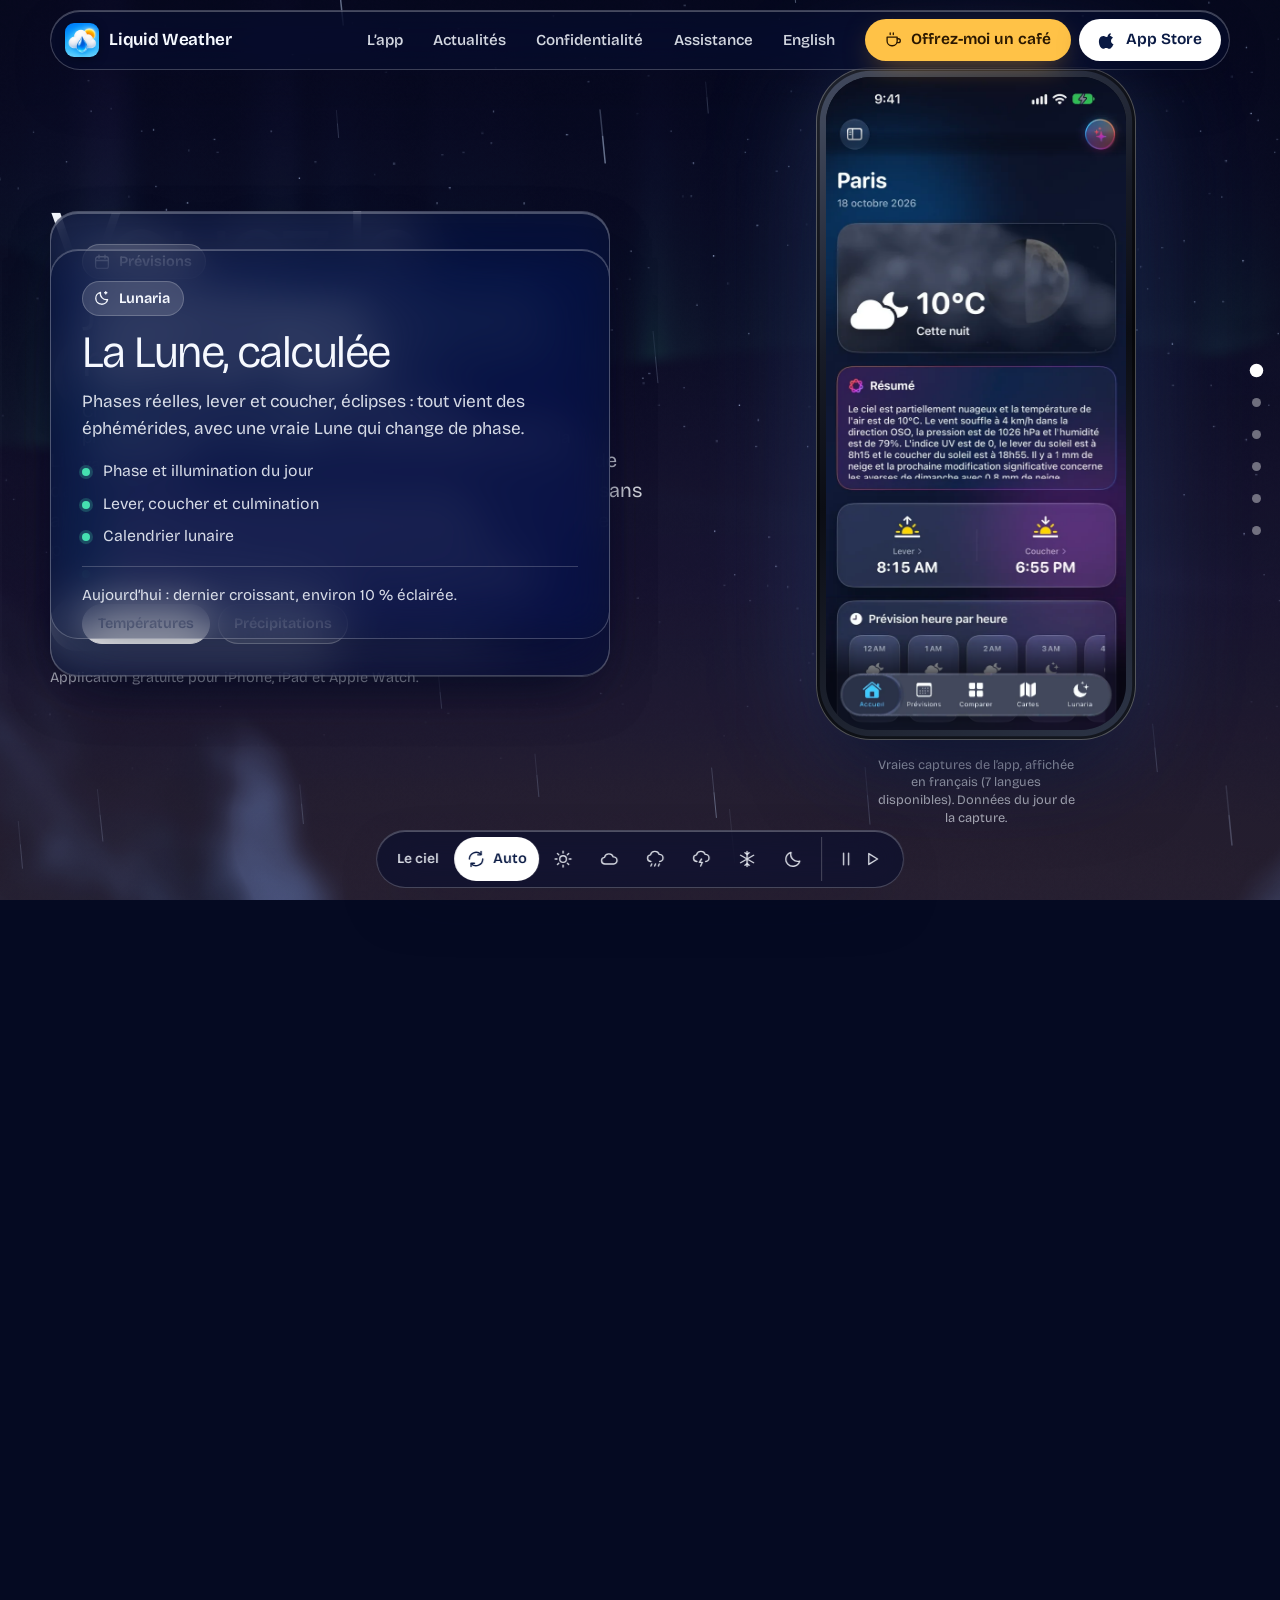
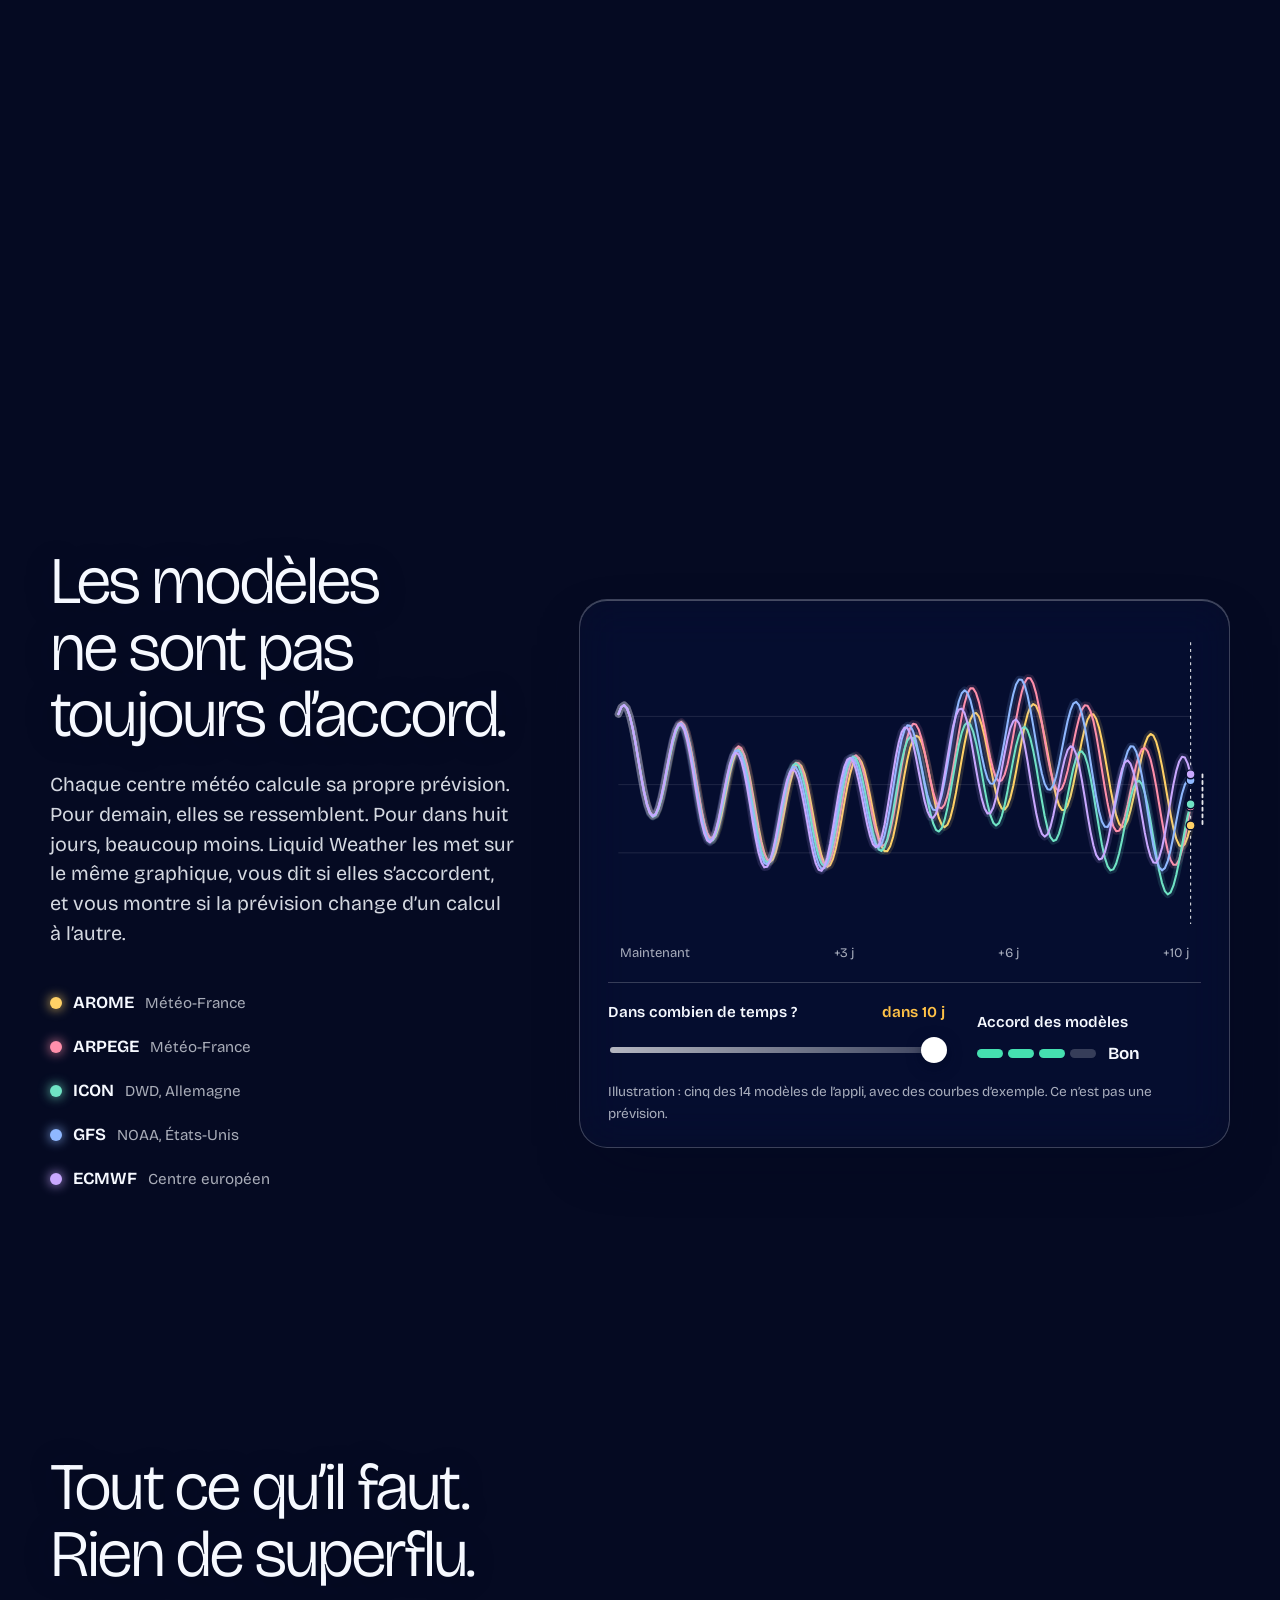
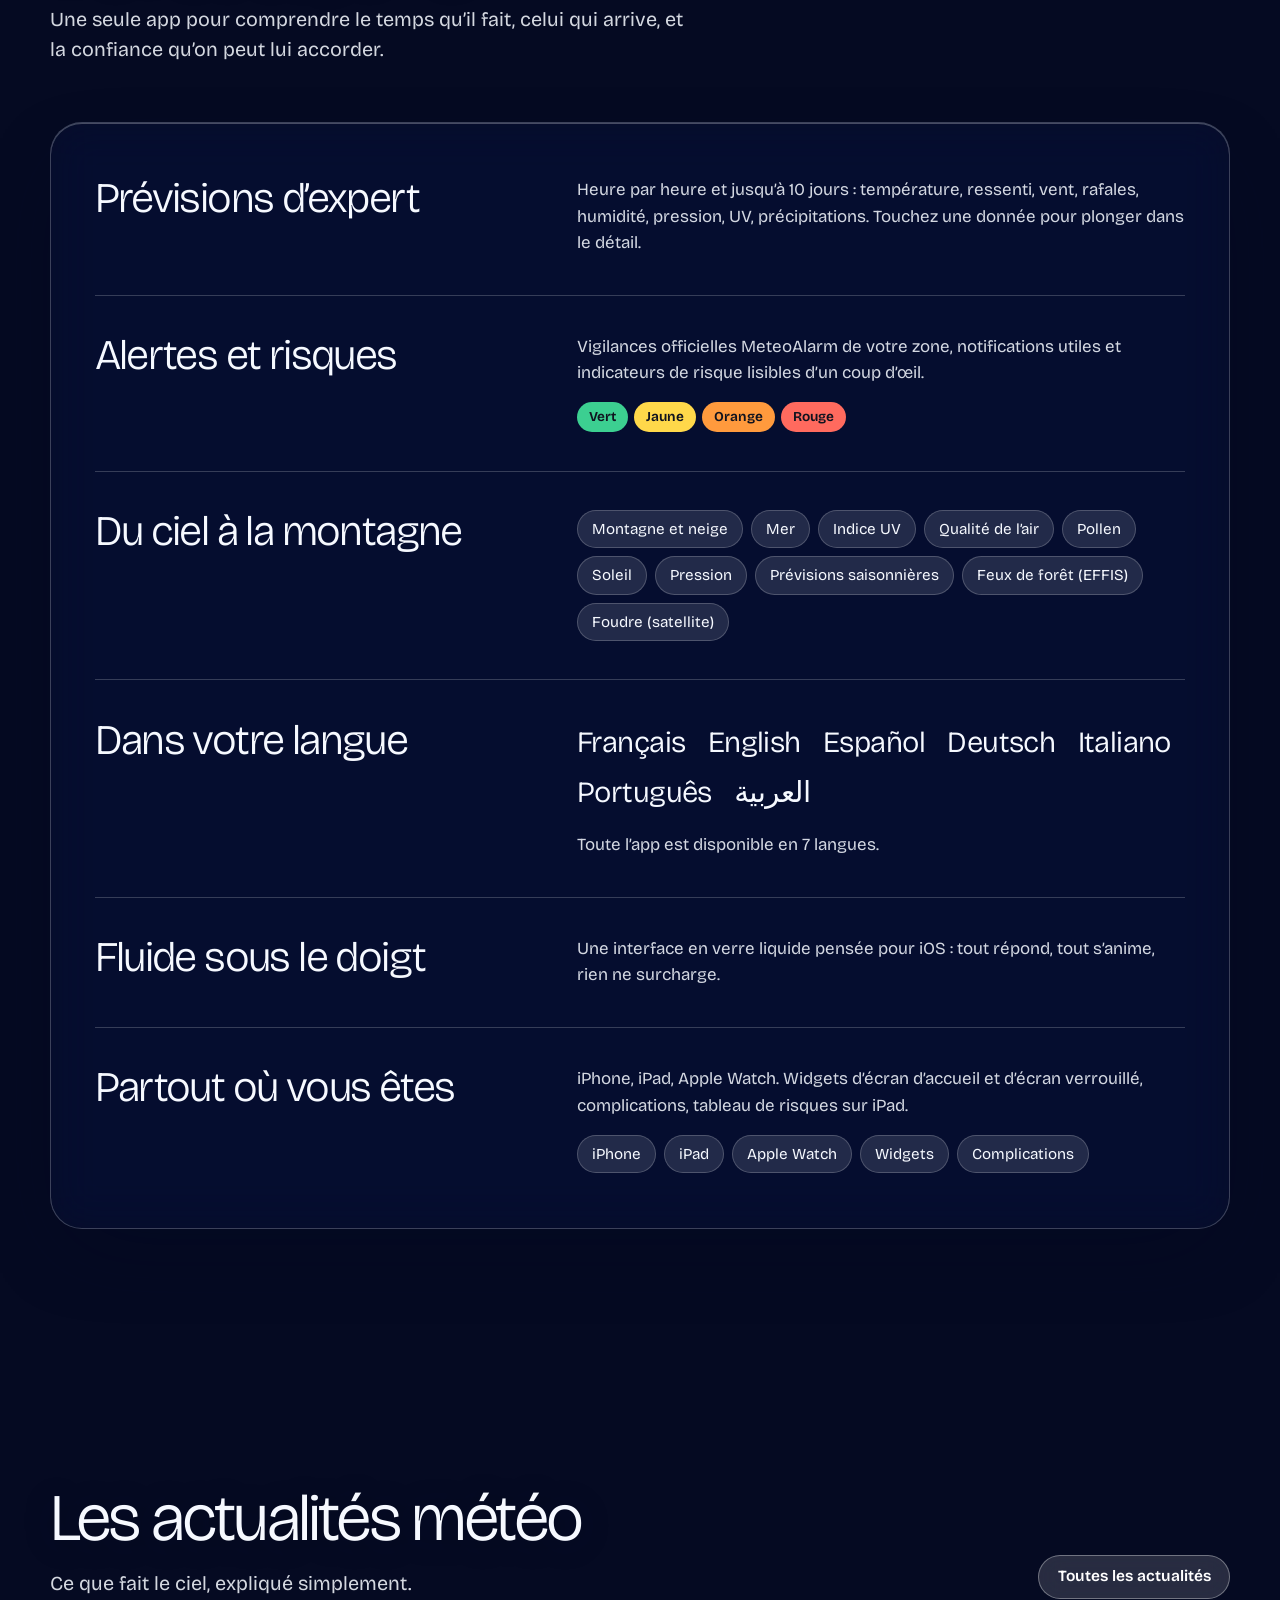
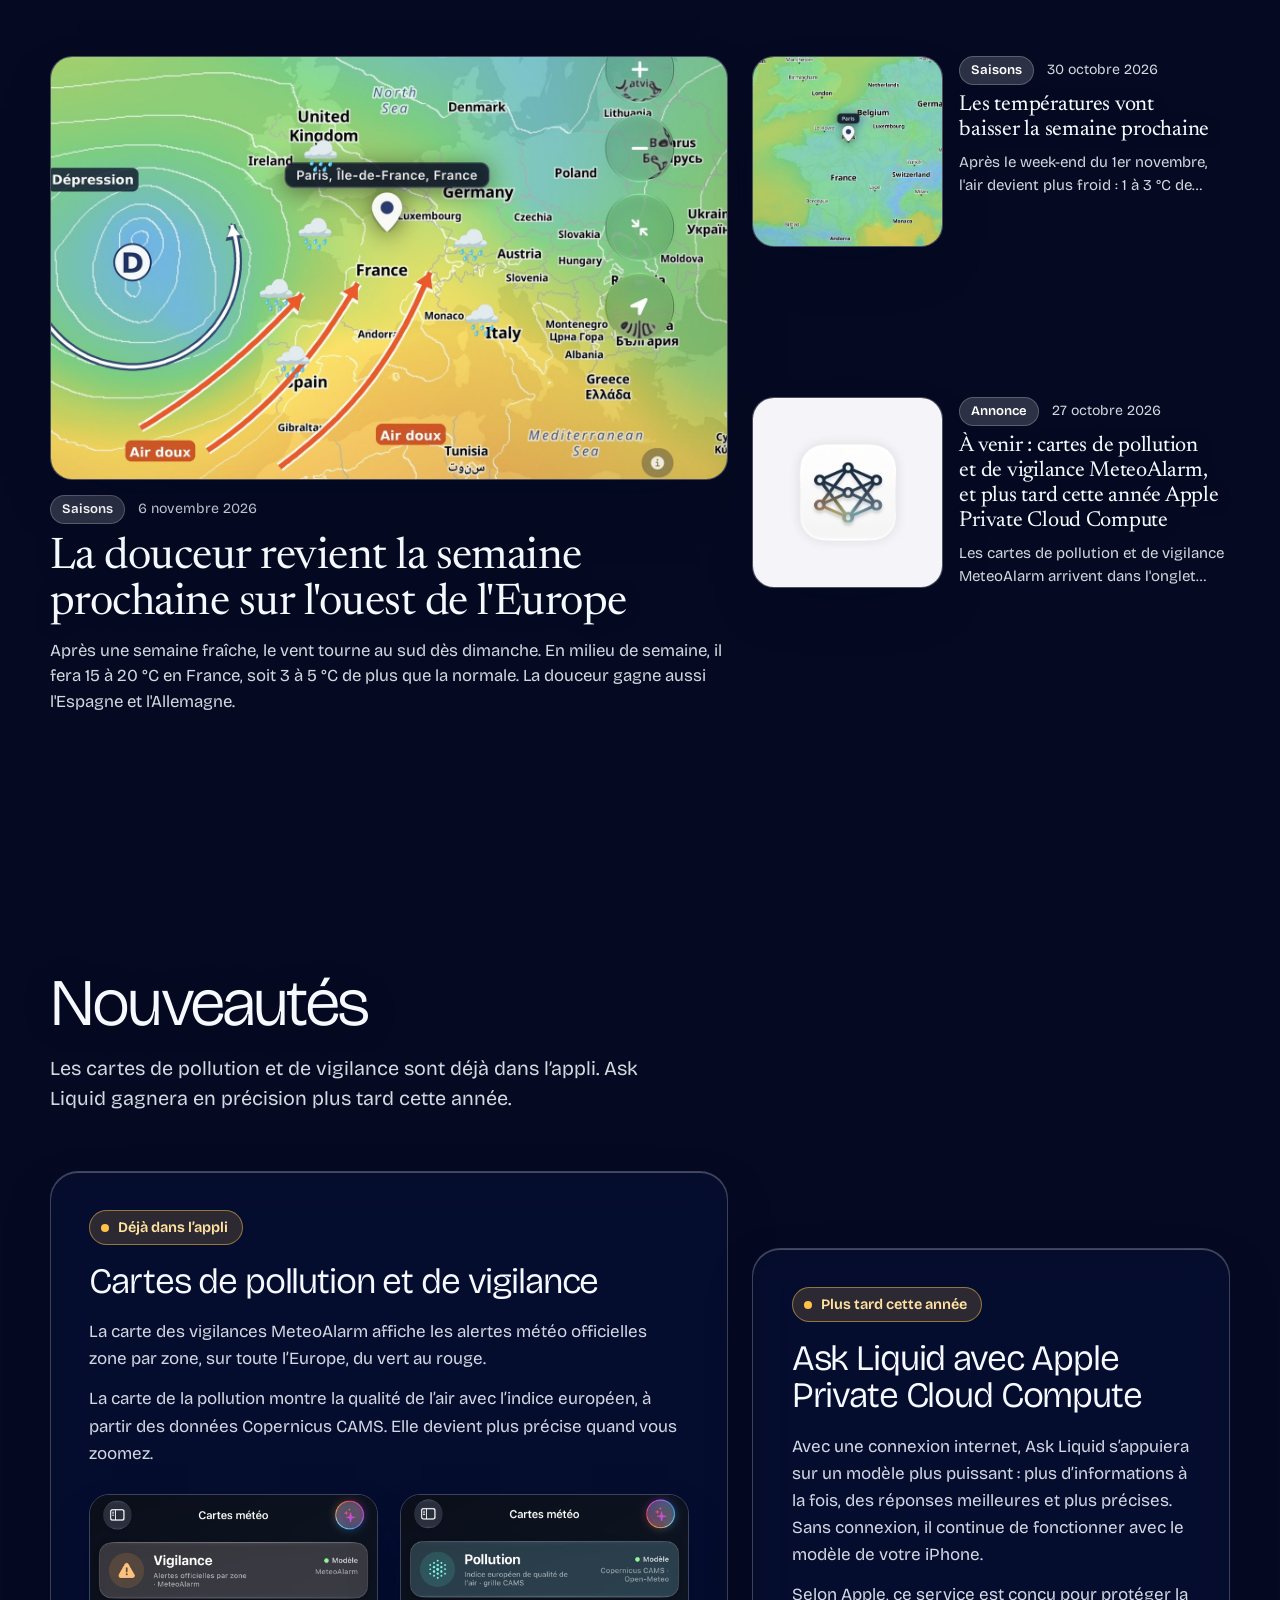
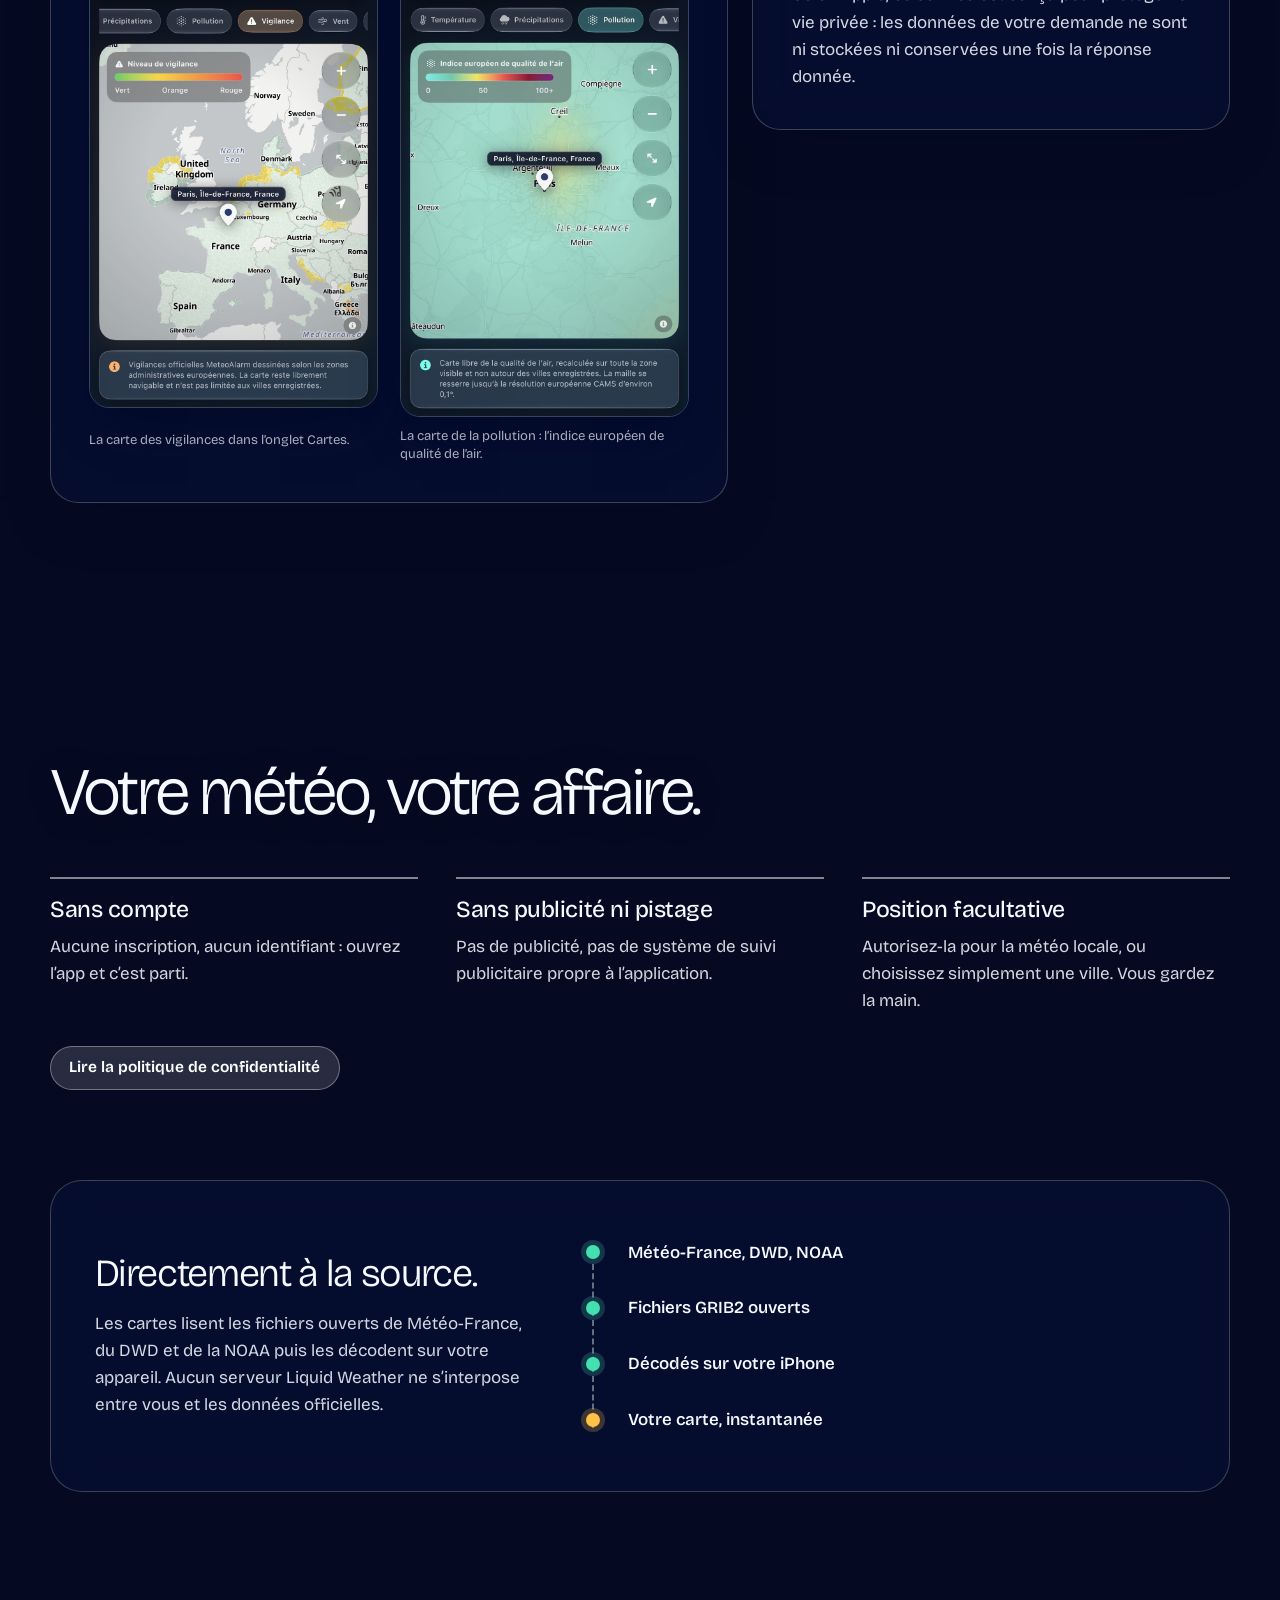
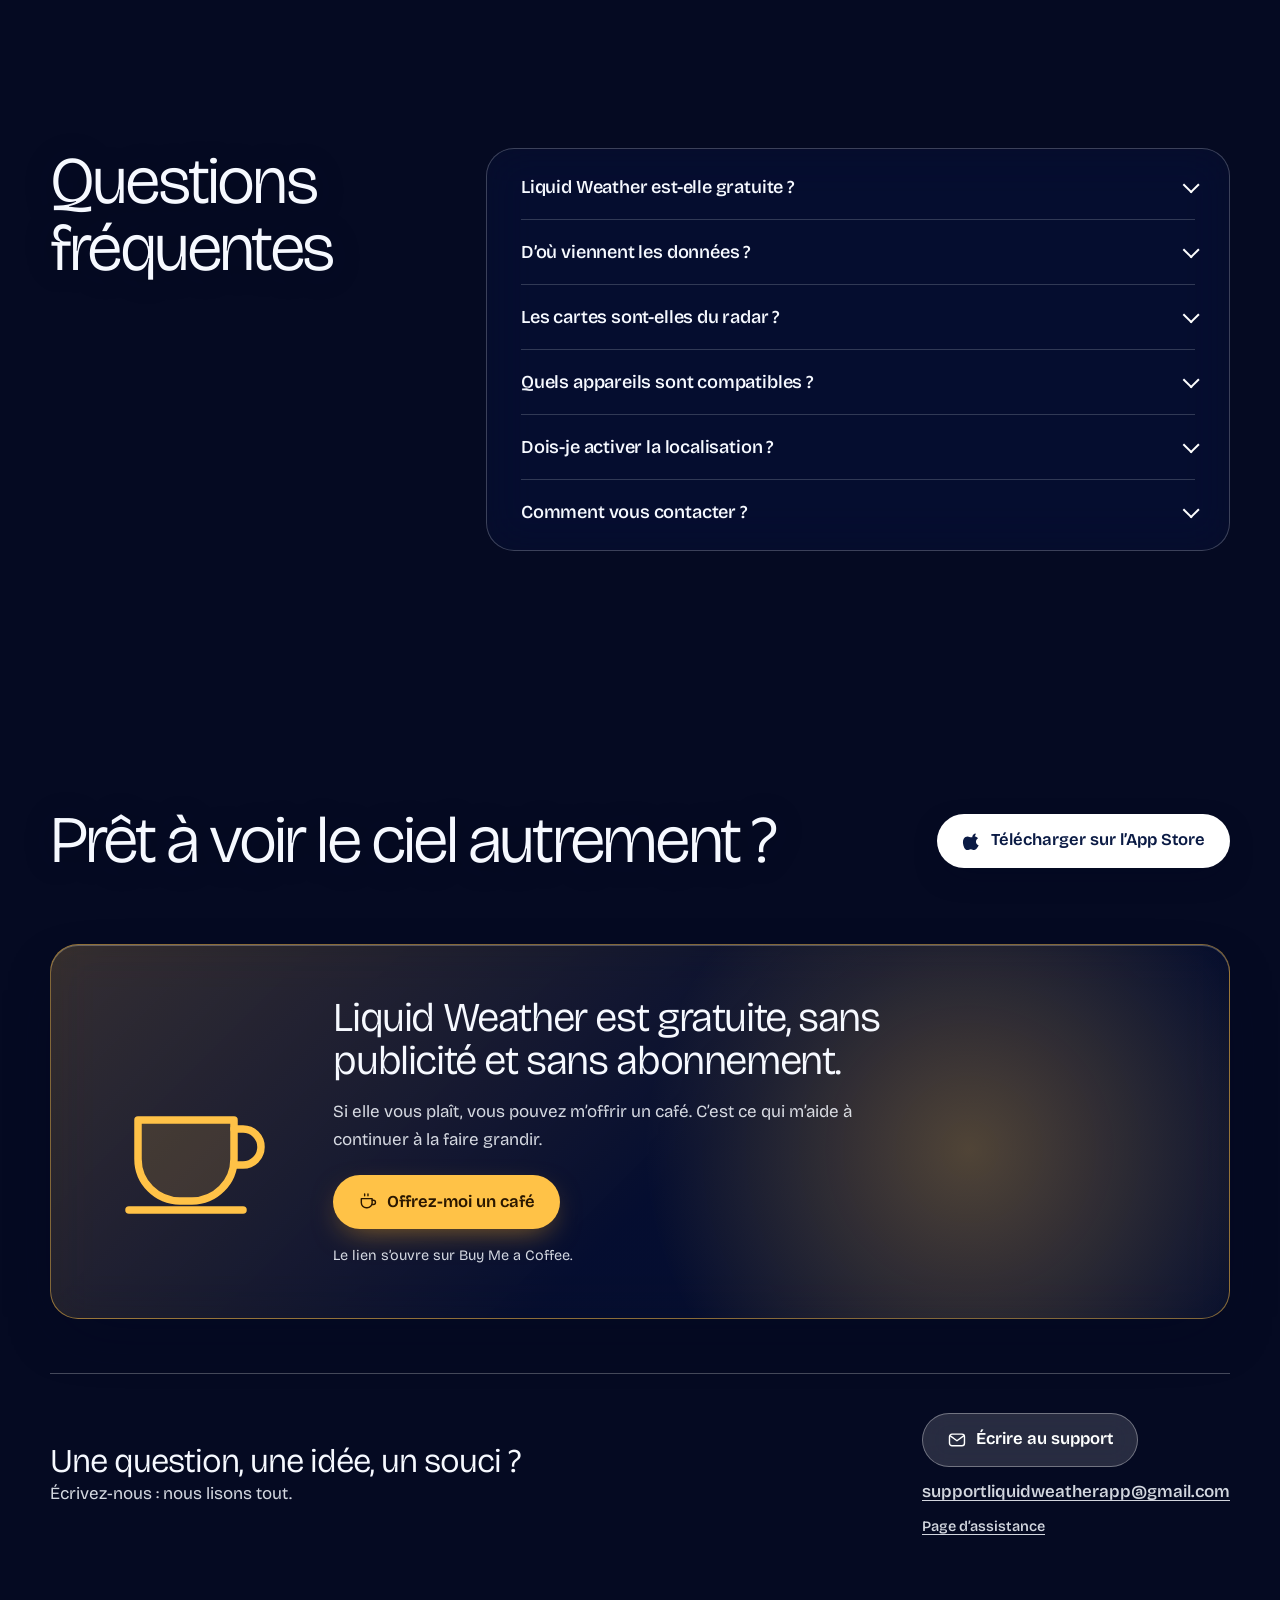
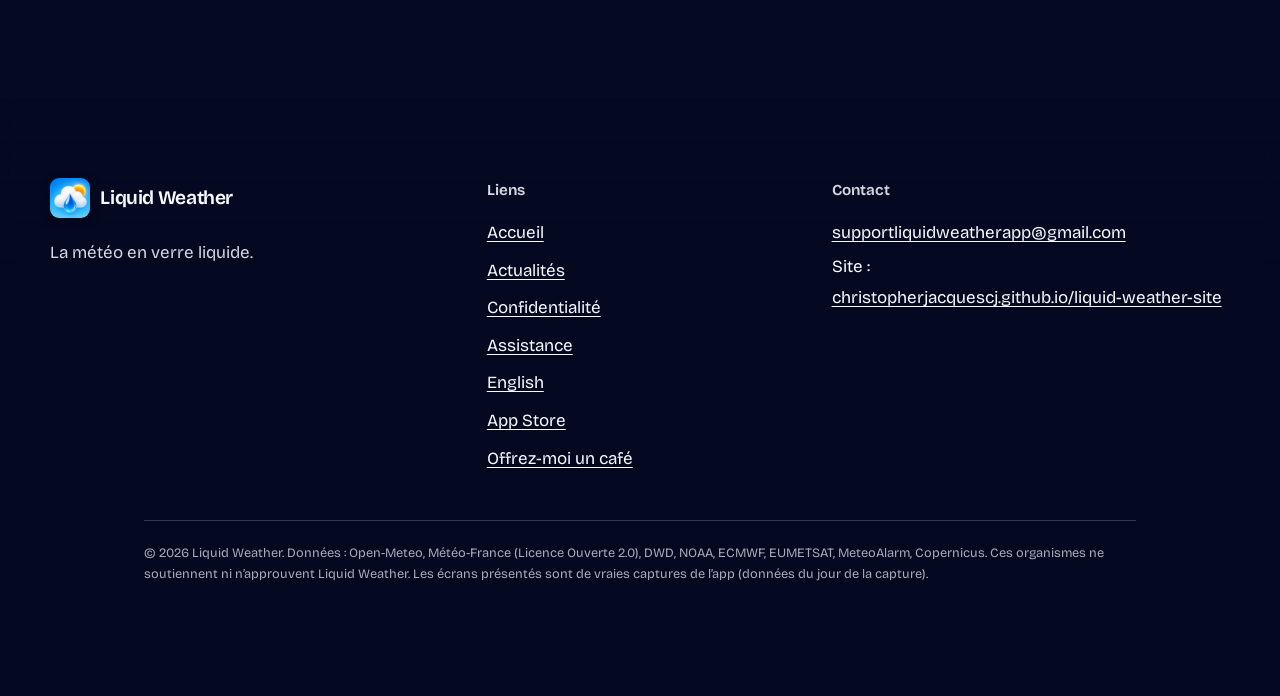
==== index.html @ 4fcbe107 "Captures de l'appli : fond continu, plus de raccords visibles entre les morceaux Chaque morceau d'un" ====
<!doctype html>
<html lang="fr" class="no-js">
<head>
<meta charset="utf-8">
<meta name="viewport" content="width=device-width, initial-scale=1, viewport-fit=cover">
<meta name="theme-color" content="#050a22">
<meta name="color-scheme" content="dark">
<meta name="referrer" content="strict-origin-when-cross-origin">
<title>Liquid Weather — La météo en verre liquide pour iPhone, iPad et Apple Watch</title>
<meta name="description" content="Liquid Weather compare jusqu’à 14 modèles météo (AROME, ICON, ARPEGE, GFS, ECMWF…) : prévisions heure par heure, cartes HD animées, alertes officielles, Lune et assistant IA. Gratuit, sans pub.">
<link rel="canonical" href="https://christopherjacquescj.github.io/liquid-weather-site/">
<link rel="alternate" hreflang="fr" href="https://christopherjacquescj.github.io/liquid-weather-site/">
<link rel="alternate" hreflang="en" href="https://christopherjacquescj.github.io/liquid-weather-site/index-en.html">
<link rel="alternate" hreflang="x-default" href="https://christopherjacquescj.github.io/liquid-weather-site/">
<meta property="og:type" content="website">
<meta property="og:site_name" content="Liquid Weather">
<meta property="og:title" content="Liquid Weather — La météo en verre liquide pour iPhone, iPad et Apple Watch">
<meta property="og:description" content="Liquid Weather compare jusqu’à 14 modèles météo (AROME, ICON, ARPEGE, GFS, ECMWF…) : prévisions heure par heure, cartes HD animées, alertes officielles, Lune et assistant IA. Gratuit, sans pub.">
<meta property="og:image" content="https://christopherjacquescj.github.io/liquid-weather-site/assets/og.jpg">
<meta property="og:url" content="https://christopherjacquescj.github.io/liquid-weather-site/">
<meta property="og:locale" content="fr_FR">
<meta name="twitter:card" content="summary_large_image">
<meta name="twitter:image" content="https://christopherjacquescj.github.io/liquid-weather-site/assets/og.jpg">
<link rel="icon" type="image/png" href="assets/favicon.png">
<link rel="apple-touch-icon" href="assets/apple-touch-icon.png">
<link rel="preload" href="assets/fonts/bricolage-latin.woff2" as="font" type="font/woff2" crossorigin>
<link rel="stylesheet" href="css/site.css?v=0882c714">
<script>document.documentElement.className='js'</script>
<script type="application/ld+json">{"@context":"https://schema.org","@type":"MobileApplication","name":"Liquid Weather","operatingSystem":"iOS","applicationCategory":"WeatherApplication","description":"Liquid Weather compare jusqu’à 14 modèles météo (AROME, ICON, ARPEGE, GFS, ECMWF…) : prévisions heure par heure, cartes HD animées, alertes officielles, Lune et assistant IA. Gratuit, sans pub.","offers":{"@type":"Offer","price":"0","priceCurrency":"EUR"},"inLanguage":["fr","en","es","de","it","pt","ar"],"url":"https://christopherjacquescj.github.io/liquid-weather-site/"}</script>
</head>
<body class="page-home ">
<a class="skip" href="#main">Aller au contenu</a>
<div class="sky" aria-hidden="true"><canvas id="sky"></canvas><canvas id="fx"></canvas><div class="moon" id="moon"><img src="assets/moon-full.webp?v=46697ee9" alt="" width="640" height="640" decoding="async"></div></div><div class="sky-scrim" aria-hidden="true"></div>
<header class="nav" id="top">
<div class="nav-in glass">
<a class="brand" href="index.html" aria-label="Liquid Weather"><img src="assets/icon.png" width="34" height="34" alt=""><span>Liquid Weather</span></a>
<nav class="links" id="menu" aria-label="Navigation principale">
<a href="#app">L’app</a>
<a href="actualites.html">Actualités</a>
<a href="privacy.html">Confidentialité</a>
<a href="support.html">Assistance</a>
<a class="lang" href="index-en.html" lang="en" hreflang="en">English</a>
</nav>
<div class="nav-cta">
<a class="btn btn-coffee" href="https://buymeacoffee.com/liquidweatherapp" target="_blank" rel="noopener" aria-label="Offrez-moi un café (Buy Me a Coffee, nouvel onglet)"><svg viewBox="0 0 24 24" aria-hidden="true" focusable="false" fill="none" stroke="currentColor" stroke-width="1.7" stroke-linecap="round" stroke-linejoin="round" ><path d="M4 8h13v5a6 6 0 0 1-6 6H10a6 6 0 0 1-6-6z"/><path d="M17 10h1.5a2.5 2.5 0 0 1 0 5H17"/><path d="M8 2.5v2M12 2.5v2"/></svg><span class="long">Offrez-moi un café</span><span class="short" aria-hidden="true">Café</span></a>
<a class="btn btn-store" href="https://apps.apple.com/us/app/liquid-weather/id6807434223" target="_blank" rel="noopener" aria-label="Télécharger Liquid Weather sur l’App Store (nouvel onglet)"><svg viewBox="0 0 24 24" aria-hidden="true" focusable="false" fill="currentColor"><path d="M16.5 3c.1 1.2-.4 2.4-1.1 3.2-.8.9-1.9 1.5-3 1.4-.1-1.2.4-2.4 1.1-3.1.8-.9 2-1.4 3-1.5zM20 17.2c-.5 1.2-.8 1.7-1.5 2.7-1 1.4-2.3 3.1-4 3.1-1.5 0-1.9-1-3.9-1s-2.5 1-4 1c-1.7 0-2.9-1.6-3.9-3C.9 16.200.6 11.700 2.100 9.300 3.200 7.600 5 6.600 6.700 6.600c1.700 0 2.800 1 4.200 1 1.400 0 2.200-1 4.200-1 1.500 0 3.100.8 4.200 2.200-3.700 2-3.100 7.300.7 8.400z"/></svg><span>App Store</span></a>
<button class="burger" type="button" aria-expanded="false" aria-controls="menu" aria-label="Menu"><span></span></button>
</div>
</div>
</header>
<main id="main">
<section class="tour" id="app" aria-label="Visite de l’app">
<span class="sky-mark" data-sky="dawn" style="top:6%" aria-hidden="true"></span><span class="sky-mark" data-sky="day" style="top:74%" aria-hidden="true"></span>
<div class="tour-stage">
<div class="tour-copy">
<article class="chap chap-hero" data-chap="0">
<h1 class="h-hero">Voyez le ciel venir.</h1>
<p class="lead">Liquid Weather réunit les meilleurs modèles météo du monde dans une interface en verre liquide. Gratuite, sans publicité, sans abonnement, en 7 langues, avec 10 jours de prévisions heure par heure.</p>
<div class="cta">
<a class="btn btn-store btn-lg" href="https://apps.apple.com/us/app/liquid-weather/id6807434223" target="_blank" rel="noopener"><svg viewBox="0 0 24 24" aria-hidden="true" focusable="false" fill="currentColor"><path d="M16.5 3c.1 1.2-.4 2.4-1.1 3.2-.8.9-1.9 1.5-3 1.4-.1-1.2.4-2.4 1.1-3.1.8-.9 2-1.4 3-1.5zM20 17.2c-.5 1.2-.8 1.7-1.5 2.7-1 1.4-2.3 3.1-4 3.1-1.5 0-1.9-1-3.9-1s-2.5 1-4 1c-1.7 0-2.9-1.6-3.9-3C.9 16.200.6 11.700 2.100 9.300 3.200 7.600 5 6.600 6.700 6.600c1.700 0 2.800 1 4.200 1 1.400 0 2.200-1 4.200-1 1.500 0 3.100.8 4.200 2.200-3.700 2-3.100 7.300.7 8.400z"/></svg><span>Télécharger sur l’App Store</span></a>
<a class="btn btn-glass btn-lg" href="#c-home" data-go="1">Découvrir l’app</a>
</div>
<p class="fine">Application gratuite pour iPhone, iPad et Apple Watch.</p>
</article>
<article class="chap panel" data-chap="1" data-tab="home" id="c-home" aria-labelledby="c-home-t">
<p class="tabpill"><svg viewBox="0 0 24 24" aria-hidden="true" focusable="false" fill="none" stroke="currentColor" stroke-width="1.7" stroke-linecap="round" stroke-linejoin="round" ><path d="M3.500 11 12 4l8.500 7"/><path d="M5.500 9.500V20h13V9.500"/><path d="M10 20v-5.500h4V20"/></svg><span>Accueil</span></p>
<h2 id="c-home-t" class="h-chap">Votre ciel, d’un coup d’œil</h2>
<p class="chap-text">Une carte du ciel qui vit : nuages, pluie, neige, orage, Lune. Puis tout ce qui compte, de haut en bas.</p>
<ul class="ticks"><li>Un résumé rédigé par l’IA de l’appareil, à partir des prévisions réelles</li><li>Lever et coucher du soleil, prévision heure par heure</li><li>Température, vent, humidité, visibilité, nébulosité, écart aux normales</li><li>Probabilité de précipitations, qualité de l’air, risques météo, pression, rose des vents, pollen</li><li>Touchez une carte pour ouvrir son détail complet</li></ul>

</article><article class="chap panel" data-chap="2" data-tab="forecast" id="c-forecast" aria-labelledby="c-forecast-t">
<p class="tabpill"><svg viewBox="0 0 24 24" aria-hidden="true" focusable="false" fill="none" stroke="currentColor" stroke-width="1.7" stroke-linecap="round" stroke-linejoin="round" ><rect x="3.500" y="5" width="17" height="15.500" rx="3"/><path d="M3.500 10h17M8 3v4M16 3v4"/></svg><span>Prévisions</span></p>
<h2 id="c-forecast-t" class="h-chap">Jusqu’à 10 jours, heure par heure</h2>
<p class="chap-text">Chaque variable a son graphique : températures, précipitations, vent, UV, pression… avec un curseur pour lire la valeur exacte.</p>
<ul class="ticks"><li>Prévisions jusqu’à 10 jours et vue heure par heure</li><li>Graphiques à glisser du doigt, valeurs lues à l’instant</li><li>Deux modes d’affichage pour aller à l’essentiel ou au détail</li></ul>
<div class="chips" role="group" aria-label="Affichage" data-chips="forecast"><button type="button" aria-pressed="true">Températures</button><button type="button" aria-pressed="false">Précipitations</button></div>
</article><article class="chap panel" data-chap="3" data-tab="compare" id="c-compare" aria-labelledby="c-compare-t">
<p class="tabpill"><svg viewBox="0 0 24 24" aria-hidden="true" focusable="false" fill="none" stroke="currentColor" stroke-width="1.7" stroke-linecap="round" stroke-linejoin="round" ><rect x="4" y="4" width="7" height="7" rx="2"/><rect x="13" y="4" width="7" height="7" rx="2"/><rect x="4" y="13" width="7" height="7" rx="2"/><rect x="13" y="13" width="7" height="7" rx="2"/></svg><span>Comparer</span></p>
<h2 id="c-compare-t" class="h-chap">Jusqu’à 14 modèles, un seul regard</h2>
<p class="chap-text">AROME, ICON, ARPEGE, GFS, ECMWF, UKMO et bien d’autres, face à face : accords, désaccords, et évolution d’un calcul à l’autre.</p>
<ul class="ticks"><li>Chaque modèle sur le même graphique</li><li>Un classement des modèles et un indice d’accord</li><li>Analyse des calculs précédents : la prévision change-t-elle ?</li></ul>
<div class="chips" role="group" aria-label="Affichage" data-chips="compare"><button type="button" aria-pressed="true">Résumé</button><button type="button" aria-pressed="false">Quelques Nuages</button><button type="button" aria-pressed="false">Thermomètre</button></div>
</article><article class="chap panel" data-chap="4" data-tab="maps" id="c-maps" aria-labelledby="c-maps-t">
<p class="tabpill"><svg viewBox="0 0 24 24" aria-hidden="true" focusable="false" fill="none" stroke="currentColor" stroke-width="1.7" stroke-linecap="round" stroke-linejoin="round" ><path d="m3.500 6.500 5.500-2 6 2.500 5.500-2v13l-5.500 2-6-2.500-5.500 2z"/><path d="M9 4.500v13M15 7v13"/></svg><span>Cartes</span></p>
<h2 id="c-maps-t" class="h-chap">Le ciel en mouvement</h2>
<p class="chap-text">Température, pluie, vent, nuages, neige, orages, animés heure par heure. Le modèle le plus fin est choisi selon votre zoom : AROME HD sur la France.</p>
<ul class="ticks"><li>Couches : température, pluie, vent, rafales, nuages, neige…</li><li>Curseur du temps et animation fluide</li><li>Données officielles décodées sur l’appareil, sans serveur</li></ul>
<div class="chips" role="group" aria-label="Couches de la carte" data-chips="maps"><button type="button" aria-pressed="true">Température</button><button type="button" aria-pressed="false">Précipitations</button><button type="button" aria-pressed="false">Vent</button><button type="button" aria-pressed="false">Nuages</button><button type="button" aria-pressed="false">Cumul neige</button></div>
</article><article class="chap panel" data-chap="5" data-tab="moon" id="c-moon" aria-labelledby="c-moon-t">
<p class="tabpill"><svg viewBox="0 0 24 24" aria-hidden="true" focusable="false" fill="none" stroke="currentColor" stroke-width="1.7" stroke-linecap="round" stroke-linejoin="round" ><path d="M19.500 14A8 8 0 0 1 10 4.500 8 8 0 1 0 19.500 14z"/><path d="M17 3.500v3M15.500 5h3"/></svg><span>Lunaria</span></p>
<h2 id="c-moon-t" class="h-chap">La Lune, calculée</h2>
<p class="chap-text">Phases réelles, lever et coucher, éclipses : tout vient des éphémérides, avec une vraie Lune qui change de phase.</p>
<ul class="ticks"><li>Phase et illumination du jour</li><li>Lever, coucher et culmination</li><li>Calendrier lunaire</li></ul>
<p class="moon-live" data-moon-names="Nouvelle Lune|Premier croissant|Premier quartier|Lune gibbeuse croissante|Pleine Lune|Lune gibbeuse décroissante|Dernier quartier|Dernier croissant" data-moon-tpl="Aujourd’hui : {name}, environ {pct} % éclairée." hidden></p>
</article>
</div>
<div class="tour-phone">
<div class="phone" id="phone">
<div class="phone-body"><div class="screen" id="screen" role="img" aria-label="Écran de Liquid Weather">
<div class="layer is-on" data-tab="home"><div class="page-clip"><div class="page"><img src="assets/home.webp?v=6bb90a4e" width="660" height="4438" alt="" decoding="async" fetchpriority="high"></div></div>
<img class="ov top" src="assets/home-top.webp?v=c00883e1" width="660" height="170" alt=""><img class="ov bot" src="assets/home-tab.webp?v=7573b491" width="660" height="154" alt=""></div>
</div></div>
</div>
<p class="phone-note">Vraies captures de l’app, affichée en français (7 langues disponibles). Données du jour de la capture.</p>
</div>
<ol class="tour-dots" aria-label="Chapitres de la visite">
<li><a href="#app" data-go="0" aria-label="Voyez le ciel venir."><span></span></a></li>
<li><a href="#c-home" data-go="1" aria-label="Accueil"><span></span></a></li><li><a href="#c-forecast" data-go="2" aria-label="Prévisions"><span></span></a></li><li><a href="#c-compare" data-go="3" aria-label="Comparer"><span></span></a></li><li><a href="#c-maps" data-go="4" aria-label="Cartes"><span></span></a></li><li><a href="#c-moon" data-go="5" aria-label="Lunaria"><span></span></a></li>
</ol>
</div>
<script type="application/json" id="tour-data">{"screen":[660,1434],"hots":{"home":[5.682,91.736,19.318,5.649],"forecast":[23.0,91.736,19.318,5.649],"compare":[40.341,91.736,19.318,5.649],"maps":[57.682,91.736,19.318,5.649],"moon":[75.0,91.736,19.318,5.649]},"tabs":[{"id":"home","ratio":6.7242,"layers":[{"img":"assets/home.webp?v=6bb90a4e"}],"top":"assets/home-top.webp?v=c00883e1","bot":"assets/home-tab.webp?v=7573b491"},{"id":"forecast","ratio":7.25,"layers":[{"img":"assets/forecast-s0.webp?v=8556e8db","label":"Températures"},{"img":"assets/forecast-s1.webp?v=844b7ecc","label":"Précipitations"}],"top":"assets/forecast-top.webp?v=76a5504a","bot":"assets/forecast-tab.webp?v=e1511aac"},{"id":"compare","ratio":7.4636,"layers":[{"img":"assets/compare-s0.webp?v=650786d1","label":"Résumé"},{"img":"assets/compare-s1.webp?v=205d80a4","label":"Quelques Nuages"},{"img":"assets/compare-s2.webp?v=34c7e37e","label":"Thermomètre"}],"top":"assets/compare-top.webp?v=ca91ea26","bot":"assets/compare-tab.webp?v=a3e1572a"},{"id":"maps","layers":[{"img":"assets/map-l0.webp?v=2454cc52","label":"Température"},{"img":"assets/map-l1.webp?v=6444a206","label":"Précipitations"},{"img":"assets/map-l2.webp?v=951e3f59","label":"Vent"},{"img":"assets/map-l3.webp?v=60780834","label":"Nuages"},{"img":"assets/map-l4.webp?v=1a82eba0","label":"Cumul neige"}],"times":["assets/map-t0.webp?v=52d239e4","assets/map-t1.webp?v=77d78ab5","assets/map-t2.webp?v=77ea30d7","assets/map-t3.webp?v=0ad05a28","assets/map-t4.webp?v=a14b8e92","assets/map-t5.webp?v=ec3b6987","assets/map-t6.webp?v=0dcb1bc4","assets/map-t7.webp?v=34244625"]},{"id":"moon","ratio":6.8667,"layers":[{"img":"assets/moon.webp?v=b9cad843"}],"top":"assets/moon-top.webp?v=8013d1f9","bot":"assets/moon-tab.webp?v=1711b95f"}]}</script>
</section>
<section class="models sec" id="models" aria-labelledby="models-t">
<span class="sky-mark" data-sky="rain" style="top:16%" aria-hidden="true"></span><span class="sky-mark" data-sky="clear" style="top:86%" aria-hidden="true"></span>
<div class="wrap models-grid">
<div class="models-copy">
<h2 id="models-t" class="h-sec">Les modèles ne sont pas toujours d’accord.</h2>
<p class="lead">Chaque centre météo calcule sa propre prévision. Pour demain, elles se ressemblent. Pour dans huit jours, beaucoup moins. Liquid Weather les met sur le même graphique, vous dit si elles s’accordent, et vous montre si la prévision change d’un calcul à l’autre.</p>
<ul class="legend" aria-label="Modèles"><li data-model="0"><i style="--c:#ffd166"></i><b>AROME</b><span>Météo-France</span></li><li data-model="1"><i style="--c:#ff8fab"></i><b>ARPEGE</b><span>Météo-France</span></li><li data-model="2"><i style="--c:#6fe3c4"></i><b>ICON</b><span>DWD, Allemagne</span></li><li data-model="3"><i style="--c:#8fb8ff"></i><b>GFS</b><span>NOAA, États-Unis</span></li><li data-model="4"><i style="--c:#c9a8ff"></i><b>ECMWF</b><span>Centre européen</span></li></ul>
</div>
<figure class="chart glass" id="chart" data-colors="#ffd166,#ff8fab,#6fe3c4,#8fb8ff,#c9a8ff" data-in="dans {n} j" data-in1="dans 1 jour" data-now="Maintenant" data-agree="Faible|Moyen|Bon|Très bon">
<svg class="chart-svg" viewBox="0 0 800 420" role="img" aria-label="Illustration : cinq courbes de prévision qui s’écartent avec le temps" preserveAspectRatio="xMidYMid meet"></svg>
<div class="chart-axis" aria-hidden="true"><span>Maintenant</span><span>+3 j</span><span>+6 j</span><span>+10 j</span></div>
<div class="chart-ui">
<div class="ctl"><label for="horizon">Dans combien de temps ?</label><output id="horizon-out" for="horizon">Maintenant</output>
<input id="horizon" type="range" min="0" max="100" value="6" step="1"></div>
<div class="meter" aria-live="polite"><span class="meter-label">Accord des modèles</span><span class="meter-bars" aria-hidden="true"><i></i><i></i><i></i><i></i></span><b class="meter-val">Très bon</b></div>
</div>
<figcaption>Illustration : cinq des 14 modèles de l’appli, avec des courbes d’exemple. Ce n’est pas une prévision.</figcaption>
</figure>
</div>
</section>
<section class="feat sec" id="features" aria-labelledby="feat-t">
<span class="sky-mark" data-sky="golden" style="top:46%" aria-hidden="true"></span>
<div class="wrap">
<header class="sec-head"><h2 id="feat-t" class="h-sec">Tout ce qu’il faut. Rien de superflu.</h2><p class="lead">Une seule app pour comprendre le temps qu’il fait, celui qui arrive, et la confiance qu’on peut lui accorder.</p></header>
<ul class="toc">
<li class="toc-row"><h3>Prévisions d’expert</h3><div class="toc-body"><p>Heure par heure et jusqu’à 10 jours : température, ressenti, vent, rafales, humidité, pression, UV, précipitations. Touchez une donnée pour plonger dans le détail.</p></div></li>
<li class="toc-row"><h3>Alertes et risques</h3><div class="toc-body"><p>Vigilances officielles MeteoAlarm de votre zone, notifications utiles et indicateurs de risque lisibles d’un coup d’œil.</p><div class="levels" aria-hidden="true"><span class="lv lv0">Vert</span><span class="lv lv1">Jaune</span><span class="lv lv2">Orange</span><span class="lv lv3">Rouge</span></div></div></li>
<li class="toc-row"><h3>Du ciel à la montagne</h3><div class="toc-body"><ul class="tags"><li>Montagne et neige</li><li>Mer</li><li>Indice UV</li><li>Qualité de l’air</li><li>Pollen</li><li>Soleil</li><li>Pression</li><li>Prévisions saisonnières</li><li>Feux de forêt (EFFIS)</li><li>Foudre (satellite)</li></ul></div></li>
<li class="toc-row"><h3>Dans votre langue</h3><div class="toc-body"><ul class="langs"><li lang="fr">Français</li><li lang="en">English</li><li lang="es">Español</li><li lang="de">Deutsch</li><li lang="it">Italiano</li><li lang="pt">Português</li><li lang="ar" dir="rtl">العربية</li></ul><p>Toute l’app est disponible en 7 langues.</p></div></li>
<li class="toc-row"><h3>Fluide sous le doigt</h3><div class="toc-body"><p>Une interface en verre liquide pensée pour iOS : tout répond, tout s’anime, rien ne surcharge.</p></div></li>
<li class="toc-row"><h3>Partout où vous êtes</h3><div class="toc-body"><p>iPhone, iPad, Apple Watch. Widgets d’écran d’accueil et d’écran verrouillé, complications, tableau de risques sur iPad.</p><ul class="tags"><li>iPhone</li><li>iPad</li><li>Apple Watch</li><li>Widgets</li><li>Complications</li></ul></div></li>
</ul>
</div>
</section>
<section class="newsec sec" id="news" aria-labelledby="news-t">
<span class="sky-mark" data-sky="dusk" style="top:40%" aria-hidden="true"></span>
<div class="wrap">
<header class="sec-head sec-head-row"><div><h2 id="news-t" class="h-sec">Les actualités météo</h2><p class="lead">Ce que fait le ciel, expliqué simplement.</p></div>
<a class="btn btn-glass" href="actualites.html">Toutes les actualités</a></header>
<div class="rail" id="news-rail" data-lang="fr" data-page="actualites.html" data-error="Les articles ne se chargent pas pour le moment. Réessayez dans un instant."><p class="rail-msg">Chargement des articles…</p></div>
<noscript><p class="rail-msg">Les actualités s’affichent avec JavaScript. Vous pouvez aussi les lire sur la page Actualités.</p></noscript>
</div>
</section>
<section class="soon sec" id="soon" aria-labelledby="soon-t">
<span class="sky-mark" data-sky="night" style="top:50%" aria-hidden="true"></span>
<div class="wrap">
<header class="sec-head"><h2 id="soon-t" class="h-sec">Nouveautés</h2><p class="lead">Les cartes de pollution et de vigilance sont déjà dans l’appli. Ask Liquid gagnera en précision plus tard cette année.</p></header>
<div class="soon-grid">
<article class="soon-card soon-a glass">
<p class="when">Déjà dans l’appli</p>
<h3>Cartes de pollution et de vigilance</h3>
<div class="soon-text"><p>La carte des vigilances MeteoAlarm affiche les alertes météo officielles zone par zone, sur toute l’Europe, du vert au rouge.</p><p>La carte de la pollution montre la qualité de l’air avec l’indice européen, à partir des données Copernicus CAMS. Elle devient plus précise quand vous zoomez.</p></div>
<div class="soon-shots">
<figure><img src="actualites/2026-10-27-cartes-pollution-vigilance-apple-pcc/images/fig1.jpg" width="900" height="1605" loading="lazy" decoding="async" alt="La carte des vigilances dans l’onglet Cartes."><figcaption>La carte des vigilances dans l’onglet Cartes.</figcaption></figure>
<figure><img src="actualites/2026-10-27-cartes-pollution-vigilance-apple-pcc/images/fig2.jpg" width="900" height="1635" loading="lazy" decoding="async" alt="La carte de la pollution : l’indice européen de qualité de l’air."><figcaption>La carte de la pollution : l’indice européen de qualité de l’air.</figcaption></figure>
</div>
</article>
<article class="soon-card soon-b glass">
<p class="when">Plus tard cette année</p>
<h3>Ask Liquid avec Apple Private Cloud Compute</h3>
<div class="soon-text"><p>Avec une connexion internet, Ask Liquid s’appuiera sur un modèle plus puissant : plus d’informations à la fois, des réponses meilleures et plus précises. Sans connexion, il continue de fonctionner avec le modèle de votre iPhone.</p><p>Selon Apple, ce service est conçu pour protéger la vie privée : les données de votre demande ne sont ni stockées ni conservées une fois la réponse donnée.</p></div>
</article>
</div>
</div>
</section>
<section class="privsec sec" id="privacy" aria-labelledby="priv-t">
<div class="wrap">
<h2 id="priv-t" class="h-sec">Votre météo, votre affaire.</h2>
<div class="priv-cols">
<div><h3>Sans compte</h3><p>Aucune inscription, aucun identifiant : ouvrez l’app et c’est parti.</p></div>
<div><h3>Sans publicité ni pistage</h3><p>Pas de publicité, pas de système de suivi publicitaire propre à l’application.</p></div>
<div><h3>Position facultative</h3><p>Autorisez-la pour la météo locale, ou choisissez simplement une ville. Vous gardez la main.</p></div>
</div>
<p class="priv-link"><a class="btn btn-glass" href="privacy.html">Lire la politique de confidentialité</a></p>
<div class="hood">
<div class="hood-copy"><h3 class="h-sub">Directement à la source.</h3><p>Les cartes lisent les fichiers ouverts de Météo-France, du DWD et de la NOAA puis les décodent sur votre appareil. Aucun serveur Liquid Weather ne s’interpose entre vous et les données officielles.</p></div>
<ol class="pipe" aria-label="Du fichier officiel à votre carte, sans serveur Liquid Weather"><li>Météo-France, DWD, NOAA</li><li>Fichiers GRIB2 ouverts</li><li>Décodés sur votre iPhone</li><li>Votre carte, instantanée</li></ol>
</div>
</div>
</section>
<section class="faq sec" id="faq" aria-labelledby="faq-t">
<div class="wrap faq-wrap"><h2 id="faq-t" class="h-sec">Questions fréquentes</h2><div class="faq-list"><details><summary>Liquid Weather est-elle gratuite ?</summary><p>Oui. L’application est gratuite, sans publicité ni abonnement.</p></details><details><summary>D’où viennent les données ?</summary><p>Les prévisions viennent d’Open-Meteo. Les cartes lisent directement les données ouvertes de Météo-France (AROME, ARPEGE), du DWD (ICON) et de la NOAA (GFS). La Lune est calculée sur l’appareil ; la foudre vient du satellite EUMETSAT ; les vigilances de MeteoAlarm ; le risque feux de Copernicus EFFIS.</p></details><details><summary>Les cartes sont-elles du radar ?</summary><p>Non, et c’est dit clairement dans l’app : ce sont des prévisions de modèles, jamais des observations radar. Seule la couche foudre est une observation satellite.</p></details><details><summary>Quels appareils sont compatibles ?</summary><p>iPhone, iPad et Apple Watch. Les résumés et l’assistant IA fonctionnent sur les appareils compatibles Apple Intelligence.</p></details><details><summary>Dois-je activer la localisation ?</summary><p>Non. Elle est facultative : vous pouvez choisir une ville à la main et modifier l’autorisation à tout moment dans les réglages iOS.</p></details><details><summary>Comment vous contacter ?</summary><p>Par e-mail à <a href="mailto:supportliquidweatherapp@gmail.com">supportliquidweatherapp@gmail.com</a>, ou depuis la page Assistance. Nous lisons tout.</p></details></div></div>
</section>
<section class="finale sec" id="soutenir" aria-labelledby="cta-t">
<span class="sky-mark" data-sky="aurora" style="top:36%" aria-hidden="true"></span>
<div class="wrap">
<div class="finale-cta"><h2 id="cta-t" class="h-sec">Prêt à voir le ciel autrement ?</h2>
<a class="btn btn-store btn-lg" href="https://apps.apple.com/us/app/liquid-weather/id6807434223" target="_blank" rel="noopener"><svg viewBox="0 0 24 24" aria-hidden="true" focusable="false" fill="currentColor"><path d="M16.5 3c.1 1.2-.4 2.4-1.1 3.2-.8.9-1.9 1.5-3 1.4-.1-1.2.4-2.4 1.1-3.1.8-.9 2-1.4 3-1.5zM20 17.2c-.5 1.2-.8 1.7-1.5 2.7-1 1.4-2.3 3.1-4 3.1-1.5 0-1.9-1-3.9-1s-2.5 1-4 1c-1.7 0-2.9-1.6-3.9-3C.9 16.200.6 11.700 2.100 9.300 3.200 7.600 5 6.600 6.700 6.600c1.700 0 2.800 1 4.200 1 1.400 0 2.200-1 4.200-1 1.500 0 3.100.8 4.200 2.200-3.700 2-3.100 7.300.7 8.400z"/></svg><span>Télécharger sur l’App Store</span></a></div>
<div class="coffee glass">
<div class="cup" aria-hidden="true"><svg viewBox="0 0 120 120"><g class="steam"><path d="M44 40c-6-8 6-12 0-22"/><path d="M60 40c-6-8 6-12 0-22"/><path d="M76 40c-6-8 6-12 0-22"/></g><path class="cup-body" d="M24 52h64v26a28 28 0 0 1-28 28h-8a28 28 0 0 1-28-28z"/><path class="cup-handle" d="M88 58h6a12 12 0 0 1 0 24h-6"/><path class="cup-saucer" d="M18 112h76"/></svg></div>
<div class="coffee-copy"><h3>Liquid Weather est gratuite, sans publicité et sans abonnement.</h3><p>Si elle vous plaît, vous pouvez m’offrir un café. C’est ce qui m’aide à continuer à la faire grandir.</p>
<p class="coffee-cta"><a class="btn btn-coffee btn-lg" href="https://buymeacoffee.com/liquidweatherapp" target="_blank" rel="noopener"><svg viewBox="0 0 24 24" aria-hidden="true" focusable="false" fill="none" stroke="currentColor" stroke-width="1.7" stroke-linecap="round" stroke-linejoin="round" ><path d="M4 8h13v5a6 6 0 0 1-6 6H10a6 6 0 0 1-6-6z"/><path d="M17 10h1.5a2.5 2.5 0 0 1 0 5H17"/><path d="M8 2.5v2M12 2.5v2"/></svg><span>Offrez-moi un café</span></a></p>
<p class="fine">Le lien s’ouvre sur Buy Me a Coffee.</p></div>
</div>
<div class="contact">
<div><h3>Une question, une idée, un souci ?</h3><p>Écrivez-nous : nous lisons tout.</p></div>
<div class="contact-actions"><a class="btn btn-glass btn-lg" href="mailto:supportliquidweatherapp@gmail.com?subject=Liquid%20Weather%20%E2%80%94%20Assistance"><svg viewBox="0 0 24 24" aria-hidden="true" focusable="false" fill="none" stroke="currentColor" stroke-width="1.7" stroke-linecap="round" stroke-linejoin="round" ><rect x="3" y="5" width="18" height="14" rx="3"/><path d="m4 7 8 6 8-6"/></svg><span>Écrire au support</span></a>
<p class="mail"><a href="mailto:supportliquidweatherapp@gmail.com">supportliquidweatherapp@gmail.com</a></p>
<p class="fine"><a href="support.html">Page d’assistance</a></p></div>
</div>
</div>
</section>
</main>
<footer class="foot">
<div class="wrap foot-grid">
<div class="foot-brand"><a class="brand" href="index.html"><img src="assets/icon.png" width="40" height="40" alt=""><span>Liquid Weather</span></a><p>La météo en verre liquide.</p></div>
<nav aria-label="Liens"><h2>Liens</h2><ul>
<li><a href="index.html">Accueil</a></li>
<li><a href="actualites.html">Actualités</a></li>
<li><a href="privacy.html">Confidentialité</a></li>
<li><a href="support.html">Assistance</a></li>
<li><a href="index-en.html" lang="en" hreflang="en">English</a></li>
<li><a href="https://apps.apple.com/us/app/liquid-weather/id6807434223" target="_blank" rel="noopener">App Store</a></li>
<li><a href="https://buymeacoffee.com/liquidweatherapp" target="_blank" rel="noopener">Offrez-moi un café</a></li></ul></nav>
<div><h2>Contact</h2><ul><li><a href="mailto:supportliquidweatherapp@gmail.com">supportliquidweatherapp@gmail.com</a></li><li>Site : <a href="https://christopherjacquescj.github.io/liquid-weather-site/">christopherjacquescj.github.io/liquid-weather-site</a></li></ul></div>
</div>
<p class="wrap legal">© 2026 Liquid Weather. Données : Open-Meteo, Météo-France (Licence Ouverte 2.0), DWD, NOAA, ECMWF, EUMETSAT, MeteoAlarm, Copernicus. Ces organismes ne soutiennent ni n’approuvent Liquid Weather. Les écrans présentés sont de vraies captures de l’app (données du jour de la capture).</p>
</footer>
<div class="dock glass" role="group" aria-label="Choisir le ciel" data-hint="Changez le ciel"><span class="dock-label">Le ciel</span><button type="button" data-sky-mode="auto" aria-pressed="true" aria-label="Auto"><svg viewBox="0 0 24 24" aria-hidden="true" focusable="false" fill="none" stroke="currentColor" stroke-width="1.7" stroke-linecap="round" stroke-linejoin="round" ><path d="M20 12a8 8 0 0 1-13.7 5.6"/><path d="M4 12a8 8 0 0 1 13.7-5.6"/><path d="M18 3v4h-4M6 21v-4h4"/></svg><span>Auto</span></button><button type="button" data-sky-mode="clear" aria-pressed="false" aria-label="Soleil"><svg viewBox="0 0 24 24" aria-hidden="true" focusable="false" fill="none" stroke="currentColor" stroke-width="1.7" stroke-linecap="round" stroke-linejoin="round" ><circle cx="12" cy="12" r="4"/><path d="M12 2.5v2.2M12 19.300v2.200M2.500 12h2.200M19.300 12h2.200M5.300 5.300l1.500 1.500M17.200 17.200l1.500 1.500M5.300 18.700l1.500-1.500M17.200 6.800l1.500-1.500"/></svg><span>Soleil</span></button><button type="button" data-sky-mode="cloudy" aria-pressed="false" aria-label="Nuageux"><svg viewBox="0 0 24 24" aria-hidden="true" focusable="false" fill="none" stroke="currentColor" stroke-width="1.7" stroke-linecap="round" stroke-linejoin="round" ><path d="M7 18a4 4 0 0 1-.5-7.97A5.5 5.5 0 0 1 17 9.5a4.25 4.25 0 0 1 .5 8.5z"/></svg><span>Nuageux</span></button><button type="button" data-sky-mode="rain" aria-pressed="false" aria-label="Pluie"><svg viewBox="0 0 24 24" aria-hidden="true" focusable="false" fill="none" stroke="currentColor" stroke-width="1.7" stroke-linecap="round" stroke-linejoin="round" ><path d="M7 15a4 4 0 0 1-.5-7.970A5.500 5.500 0 0 1 17 6.500a4.250 4.250 0 0 1 .5 8.500"/><path d="M8 18l-1 2.500M12.500 18l-1 2.500M17 18l-1 2.500"/></svg><span>Pluie</span></button><button type="button" data-sky-mode="storm" aria-pressed="false" aria-label="Orage"><svg viewBox="0 0 24 24" aria-hidden="true" focusable="false" fill="none" stroke="currentColor" stroke-width="1.7" stroke-linecap="round" stroke-linejoin="round" ><path d="M7 15a4 4 0 0 1-.5-7.970A5.500 5.500 0 0 1 17 6.500a4.250 4.250 0 0 1 .5 8.500"/><path d="m12.500 12-2.500 4h3.500l-2 4.500"/></svg><span>Orage</span></button><button type="button" data-sky-mode="snow" aria-pressed="false" aria-label="Neige"><svg viewBox="0 0 24 24" aria-hidden="true" focusable="false" fill="none" stroke="currentColor" stroke-width="1.7" stroke-linecap="round" stroke-linejoin="round" ><path d="M12 3v18M4.200 7.500l15.600 9M19.800 7.500l-15.600 9"/><path d="m9.500 4.500 2.500 2 2.500-2M9.500 19.500l2.500-2 2.500 2"/></svg><span>Neige</span></button><button type="button" data-sky-mode="night" aria-pressed="false" aria-label="Nuit"><svg viewBox="0 0 24 24" aria-hidden="true" focusable="false" fill="none" stroke="currentColor" stroke-width="1.7" stroke-linecap="round" stroke-linejoin="round" ><path d="M20 14.500A8.500 8.500 0 0 1 9.500 4a8.500 8.500 0 1 0 10.500 10.500z"/></svg><span>Nuit</span></button><button type="button" class="dock-pause" aria-pressed="false" data-label-pause="Mettre le ciel en pause" data-label-play="Relancer le ciel animé" aria-label="Mettre le ciel en pause"><span class="i-pause"><svg viewBox="0 0 24 24" aria-hidden="true" focusable="false" fill="none" stroke="currentColor" stroke-width="1.7" stroke-linecap="round" stroke-linejoin="round" ><path d="M9 5v14M15 5v14"/></svg></span><span class="i-play"><svg viewBox="0 0 24 24" aria-hidden="true" focusable="false" fill="none" stroke="currentColor" stroke-width="1.7" stroke-linecap="round" stroke-linejoin="round" ><path d="M8 5.500v13l10.500-6.500z"/></svg></span></button></div>
<script src="js/sky.js?v=2bf69a3b" defer></script>
<script src="js/fx.js?v=c584db63" defer></script>
<script src="js/site.js?v=83a3eee7" defer></script>
<script src="js/home.js?v=733b16d8" defer></script>

</body></html>
---- css/site.css ----
/* Liquid Weather — le site vivant.
   Aucune police, aucun script, aucune image ne vient d'un autre site : tout est ici. */

@font-face{font-family:"Bricolage Grotesque";font-style:normal;font-weight:200 800;font-display:swap;
  src:url(../assets/fonts/bricolage-latin.woff2) format("woff2");
  unicode-range:U+0000-00FF,U+0131,U+0152-0153,U+02BB-02BC,U+02C6,U+02DA,U+02DC,U+2000-206F,U+2074,U+20AC,U+2122,U+2191,U+2193,U+2212,U+2215,U+FEFF,U+FFFD}
@font-face{font-family:"Bricolage Grotesque";font-style:normal;font-weight:200 800;font-display:swap;
  src:url(../assets/fonts/bricolage-latin-ext.woff2) format("woff2");
  unicode-range:U+0100-02BA,U+02BD-02C5,U+02C7-02CC,U+02CE-02D7,U+02DD-02FF,U+0304,U+0308,U+0329,U+1D00-1DBF,U+1E00-1E9F,U+1EF2-1EFF,U+2020,U+20A0-20AB,U+20AD-20C0,U+2113,U+2C60-2C7F,U+A720-A7FF}
@font-face{font-family:"Newsreader";font-style:normal;font-weight:200 800;font-display:swap;
  src:url(../assets/fonts/newsreader-latin.woff2) format("woff2");
  unicode-range:U+0000-00FF,U+0131,U+0152-0153,U+02BB-02BC,U+02C6,U+02DA,U+02DC,U+2000-206F,U+2074,U+20AC,U+2122,U+2191,U+2193,U+2212,U+2215,U+FEFF,U+FFFD}
@font-face{font-family:"Newsreader";font-style:normal;font-weight:200 800;font-display:swap;
  src:url(../assets/fonts/newsreader-latin-ext.woff2) format("woff2");
  unicode-range:U+0100-02BA,U+02BD-02C5,U+02C7-02CC,U+02CE-02D7,U+02DD-02FF,U+0304,U+0308,U+0329,U+1D00-1DBF,U+1E00-1E9F,U+1EF2-1EFF,U+2020,U+20A0-20AB,U+20AD-20C0,U+2113,U+2C60-2C7F,U+A720-A7FF}

:root{
  /* le ciel */
  --nuit:#050a22; --azur:#1f6fe8; --aube:#ff8a6b; --orage:#2b3445; --neige:#f4f8ff;
  --ambre:#ffc247; --menthe:#45e0b0;
  --ink:#f6f9ff; --ink-2:rgba(246,249,255,.86); --ink-3:rgba(246,249,255,.68);
  --glass:rgba(9,18,50,.46); --glass-strong:rgba(7,14,42,.62);
  --edge:rgba(255,255,255,.22);
  --r-lg:28px; --r-md:18px;
  --font-ui:"Bricolage Grotesque",ui-rounded,system-ui,-apple-system,"Segoe UI",Roboto,sans-serif;
  --font-ed:"Newsreader","Iowan Old Style","Palatino Linotype",Palatino,Georgia,serif;
  --gut:clamp(16px,4vw,40px);
  --scrim:.30;
}
*,*::before,*::after{box-sizing:border-box}
html{-webkit-text-size-adjust:100%;text-size-adjust:100%;scroll-behavior:smooth;background:var(--nuit)}
body{margin:0;min-height:100vh;color:var(--ink);font:400 1.0625rem/1.6 var(--font-ui);
  -webkit-font-smoothing:antialiased;-moz-osx-font-smoothing:grayscale;text-rendering:optimizeLegibility;overflow-x:hidden}
img,svg,canvas{display:block;max-width:100%}
h1,h2,h3,p,ul,ol,figure{margin:0}
ul,ol{padding:0;list-style:none}
a{color:inherit}
button,input{font:inherit;color:inherit}
:focus-visible{outline:3px solid #fff;outline-offset:3px;box-shadow:0 0 0 7px rgba(5,10,34,.72);border-radius:10px}
[tabindex="-1"]:focus,[tabindex="-1"]:focus-visible{outline:none;box-shadow:none}
.sr{position:absolute;width:1px;height:1px;overflow:hidden;clip:rect(0 0 0 0);white-space:nowrap}
.skip{position:fixed;left:12px;top:-60px;z-index:100;background:#fff;color:#0a1a44;padding:10px 16px;border-radius:12px;font-weight:600;text-decoration:none;transition:top .2s}
.skip:focus{top:12px}

/* ---------- le ciel ---------- */
.sky{position:fixed;left:0;right:0;top:0;height:100vh;height:100lvh;z-index:-3;background:linear-gradient(180deg,#0e2f80 0%,#2f6fc9 62%,#6fa8e6 100%);overflow:hidden}
.sky canvas{position:absolute;inset:0;width:100%;height:100%}
.no-gl #sky{display:none}
.moon{position:absolute;left:80%;top:27%;width:clamp(112px,17vmin,210px);aspect-ratio:1;transform:translate(-50%,-50%);opacity:0;transition:opacity .45s linear;pointer-events:none}
.moon::before{content:"";position:absolute;inset:-38%;border-radius:50%;background:radial-gradient(circle,rgba(255,255,255,.15) 0,rgba(200,222,255,.09) 36%,rgba(150,190,255,.035) 55%,rgba(150,190,255,0) 70%)}
.moon img{position:relative;display:block;width:100%;height:100%;border-radius:50%;filter:brightness(1.2) contrast(1.05)}
@media (max-aspect-ratio:9/10){.moon{left:87%;top:15%;width:clamp(76px,21vmin,130px)}}
.sky-scrim{position:fixed;left:0;right:0;top:0;height:100vh;height:100lvh;z-index:-2;pointer-events:none;
  background:linear-gradient(180deg,rgba(3,9,36,calc(var(--scrim) * .8)) 0%,rgba(3,9,36,calc(var(--scrim) * .55)) 42%,rgba(3,9,36,var(--scrim)) 100%)}

/* ---------- mise en page ---------- */
.wrap{width:min(1180px,calc(100% - 2 * var(--gut)));margin-inline:auto}
.narrow{max-width:820px}
.sec{position:relative;padding-block:clamp(4.5rem,10vw,9rem)}
.sky-mark{position:absolute;left:0;width:1px;height:1px;pointer-events:none}
.glass{background:var(--glass);-webkit-backdrop-filter:blur(22px) saturate(1.5);backdrop-filter:blur(22px) saturate(1.5);
  border:1px solid var(--edge);border-radius:var(--r-lg);box-shadow:inset 0 1px 0 rgba(255,255,255,.26),0 22px 60px -24px rgba(2,8,34,.6)}
@supports not ((backdrop-filter:blur(1px)) or (-webkit-backdrop-filter:blur(1px))){.glass{background:rgba(9,18,50,.82)}}

/* ---------- textes ---------- */
.h-hero{font-size:clamp(3.3rem,9.6vw,9rem);line-height:.9;font-weight:250;letter-spacing:-.05em;text-wrap:balance;text-shadow:0 2px 40px rgba(3,10,50,.28)}
.h-sec{font-size:clamp(2.2rem,5.2vw,4.5rem);line-height:1;font-weight:300;letter-spacing:-.042em;text-wrap:balance;text-shadow:0 2px 30px rgba(3,10,50,.28);max-width:20ch}
.h-sub{font-size:clamp(1.6rem,3vw,2.5rem);line-height:1.05;font-weight:320;letter-spacing:-.035em;text-wrap:balance}
.h-page{font-size:clamp(2.6rem,7vw,5.6rem);line-height:.98;font-weight:280;letter-spacing:-.046em;text-wrap:balance;text-shadow:0 2px 30px rgba(3,10,50,.28)}
.h-chap{font-size:clamp(1.9rem,3.5vw,3rem);line-height:1.03;font-weight:340;letter-spacing:-.034em;text-wrap:balance;margin:.8rem 0 .9rem}
.lead{font-size:clamp(1.14rem,1.55vw,1.4rem);line-height:1.5;color:var(--ink-2);max-width:40rem;text-wrap:pretty}
.fine{font-size:.9rem;line-height:1.5;color:var(--ink-3)}
.muted{color:var(--ink-3)}
.sec-head{display:grid;gap:1.1rem;margin-bottom:clamp(2rem,5vw,3.6rem)}
.sec-head-row{display:flex;flex-wrap:wrap;align-items:flex-end;justify-content:space-between;gap:1.4rem 2rem}
.sec-head-row>div{display:grid;gap:1.1rem}

/* ---------- boutons ---------- */
.btn{display:inline-flex;align-items:center;justify-content:center;gap:.55rem;min-height:44px;padding:0 1.15rem;border-radius:999px;border:1px solid transparent;
  font-weight:620;font-size:.97rem;line-height:1;text-decoration:none;cursor:pointer;white-space:nowrap;transition:transform .18s ease,box-shadow .2s ease,background .2s ease}
.btn svg{width:1.2em;height:1.2em;flex:none}
.btn:active{transform:scale(.97)}
.btn-lg{min-height:54px;padding:0 1.5rem;font-size:1.04rem}
.btn-store{background:#fff;color:#0a1a44;box-shadow:0 10px 30px -10px rgba(2,8,34,.6)}
.btn-store:hover{background:#eaf1ff}
.btn-coffee{background:var(--ambre);color:#2a1700;box-shadow:0 10px 30px -10px rgba(255,170,30,.55)}
.btn-coffee:hover{background:#ffd06a}
.btn-glass{background:rgba(255,255,255,.14);border-color:rgba(255,255,255,.34);color:#fff;-webkit-backdrop-filter:blur(14px);backdrop-filter:blur(14px)}
.btn-glass:hover{background:rgba(255,255,255,.22)}
.cta{display:flex;flex-wrap:wrap;gap:.8rem}

/* ---------- barre du haut (le café reste toujours visible, à gauche du bouton App Store) ---------- */
.nav{position:fixed;z-index:50;top:max(10px,env(safe-area-inset-top));left:0;right:0;padding-inline:max(12px,var(--gut));pointer-events:none}
.nav-in{pointer-events:auto;margin-inline:auto;width:min(1180px,100%);display:flex;align-items:center;gap:1rem;padding:8px 8px 8px 14px;border-radius:999px;background:var(--glass-strong)}
.brand{display:inline-flex;align-items:center;gap:.65rem;text-decoration:none;font-weight:640;font-size:1.06rem;letter-spacing:-.02em;white-space:nowrap}
.brand img{border-radius:9px;box-shadow:0 2px 10px rgba(0,0,0,.35)}
.links{display:flex;align-items:center;gap:.2rem;margin-left:auto}
.links a{display:inline-flex;align-items:center;min-height:40px;padding:0 .85rem;border-radius:999px;text-decoration:none;font-weight:540;font-size:.95rem;color:var(--ink-2);transition:background .2s,color .2s}
.links a:hover,.links a[aria-current]{background:rgba(255,255,255,.14);color:#fff}
.nav-cta{display:flex;align-items:center;gap:8px;flex:none}
.nav-cta .btn{min-height:42px}
.nav-cta .btn-coffee .short{display:none}
.burger{display:none;width:42px;height:42px;border-radius:50%;border:1px solid rgba(255,255,255,.28);background:rgba(255,255,255,.12);cursor:pointer;position:relative}
.burger span,.burger span::before,.burger span::after{position:absolute;left:12px;width:16px;height:2px;border-radius:2px;background:#fff;content:"";transition:transform .25s,opacity .2s}
.burger span{top:19px}.burger span::before{left:0;top:-5px}.burger span::after{left:0;top:5px}
.burger[aria-expanded=true] span{background:transparent}
.burger[aria-expanded=true] span::before{transform:translateY(5px) rotate(45deg)}
.burger[aria-expanded=true] span::after{transform:translateY(-5px) rotate(-45deg)}

/* ---------- le sélecteur de ciel (en bas, comme la barre d'onglets de l'app) ---------- */
.dock{position:fixed;z-index:50;left:50%;bottom:max(12px,env(safe-area-inset-bottom));transform:translateX(-50%);display:flex;align-items:center;gap:2px;padding:6px;border-radius:999px;background:var(--glass-strong);max-width:calc(100% - 20px)}
.dock-label{padding:0 .8rem 0 .9rem;font-size:.86rem;font-weight:600;color:var(--ink-2);white-space:nowrap}
.dock button{display:inline-flex;align-items:center;justify-content:center;gap:.4rem;min-width:44px;height:44px;padding:0 .75rem;border:0;border-radius:999px;background:transparent;color:var(--ink-2);cursor:pointer;font-weight:580;font-size:.9rem;transition:background .2s,color .2s}
.dock button svg{width:20px;height:20px;flex:none}
.dock button span{display:none}
.dock button[aria-pressed=true]{background:#fff;color:#0a1a44}
.dock button:hover:not([aria-pressed=true]){background:rgba(255,255,255,.16);color:#fff}
.dock [data-sky-mode=auto] span{display:inline}
.dock-pause{margin-left:4px;border-left:1px solid rgba(255,255,255,.22)!important;border-radius:0 999px 999px 0!important;padding:0 .9rem!important}
.dock-pause .i-play,.dock-pause[aria-pressed=true] .i-pause{display:none}
.dock-pause[aria-pressed=true] .i-play{display:inline-flex}
.dock-pause span{display:inline-flex!important}
.dock-pause[aria-pressed=true]{background:rgba(255,255,255,.2)!important;color:#fff!important}

/* ---------- la visite : un téléphone épinglé, des captures réelles ---------- */
.tour{position:relative;height:calc(100svh + 6 * 80svh)}
.tour-stage{position:sticky;top:0;height:100vh;height:100svh;overflow:hidden;display:grid;grid-template-columns:minmax(0,1.1fr) minmax(0,.9fr);align-items:center;gap:clamp(1rem,4vw,4rem);padding-inline:max(var(--gut),calc((100% - 1180px) / 2))}
.tour-copy{display:grid;align-content:center;height:100%;padding-top:72px;padding-bottom:84px;position:relative;z-index:2}
.chap{grid-area:1/1;align-self:center;max-width:35rem;opacity:0;visibility:hidden;transform:translateY(22px);transition:opacity .5s ease,transform .5s ease,visibility 0s linear .5s}
.chap.is-on{opacity:1;visibility:visible;transform:none;transition:opacity .5s ease .08s,transform .5s ease .08s,visibility 0s}
.chap-hero{max-width:52rem}
.chap-hero .lead{margin-top:1.6rem}
.chap-hero .cta{margin-top:2rem}
.chap-hero .fine{margin-top:1rem}
.chap.panel{padding:clamp(20px,2.4vw,34px);background:var(--glass);-webkit-backdrop-filter:blur(22px) saturate(1.5);backdrop-filter:blur(22px) saturate(1.5);border:1px solid var(--edge);border-radius:var(--r-lg);box-shadow:inset 0 1px 0 rgba(255,255,255,.26),0 22px 60px -24px rgba(2,8,34,.6)}
.tabpill{display:inline-flex;align-items:center;gap:.5rem;padding:5px 13px 5px 10px;border-radius:999px;background:rgba(255,255,255,.14);border:1px solid rgba(255,255,255,.2);font-weight:620;font-size:.9rem}
.tabpill svg{width:18px;height:18px}
.chap-text{color:var(--ink-2);font-size:1.08rem;line-height:1.55}
.ticks{display:grid;gap:.6rem;margin-top:1.1rem}
.ticks li{position:relative;padding-left:1.35rem;color:var(--ink-2);font-size:.99rem;line-height:1.45}
.ticks li::before{content:"";position:absolute;left:0;top:.5em;width:8px;height:8px;border-radius:50%;background:var(--menthe);box-shadow:0 0 0 3px rgba(69,224,176,.22)}
.chips{display:flex;flex-wrap:wrap;gap:8px;margin-top:1.2rem}
.chips button{min-height:40px;padding:0 .95rem;border-radius:999px;border:1px solid rgba(255,255,255,.28);background:rgba(255,255,255,.1);color:#fff;font-weight:600;font-size:.9rem;cursor:pointer;transition:background .2s,color .2s}
.chips button:hover{background:rgba(255,255,255,.2)}
.chips button[aria-pressed=true]{background:#fff;color:#0a1a44;border-color:#fff}
.moon-live{margin-top:1.1rem;font-size:.95rem;color:var(--ink-2);padding-top:1rem;border-top:1px solid rgba(255,255,255,.2)}

.tour-phone{position:relative;display:grid;justify-items:center;align-content:center;gap:1rem;height:100%;padding-top:64px;padding-bottom:70px;z-index:1}
.phone{--w:min(36svh,25vw,350px);width:var(--w);perspective:1600px;flex:none}
.phone-body{padding:calc(var(--w) * .03);border-radius:calc(var(--w) * .172);background:linear-gradient(150deg,#4a5368 0%,#171b27 34%,#0b0d14 52%,#2d3547 100%);
  box-shadow:inset 0 0 0 1px rgba(255,255,255,.28),inset 0 0 0 calc(var(--w) * .012) rgba(0,0,0,.55),0 50px 90px -28px rgba(2,8,34,.75),0 0 120px -10px rgba(110,170,255,.28);
  transform:rotateX(var(--rx,0deg)) rotateY(var(--ry,0deg));transform-style:preserve-3d;will-change:transform}
.screen{position:relative;width:100%;aspect-ratio:660/1434;border-radius:calc(var(--w) * .142);overflow:hidden;background:#05070f}
.layer{position:absolute;inset:0;opacity:0;transition:opacity .45s ease}
.layer.is-on{opacity:1}
.page-clip{position:absolute;inset:0;overflow:hidden;
  -webkit-mask-image:linear-gradient(180deg,transparent 0,transparent 8.4%,#000 12.2%,#000 86%,rgba(0,0,0,.3) 91.5%,rgba(0,0,0,.3) 100%);
  mask-image:linear-gradient(180deg,transparent 0,transparent 8.4%,#000 12.2%,#000 86%,rgba(0,0,0,.3) 91.5%,rgba(0,0,0,.3) 100%)}
.layer.map .page-clip{-webkit-mask-image:none;mask-image:none}
.page{position:absolute;left:0;top:0;width:100%;will-change:transform}
.page img{width:100%;height:auto}
.ov{position:absolute;left:0;width:100%;height:auto;pointer-events:none}
.ov.top{top:0;-webkit-mask-image:linear-gradient(180deg,#000 0,#000 70%,transparent 100%);mask-image:linear-gradient(180deg,#000 0,#000 70%,transparent 100%)}.ov.bot{bottom:0}
.layer.map .page{inset:0;height:100%}
.layer.map .page img{position:absolute;inset:0;width:100%;height:100%;object-fit:cover;opacity:0;transition:opacity .3s}
.layer.map .page img.on{opacity:1}
.hots{position:absolute;inset:0;z-index:3}
.hot{position:absolute;border:0;background:transparent;cursor:pointer;border-radius:16px}
.hot:focus-visible{outline-offset:-3px}
.phone-note{max-width:26ch;text-align:center;font-size:.8rem;line-height:1.4;color:var(--ink-3)}
.tour-dots{position:absolute;right:max(10px,calc((100% - 1260px) / 2));top:50%;transform:translateY(-50%);display:grid;gap:4px;z-index:3}
.tour-dots a{display:grid;place-items:center;width:28px;height:28px;text-decoration:none}
.tour-dots span{width:9px;height:9px;border-radius:50%;background:rgba(255,255,255,.4);transition:transform .25s,background .25s}
.tour-dots a[aria-current=true] span{background:#fff;transform:scale(1.5)}

/* animation d'arrivée (la seule du début de page) */
@keyframes rise{from{opacity:0;transform:translateY(26px)}to{opacity:1;transform:none}}
@keyframes phone-in{from{opacity:0;transform:translateY(60px) scale(.96)}to{opacity:1;transform:none}}
.js .chap-hero.is-on .h-hero{animation:rise .9s cubic-bezier(.2,.7,.2,1) .1s both}
.js .chap-hero.is-on .lead{animation:rise .9s cubic-bezier(.2,.7,.2,1) .28s both}
.js .chap-hero.is-on .cta,.js .chap-hero.is-on .fine{animation:rise .9s cubic-bezier(.2,.7,.2,1) .42s both}
.js .phone{animation:phone-in 1.1s cubic-bezier(.2,.7,.2,1) .2s both}

/* ---------- les modèles ---------- */
.models-grid{display:grid;grid-template-columns:minmax(0,5fr) minmax(0,7fr);gap:clamp(2rem,5vw,4.5rem);align-items:center}
.models-copy{display:grid;gap:1.4rem}
.legend{display:grid;gap:.35rem;margin-top:.8rem}
.legend li{display:grid;grid-template-columns:auto auto 1fr;align-items:center;gap:.7rem;padding:.35rem 0;transition:opacity .25s}
.legend i{width:12px;height:12px;border-radius:50%;background:var(--c);box-shadow:0 0 12px var(--c)}
.legend b{font-weight:640}
.legend span{color:var(--ink-3);font-size:.95rem}
.legend li.dim{opacity:.38}
.chart{padding:clamp(14px,2.2vw,26px) clamp(14px,2.2vw,28px) clamp(16px,2.2vw,22px)}
.chart-svg{width:100%;height:auto;overflow:visible}
.chart-axis{display:flex;justify-content:space-between;padding:.4rem 2% 0;font-size:.82rem;color:var(--ink-3)}
.chart-ui{display:grid;grid-template-columns:minmax(0,1.5fr) minmax(0,1fr);gap:1rem 2rem;margin-top:1.1rem;padding-top:1.1rem;border-top:1px solid rgba(255,255,255,.2);align-items:end}
.ctl{display:grid;grid-template-columns:1fr auto;gap:.5rem .8rem;align-items:baseline}
.ctl label{font-weight:600;font-size:.95rem}
.ctl output{font-weight:620;font-size:.95rem;color:var(--ambre)}
.ctl input{grid-column:1/-1}
input[type=range]{-webkit-appearance:none;appearance:none;width:100%;height:30px;background:transparent;cursor:pointer}
input[type=range]::-webkit-slider-runnable-track{height:6px;border-radius:6px;background:linear-gradient(90deg,rgba(255,255,255,.7),rgba(255,255,255,.22))}
input[type=range]::-moz-range-track{height:6px;border-radius:6px;background:linear-gradient(90deg,rgba(255,255,255,.7),rgba(255,255,255,.22))}
input[type=range]::-webkit-slider-thumb{-webkit-appearance:none;width:26px;height:26px;margin-top:-10px;border-radius:50%;background:#fff;border:0;box-shadow:0 4px 14px rgba(2,8,34,.5)}
input[type=range]::-moz-range-thumb{width:26px;height:26px;border-radius:50%;background:#fff;border:0;box-shadow:0 4px 14px rgba(2,8,34,.5)}
.meter{display:grid;grid-template-columns:auto auto;gap:.3rem .8rem;align-items:center;justify-content:start}
.meter-label{grid-column:1/-1;font-weight:600;font-size:.95rem}
.meter-bars{display:flex;gap:5px}
.meter-bars i{width:26px;height:9px;border-radius:5px;background:rgba(255,255,255,.2);transition:background .3s}
.meter[data-level="4"] i:nth-child(-n+4),.meter[data-level="3"] i:nth-child(-n+3){background:var(--menthe)}
.meter[data-level="2"] i:nth-child(-n+2){background:var(--ambre)}
.meter[data-level="1"] i:nth-child(1){background:#ff8a6b}
.meter-val{font-weight:640}
.chart figcaption{margin-top:.9rem;font-size:.85rem;color:var(--ink-3)}
.chart-svg .gl{stroke:rgba(255,255,255,.14);stroke-width:1}
.chart-svg .c{fill:none;stroke-linecap:round;stroke-linejoin:round;transition:opacity .25s}
.chart-svg .c.dim{opacity:.18}
.chart-svg .cur line{stroke:#fff;stroke-width:1.5;stroke-dasharray:4 5;opacity:.85}
.chart-svg .cur .br{stroke:#fff;stroke-width:2.5;stroke-linecap:round;opacity:.9}
.chart-svg .dot{stroke:#071030;stroke-width:2}

/* ---------- le sommaire des fonctions ---------- */
.toc{padding:clamp(8px,1.4vw,16px) clamp(18px,3.4vw,48px);border-radius:32px;background:var(--glass);-webkit-backdrop-filter:blur(22px) saturate(1.5);backdrop-filter:blur(22px) saturate(1.5);border:1px solid var(--edge);box-shadow:inset 0 1px 0 rgba(255,255,255,.26),0 30px 80px -30px rgba(2,8,34,.6)}
.toc-row{display:grid;grid-template-columns:minmax(0,5fr) minmax(0,7fr);gap:1rem 3rem;align-items:start;padding-block:clamp(1.5rem,3vw,2.4rem);border-top:1px solid rgba(255,255,255,.2)}
.toc-row:first-child{border-top:0}
.toc-row h3{font-size:clamp(1.7rem,3.3vw,2.9rem);line-height:1.02;font-weight:300;letter-spacing:-.038em;transition:transform .35s cubic-bezier(.2,.7,.2,1)}
.toc-row:hover h3{transform:translateX(8px)}
.toc-body{display:grid;gap:1rem;max-width:44rem}
.toc-body p{color:var(--ink-2);font-size:1.06rem;line-height:1.55}
.tags{display:flex;flex-wrap:wrap;gap:8px}
.tags li{padding:6px 14px;border-radius:999px;background:rgba(255,255,255,.12);border:1px solid rgba(255,255,255,.2);font-size:.95rem;color:var(--ink)}
.langs{display:flex;flex-wrap:wrap;gap:.2rem 1.4rem}
.langs li{font-size:clamp(1.35rem,2.3vw,2rem);font-weight:340;letter-spacing:-.02em}
.levels{display:flex;flex-wrap:wrap;gap:6px}
.lv{padding:4px 12px;border-radius:999px;font-size:.85rem;font-weight:650;color:#10131f}
.lv0{background:#3ccf91}.lv1{background:#ffd84a}.lv2{background:#ff9a3d}.lv3{background:#ff6a5e}

/* ---------- les actualités (cartes) ---------- */
.rail{display:grid;grid-template-columns:repeat(12,minmax(0,1fr));gap:clamp(14px,2vw,24px)}
.rail-msg{color:var(--ink-3);grid-column:1/-1;padding:1rem 0}
.card{position:relative;display:flex;flex-direction:column;gap:.9rem;text-decoration:none;border-radius:var(--r-lg);color:inherit;min-width:0}
.card-img{position:relative;aspect-ratio:16/10;border-radius:22px;overflow:hidden;background:rgba(255,255,255,.08);border:1px solid var(--edge);box-shadow:0 24px 60px -28px rgba(2,8,34,.7)}
.card-img img{position:absolute;inset:0;width:100%;height:100%;object-fit:cover;transition:transform .7s cubic-bezier(.2,.7,.2,1)}
.card:hover .card-img img{transform:scale(1.045)}
.card-meta{display:flex;flex-wrap:wrap;align-items:center;gap:.4rem .8rem;font-size:.88rem;color:var(--ink-2)}
.cat{padding:3px 11px;border-radius:999px;background:rgba(255,255,255,.16);border:1px solid rgba(255,255,255,.22);font-weight:620;font-size:.82rem;color:#fff}
.card h3{font-family:var(--font-ed);font-weight:430;font-size:clamp(1.3rem,2vw,1.65rem);line-height:1.15;letter-spacing:-.012em;text-wrap:balance;text-shadow:0 1px 18px rgba(3,10,50,.3)}
.card p{color:var(--ink-2);font-size:.98rem;line-height:1.5;display:-webkit-box;-webkit-line-clamp:3;-webkit-box-orient:vertical;overflow:hidden}
.card:hover h3{text-decoration:underline;text-decoration-thickness:1px;text-underline-offset:4px}
.card-lead{grid-column:span 7;grid-row:span 2}
.card-lead h3{font-size:clamp(1.8rem,3.4vw,2.9rem);font-weight:400;line-height:1.06}
.card-lead p{-webkit-line-clamp:4;font-size:1.05rem}
.card-side{grid-column:span 5;flex-direction:row;align-items:flex-start;gap:1rem}
.card-side .card-img{width:min(40%,200px);flex:none;aspect-ratio:1/1}
.card-side .card-txt{display:grid;gap:.5rem;min-width:0}
.card-side h3{font-size:clamp(1.15rem,1.7vw,1.4rem)}
.card-side p{-webkit-line-clamp:2;font-size:.94rem}

/* ---------- en préparation ---------- */
.soon-grid{display:grid;grid-template-columns:repeat(12,minmax(0,1fr));gap:clamp(14px,2vw,24px);align-items:start}
.soon-card{padding:clamp(22px,3vw,40px);display:grid;gap:1.1rem}
.soon-a{grid-column:span 7}
.soon-b{grid-column:span 5;margin-top:clamp(0px,6vw,90px)}
.when{justify-self:start;display:inline-flex;align-items:center;gap:.55rem;padding:5px 14px 5px 11px;border-radius:999px;background:rgba(255,194,71,.16);border:1px solid rgba(255,194,71,.5);color:#ffe2a0;font-weight:640;font-size:.9rem}
.when::before{content:"";width:8px;height:8px;border-radius:50%;background:var(--ambre)}
.soon-card h3{font-size:clamp(1.6rem,2.8vw,2.4rem);line-height:1.05;font-weight:340;letter-spacing:-.032em;text-wrap:balance}
.soon-text{display:grid;gap:.8rem}
.soon-text p{color:var(--ink-2);max-width:42rem}
.soon-shots{display:flex;gap:clamp(12px,2vw,22px);margin-top:.6rem}
.soon-shots figure{flex:1;min-width:0;display:grid;gap:.6rem}
.soon-shots img{width:100%;height:auto;border-radius:20px;border:1px solid var(--edge);box-shadow:0 24px 50px -22px rgba(2,8,34,.8)}
.soon-shots figcaption{font-size:.82rem;line-height:1.4;color:var(--ink-3)}
.soon-fine{margin-top:1.6rem}
.soon-fine a{color:#fff;text-underline-offset:3px}

/* ---------- vie privée ---------- */
.priv-cols{display:grid;grid-template-columns:repeat(3,minmax(0,1fr));gap:clamp(1.4rem,3vw,3rem);margin-top:clamp(2rem,4vw,3.4rem)}
.priv-cols>div{border-top:2px solid rgba(255,255,255,.5);padding-top:1.1rem;display:grid;gap:.6rem;align-content:start}
.priv-cols h3{font-size:1.45rem;font-weight:460;letter-spacing:-.02em;line-height:1.15}
.priv-cols p{color:var(--ink-2)}
.priv-link{margin-top:2rem}
.hood{margin-top:clamp(3rem,7vw,6rem);display:grid;grid-template-columns:minmax(0,5fr) minmax(0,7fr);gap:2rem clamp(2rem,5vw,4.5rem);align-items:center;padding:clamp(22px,3.4vw,46px);border-radius:32px;background:var(--glass);-webkit-backdrop-filter:blur(22px) saturate(1.5);backdrop-filter:blur(22px) saturate(1.5);border:1px solid var(--edge)}
.hood-copy{display:grid;gap:1rem}
.hood-copy p{color:var(--ink-2)}
.pipe{display:grid;gap:0}
.pipe li{position:relative;padding:.9rem 0 .9rem 2.6rem;font-weight:560;font-size:1.06rem}
.pipe li::before{content:"";position:absolute;left:0;top:50%;width:14px;height:14px;margin-top:-7px;border-radius:50%;background:var(--menthe);box-shadow:0 0 0 5px rgba(69,224,176,.2)}
.pipe li:last-child::before{background:var(--ambre);box-shadow:0 0 0 5px rgba(255,194,71,.22)}
.pipe li:not(:last-child)::after{content:"";position:absolute;left:6px;top:calc(50% + 12px);height:calc(100% - 4px);border-left:2px dashed rgba(255,255,255,.4)}

/* ---------- questions ---------- */
.faq-wrap{display:grid;grid-template-columns:minmax(0,4fr) minmax(0,8fr);gap:2rem clamp(2rem,5vw,4rem);align-items:start}
.faq-list{padding:6px clamp(18px,3vw,34px);border-radius:var(--r-lg);background:var(--glass);-webkit-backdrop-filter:blur(22px) saturate(1.5);backdrop-filter:blur(22px) saturate(1.5);border:1px solid var(--edge)}
.faq-list details{border-top:1px solid rgba(255,255,255,.18)}
.faq-list details:first-child{border-top:0}
.faq-list summary{display:flex;justify-content:space-between;align-items:center;gap:1rem;min-height:64px;padding-block:.9rem;cursor:pointer;list-style:none;font-weight:540;font-size:1.14rem;letter-spacing:-.01em}
.faq-list summary::-webkit-details-marker{display:none}
.faq-list summary::after{content:"";flex:none;width:12px;height:12px;border-right:2px solid #fff;border-bottom:2px solid #fff;transform:rotate(45deg) translateY(-3px);transition:transform .3s}
.faq-list details[open] summary::after{transform:rotate(-135deg) translateY(-3px)}
.faq-list details p{padding:0 2.4rem 1.3rem 0;color:var(--ink-2);max-width:46rem}
.faq-list a{color:#fff;text-underline-offset:3px}

/* ---------- finale : le café, le contact ---------- */
.finale-cta{display:flex;flex-wrap:wrap;align-items:center;justify-content:space-between;gap:1.5rem 3rem;margin-bottom:clamp(2.4rem,6vw,4.4rem)}
.coffee{position:relative;display:grid;grid-template-columns:auto 1fr;gap:clamp(1.4rem,4vw,3.4rem);align-items:center;padding:clamp(24px,4vw,56px);overflow:hidden;
  background:linear-gradient(135deg,rgba(255,194,71,.2),rgba(9,18,50,.52) 55%);border-color:rgba(255,194,71,.5)}
.coffee::before{content:"";position:absolute;right:-8%;top:-40%;width:60%;aspect-ratio:1;border-radius:50%;background:radial-gradient(circle,rgba(255,194,71,.3),transparent 65%);pointer-events:none}
.cup{position:relative}
.cup svg{width:clamp(110px,15vw,180px);height:auto;fill:none;stroke:var(--ambre);stroke-width:5;stroke-linecap:round;stroke-linejoin:round;overflow:visible}
.cup .cup-body{fill:rgba(255,194,71,.14)}
.cup .steam path{stroke:var(--ink-2);stroke-width:4;opacity:.0;animation:steam 4.2s ease-in-out infinite}
.cup .steam path:nth-child(2){animation-delay:1.1s}.cup .steam path:nth-child(3){animation-delay:2.2s}
@keyframes steam{0%{opacity:0;transform:translateY(8px)}30%{opacity:.8}100%{opacity:0;transform:translateY(-14px)}}
.coffee-copy{position:relative;display:grid;gap:1rem;justify-items:start}
.coffee-copy h3{font-size:clamp(1.7rem,3.2vw,2.8rem);line-height:1.05;font-weight:330;letter-spacing:-.034em;text-wrap:balance;max-width:22ch}
.coffee-copy p{color:var(--ink-2);max-width:36rem}
.coffee-copy .coffee-cta{margin-top:.4rem}
.contact{margin-top:clamp(2rem,5vw,3.4rem);display:flex;flex-wrap:wrap;align-items:center;justify-content:space-between;gap:1.6rem 3rem;padding:clamp(22px,3vw,40px) 0 0;border-top:1px solid rgba(255,255,255,.26)}
.contact h3{font-size:clamp(1.5rem,2.6vw,2.2rem);font-weight:340;letter-spacing:-.03em;line-height:1.1}
.contact p{color:var(--ink-2)}
.contact-actions{display:grid;gap:.7rem;justify-items:start}
.contact .mail a,.contact .fine a{text-underline-offset:3px;font-weight:560}

/* ---------- pied de page ---------- */
.foot{position:relative;margin-top:2rem;padding:clamp(3rem,7vw,5rem) 0 calc(7rem + env(safe-area-inset-bottom));background:linear-gradient(180deg,rgba(4,9,32,.0),rgba(4,9,32,.82) 28%);-webkit-backdrop-filter:blur(10px);backdrop-filter:blur(10px)}
.foot-grid{display:grid;grid-template-columns:minmax(0,1.3fr) minmax(0,1fr) minmax(0,1.3fr);gap:2.4rem}
.foot .brand{font-size:1.2rem}
.foot-brand p{margin-top:.8rem;color:var(--ink-2)}
.foot h2{font-size:.95rem;font-weight:640;margin-bottom:.8rem;color:var(--ink-2)}
.foot li{margin:.15rem 0}
.foot li a{display:inline-block;padding:.25rem 0;text-underline-offset:3px}
.foot li a:hover{text-decoration:underline}
.legal{margin-top:2.6rem;padding-top:1.4rem;border-top:1px solid rgba(255,255,255,.18);font-size:.8rem;line-height:1.6;color:var(--ink-3);max-width:62rem}

/* ---------- pages de texte (confidentialité, assistance, 404) ---------- */
.text-page{padding:clamp(7.5rem,14vw,10rem) 0 clamp(3rem,8vw,6rem)}
.text-page .h-page{margin-bottom:.9rem}
.text-page .muted{margin-bottom:2rem}
.prose{padding:clamp(22px,4vw,52px);font-family:var(--font-ed);font-size:1.2rem;line-height:1.7;color:rgba(255,255,255,.95)}
.prose h2{font-family:var(--font-ui);font-size:1.5rem;font-weight:520;letter-spacing:-.02em;line-height:1.2;margin:2.2rem 0 .7rem}
.prose h2:first-child{margin-top:0}
.prose p{margin:.7rem 0;max-width:42rem}
.prose a{color:#fff;text-underline-offset:3px}
.sp-grid{display:grid;grid-template-columns:minmax(0,7fr) minmax(0,5fr);gap:clamp(14px,2vw,24px);margin:2.4rem 0 clamp(14px,2vw,24px)}
.sp-card{padding:clamp(22px,3vw,40px);display:grid;gap:1rem;align-content:start}
.sp-mail{font-size:clamp(1.3rem,3.2vw,2.2rem);font-weight:380;letter-spacing:-.03em;line-height:1.1;word-break:break-word}
.sp-mail a{text-decoration:none}
.sp-actions{display:flex;flex-wrap:wrap;gap:.8rem}
.sp-prose{font-family:var(--font-ui);font-size:1.05rem;line-height:1.6}
.sp-prose h2{font-size:1.25rem}
.nf{min-height:100vh;display:grid;align-items:center;padding:7rem 0 5rem}
.nf-code{font-size:clamp(7rem,26vw,20rem);font-weight:200;letter-spacing:-.07em;line-height:.8;color:rgba(255,255,255,.9);text-shadow:0 0 80px rgba(150,190,255,.45)}
.nf .lead{margin:1rem 0 .6rem}
.nf-en{color:var(--ink-3);margin-bottom:2rem}

/* ---------- page des actualités ---------- */
.np{padding:clamp(7.5rem,14vw,10rem) 0 clamp(3rem,8vw,6rem)}
.np-head{display:grid;gap:1.2rem;margin-bottom:clamp(1.8rem,4vw,3rem)}
.np-head h1{font-family:var(--font-ed);font-weight:380;font-size:clamp(3rem,9vw,7.2rem);line-height:.92;letter-spacing:-.035em;text-shadow:0 2px 30px rgba(3,10,50,.28)}
.np-controls{display:flex;flex-wrap:wrap;align-items:center;gap:.7rem;margin-bottom:1rem}
.np-search{display:flex;align-items:center;gap:.6rem;flex:1 1 300px;max-width:30rem;min-height:46px;padding:0 .4rem 0 1.05rem;border-radius:999px;background:rgba(255,255,255,.1);border:1px solid rgba(255,255,255,.24);-webkit-backdrop-filter:blur(14px);backdrop-filter:blur(14px);transition:border-color .2s,box-shadow .2s}
.np-search:focus-within{border-color:#fff;box-shadow:0 0 0 3px rgba(255,255,255,.26)}
.np-search>svg{width:19px;height:19px;flex:none;opacity:.72}
.np-search input{flex:1;min-width:0;height:44px;border:0;background:transparent;color:#fff;font-size:1rem;outline:none;box-shadow:none}
.np-search input::placeholder{color:var(--ink-3)}
.np-search input::-webkit-search-cancel-button,.np-search input::-webkit-search-decoration{-webkit-appearance:none;display:none}
.np-clear{display:grid;place-items:center;flex:none;width:38px;height:38px;border:0;border-radius:50%;background:transparent;color:#fff;cursor:pointer}
.np-clear[hidden]{display:none}
.np-clear svg{width:20px;height:20px;opacity:.7}
.np-clear:hover svg{opacity:1}
.menu{position:relative}
.chip{display:inline-flex;align-items:center;gap:.5rem;min-height:46px;padding:0 1rem;border-radius:999px;border:1px solid rgba(255,255,255,.24);background:rgba(255,255,255,.1);color:#fff;font-weight:620;font-size:.95rem;cursor:pointer;-webkit-backdrop-filter:blur(14px);backdrop-filter:blur(14px);transition:background .2s,border-color .2s}
.chip:hover{background:rgba(255,255,255,.2)}
.chip.on{background:rgba(255,255,255,.28);border-color:rgba(255,255,255,.55)}
.chip svg{width:18px;height:18px;flex:none}
.chip .chev{width:13px;height:13px;opacity:.7;transition:transform .2s}
.chip[aria-expanded=true] .chev{transform:rotate(180deg)}
.menu-pop{position:absolute;z-index:20;top:calc(100% + 8px);left:0;min-width:14rem;padding:6px;border-radius:22px;background:rgba(9,18,50,.9);-webkit-backdrop-filter:blur(24px) saturate(1.5);backdrop-filter:blur(24px) saturate(1.5);border:1px solid var(--edge);box-shadow:0 26px 60px -18px rgba(2,8,34,.85)}
.menu-pop[hidden]{display:none}
.menu-pop button{display:flex;align-items:center;justify-content:space-between;gap:1rem;width:100%;min-height:44px;padding:0 .95rem;border:0;border-radius:16px;background:transparent;color:#fff;font-weight:560;font-size:.97rem;text-align:start;cursor:pointer}
.menu-pop button:hover,.menu-pop button:focus-visible{background:rgba(255,255,255,.14)}
.menu-pop button[aria-checked=true]::after{content:"";flex:none;width:6px;height:11px;border:solid var(--menthe);border-width:0 2.5px 2.5px 0;transform:rotate(45deg) translateY(-2px)}
.np-bar{display:flex;align-items:center;justify-content:space-between;gap:1rem;margin:0 .35rem 1.5rem}
.np-empty{display:flex;flex-direction:column;align-items:flex-start;gap:14px}
.np-empty .rail-msg{margin:0}
.np-count{color:var(--ink-3);font-size:.92rem;font-weight:600;margin:0;min-height:1.4em}
.np-sort{display:inline-flex;align-items:center;gap:.45rem;min-height:40px;padding:0 .3rem;border:0;background:transparent;color:var(--ink-2);font-weight:620;font-size:.93rem;cursor:pointer}
.np-sort:hover{color:#fff}
.np-sort svg{width:17px;height:17px}
.np-pages{display:flex;flex-wrap:wrap;justify-content:center;align-items:center;gap:8px;margin-top:clamp(2rem,5vw,3.2rem)}
.np-pages[hidden]{display:none}
.np-pages button{display:grid;place-items:center;width:44px;height:44px;border-radius:50%;border:1px solid rgba(255,255,255,.22);background:rgba(255,255,255,.1);color:#fff;font-weight:700;font-size:1rem;cursor:pointer;transition:background .2s}
.np-pages button:hover:not(:disabled){background:rgba(255,255,255,.2)}
.np-pages button[aria-current=page]{background:rgba(255,255,255,.32);border-color:rgba(255,255,255,.65)}
.np-pages button:disabled{opacity:.3;cursor:default}
.np-pages button svg{width:18px;height:18px}
.np-pages .gap{width:22px;text-align:center;opacity:.6}
.np-list{display:grid;grid-template-columns:repeat(3,minmax(0,1fr));gap:clamp(26px,3.4vw,44px) clamp(16px,2.4vw,30px)}
.np-list .card-lead{grid-column:1/-1;display:grid;grid-template-columns:minmax(0,7fr) minmax(0,5fr);gap:clamp(1rem,3vw,2.4rem);align-items:center}
.np-list .card-lead .card-txt{display:grid;gap:1rem}
.np-list .card-lead h3{font-size:clamp(2rem,4.2vw,3.4rem)}

.reader{max-width:1100px;margin-inline:auto}
.reader-back{display:inline-flex;align-items:center;gap:.4rem;min-height:44px;padding:0 1rem 0 .7rem;border-radius:999px;text-decoration:none;font-weight:600;background:var(--glass);-webkit-backdrop-filter:blur(14px);backdrop-filter:blur(14px);border:1px solid rgba(255,255,255,.3);margin-bottom:1.6rem}
.reader-back svg{width:18px;height:18px}
.reader-head{display:grid;gap:1.1rem;max-width:52rem;margin-bottom:1.8rem}
.reader-head h1{font-family:var(--font-ed);font-weight:400;font-size:clamp(2.2rem,5.4vw,4.4rem);line-height:1.03;letter-spacing:-.025em;text-wrap:balance;text-shadow:0 2px 30px rgba(3,10,50,.3)}
.reader-head .stand{font-family:var(--font-ed);font-size:clamp(1.2rem,2vw,1.5rem);line-height:1.45;color:var(--ink-2);max-width:42rem}
.reader-cover{margin:0 0 .4rem}
.reader-cover img{width:100%;height:auto;aspect-ratio:16/9;object-fit:cover;border-radius:28px;border:1px solid var(--edge);box-shadow:0 30px 80px -30px rgba(2,8,34,.8)}
.credit{font-size:.8rem;line-height:1.4;color:var(--ink-3);margin-top:.5rem}
.reader-tools{display:flex;flex-wrap:wrap;align-items:center;justify-content:space-between;gap:.8rem 1.2rem;margin:1.2rem 0 1.6rem}
.lang-chips{display:flex;flex-wrap:wrap;gap:6px}
.lang-chips button{min-height:40px;padding:0 .9rem;border-radius:999px;border:1px solid rgba(255,255,255,.3);background:var(--glass);color:#fff;font-weight:600;font-size:.92rem;cursor:pointer}
.lang-chips button[aria-pressed=true]{background:#fff;color:#0a1a44;border-color:#fff}
.reader-body{padding:clamp(22px,4.4vw,60px);font-family:var(--font-ed);font-size:clamp(1.14rem,1.35vw,1.3rem);line-height:1.7;color:rgba(255,255,255,.96);max-width:52rem}
.reader-body p{margin:1rem 0;max-width:40rem}
.reader-body h2{font-family:var(--font-ui);font-size:clamp(1.45rem,2.4vw,1.9rem);line-height:1.15;font-weight:500;letter-spacing:-.022em;margin:2.6rem 0 .5rem;text-wrap:balance}
.reader-body ul{margin:1rem 0;display:grid;gap:.7rem;max-width:40rem}
.reader-body li{position:relative;padding-inline-start:1.5rem}
.reader-body li::before{content:"";position:absolute;inset-inline-start:0;top:.7em;width:8px;height:8px;border-radius:50%;background:var(--menthe)}
.reader-body figure{margin:2.2rem 0}
.reader-body figure img{width:100%;height:auto;border-radius:20px;border:1px solid var(--edge);background:rgba(255,255,255,.06)}
.reader-body figcaption{font-family:var(--font-ui);font-size:.92rem;line-height:1.45;color:var(--ink-2);margin-top:.7rem;max-width:40rem}
.reader-body[dir=rtl]{text-align:right}
.reader-foot{margin-top:2rem;display:grid;gap:1.4rem;max-width:52rem}
.source{font-size:.98rem;color:var(--ink-2)}
.source a{color:#fff;text-underline-offset:3px;overflow-wrap:anywhere}
.more{margin-top:clamp(3rem,7vw,5rem)}
.more h2{font-family:var(--font-ui);font-size:clamp(1.6rem,3vw,2.3rem);font-weight:320;letter-spacing:-.03em;margin-bottom:1.4rem}
.more .np-list{grid-template-columns:repeat(2,minmax(0,1fr))}
.toast{position:fixed;left:50%;bottom:92px;transform:translateX(-50%);z-index:60;padding:.7rem 1.2rem;border-radius:999px;background:#fff;color:#0a1a44;font-weight:620;box-shadow:0 14px 40px rgba(2,8,34,.5)}
.card-txt{display:grid;gap:.7rem;min-width:0;align-content:start}
.reader-tools .btn svg{width:1.1em;height:1.1em}
.reader-cover .credit{padding-inline:.4rem}
.reader-body figure .credit{margin-top:.35rem}
.reader-body a{color:#fff;text-underline-offset:3px}
.reader .more .card h3,.reader .more .card p{text-align:start}
.dock-hint{position:absolute;left:50%;bottom:calc(100% + 14px);transform:translate(-50%,8px);padding:.6rem 1.05rem;border-radius:999px;background:#fff;color:#0a1a44;font-weight:620;font-size:.92rem;line-height:1.2;white-space:nowrap;
  box-shadow:0 14px 40px rgba(2,8,34,.5);opacity:0;pointer-events:none;transition:opacity .4s ease,transform .4s ease}
.dock-hint::after{content:"";position:absolute;left:50%;top:100%;width:12px;height:12px;margin:-6px 0 0 -6px;background:#fff;transform:rotate(45deg);border-radius:2px}
.dock-hint.show{opacity:1;transform:translate(-50%,0)}

/* ---------- petits écrans ---------- */
@media (max-width:1100px){
  .links a{padding:0 .6rem;font-size:.92rem}
  .brand span{display:none}
  .toc-row{grid-template-columns:1fr}
  .priv-cols{grid-template-columns:1fr}
  .hood{grid-template-columns:1fr}
  .faq-wrap{grid-template-columns:1fr}
  .foot-grid{grid-template-columns:1fr 1fr}
  .foot-brand{grid-column:1/-1}
  .soon-a,.soon-b{grid-column:1/-1;margin-top:0}
  .card-lead{grid-column:1/-1;grid-row:auto}
  .card-side{grid-column:span 6}
  .models-grid{grid-template-columns:1fr}
  .np-list{grid-template-columns:repeat(2,minmax(0,1fr))}
}
@media (max-width:860px){
  .links{position:fixed;left:12px;right:12px;top:calc(max(10px,env(safe-area-inset-top)) + 64px);flex-direction:column;align-items:stretch;gap:2px;padding:10px;border-radius:24px;margin:0;
    background:var(--glass-strong);-webkit-backdrop-filter:blur(24px) saturate(1.5);backdrop-filter:blur(24px) saturate(1.5);border:1px solid var(--edge);
    opacity:0;visibility:hidden;transform:translateY(-10px);transition:opacity .25s,transform .25s,visibility 0s .25s}
  .links.open{opacity:1;visibility:visible;transform:none;transition:opacity .25s,transform .25s}
  .links a{min-height:48px;font-size:1.05rem;padding:0 1rem}
  .burger{display:block}
  .nav-in{justify-content:space-between}
  .nav-cta{margin-left:auto}
  .tour-stage{grid-template-columns:1fr;grid-template-rows:minmax(0,1fr) auto;align-items:end;gap:0;padding-inline:max(12px,var(--gut))}
  .tour-phone{order:1;grid-row:1;height:auto;padding-top:76px;padding-bottom:0;align-content:start}
  .tour-copy{order:2;grid-row:2;height:auto;padding:0 0 calc(76px + env(safe-area-inset-bottom))}
  .phone{--w:min(58vw,27svh,260px)}
  .phone-note{display:none}
  .chap{max-width:none}
  .chap.panel{padding:16px 18px}
  .chap .ticks{display:none}
  .chap .chips{margin-top:.8rem}
  .chap-text{font-size:1rem}
  .h-chap{font-size:1.65rem;margin:.55rem 0 .4rem}
  .h-hero{font-size:clamp(3rem,15vw,5rem)}
  .chap-hero .lead{font-size:1.05rem;margin-top:.9rem}
  .chap-hero .cta{margin-top:1.1rem}
  .chap-hero .fine{display:none}
  .tour-dots{display:none}
  .dock-label{display:none}
  .dock button{min-width:40px;padding:0 .55rem}
  .dock [data-sky-mode=auto] span{display:none}
  .rail{display:grid;grid-template-columns:none;grid-auto-flow:column;grid-auto-columns:min(82%,340px);overflow-x:auto;scroll-snap-type:x mandatory;padding-bottom:1rem;margin-inline:calc(var(--gut) * -1);padding-inline:var(--gut);scrollbar-width:none}
  .rail::-webkit-scrollbar{display:none}
  .rail>*{scroll-snap-align:start}
  .card-lead,.card-side{grid-column:auto;grid-row:auto;flex-direction:column}
  .card-side .card-img{width:100%;aspect-ratio:16/10}
  .coffee{grid-template-columns:1fr;justify-items:start}
  .chart-ui{grid-template-columns:1fr}
  .sp-grid{grid-template-columns:1fr}
  .np-list{grid-template-columns:1fr}
  .np-list .card-lead{grid-template-columns:1fr}
  .more .np-list{grid-template-columns:1fr}
}
@media (max-width:540px){
  .np-search{flex:1 1 100%;max-width:none}
  .menu-pop{min-width:min(16rem,calc(100vw - 2 * var(--gut)))}
  .nav-cta .btn-coffee .long{display:none}
  .nav-cta .btn-coffee .short{display:inline}
  .nav-cta .btn{padding:0 .9rem;min-height:40px}
  .nav-in{padding-left:10px;gap:.5rem}
  .foot-grid{grid-template-columns:1fr}
  .soon-shots{flex-direction:column}
  .soon-shots figure{max-width:260px}
  .finale-cta .btn{width:100%}
}
@media (max-height:560px) and (min-width:861px){
  .tour{height:auto}
  .tour-stage{position:static;height:auto;padding-block:6rem 3rem}
  .chap{position:static;opacity:1;visibility:visible;transform:none;margin-bottom:2rem;grid-area:auto}
  .tour-copy{display:block;padding:0;height:auto}
  .tour-dots{display:none}
}

/* ---------- mouvement réduit, sans JavaScript ---------- */
@media (prefers-reduced-motion:reduce){
  html{scroll-behavior:auto}
  *,*::before,*::after{animation-duration:.001ms!important;animation-iteration-count:1!important;transition-duration:.001ms!important;transition-delay:0s!important}
  .cup .steam path{opacity:.6}
}
.no-js .tour{height:auto}
.no-js .tour-stage{position:static;height:auto;display:block;padding-block:7rem 3rem}
.no-js .chap{opacity:1;visibility:visible;transform:none;margin-bottom:2rem}
.no-js .tour-copy{display:block;padding:0;height:auto}
.no-js .tour-phone,.no-js .tour-dots{display:none}
.no-js .dock{display:none}
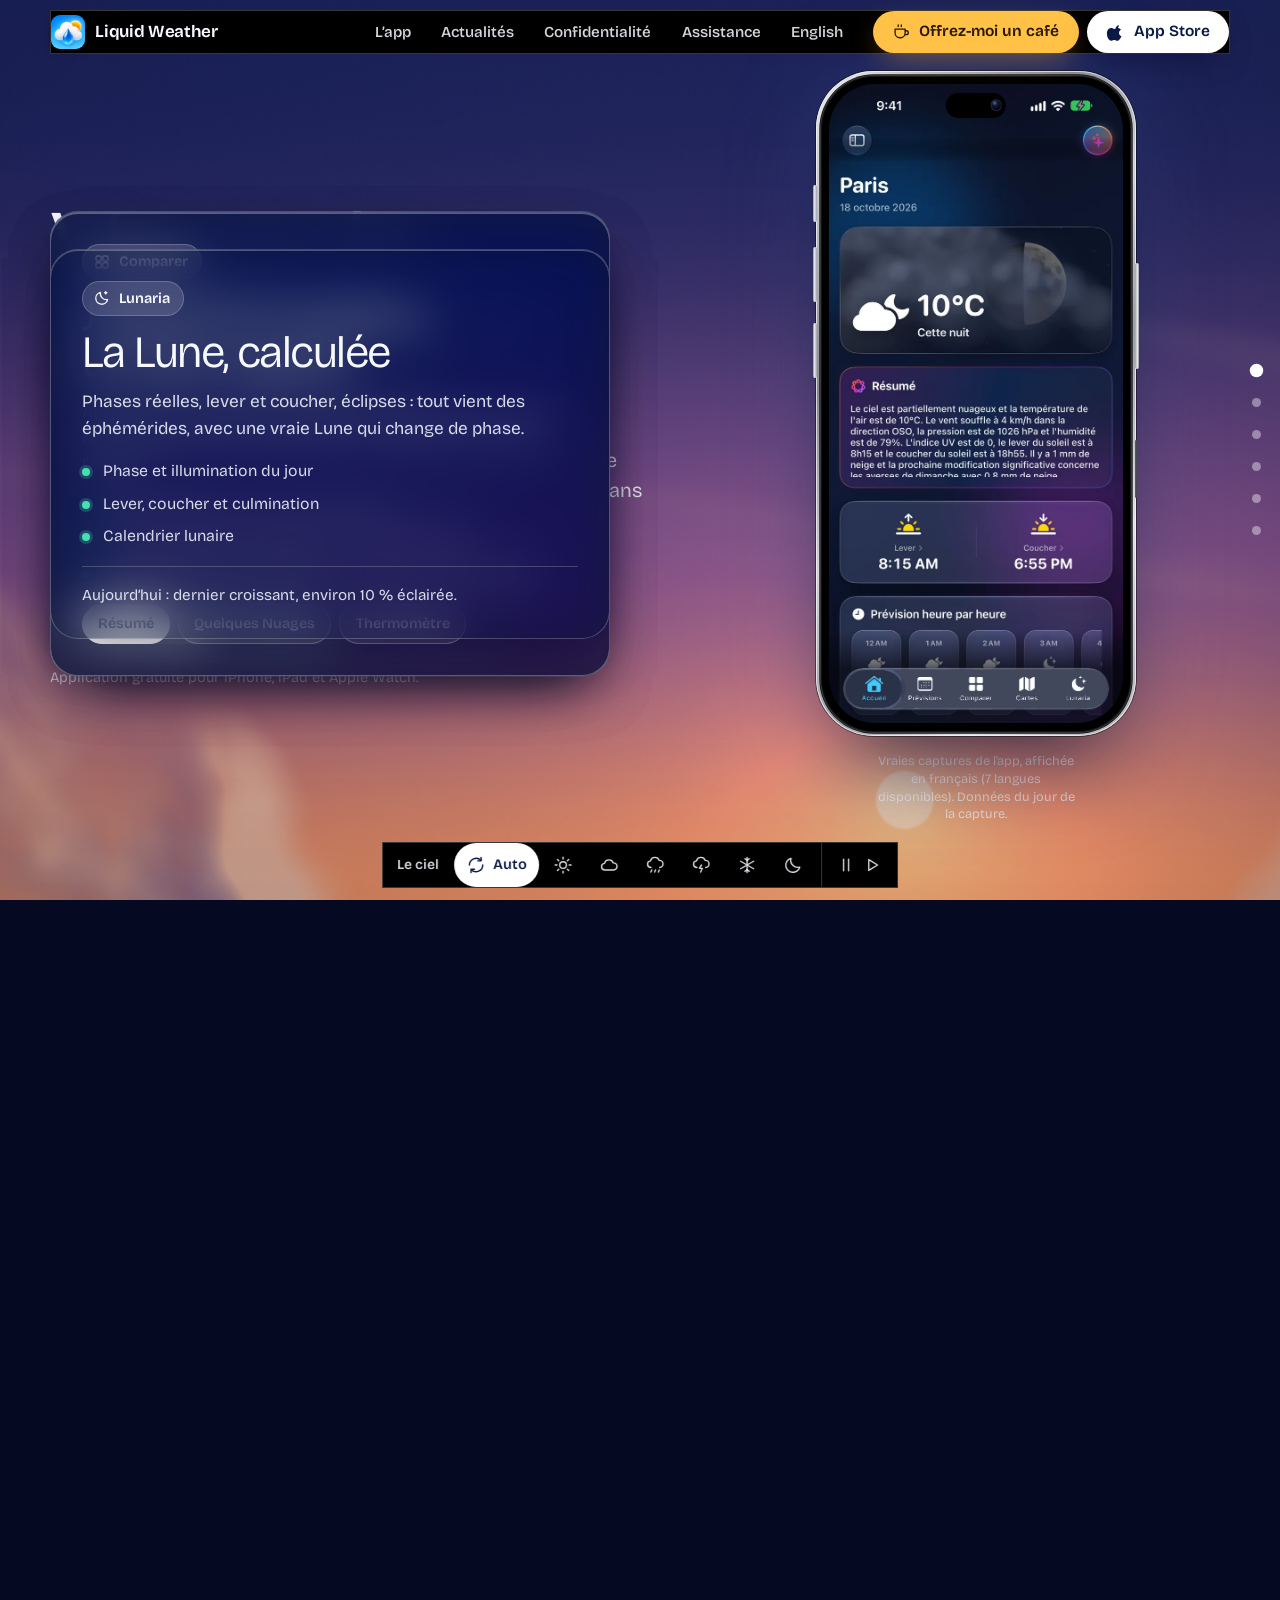
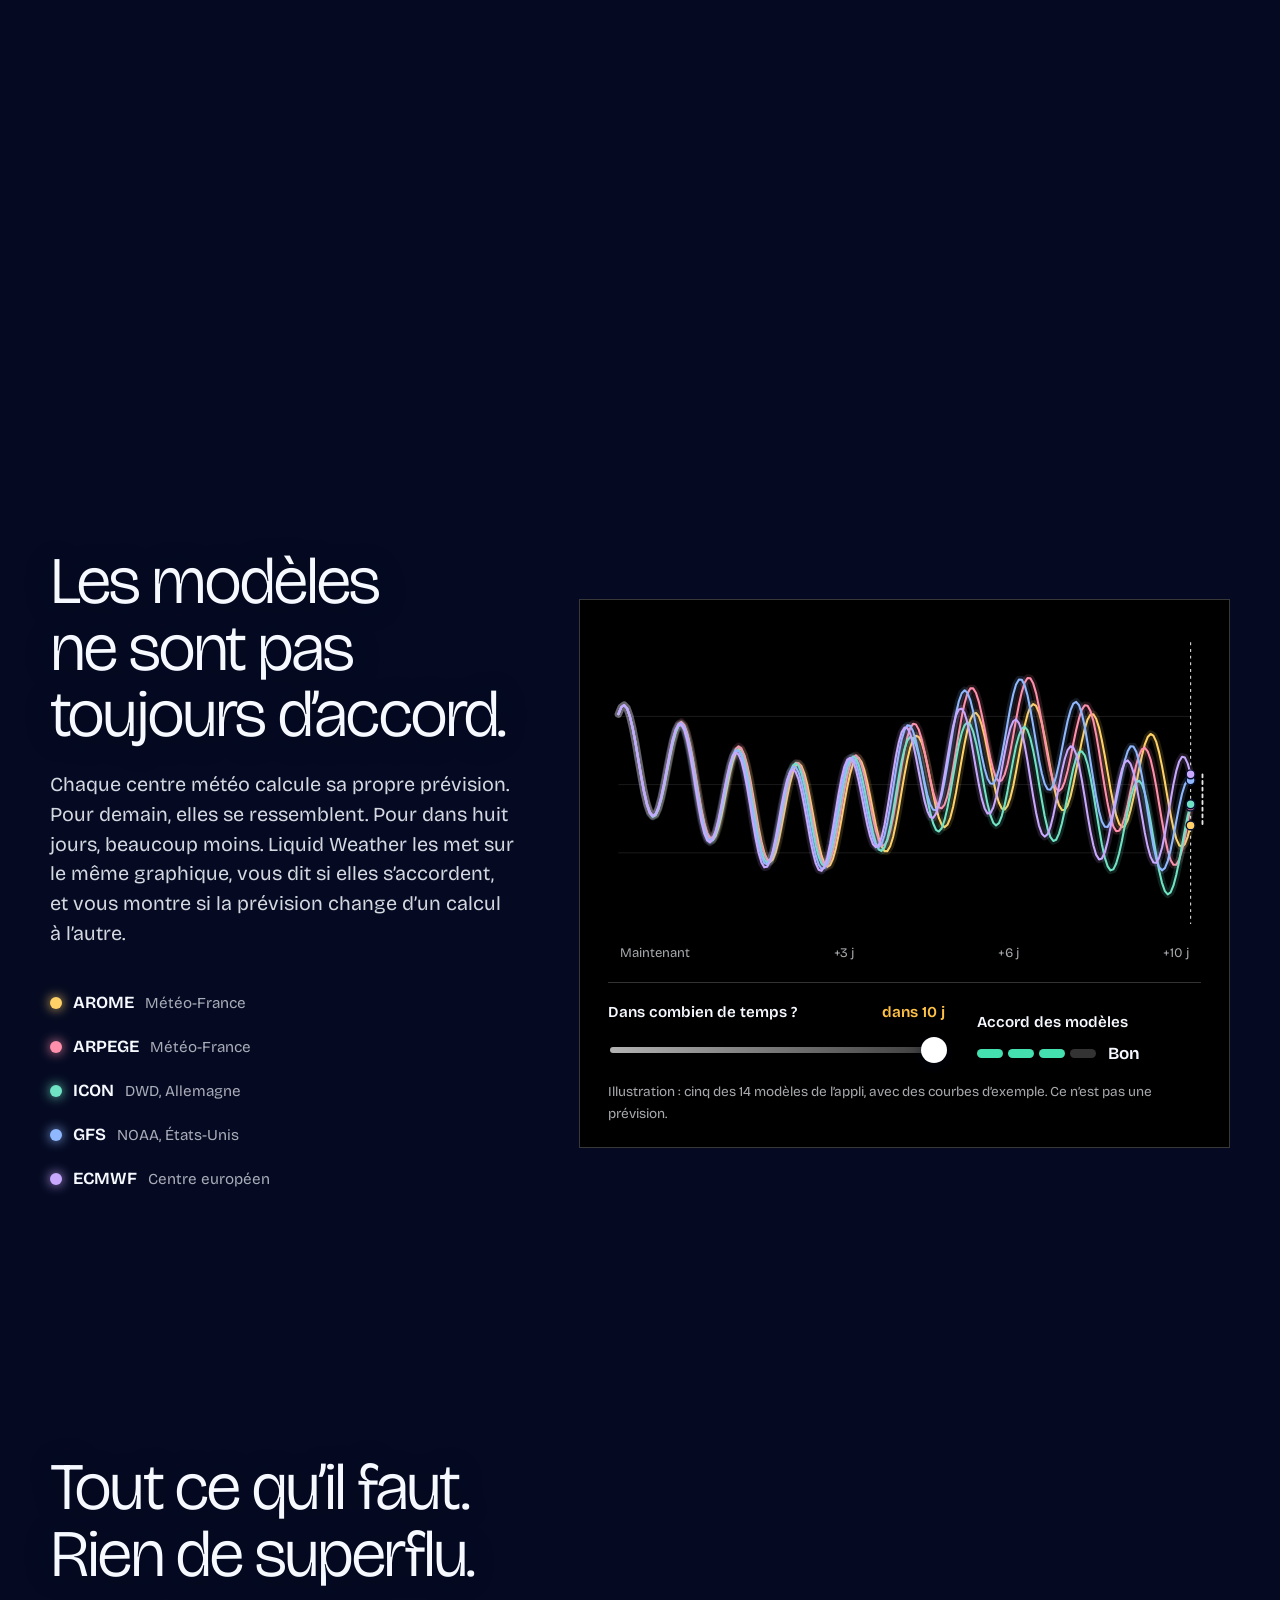
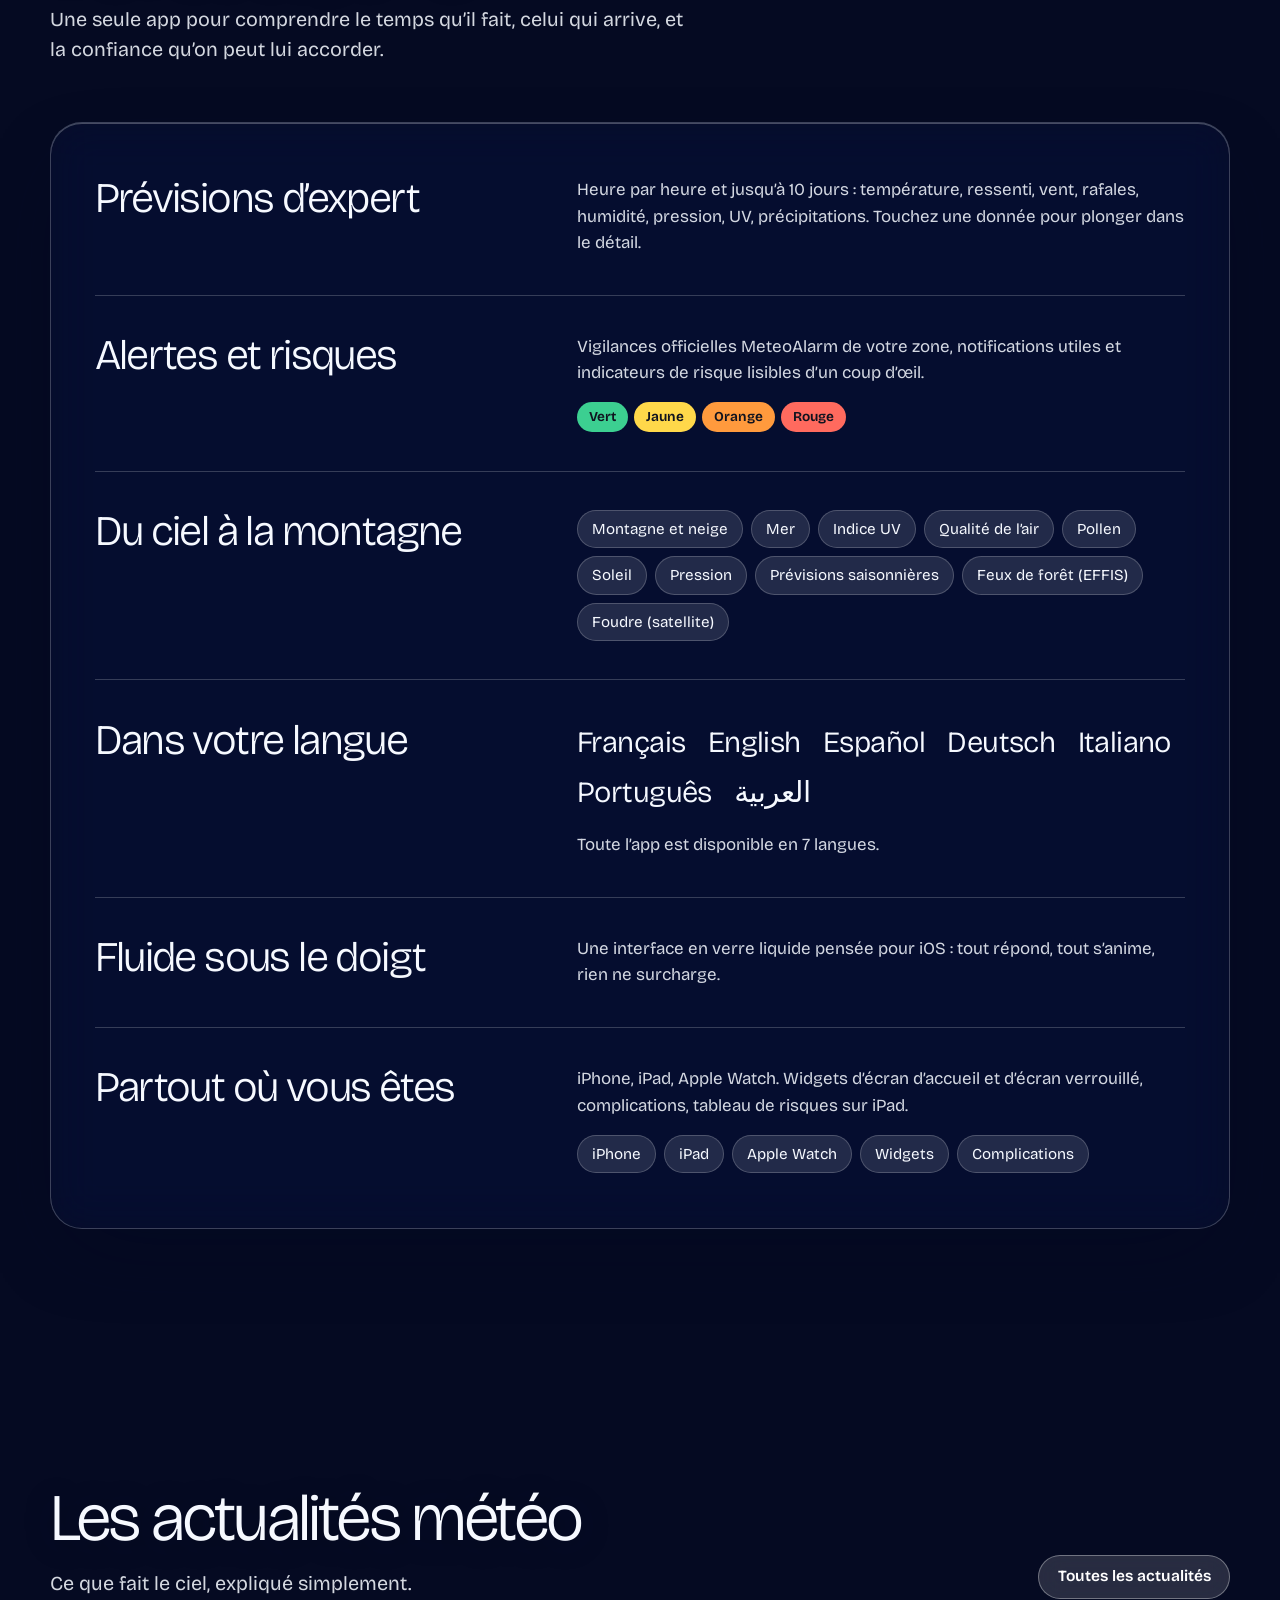
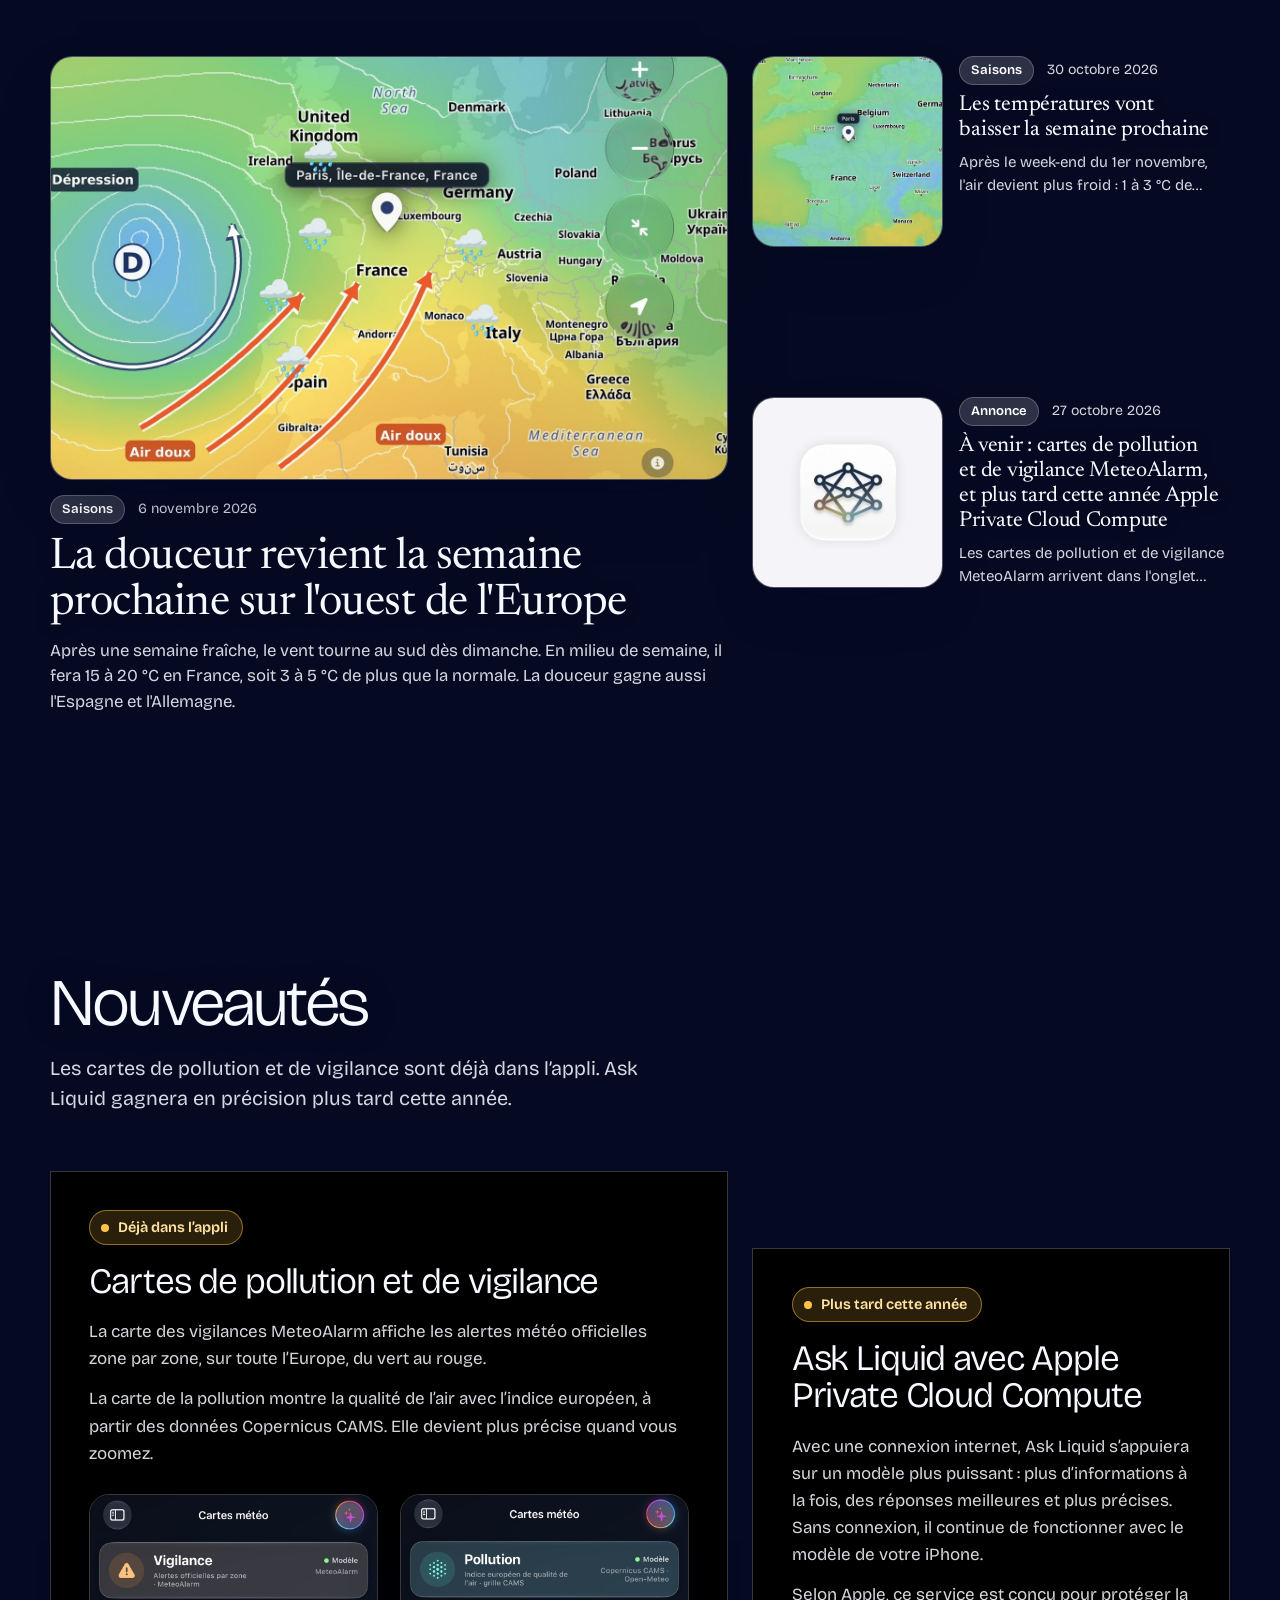
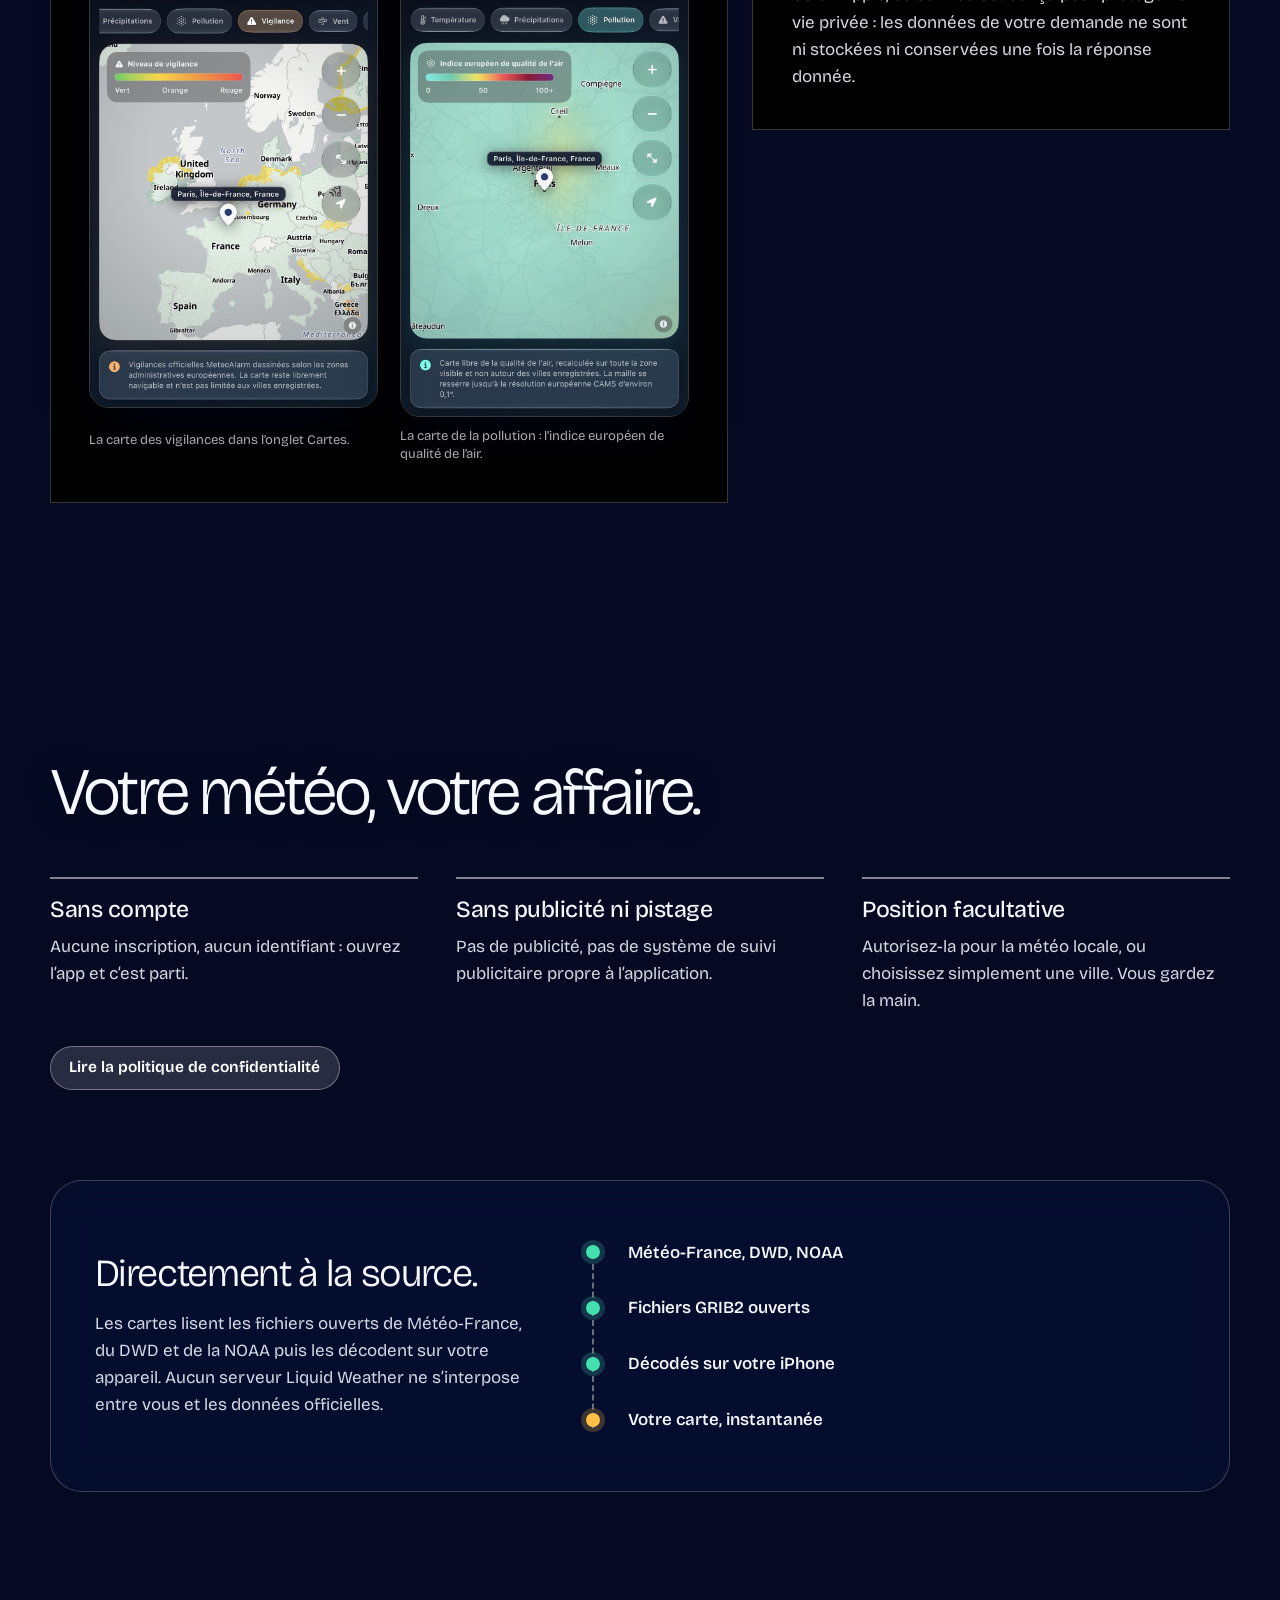
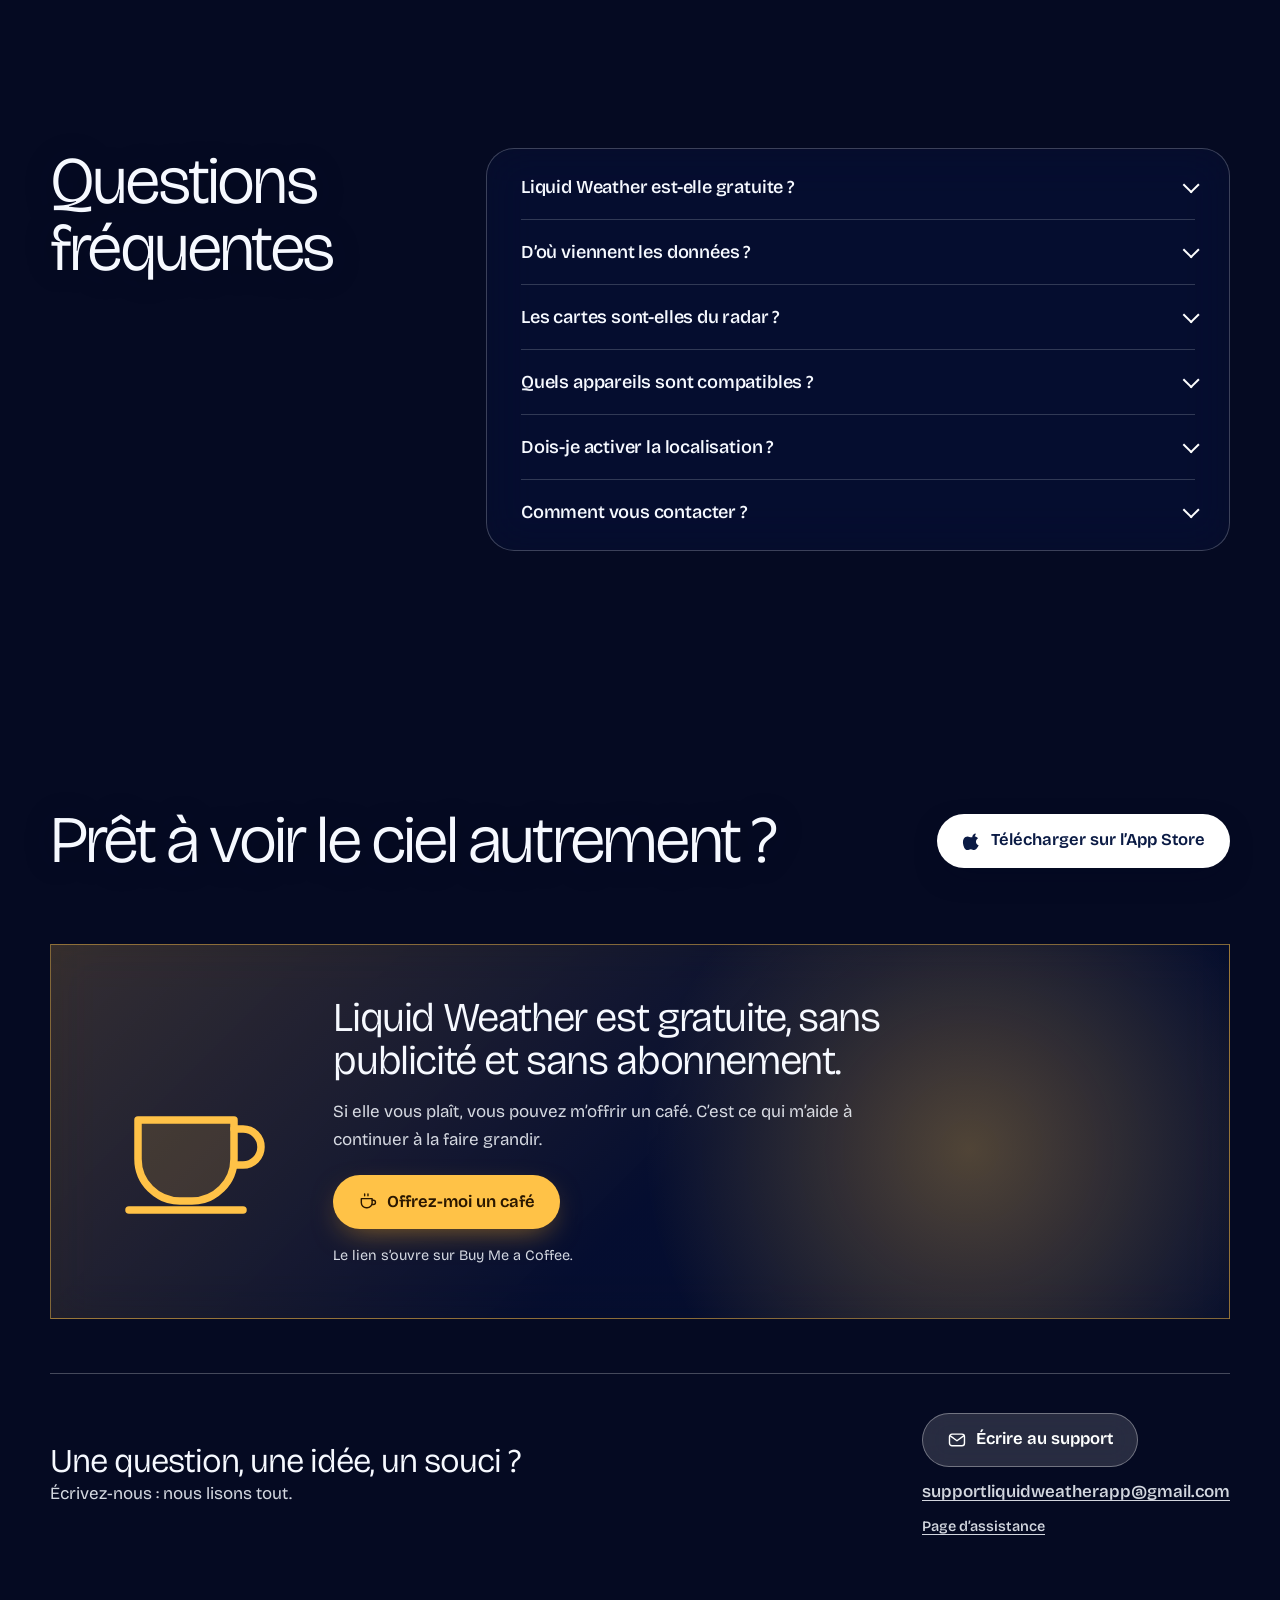
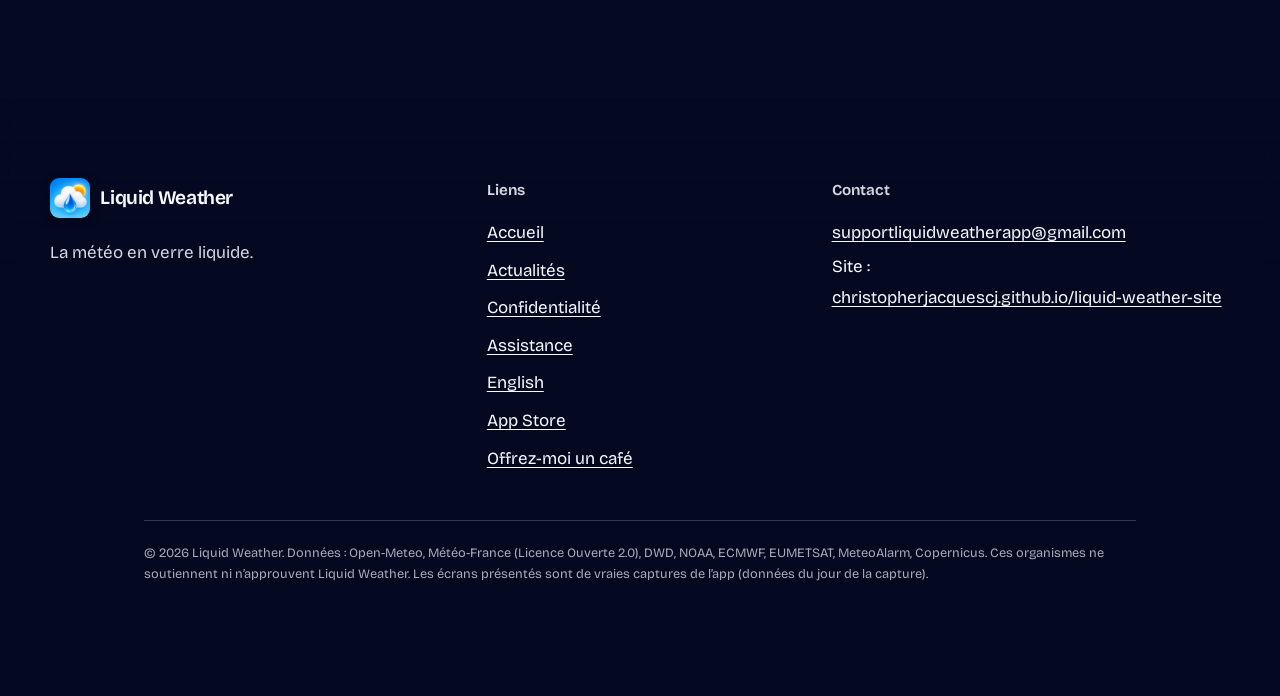
==== commit f0337715: "Téléphone de la visite : cadre d'iPhone 18 Pro (tranche argent, boutons latéraux, Dynamic Island réd" ====
--- a/index.html
+++ b/index.html
@@ -24,7 +24,7 @@
 <link rel="icon" type="image/png" href="assets/favicon.png">
 <link rel="apple-touch-icon" href="assets/apple-touch-icon.png">
 <link rel="preload" href="assets/fonts/bricolage-latin.woff2" as="font" type="font/woff2" crossorigin>
-<link rel="stylesheet" href="css/site.css?v=0882c714">
+<link rel="stylesheet" href="css/site.css?v=34874295">
 <script>document.documentElement.className='js'</script>
 <script type="application/ld+json">{"@context":"https://schema.org","@type":"MobileApplication","name":"Liquid Weather","operatingSystem":"iOS","applicationCategory":"WeatherApplication","description":"Liquid Weather compare jusqu’à 14 modèles météo (AROME, ICON, ARPEGE, GFS, ECMWF…) : prévisions heure par heure, cartes HD animées, alertes officielles, Lune et assistant IA. Gratuit, sans pub.","offers":{"@type":"Offer","price":"0","priceCurrency":"EUR"},"inLanguage":["fr","en","es","de","it","pt","ar"],"url":"https://christopherjacquescj.github.io/liquid-weather-site/"}</script>
 </head>
@@ -96,10 +96,10 @@
 </div>
 <div class="tour-phone">
 <div class="phone" id="phone">
-<div class="phone-body"><div class="screen" id="screen" role="img" aria-label="Écran de Liquid Weather">
+<div class="phone-body"><i class="hw l act"></i><i class="hw l vup"></i><i class="hw l vdn"></i><i class="hw r pwr"></i><i class="hw r cam"></i><div class="glass"><div class="screen" id="screen" role="img" aria-label="Écran de Liquid Weather"><i class="island"></i>
 <div class="layer is-on" data-tab="home"><div class="page-clip"><div class="page"><img src="assets/home.webp?v=6bb90a4e" width="660" height="4438" alt="" decoding="async" fetchpriority="high"></div></div>
 <img class="ov top" src="assets/home-top.webp?v=c00883e1" width="660" height="170" alt=""><img class="ov bot" src="assets/home-tab.webp?v=7573b491" width="660" height="154" alt=""></div>
-</div></div>
+</div></div></div>
 </div>
 <p class="phone-note">Vraies captures de l’app, affichée en français (7 langues disponibles). Données du jour de la capture.</p>
 </div>
--- a/css/site.css
+++ b/css/site.css
@@ -146,11 +146,27 @@
 .moon-live{margin-top:1.1rem;font-size:.95rem;color:var(--ink-2);padding-top:1rem;border-top:1px solid rgba(255,255,255,.2)}
 
 .tour-phone{position:relative;display:grid;justify-items:center;align-content:center;gap:1rem;height:100%;padding-top:64px;padding-bottom:70px;z-index:1}
-.phone{--w:min(36svh,25vw,350px);width:var(--w);perspective:1600px;flex:none}
-.phone-body{padding:calc(var(--w) * .03);border-radius:calc(var(--w) * .172);background:linear-gradient(150deg,#4a5368 0%,#171b27 34%,#0b0d14 52%,#2d3547 100%);
-  box-shadow:inset 0 0 0 1px rgba(255,255,255,.28),inset 0 0 0 calc(var(--w) * .012) rgba(0,0,0,.55),0 50px 90px -28px rgba(2,8,34,.75),0 0 120px -10px rgba(110,170,255,.28);
+/* iPhone 18 Pro, finition argent : proportions du vrai appareil (71,9 × 150 mm, écran 6,3″ de 402 × 874 pt) */
+.phone{--w:min(36svh,25vw,350px);--rail:calc(var(--w) * .011);--bez:calc(var(--w) * .026);width:var(--w);perspective:1600px;flex:none}
+.phone-body{position:relative;padding:var(--rail);border-radius:calc(var(--w) * .18);
+  background:linear-gradient(128deg,#fbfbfc 0%,#c4c7cc 14%,#8d9097 30%,#dcdee2 47%,#a3a6ad 62%,#eceef0 80%,#b3b6bc 100%);
+  box-shadow:0 0 0 1px rgba(0,0,0,.45),inset 0 0 0 1px rgba(255,255,255,.7),inset 0 0 calc(var(--w) * .012) rgba(30,34,44,.35),0 50px 90px -28px rgba(2,8,34,.75),0 0 110px -14px rgba(120,170,255,.22);
   transform:rotateX(var(--rx,0deg)) rotateY(var(--ry,0deg));transform-style:preserve-3d;will-change:transform}
-.screen{position:relative;width:100%;aspect-ratio:660/1434;border-radius:calc(var(--w) * .142);overflow:hidden;background:#05070f}
+.glass{padding:var(--bez);border-radius:calc(var(--w) * .169);background:#000;box-shadow:0 0 0 calc(var(--w) * .0022) #101115,inset 0 0 0 1px rgba(255,255,255,.08)}
+.screen{position:relative;width:100%;aspect-ratio:660/1434;border-radius:calc(var(--w) * .1428);overflow:hidden;background:#05070f}
+/* Dynamic Island de l'iPhone 18 Pro : plus petit que celui de l'iPhone 17 Pro (c'est le matériel, pas l'appli) */
+.island{position:absolute;z-index:6;left:50%;top:calc(var(--w) * .0276);width:calc(var(--w) * .189);height:calc(var(--w) * .0783);transform:translateX(-50%);border-radius:999px;background:#000;pointer-events:none}
+.island::after{content:"";position:absolute;right:calc(var(--w) * .0125);top:50%;width:calc(var(--w) * .036);height:calc(var(--w) * .036);transform:translateY(-50%);border-radius:50%;
+  background:radial-gradient(circle at 36% 32%,rgba(150,170,230,.5) 0 7%,#111a30 24%,#05070d 62%,#000 100%);box-shadow:inset 0 0 0 calc(var(--w) * .0028) rgba(46,60,104,.55)}
+/* boutons : action, volume +/− à gauche ; veille et Camera Control à droite */
+.hw{position:absolute;display:block;border-radius:calc(var(--w) * .006);pointer-events:none}
+.hw.l{left:calc(var(--w) * -.0085);width:calc(var(--w) * .0125);background:linear-gradient(90deg,#8e9097,#e2e4e8 38%,#c2c5ca 70%,#9a9da3)}
+.hw.r{right:calc(var(--w) * -.0085);width:calc(var(--w) * .0125);background:linear-gradient(270deg,#8e9097,#e2e4e8 38%,#c2c5ca 70%,#9a9da3)}
+.hw.act{top:calc(var(--w) * .355);height:calc(var(--w) * .118)}
+.hw.vup{top:calc(var(--w) * .549);height:calc(var(--w) * .174)}
+.hw.vdn{top:calc(var(--w) * .786);height:calc(var(--w) * .174)}
+.hw.pwr{top:calc(var(--w) * .6);height:calc(var(--w) * .33)}
+.hw.cam{top:calc(var(--w) * 1.154);height:calc(var(--w) * .18);right:calc(var(--w) * -.0025);width:calc(var(--w) * .0065);background:linear-gradient(270deg,#2a2c31,#6b6e75 55%,#3a3c42)}
 .layer{position:absolute;inset:0;opacity:0;transition:opacity .45s ease}
 .layer.is-on{opacity:1}
 .page-clip{position:absolute;inset:0;overflow:hidden;
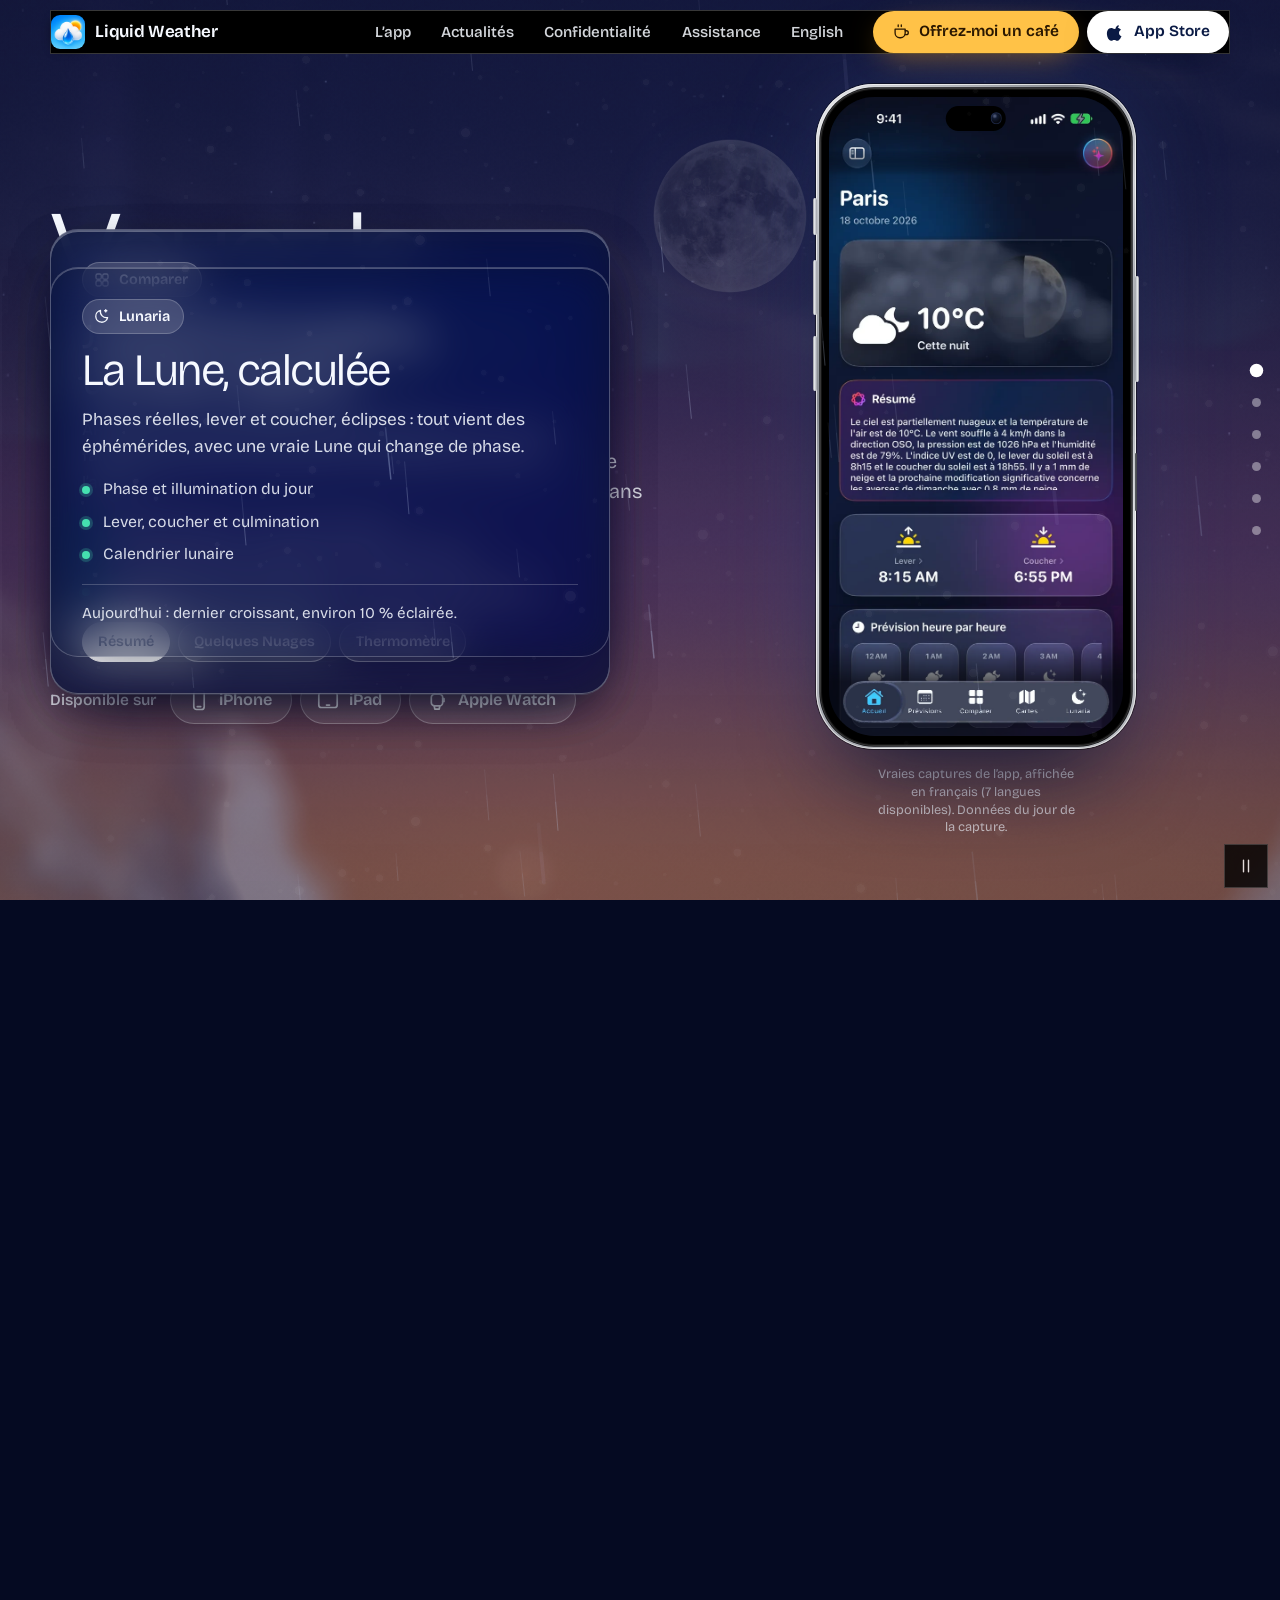
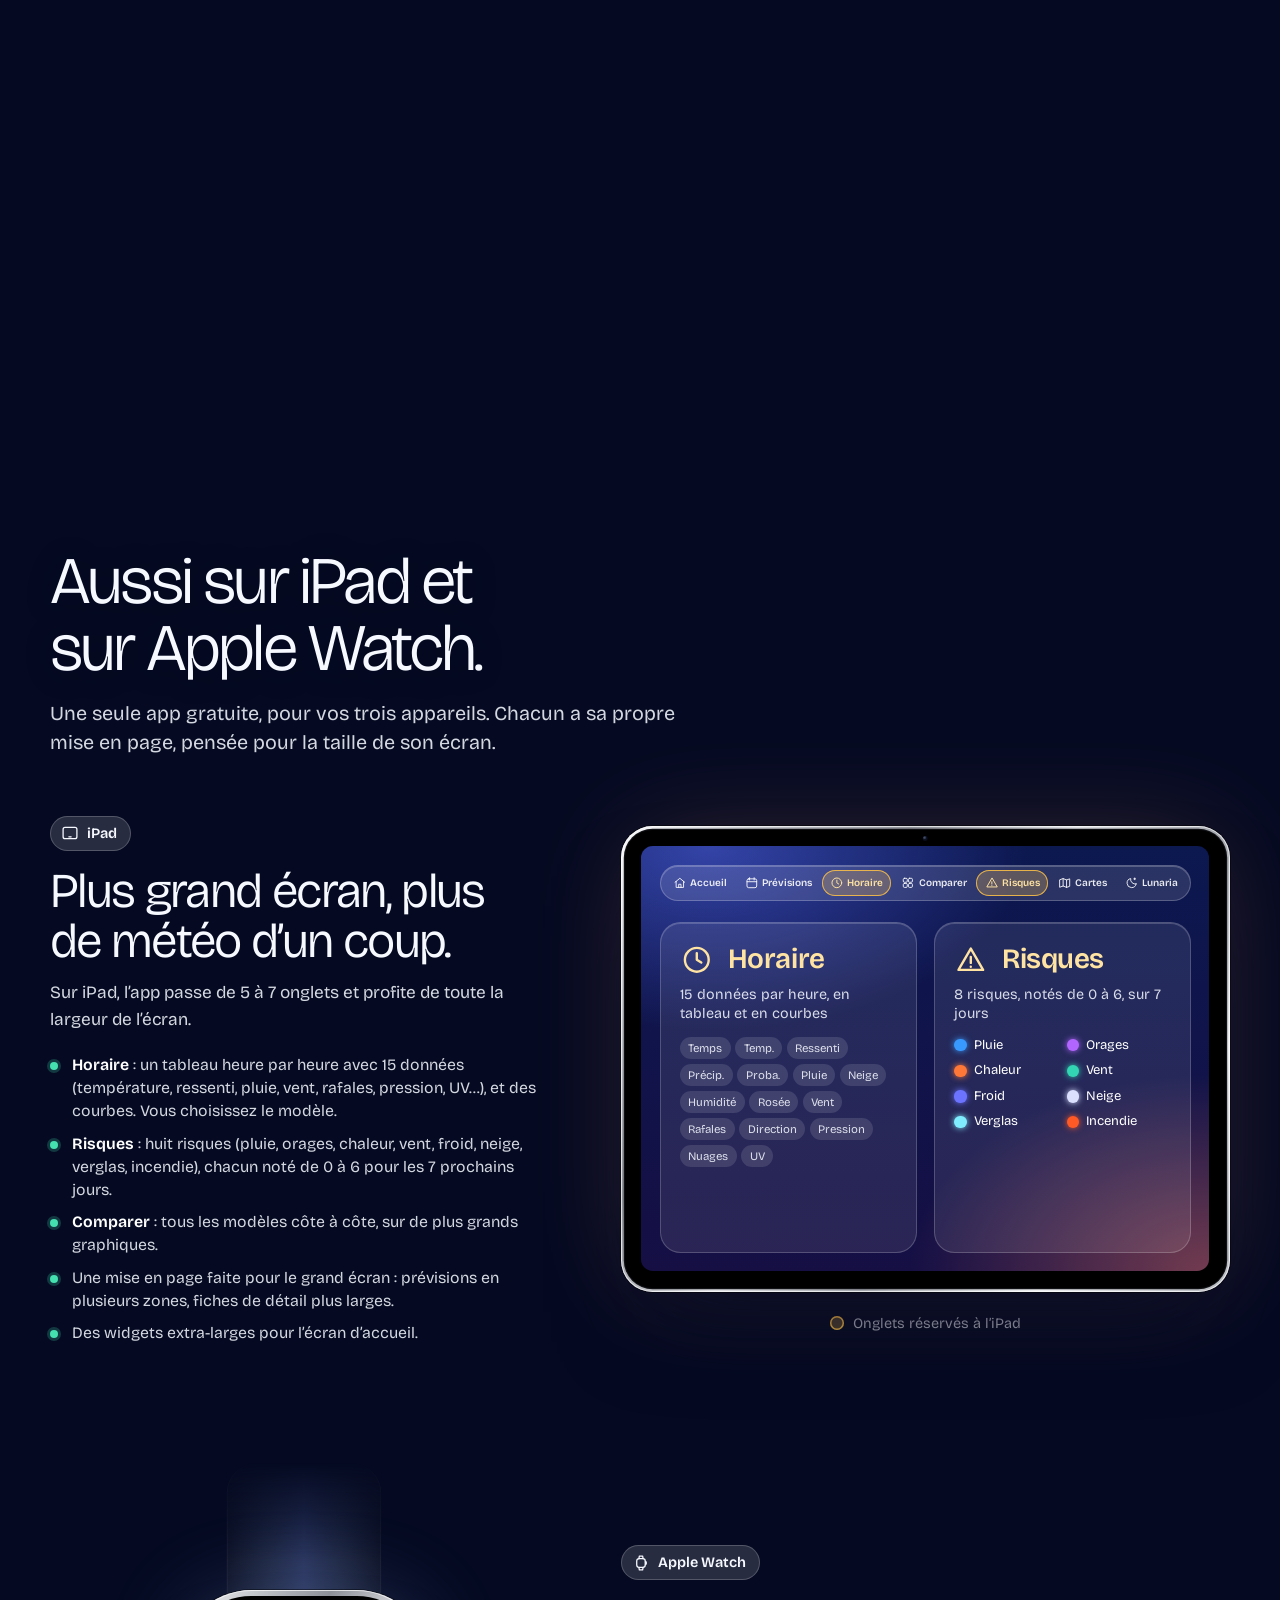
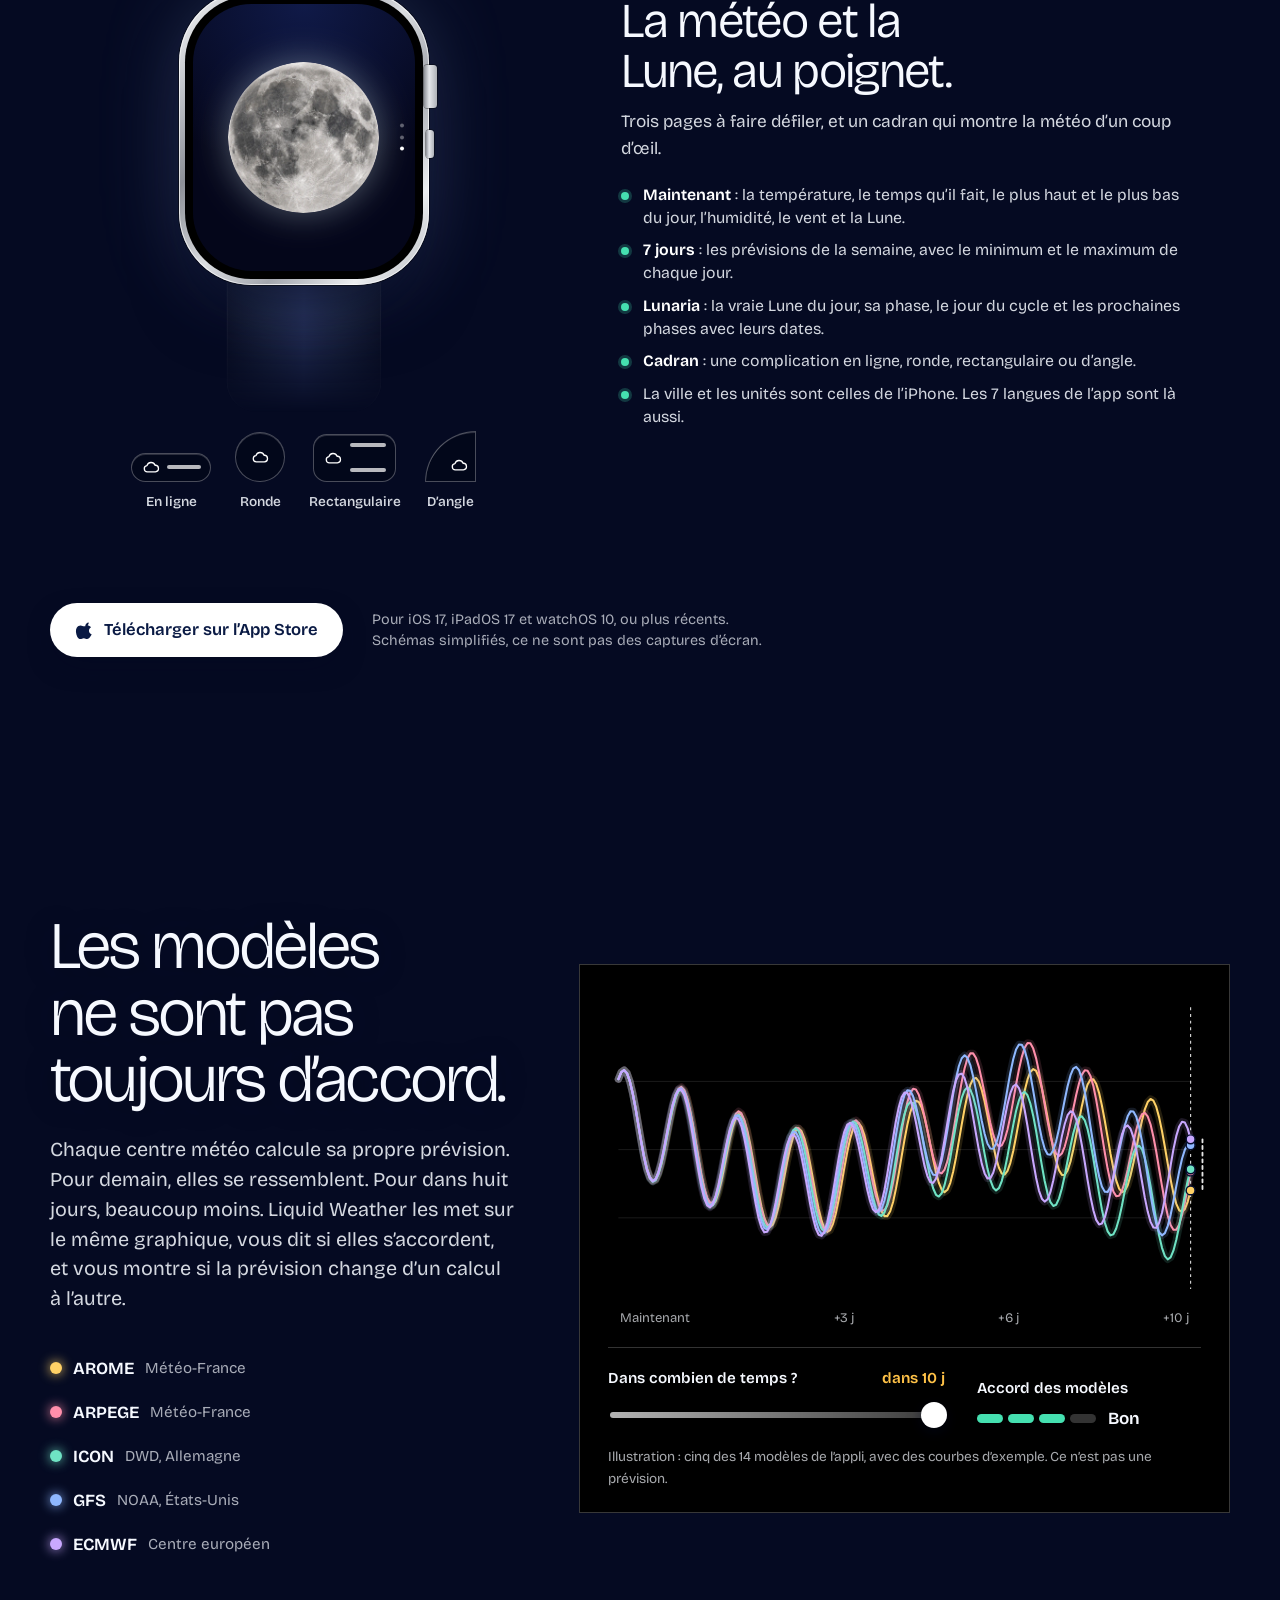
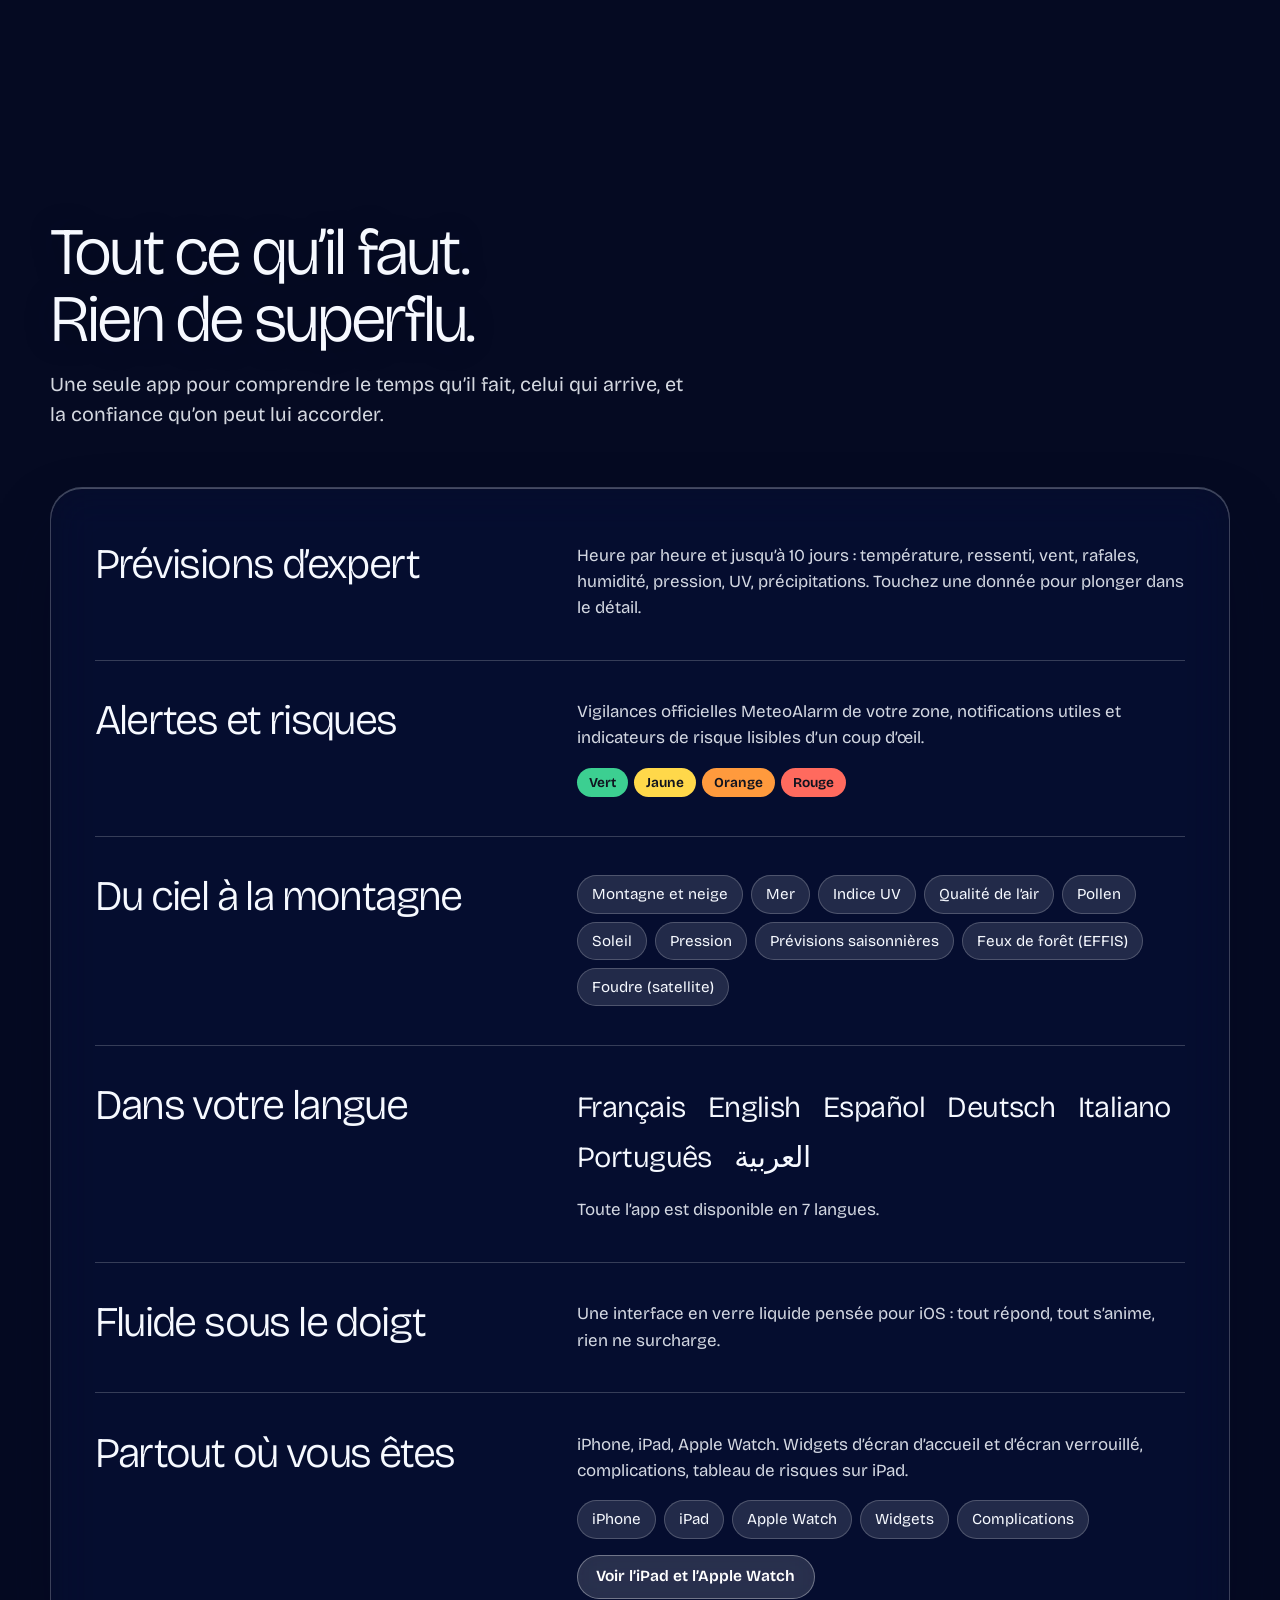
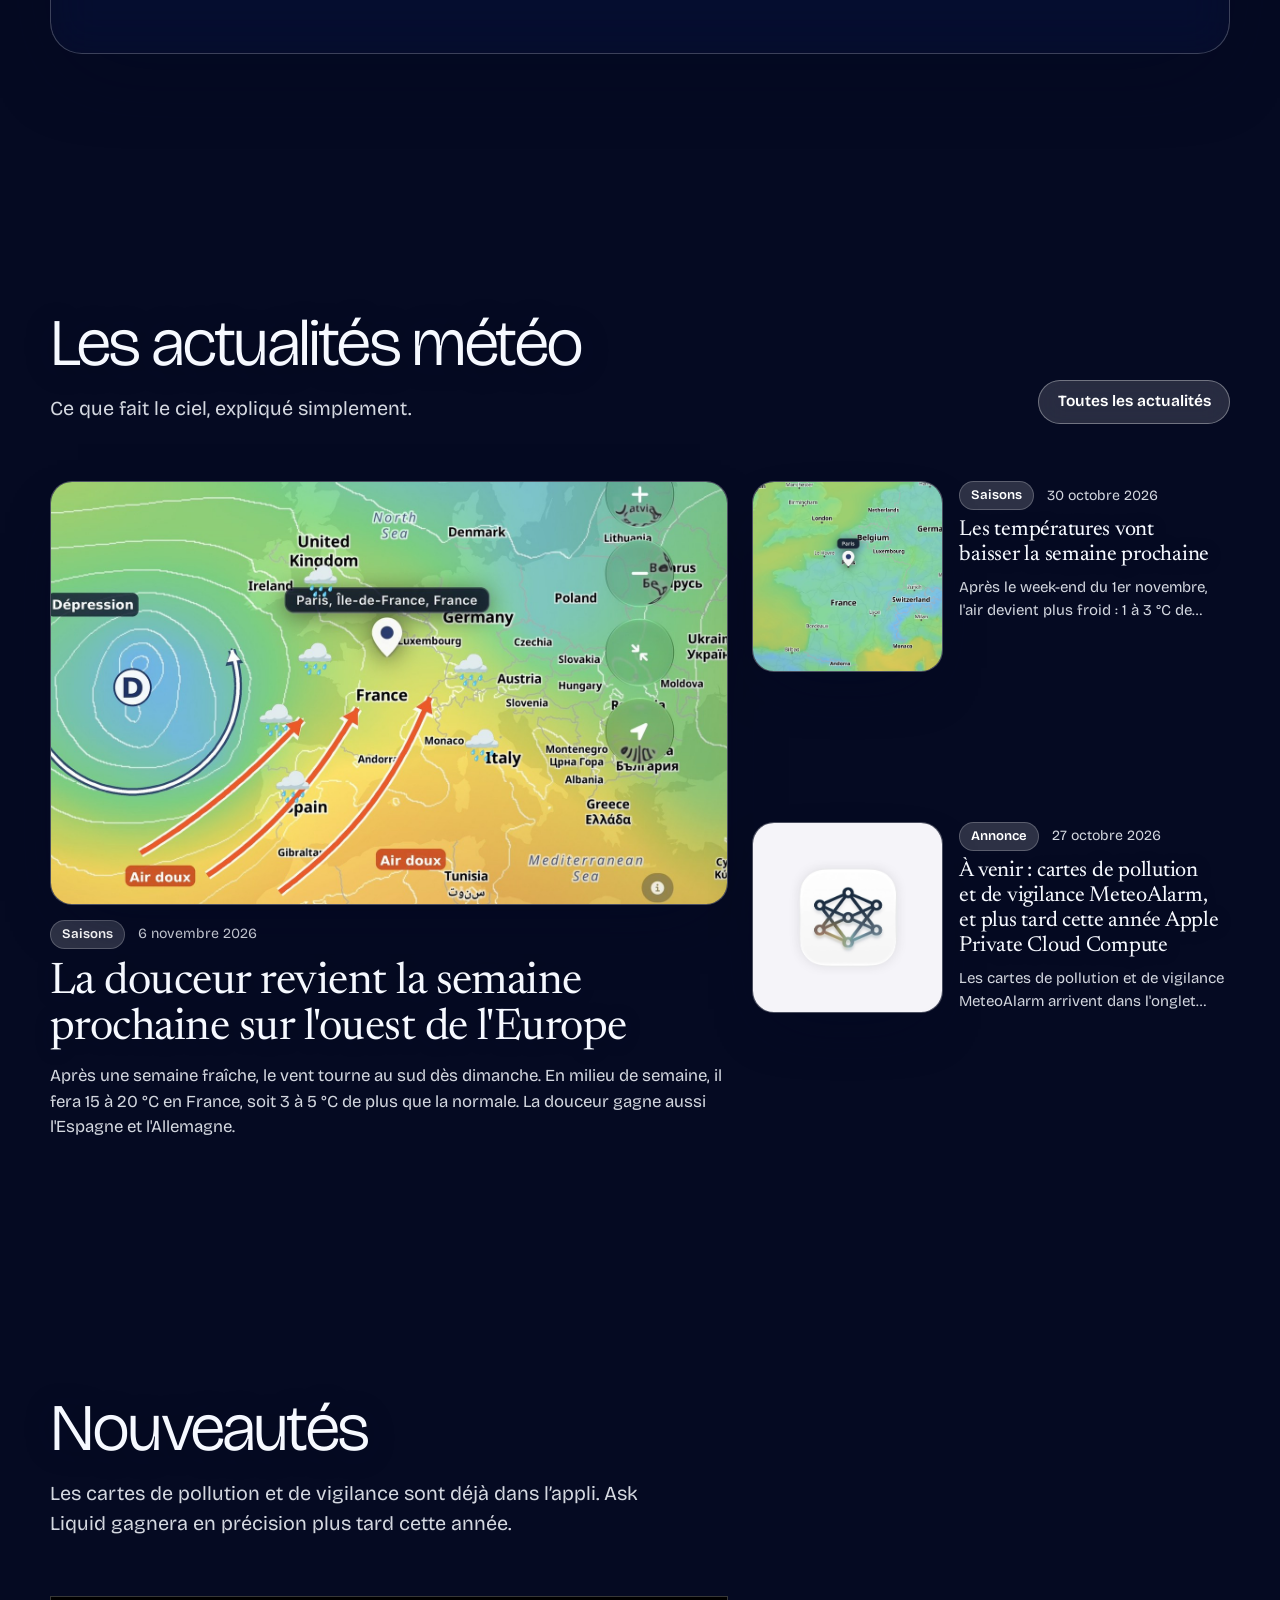
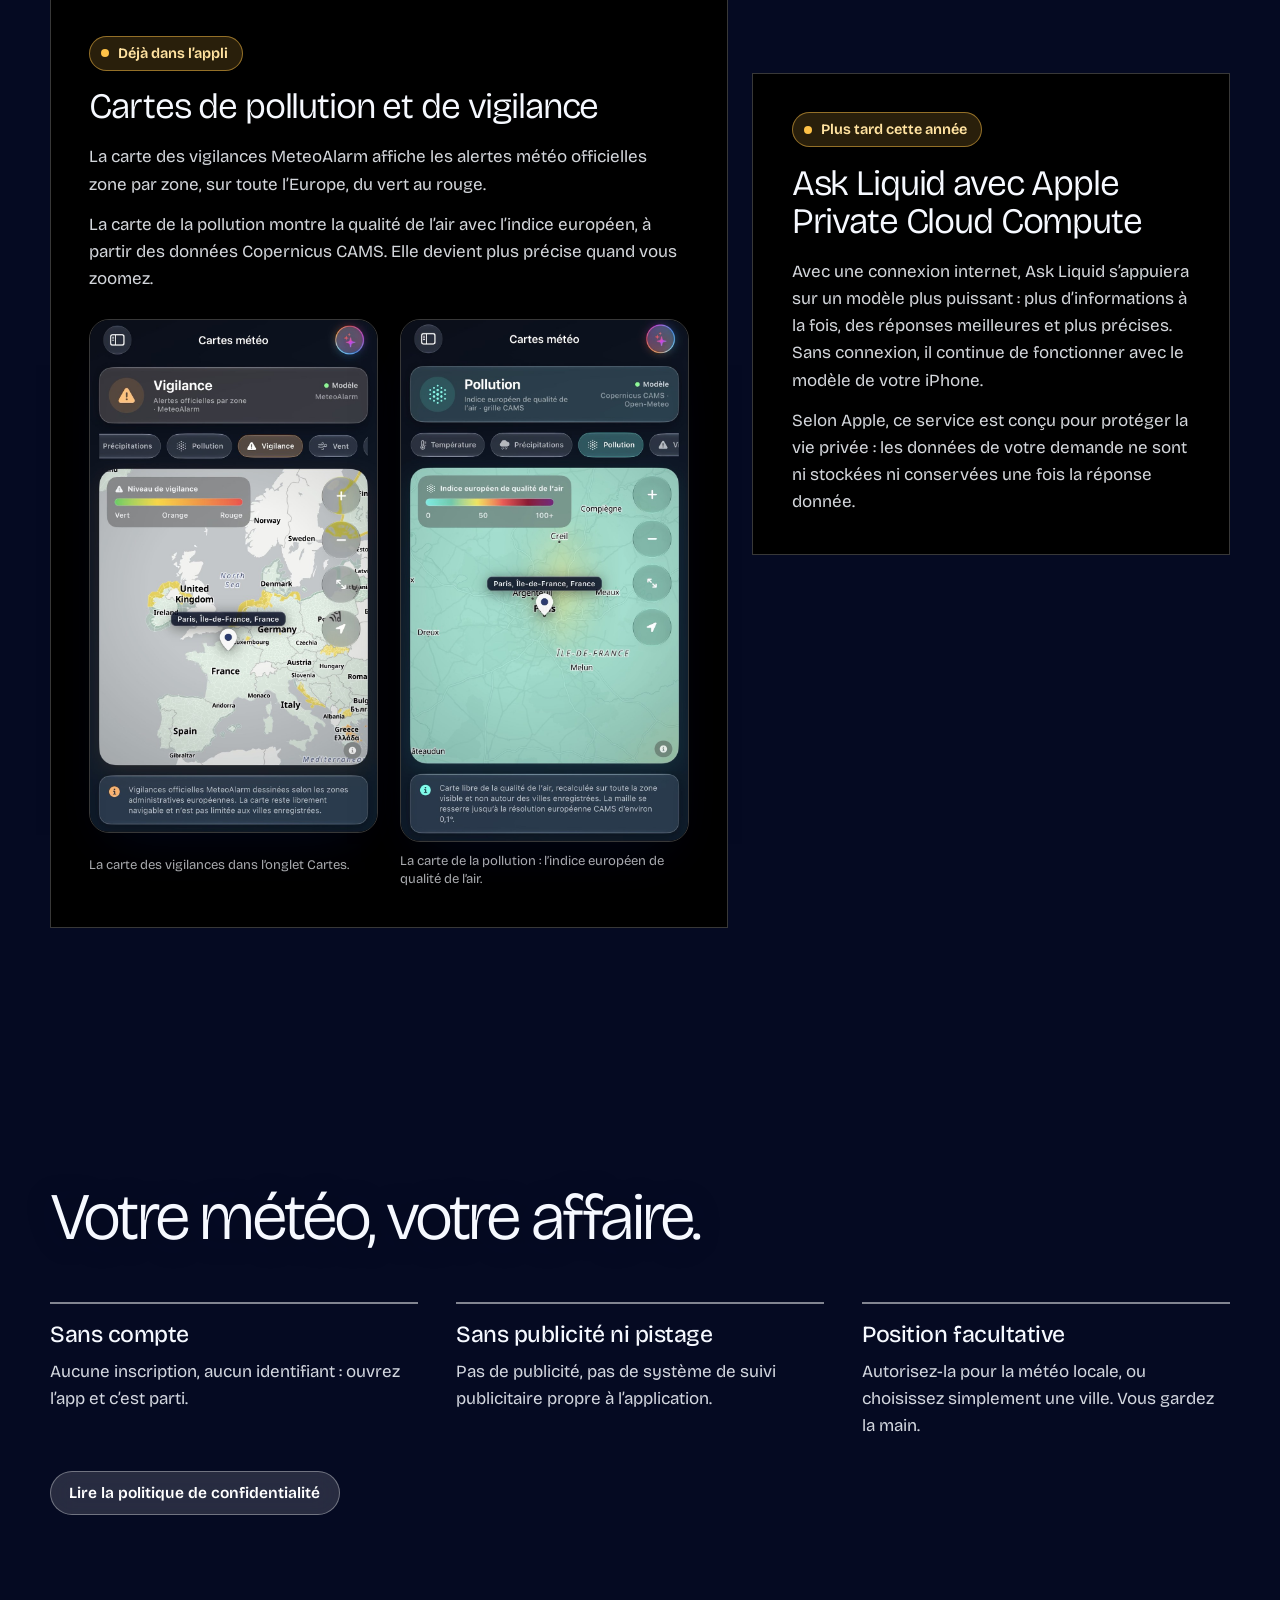
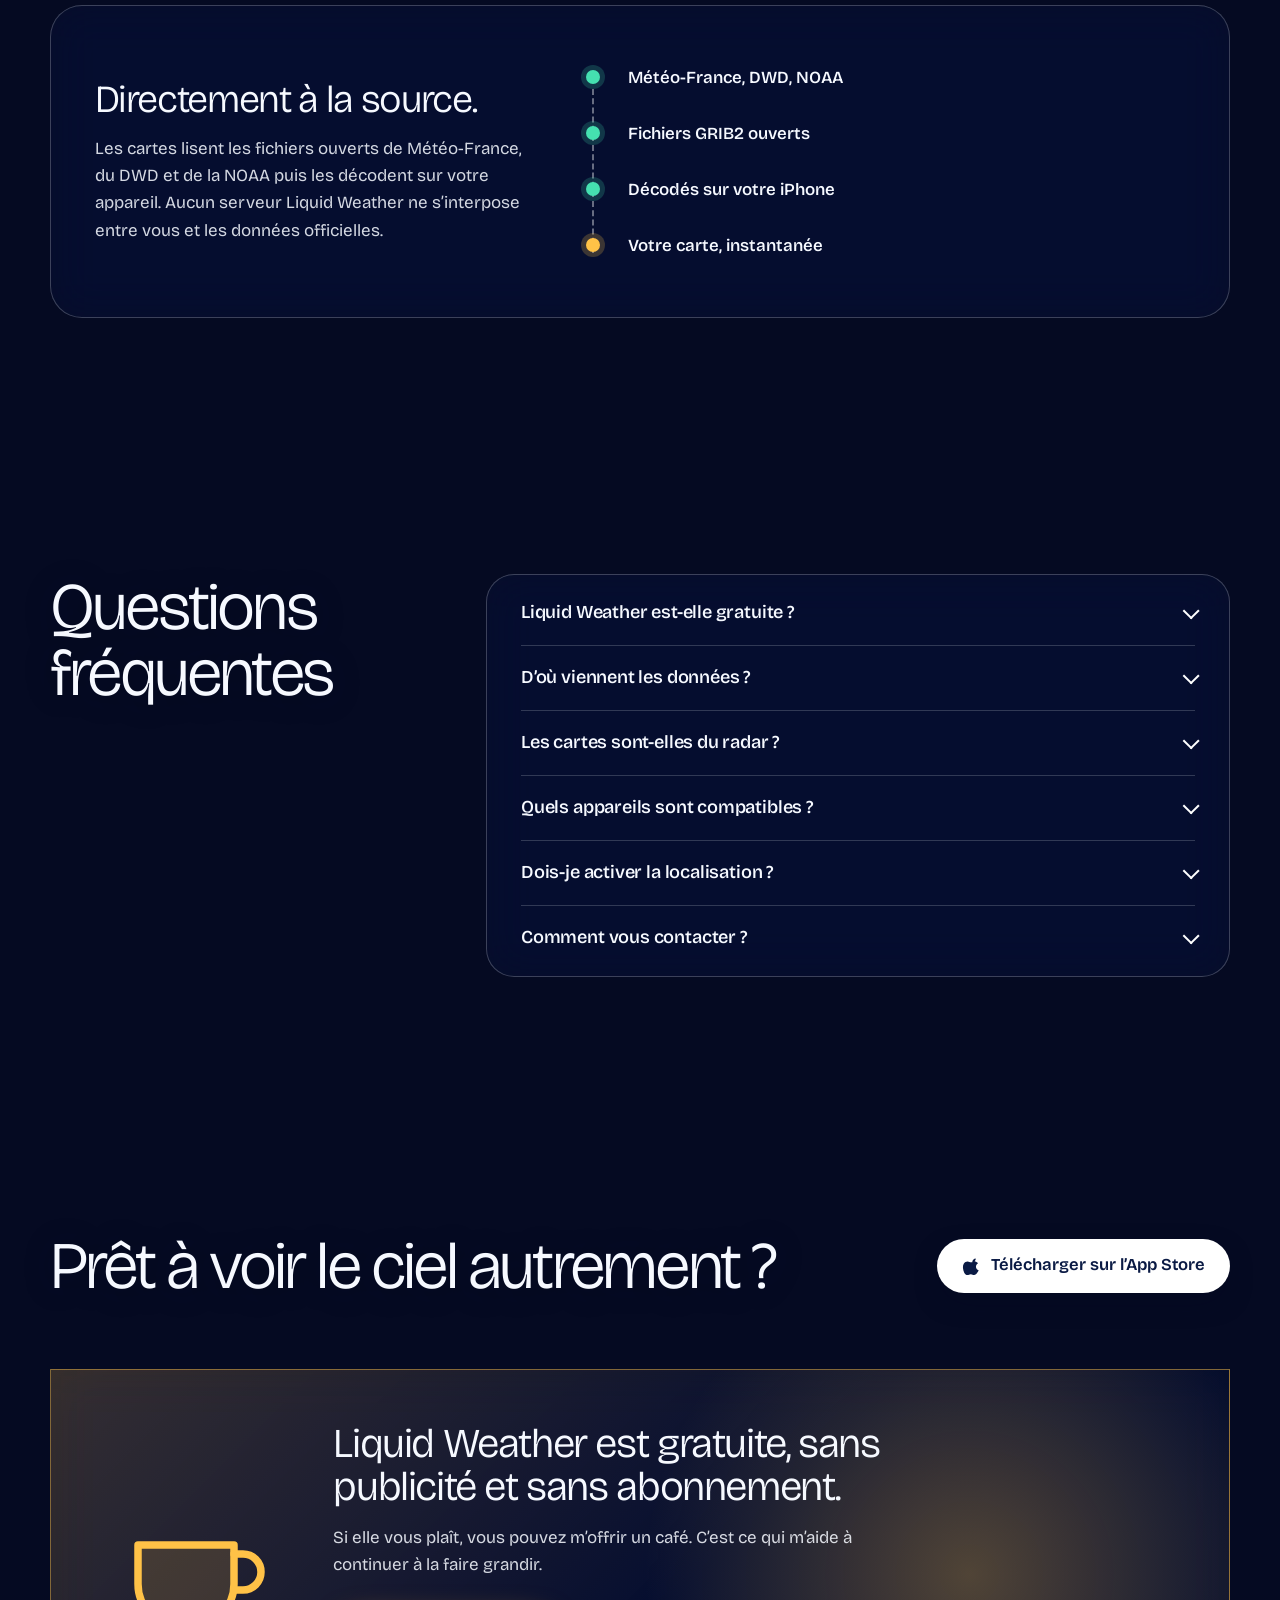
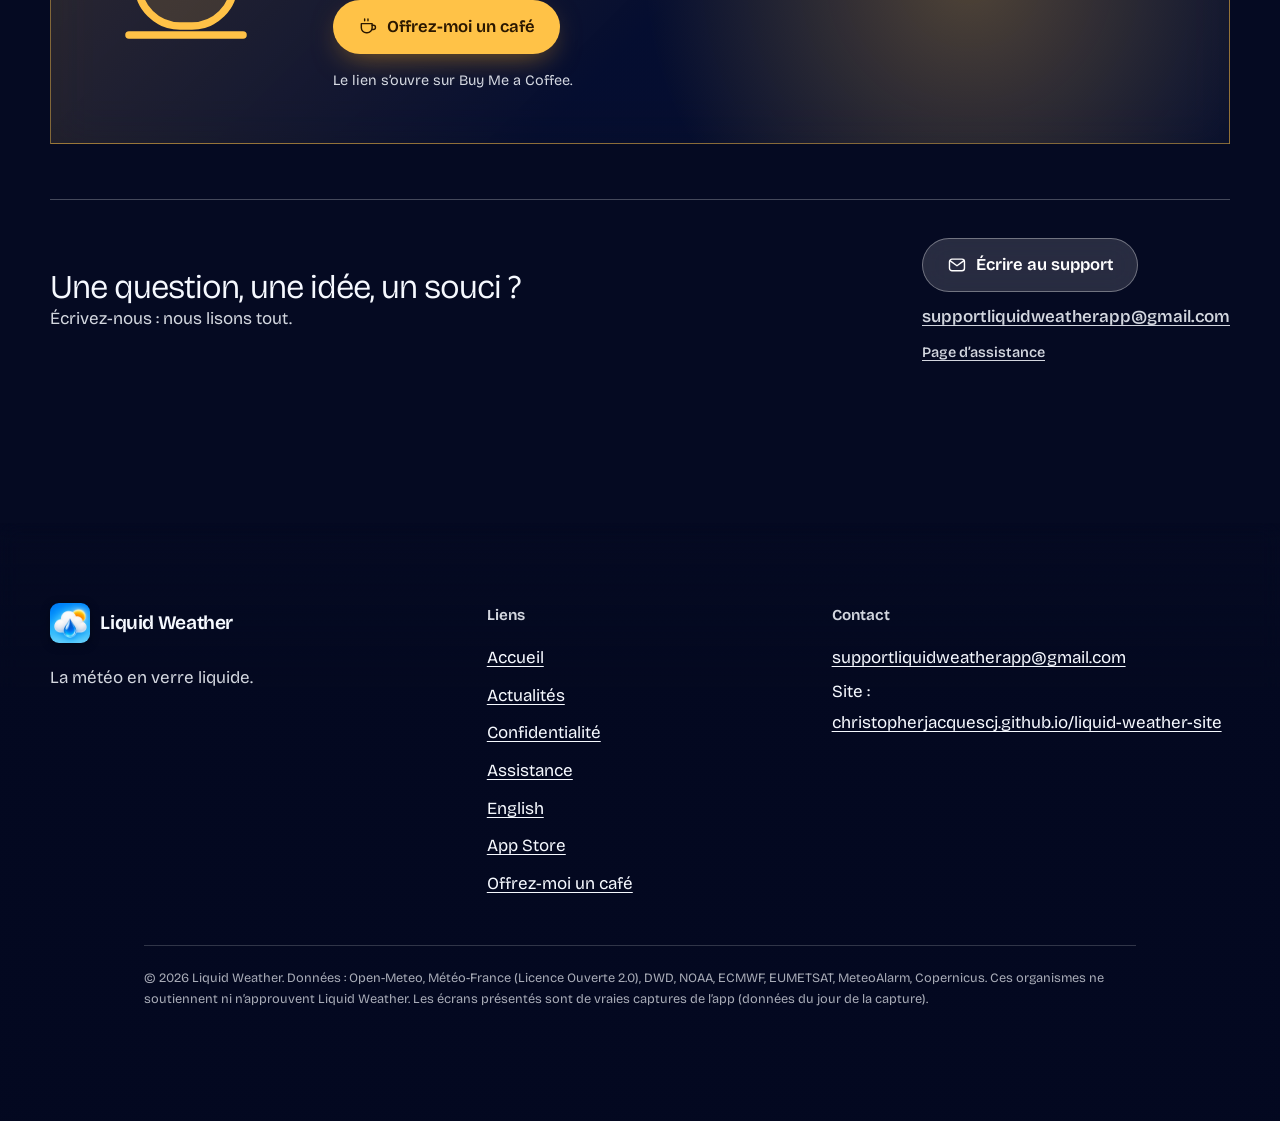
==== commit aa28dc98: "iPad et Apple Watch mis en avant ; ciel automatique sans bande de choix - Accueil : lignes « Disponi" ====
--- a/index.html
+++ b/index.html
@@ -7,7 +7,7 @@
 <meta name="color-scheme" content="dark">
 <meta name="referrer" content="strict-origin-when-cross-origin">
 <title>Liquid Weather — La météo en verre liquide pour iPhone, iPad et Apple Watch</title>
-<meta name="description" content="Liquid Weather compare jusqu’à 14 modèles météo (AROME, ICON, ARPEGE, GFS, ECMWF…) : prévisions heure par heure, cartes HD animées, alertes officielles, Lune et assistant IA. Gratuit, sans pub.">
+<meta name="description" content="Liquid Weather compare jusqu’à 14 modèles météo (AROME, ICON, ARPEGE, GFS, ECMWF…) : prévisions heure par heure, cartes HD animées, alertes officielles, Lune et assistant IA. Sur iPhone, iPad et Apple Watch. Gratuit, sans pub.">
 <link rel="canonical" href="https://christopherjacquescj.github.io/liquid-weather-site/">
 <link rel="alternate" hreflang="fr" href="https://christopherjacquescj.github.io/liquid-weather-site/">
 <link rel="alternate" hreflang="en" href="https://christopherjacquescj.github.io/liquid-weather-site/index-en.html">
@@ -15,7 +15,7 @@
 <meta property="og:type" content="website">
 <meta property="og:site_name" content="Liquid Weather">
 <meta property="og:title" content="Liquid Weather — La météo en verre liquide pour iPhone, iPad et Apple Watch">
-<meta property="og:description" content="Liquid Weather compare jusqu’à 14 modèles météo (AROME, ICON, ARPEGE, GFS, ECMWF…) : prévisions heure par heure, cartes HD animées, alertes officielles, Lune et assistant IA. Gratuit, sans pub.">
+<meta property="og:description" content="Liquid Weather compare jusqu’à 14 modèles météo (AROME, ICON, ARPEGE, GFS, ECMWF…) : prévisions heure par heure, cartes HD animées, alertes officielles, Lune et assistant IA. Sur iPhone, iPad et Apple Watch. Gratuit, sans pub.">
 <meta property="og:image" content="https://christopherjacquescj.github.io/liquid-weather-site/assets/og.jpg">
 <meta property="og:url" content="https://christopherjacquescj.github.io/liquid-weather-site/">
 <meta property="og:locale" content="fr_FR">
@@ -24,13 +24,13 @@
 <link rel="icon" type="image/png" href="assets/favicon.png">
 <link rel="apple-touch-icon" href="assets/apple-touch-icon.png">
 <link rel="preload" href="assets/fonts/bricolage-latin.woff2" as="font" type="font/woff2" crossorigin>
-<link rel="stylesheet" href="css/site.css?v=34874295">
+<link rel="stylesheet" href="css/site.css?v=cdcd277e">
 <script>document.documentElement.className='js'</script>
-<script type="application/ld+json">{"@context":"https://schema.org","@type":"MobileApplication","name":"Liquid Weather","operatingSystem":"iOS","applicationCategory":"WeatherApplication","description":"Liquid Weather compare jusqu’à 14 modèles météo (AROME, ICON, ARPEGE, GFS, ECMWF…) : prévisions heure par heure, cartes HD animées, alertes officielles, Lune et assistant IA. Gratuit, sans pub.","offers":{"@type":"Offer","price":"0","priceCurrency":"EUR"},"inLanguage":["fr","en","es","de","it","pt","ar"],"url":"https://christopherjacquescj.github.io/liquid-weather-site/"}</script>
+<script type="application/ld+json">{"@context":"https://schema.org","@type":"MobileApplication","name":"Liquid Weather","operatingSystem":"iOS, iPadOS, watchOS","applicationCategory":"WeatherApplication","description":"Liquid Weather compare jusqu’à 14 modèles météo (AROME, ICON, ARPEGE, GFS, ECMWF…) : prévisions heure par heure, cartes HD animées, alertes officielles, Lune et assistant IA. Sur iPhone, iPad et Apple Watch. Gratuit, sans pub.","offers":{"@type":"Offer","price":"0","priceCurrency":"EUR"},"inLanguage":["fr","en","es","de","it","pt","ar"],"url":"https://christopherjacquescj.github.io/liquid-weather-site/"}</script>
 </head>
 <body class="page-home ">
 <a class="skip" href="#main">Aller au contenu</a>
-<div class="sky" aria-hidden="true"><canvas id="sky"></canvas><canvas id="fx"></canvas><div class="moon" id="moon"><img src="assets/moon-full.webp?v=46697ee9" alt="" width="640" height="640" decoding="async"></div></div><div class="sky-scrim" aria-hidden="true"></div>
+<div class="sky" aria-hidden="true"><canvas id="sky"></canvas><div class="moon" id="moon"><img src="assets/moon-full.webp?v=46697ee9" alt="" width="640" height="640" decoding="async"></div></div><div class="sky-scrim" aria-hidden="true"></div><canvas id="fx" class="fx" aria-hidden="true"></canvas>
 <header class="nav" id="top">
 <div class="nav-in glass">
 <a class="brand" href="index.html" aria-label="Liquid Weather"><img src="assets/icon.png" width="34" height="34" alt=""><span>Liquid Weather</span></a>
@@ -50,7 +50,7 @@
 </header>
 <main id="main">
 <section class="tour" id="app" aria-label="Visite de l’app">
-<span class="sky-mark" data-sky="dawn" style="top:6%" aria-hidden="true"></span><span class="sky-mark" data-sky="day" style="top:74%" aria-hidden="true"></span>
+<span class="sky-mark" data-sky="now" style="top:0%" aria-hidden="true"></span><span class="sky-mark" data-sky="now" style="top:14%" aria-hidden="true"></span><span class="sky-mark" data-sky="clear" style="top:28%" aria-hidden="true"></span><span class="sky-mark" data-sky="clear" style="top:62%" aria-hidden="true"></span><span class="sky-mark" data-sky="aurora" style="top:80%" aria-hidden="true"></span><span class="sky-mark" data-sky="aurora" style="top:100%" aria-hidden="true"></span>
 <div class="tour-stage">
 <div class="tour-copy">
 <article class="chap chap-hero" data-chap="0">
@@ -60,7 +60,7 @@
 <a class="btn btn-store btn-lg" href="https://apps.apple.com/us/app/liquid-weather/id6807434223" target="_blank" rel="noopener"><svg viewBox="0 0 24 24" aria-hidden="true" focusable="false" fill="currentColor"><path d="M16.5 3c.1 1.2-.4 2.4-1.1 3.2-.8.9-1.9 1.5-3 1.4-.1-1.2.4-2.4 1.1-3.1.8-.9 2-1.4 3-1.5zM20 17.2c-.5 1.2-.8 1.7-1.5 2.7-1 1.4-2.3 3.1-4 3.1-1.5 0-1.9-1-3.9-1s-2.5 1-4 1c-1.7 0-2.9-1.6-3.9-3C.9 16.200.6 11.700 2.100 9.300 3.200 7.600 5 6.600 6.700 6.600c1.700 0 2.800 1 4.200 1 1.400 0 2.200-1 4.200-1 1.500 0 3.100.8 4.200 2.200-3.700 2-3.100 7.300.7 8.400z"/></svg><span>Télécharger sur l’App Store</span></a>
 <a class="btn btn-glass btn-lg" href="#c-home" data-go="1">Découvrir l’app</a>
 </div>
-<p class="fine">Application gratuite pour iPhone, iPad et Apple Watch.</p>
+<div class="devs"><p class="devs-on">Disponible sur</p><ul aria-label="Appareils compatibles"><li><a href="#appareils"><svg viewBox="0 0 24 24" aria-hidden="true" focusable="false" fill="none" stroke="currentColor" stroke-width="1.7" stroke-linecap="round" stroke-linejoin="round" ><rect x="6.800" y="2.500" width="10.400" height="19" rx="2.800"/><path d="M10.300 18.600h3.400"/></svg><span>iPhone</span></a></li><li><a href="#appareils"><svg viewBox="0 0 24 24" aria-hidden="true" focusable="false" fill="none" stroke="currentColor" stroke-width="1.7" stroke-linecap="round" stroke-linejoin="round" ><rect x="2.800" y="4.500" width="18.400" height="15" rx="2.600"/><path d="M10.500 17.100h3"/></svg><span>iPad</span></a></li><li><a href="#appareils"><svg viewBox="0 0 24 24" aria-hidden="true" focusable="false" fill="none" stroke="currentColor" stroke-width="1.7" stroke-linecap="round" stroke-linejoin="round" ><rect x="6.300" y="6.200" width="11.400" height="11.600" rx="3.400"/><path d="m9.200 6.200.6-3.400h4.400l.6 3.400M9.200 17.800l.6 3.400h4.400l.6-3.400"/><path d="M17.700 10.600H19v2.800h-1.300"/></svg><span>Apple Watch</span></a></li></ul></div>
 </article>
 <article class="chap panel" data-chap="1" data-tab="home" id="c-home" aria-labelledby="c-home-t">
 <p class="tabpill"><svg viewBox="0 0 24 24" aria-hidden="true" focusable="false" fill="none" stroke="currentColor" stroke-width="1.7" stroke-linecap="round" stroke-linejoin="round" ><path d="M3.500 11 12 4l8.500 7"/><path d="M5.500 9.500V20h13V9.500"/><path d="M10 20v-5.500h4V20"/></svg><span>Accueil</span></p>
@@ -110,8 +110,52 @@
 </div>
 <script type="application/json" id="tour-data">{"screen":[660,1434],"hots":{"home":[5.682,91.736,19.318,5.649],"forecast":[23.0,91.736,19.318,5.649],"compare":[40.341,91.736,19.318,5.649],"maps":[57.682,91.736,19.318,5.649],"moon":[75.0,91.736,19.318,5.649]},"tabs":[{"id":"home","ratio":6.7242,"layers":[{"img":"assets/home.webp?v=6bb90a4e"}],"top":"assets/home-top.webp?v=c00883e1","bot":"assets/home-tab.webp?v=7573b491"},{"id":"forecast","ratio":7.25,"layers":[{"img":"assets/forecast-s0.webp?v=8556e8db","label":"Températures"},{"img":"assets/forecast-s1.webp?v=844b7ecc","label":"Précipitations"}],"top":"assets/forecast-top.webp?v=76a5504a","bot":"assets/forecast-tab.webp?v=e1511aac"},{"id":"compare","ratio":7.4636,"layers":[{"img":"assets/compare-s0.webp?v=650786d1","label":"Résumé"},{"img":"assets/compare-s1.webp?v=205d80a4","label":"Quelques Nuages"},{"img":"assets/compare-s2.webp?v=34c7e37e","label":"Thermomètre"}],"top":"assets/compare-top.webp?v=ca91ea26","bot":"assets/compare-tab.webp?v=a3e1572a"},{"id":"maps","layers":[{"img":"assets/map-l0.webp?v=2454cc52","label":"Température"},{"img":"assets/map-l1.webp?v=6444a206","label":"Précipitations"},{"img":"assets/map-l2.webp?v=951e3f59","label":"Vent"},{"img":"assets/map-l3.webp?v=60780834","label":"Nuages"},{"img":"assets/map-l4.webp?v=1a82eba0","label":"Cumul neige"}],"times":["assets/map-t0.webp?v=52d239e4","assets/map-t1.webp?v=77d78ab5","assets/map-t2.webp?v=77ea30d7","assets/map-t3.webp?v=0ad05a28","assets/map-t4.webp?v=a14b8e92","assets/map-t5.webp?v=ec3b6987","assets/map-t6.webp?v=0dcb1bc4","assets/map-t7.webp?v=34244625"]},{"id":"moon","ratio":6.8667,"layers":[{"img":"assets/moon.webp?v=b9cad843"}],"top":"assets/moon-top.webp?v=8013d1f9","bot":"assets/moon-tab.webp?v=1711b95f"}]}</script>
 </section>
+<section class="devsec sec" id="appareils" aria-labelledby="dev-t">
+<span class="sky-mark" data-sky="aurora" style="top:4%" aria-hidden="true"></span><span class="sky-mark" data-sky="aurora" style="top:96%" aria-hidden="true"></span>
+<div class="wrap">
+<header class="sec-head"><h2 id="dev-t" class="h-sec">Aussi sur iPad et sur Apple Watch.</h2><p class="lead">Une seule app gratuite, pour vos trois appareils. Chacun a sa propre mise en page, pensée pour la taille de son écran.</p></header>
+
+<div class="dev-row dev-ipad-row">
+<div class="dev-copy">
+<p class="tabpill"><svg viewBox="0 0 24 24" aria-hidden="true" focusable="false" fill="none" stroke="currentColor" stroke-width="1.7" stroke-linecap="round" stroke-linejoin="round" ><rect x="2.800" y="4.500" width="18.400" height="15" rx="2.600"/><path d="M10.500 17.100h3"/></svg><span>iPad</span></p>
+<h3 class="h-chap">Plus grand écran, plus de météo d’un coup.</h3>
+<p class="chap-text">Sur iPad, l’app passe de 5 à 7 onglets et profite de toute la largeur de l’écran.</p>
+<ul class="ticks"><li><b>Horaire</b> : un tableau heure par heure avec 15 données (température, ressenti, pluie, vent, rafales, pression, UV…), et des courbes. Vous choisissez le modèle.</li><li><b>Risques</b> : huit risques (pluie, orages, chaleur, vent, froid, neige, verglas, incendie), chacun noté de 0 à 6 pour les 7 prochains jours.</li><li><b>Comparer</b> : tous les modèles côte à côte, sur de plus grands graphiques.</li><li>Une mise en page faite pour le grand écran : prévisions en plusieurs zones, fiches de détail plus larges.</li><li>Des widgets extra-larges pour l’écran d’accueil.</li></ul>
+</div>
+<figure class="dev-fig">
+<div class="ipad" role="img" aria-label="Schéma d’un iPad : sept onglets, dont deux réservés à l’iPad, Horaire et Risques."><div class="ipad-glass"><div class="ipad-screen" aria-hidden="true">
+<div class="tabs7"><span class="tb"><svg viewBox="0 0 24 24" aria-hidden="true" focusable="false" fill="none" stroke="currentColor" stroke-width="1.7" stroke-linecap="round" stroke-linejoin="round" ><path d="M3.500 11 12 4l8.500 7"/><path d="M5.500 9.500V20h13V9.500"/><path d="M10 20v-5.500h4V20"/></svg><span>Accueil</span></span><span class="tb"><svg viewBox="0 0 24 24" aria-hidden="true" focusable="false" fill="none" stroke="currentColor" stroke-width="1.7" stroke-linecap="round" stroke-linejoin="round" ><rect x="3.500" y="5" width="17" height="15.500" rx="3"/><path d="M3.500 10h17M8 3v4M16 3v4"/></svg><span>Prévisions</span></span><span class="tb new"><svg viewBox="0 0 24 24" aria-hidden="true" focusable="false" fill="none" stroke="currentColor" stroke-width="1.7" stroke-linecap="round" stroke-linejoin="round" ><circle cx="12" cy="12" r="8.500"/><path d="M12 7.200V12l3.200 2"/></svg><span>Horaire</span></span><span class="tb"><svg viewBox="0 0 24 24" aria-hidden="true" focusable="false" fill="none" stroke="currentColor" stroke-width="1.7" stroke-linecap="round" stroke-linejoin="round" ><rect x="4" y="4" width="7" height="7" rx="2"/><rect x="13" y="4" width="7" height="7" rx="2"/><rect x="4" y="13" width="7" height="7" rx="2"/><rect x="13" y="13" width="7" height="7" rx="2"/></svg><span>Comparer</span></span><span class="tb new"><svg viewBox="0 0 24 24" aria-hidden="true" focusable="false" fill="none" stroke="currentColor" stroke-width="1.7" stroke-linecap="round" stroke-linejoin="round" ><path d="M12 4 3.200 19.200h17.600z"/><path d="M12 10v4.200M12 16.900v.100"/></svg><span>Risques</span></span><span class="tb"><svg viewBox="0 0 24 24" aria-hidden="true" focusable="false" fill="none" stroke="currentColor" stroke-width="1.7" stroke-linecap="round" stroke-linejoin="round" ><path d="m3.500 6.500 5.500-2 6 2.500 5.500-2v13l-5.500 2-6-2.500-5.500 2z"/><path d="M9 4.500v13M15 7v13"/></svg><span>Cartes</span></span><span class="tb"><svg viewBox="0 0 24 24" aria-hidden="true" focusable="false" fill="none" stroke="currentColor" stroke-width="1.7" stroke-linecap="round" stroke-linejoin="round" ><path d="M19.500 14A8 8 0 0 1 10 4.500 8 8 0 1 0 19.500 14z"/><path d="M17 3.500v3M15.500 5h3"/></svg><span>Lunaria</span></span></div>
+<div class="ipad-tiles">
+<div class="tile"><h4><svg viewBox="0 0 24 24" aria-hidden="true" focusable="false" fill="none" stroke="currentColor" stroke-width="1.7" stroke-linecap="round" stroke-linejoin="round" ><circle cx="12" cy="12" r="8.500"/><path d="M12 7.200V12l3.200 2"/></svg><span>Horaire</span></h4><p>15 données par heure, en tableau et en courbes</p><ul class="cols"><li>Temps</li><li>Temp.</li><li>Ressenti</li><li>Précip.</li><li>Proba.</li><li>Pluie</li><li>Neige</li><li>Humidité</li><li>Rosée</li><li>Vent</li><li>Rafales</li><li>Direction</li><li>Pression</li><li>Nuages</li><li>UV</li></ul></div>
+<div class="tile"><h4><svg viewBox="0 0 24 24" aria-hidden="true" focusable="false" fill="none" stroke="currentColor" stroke-width="1.7" stroke-linecap="round" stroke-linejoin="round" ><path d="M12 4 3.200 19.200h17.600z"/><path d="M12 10v4.200M12 16.900v.100"/></svg><span>Risques</span></h4><p>8 risques, notés de 0 à 6, sur 7 jours</p><ul class="rk"><li style="--c:#389AFF">Pluie</li><li style="--c:#B366FF">Orages</li><li style="--c:#FF7838">Chaleur</li><li style="--c:#33D6B3">Vent</li><li style="--c:#6B73FF">Froid</li><li style="--c:#DBE0FF">Neige</li><li style="--c:#80EDFF">Verglas</li><li style="--c:#FF5926">Incendie</li></ul></div>
+</div>
+</div></div></div>
+<figcaption class="fine"><i class="key" aria-hidden="true"></i>Onglets réservés à l’iPad</figcaption>
+</figure>
+</div>
+
+<div class="dev-row dev-watch-row rev">
+<div class="dev-copy">
+<p class="tabpill"><svg viewBox="0 0 24 24" aria-hidden="true" focusable="false" fill="none" stroke="currentColor" stroke-width="1.7" stroke-linecap="round" stroke-linejoin="round" ><rect x="6.300" y="6.200" width="11.400" height="11.600" rx="3.400"/><path d="m9.200 6.200.6-3.400h4.400l.6 3.400M9.200 17.800l.6 3.400h4.400l.6-3.400"/><path d="M17.700 10.600H19v2.800h-1.300"/></svg><span>Apple Watch</span></p>
+<h3 class="h-chap">La météo et la Lune, au poignet.</h3>
+<p class="chap-text">Trois pages à faire défiler, et un cadran qui montre la météo d’un coup d’œil.</p>
+<ul class="ticks"><li><b>Maintenant</b> : la température, le temps qu’il fait, le plus haut et le plus bas du jour, l’humidité, le vent et la Lune.</li><li><b>7 jours</b> : les prévisions de la semaine, avec le minimum et le maximum de chaque jour.</li><li><b>Lunaria</b> : la vraie Lune du jour, sa phase, le jour du cycle et les prochaines phases avec leurs dates.</li><li><b>Cadran</b> : une complication en ligne, ronde, rectangulaire ou d’angle.</li><li>La ville et les unités sont celles de l’iPhone. Les 7 langues de l’app sont là aussi.</li></ul>
+</div>
+<figure class="dev-fig">
+<div class="watch" role="img" aria-label="Schéma d’une Apple Watch qui affiche la page Lunaria : la Lune."><i class="w-crown" aria-hidden="true"></i><i class="w-btn" aria-hidden="true"></i>
+<div class="watch-case"><div class="watch-glass"><div class="watch-screen" aria-hidden="true"><img src="assets/moon-full.webp" width="640" height="640" alt="" loading="lazy" decoding="async"><span class="w-dots"><i></i><i></i><i></i></span></div></div></div></div>
+<ul class="comps" aria-label="Les quatre formes de complication pour le cadran"><li><span class="cp cp-inline"><svg viewBox="0 0 24 24" aria-hidden="true" focusable="false" fill="none" stroke="currentColor" stroke-width="1.7" stroke-linecap="round" stroke-linejoin="round" ><path d="M7 18a4 4 0 0 1-.5-7.97A5.5 5.5 0 0 1 17 9.5a4.25 4.25 0 0 1 .5 8.5z"/></svg><i></i></span><b>En ligne</b></li><li><span class="cp cp-circ"><svg viewBox="0 0 24 24" aria-hidden="true" focusable="false" fill="none" stroke="currentColor" stroke-width="1.7" stroke-linecap="round" stroke-linejoin="round" ><path d="M7 18a4 4 0 0 1-.5-7.97A5.5 5.5 0 0 1 17 9.5a4.25 4.25 0 0 1 .5 8.5z"/></svg></span><b>Ronde</b></li><li><span class="cp cp-rect"><svg viewBox="0 0 24 24" aria-hidden="true" focusable="false" fill="none" stroke="currentColor" stroke-width="1.7" stroke-linecap="round" stroke-linejoin="round" ><path d="M7 18a4 4 0 0 1-.5-7.97A5.5 5.5 0 0 1 17 9.5a4.25 4.25 0 0 1 .5 8.5z"/></svg><i></i><i></i></span><b>Rectangulaire</b></li><li><span class="cp cp-corner"><svg viewBox="0 0 24 24" aria-hidden="true" focusable="false" fill="none" stroke="currentColor" stroke-width="1.7" stroke-linecap="round" stroke-linejoin="round" ><path d="M7 18a4 4 0 0 1-.5-7.97A5.5 5.5 0 0 1 17 9.5a4.25 4.25 0 0 1 .5 8.5z"/></svg></span><b>D’angle</b></li></ul>
+</figure>
+</div>
+
+<div class="dev-foot">
+<a class="btn btn-store btn-lg" href="https://apps.apple.com/us/app/liquid-weather/id6807434223" target="_blank" rel="noopener"><svg viewBox="0 0 24 24" aria-hidden="true" focusable="false" fill="currentColor"><path d="M16.5 3c.1 1.2-.4 2.4-1.1 3.2-.8.9-1.9 1.5-3 1.4-.1-1.2.4-2.4 1.1-3.1.8-.9 2-1.4 3-1.5zM20 17.2c-.5 1.2-.8 1.7-1.5 2.7-1 1.4-2.3 3.1-4 3.1-1.5 0-1.9-1-3.9-1s-2.5 1-4 1c-1.7 0-2.9-1.6-3.9-3C.9 16.200.6 11.700 2.100 9.300 3.200 7.600 5 6.600 6.700 6.600c1.700 0 2.800 1 4.200 1 1.400 0 2.200-1 4.200-1 1.500 0 3.100.8 4.200 2.200-3.700 2-3.100 7.300.7 8.400z"/></svg><span>Télécharger sur l’App Store</span></a>
+<p class="fine">Pour iOS 17, iPadOS 17 et watchOS 10, ou plus récents.<br>Schémas simplifiés, ce ne sont pas des captures d’écran.</p>
+</div>
+</div>
+</section>
 <section class="models sec" id="models" aria-labelledby="models-t">
-<span class="sky-mark" data-sky="rain" style="top:16%" aria-hidden="true"></span><span class="sky-mark" data-sky="clear" style="top:86%" aria-hidden="true"></span>
+<span class="sky-mark" data-sky="storm" style="top:20%" aria-hidden="true"></span><span class="sky-mark" data-sky="storm" style="top:80%" aria-hidden="true"></span>
 <div class="wrap models-grid">
 <div class="models-copy">
 <h2 id="models-t" class="h-sec">Les modèles ne sont pas toujours d’accord.</h2>
@@ -131,7 +175,7 @@
 </div>
 </section>
 <section class="feat sec" id="features" aria-labelledby="feat-t">
-<span class="sky-mark" data-sky="golden" style="top:46%" aria-hidden="true"></span>
+<span class="sky-mark" data-sky="snow" style="top:20%" aria-hidden="true"></span><span class="sky-mark" data-sky="snow" style="top:80%" aria-hidden="true"></span>
 <div class="wrap">
 <header class="sec-head"><h2 id="feat-t" class="h-sec">Tout ce qu’il faut. Rien de superflu.</h2><p class="lead">Une seule app pour comprendre le temps qu’il fait, celui qui arrive, et la confiance qu’on peut lui accorder.</p></header>
 <ul class="toc">
@@ -140,12 +184,12 @@
 <li class="toc-row"><h3>Du ciel à la montagne</h3><div class="toc-body"><ul class="tags"><li>Montagne et neige</li><li>Mer</li><li>Indice UV</li><li>Qualité de l’air</li><li>Pollen</li><li>Soleil</li><li>Pression</li><li>Prévisions saisonnières</li><li>Feux de forêt (EFFIS)</li><li>Foudre (satellite)</li></ul></div></li>
 <li class="toc-row"><h3>Dans votre langue</h3><div class="toc-body"><ul class="langs"><li lang="fr">Français</li><li lang="en">English</li><li lang="es">Español</li><li lang="de">Deutsch</li><li lang="it">Italiano</li><li lang="pt">Português</li><li lang="ar" dir="rtl">العربية</li></ul><p>Toute l’app est disponible en 7 langues.</p></div></li>
 <li class="toc-row"><h3>Fluide sous le doigt</h3><div class="toc-body"><p>Une interface en verre liquide pensée pour iOS : tout répond, tout s’anime, rien ne surcharge.</p></div></li>
-<li class="toc-row"><h3>Partout où vous êtes</h3><div class="toc-body"><p>iPhone, iPad, Apple Watch. Widgets d’écran d’accueil et d’écran verrouillé, complications, tableau de risques sur iPad.</p><ul class="tags"><li>iPhone</li><li>iPad</li><li>Apple Watch</li><li>Widgets</li><li>Complications</li></ul></div></li>
+<li class="toc-row"><h3>Partout où vous êtes</h3><div class="toc-body"><p>iPhone, iPad, Apple Watch. Widgets d’écran d’accueil et d’écran verrouillé, complications, tableau de risques sur iPad.</p><ul class="tags"><li>iPhone</li><li>iPad</li><li>Apple Watch</li><li>Widgets</li><li>Complications</li></ul><p><a class="btn btn-glass" href="#appareils">Voir l’iPad et l’Apple Watch</a></p></div></li>
 </ul>
 </div>
 </section>
 <section class="newsec sec" id="news" aria-labelledby="news-t">
-<span class="sky-mark" data-sky="dusk" style="top:40%" aria-hidden="true"></span>
+<span class="sky-mark" data-sky="drizzle" style="top:20%" aria-hidden="true"></span><span class="sky-mark" data-sky="drizzle" style="top:80%" aria-hidden="true"></span>
 <div class="wrap">
 <header class="sec-head sec-head-row"><div><h2 id="news-t" class="h-sec">Les actualités météo</h2><p class="lead">Ce que fait le ciel, expliqué simplement.</p></div>
 <a class="btn btn-glass" href="actualites.html">Toutes les actualités</a></header>
@@ -154,7 +198,7 @@
 </div>
 </section>
 <section class="soon sec" id="soon" aria-labelledby="soon-t">
-<span class="sky-mark" data-sky="night" style="top:50%" aria-hidden="true"></span>
+<span class="sky-mark" data-sky="fog" style="top:20%" aria-hidden="true"></span><span class="sky-mark" data-sky="fog" style="top:80%" aria-hidden="true"></span>
 <div class="wrap">
 <header class="sec-head"><h2 id="soon-t" class="h-sec">Nouveautés</h2><p class="lead">Les cartes de pollution et de vigilance sont déjà dans l’appli. Ask Liquid gagnera en précision plus tard cette année.</p></header>
 <div class="soon-grid">
@@ -176,6 +220,7 @@
 </div>
 </section>
 <section class="privsec sec" id="privacy" aria-labelledby="priv-t">
+<span class="sky-mark" data-sky="cirrus" style="top:12%" aria-hidden="true"></span><span class="sky-mark" data-sky="cirrus" style="top:88%" aria-hidden="true"></span>
 <div class="wrap">
 <h2 id="priv-t" class="h-sec">Votre météo, votre affaire.</h2>
 <div class="priv-cols">
@@ -191,10 +236,11 @@
 </div>
 </section>
 <section class="faq sec" id="faq" aria-labelledby="faq-t">
-<div class="wrap faq-wrap"><h2 id="faq-t" class="h-sec">Questions fréquentes</h2><div class="faq-list"><details><summary>Liquid Weather est-elle gratuite ?</summary><p>Oui. L’application est gratuite, sans publicité ni abonnement.</p></details><details><summary>D’où viennent les données ?</summary><p>Les prévisions viennent d’Open-Meteo. Les cartes lisent directement les données ouvertes de Météo-France (AROME, ARPEGE), du DWD (ICON) et de la NOAA (GFS). La Lune est calculée sur l’appareil ; la foudre vient du satellite EUMETSAT ; les vigilances de MeteoAlarm ; le risque feux de Copernicus EFFIS.</p></details><details><summary>Les cartes sont-elles du radar ?</summary><p>Non, et c’est dit clairement dans l’app : ce sont des prévisions de modèles, jamais des observations radar. Seule la couche foudre est une observation satellite.</p></details><details><summary>Quels appareils sont compatibles ?</summary><p>iPhone, iPad et Apple Watch. Les résumés et l’assistant IA fonctionnent sur les appareils compatibles Apple Intelligence.</p></details><details><summary>Dois-je activer la localisation ?</summary><p>Non. Elle est facultative : vous pouvez choisir une ville à la main et modifier l’autorisation à tout moment dans les réglages iOS.</p></details><details><summary>Comment vous contacter ?</summary><p>Par e-mail à <a href="mailto:supportliquidweatherapp@gmail.com">supportliquidweatherapp@gmail.com</a>, ou depuis la page Assistance. Nous lisons tout.</p></details></div></div>
+<span class="sky-mark" data-sky="golden" style="top:20%" aria-hidden="true"></span><span class="sky-mark" data-sky="golden" style="top:80%" aria-hidden="true"></span>
+<div class="wrap faq-wrap"><h2 id="faq-t" class="h-sec">Questions fréquentes</h2><div class="faq-list"><details><summary>Liquid Weather est-elle gratuite ?</summary><p>Oui. L’application est gratuite, sans publicité ni abonnement.</p></details><details><summary>D’où viennent les données ?</summary><p>Les prévisions viennent d’Open-Meteo. Les cartes lisent directement les données ouvertes de Météo-France (AROME, ARPEGE), du DWD (ICON) et de la NOAA (GFS). La Lune est calculée sur l’appareil ; la foudre vient du satellite EUMETSAT ; les vigilances de MeteoAlarm ; le risque feux de Copernicus EFFIS.</p></details><details><summary>Les cartes sont-elles du radar ?</summary><p>Non, et c’est dit clairement dans l’app : ce sont des prévisions de modèles, jamais des observations radar. Seule la couche foudre est une observation satellite.</p></details><details><summary>Quels appareils sont compatibles ?</summary><p>iPhone (iOS 17 ou plus récent), iPad (iPadOS 17 ou plus récent) et Apple Watch (watchOS 10 ou plus récent). Les résumés et l’assistant IA fonctionnent sur les appareils compatibles Apple Intelligence.</p></details><details><summary>Dois-je activer la localisation ?</summary><p>Non. Elle est facultative : vous pouvez choisir une ville à la main et modifier l’autorisation à tout moment dans les réglages iOS.</p></details><details><summary>Comment vous contacter ?</summary><p>Par e-mail à <a href="mailto:supportliquidweatherapp@gmail.com">supportliquidweatherapp@gmail.com</a>, ou depuis la page Assistance. Nous lisons tout.</p></details></div></div>
 </section>
 <section class="finale sec" id="soutenir" aria-labelledby="cta-t">
-<span class="sky-mark" data-sky="aurora" style="top:36%" aria-hidden="true"></span>
+<span class="sky-mark" data-sky="aurora" style="top:22%" aria-hidden="true"></span><span class="sky-mark" data-sky="aurora" style="top:100%" aria-hidden="true"></span>
 <div class="wrap">
 <div class="finale-cta"><h2 id="cta-t" class="h-sec">Prêt à voir le ciel autrement ?</h2>
 <a class="btn btn-store btn-lg" href="https://apps.apple.com/us/app/liquid-weather/id6807434223" target="_blank" rel="noopener"><svg viewBox="0 0 24 24" aria-hidden="true" focusable="false" fill="currentColor"><path d="M16.5 3c.1 1.2-.4 2.4-1.1 3.2-.8.9-1.9 1.5-3 1.4-.1-1.2.4-2.4 1.1-3.1.8-.9 2-1.4 3-1.5zM20 17.2c-.5 1.2-.8 1.7-1.5 2.7-1 1.4-2.3 3.1-4 3.1-1.5 0-1.9-1-3.9-1s-2.5 1-4 1c-1.7 0-2.9-1.6-3.9-3C.9 16.200.6 11.700 2.100 9.300 3.200 7.600 5 6.600 6.700 6.600c1.700 0 2.800 1 4.200 1 1.400 0 2.200-1 4.200-1 1.500 0 3.100.8 4.200 2.200-3.700 2-3.100 7.300.7 8.400z"/></svg><span>Télécharger sur l’App Store</span></a></div>
@@ -228,10 +274,10 @@
 </div>
 <p class="wrap legal">© 2026 Liquid Weather. Données : Open-Meteo, Météo-France (Licence Ouverte 2.0), DWD, NOAA, ECMWF, EUMETSAT, MeteoAlarm, Copernicus. Ces organismes ne soutiennent ni n’approuvent Liquid Weather. Les écrans présentés sont de vraies captures de l’app (données du jour de la capture).</p>
 </footer>
-<div class="dock glass" role="group" aria-label="Choisir le ciel" data-hint="Changez le ciel"><span class="dock-label">Le ciel</span><button type="button" data-sky-mode="auto" aria-pressed="true" aria-label="Auto"><svg viewBox="0 0 24 24" aria-hidden="true" focusable="false" fill="none" stroke="currentColor" stroke-width="1.7" stroke-linecap="round" stroke-linejoin="round" ><path d="M20 12a8 8 0 0 1-13.7 5.6"/><path d="M4 12a8 8 0 0 1 13.7-5.6"/><path d="M18 3v4h-4M6 21v-4h4"/></svg><span>Auto</span></button><button type="button" data-sky-mode="clear" aria-pressed="false" aria-label="Soleil"><svg viewBox="0 0 24 24" aria-hidden="true" focusable="false" fill="none" stroke="currentColor" stroke-width="1.7" stroke-linecap="round" stroke-linejoin="round" ><circle cx="12" cy="12" r="4"/><path d="M12 2.5v2.2M12 19.300v2.200M2.500 12h2.200M19.300 12h2.200M5.300 5.300l1.500 1.500M17.200 17.200l1.500 1.500M5.300 18.700l1.500-1.500M17.200 6.800l1.500-1.500"/></svg><span>Soleil</span></button><button type="button" data-sky-mode="cloudy" aria-pressed="false" aria-label="Nuageux"><svg viewBox="0 0 24 24" aria-hidden="true" focusable="false" fill="none" stroke="currentColor" stroke-width="1.7" stroke-linecap="round" stroke-linejoin="round" ><path d="M7 18a4 4 0 0 1-.5-7.97A5.5 5.5 0 0 1 17 9.5a4.25 4.25 0 0 1 .5 8.5z"/></svg><span>Nuageux</span></button><button type="button" data-sky-mode="rain" aria-pressed="false" aria-label="Pluie"><svg viewBox="0 0 24 24" aria-hidden="true" focusable="false" fill="none" stroke="currentColor" stroke-width="1.7" stroke-linecap="round" stroke-linejoin="round" ><path d="M7 15a4 4 0 0 1-.5-7.970A5.500 5.500 0 0 1 17 6.500a4.250 4.250 0 0 1 .5 8.500"/><path d="M8 18l-1 2.500M12.500 18l-1 2.500M17 18l-1 2.500"/></svg><span>Pluie</span></button><button type="button" data-sky-mode="storm" aria-pressed="false" aria-label="Orage"><svg viewBox="0 0 24 24" aria-hidden="true" focusable="false" fill="none" stroke="currentColor" stroke-width="1.7" stroke-linecap="round" stroke-linejoin="round" ><path d="M7 15a4 4 0 0 1-.5-7.970A5.500 5.500 0 0 1 17 6.500a4.250 4.250 0 0 1 .5 8.500"/><path d="m12.500 12-2.500 4h3.500l-2 4.500"/></svg><span>Orage</span></button><button type="button" data-sky-mode="snow" aria-pressed="false" aria-label="Neige"><svg viewBox="0 0 24 24" aria-hidden="true" focusable="false" fill="none" stroke="currentColor" stroke-width="1.7" stroke-linecap="round" stroke-linejoin="round" ><path d="M12 3v18M4.200 7.500l15.600 9M19.800 7.500l-15.600 9"/><path d="m9.500 4.500 2.500 2 2.500-2M9.500 19.500l2.500-2 2.500 2"/></svg><span>Neige</span></button><button type="button" data-sky-mode="night" aria-pressed="false" aria-label="Nuit"><svg viewBox="0 0 24 24" aria-hidden="true" focusable="false" fill="none" stroke="currentColor" stroke-width="1.7" stroke-linecap="round" stroke-linejoin="round" ><path d="M20 14.500A8.500 8.500 0 0 1 9.500 4a8.500 8.500 0 1 0 10.500 10.500z"/></svg><span>Nuit</span></button><button type="button" class="dock-pause" aria-pressed="false" data-label-pause="Mettre le ciel en pause" data-label-play="Relancer le ciel animé" aria-label="Mettre le ciel en pause"><span class="i-pause"><svg viewBox="0 0 24 24" aria-hidden="true" focusable="false" fill="none" stroke="currentColor" stroke-width="1.7" stroke-linecap="round" stroke-linejoin="round" ><path d="M9 5v14M15 5v14"/></svg></span><span class="i-play"><svg viewBox="0 0 24 24" aria-hidden="true" focusable="false" fill="none" stroke="currentColor" stroke-width="1.7" stroke-linecap="round" stroke-linejoin="round" ><path d="M8 5.500v13l10.500-6.500z"/></svg></span></button></div>
-<script src="js/sky.js?v=2bf69a3b" defer></script>
-<script src="js/fx.js?v=c584db63" defer></script>
-<script src="js/site.js?v=83a3eee7" defer></script>
+<button type="button" class="sky-pause glass" aria-pressed="false" data-label-pause="Mettre le ciel en pause" data-label-play="Relancer le ciel animé" aria-label="Mettre le ciel en pause"><span class="i-pause"><svg viewBox="0 0 24 24" aria-hidden="true" focusable="false" fill="none" stroke="currentColor" stroke-width="1.7" stroke-linecap="round" stroke-linejoin="round" ><path d="M9 5v14M15 5v14"/></svg></span><span class="i-play"><svg viewBox="0 0 24 24" aria-hidden="true" focusable="false" fill="none" stroke="currentColor" stroke-width="1.7" stroke-linecap="round" stroke-linejoin="round" ><path d="M8 5.500v13l10.500-6.500z"/></svg></span></button>
+<script src="js/sky.js?v=c74ab954" defer></script>
+<script src="js/fx.js?v=199fb62c" defer></script>
+<script src="js/site.js?v=a8583608" defer></script>
 <script src="js/home.js?v=733b16d8" defer></script>
 
 </body></html>
--- a/css/site.css
+++ b/css/site.css
@@ -46,7 +46,10 @@
 .sky{position:fixed;left:0;right:0;top:0;height:100vh;height:100lvh;z-index:-3;background:linear-gradient(180deg,#0e2f80 0%,#2f6fc9 62%,#6fa8e6 100%);overflow:hidden}
 .sky canvas{position:absolute;inset:0;width:100%;height:100%}
 .no-gl #sky{display:none}
-.moon{position:absolute;left:80%;top:27%;width:clamp(112px,17vmin,210px);aspect-ratio:1;transform:translate(-50%,-50%);opacity:0;transition:opacity .45s linear;pointer-events:none}
+/* pluie, neige et éclairs : devant les panneaux de verre (sinon leur flou les efface), sous le menu */
+.fx{position:fixed;left:0;top:0;width:100%;height:100vh;height:100lvh;z-index:40;pointer-events:none}
+.moon{position:absolute;left:80%;top:27%;width:clamp(112px,17vmin,210px);aspect-ratio:1;transform:translate(-50%,-50%);opacity:0;transition:opacity .45s linear,left .9s cubic-bezier(.2,.7,.2,1),top .9s cubic-bezier(.2,.7,.2,1);pointer-events:none}
+@media (min-aspect-ratio:9/10){.in-tour .moon{left:57%;top:24%}}
 .moon::before{content:"";position:absolute;inset:-38%;border-radius:50%;background:radial-gradient(circle,rgba(255,255,255,.15) 0,rgba(200,222,255,.09) 36%,rgba(150,190,255,.035) 55%,rgba(150,190,255,0) 70%)}
 .moon img{position:relative;display:block;width:100%;height:100%;border-radius:50%;filter:brightness(1.2) contrast(1.05)}
 @media (max-aspect-ratio:9/10){.moon{left:87%;top:15%;width:clamp(76px,21vmin,130px)}}
@@ -107,31 +110,24 @@
 .burger[aria-expanded=true] span::before{transform:translateY(5px) rotate(45deg)}
 .burger[aria-expanded=true] span::after{transform:translateY(-5px) rotate(-45deg)}
 
-/* ---------- le sélecteur de ciel (en bas, comme la barre d'onglets de l'app) ---------- */
-.dock{position:fixed;z-index:50;left:50%;bottom:max(12px,env(safe-area-inset-bottom));transform:translateX(-50%);display:flex;align-items:center;gap:2px;padding:6px;border-radius:999px;background:var(--glass-strong);max-width:calc(100% - 20px)}
-.dock-label{padding:0 .8rem 0 .9rem;font-size:.86rem;font-weight:600;color:var(--ink-2);white-space:nowrap}
-.dock button{display:inline-flex;align-items:center;justify-content:center;gap:.4rem;min-width:44px;height:44px;padding:0 .75rem;border:0;border-radius:999px;background:transparent;color:var(--ink-2);cursor:pointer;font-weight:580;font-size:.9rem;transition:background .2s,color .2s}
-.dock button svg{width:20px;height:20px;flex:none}
-.dock button span{display:none}
-.dock button[aria-pressed=true]{background:#fff;color:#0a1a44}
-.dock button:hover:not([aria-pressed=true]){background:rgba(255,255,255,.16);color:#fff}
-.dock [data-sky-mode=auto] span{display:inline}
-.dock-pause{margin-left:4px;border-left:1px solid rgba(255,255,255,.22)!important;border-radius:0 999px 999px 0!important;padding:0 .9rem!important}
-.dock-pause .i-play,.dock-pause[aria-pressed=true] .i-pause{display:none}
-.dock-pause[aria-pressed=true] .i-play{display:inline-flex}
-.dock-pause span{display:inline-flex!important}
-.dock-pause[aria-pressed=true]{background:rgba(255,255,255,.2)!important;color:#fff!important}
+/* ---------- pause du ciel animé : tout ce qui bouge doit pouvoir s'arrêter (le seul bouton qui reste du sélecteur de ciel) ---------- */
+.sky-pause{position:fixed;z-index:50;right:max(12px,env(safe-area-inset-right));bottom:max(12px,env(safe-area-inset-bottom));display:grid;place-items:center;width:44px;height:44px;padding:0;border-radius:50%;
+  background:var(--glass-strong);color:#fff;cursor:pointer;opacity:.8;transition:opacity .2s,background .2s}
+.sky-pause:hover,.sky-pause:focus-visible{opacity:1;background:rgba(255,255,255,.2)}
+.sky-pause svg{width:20px;height:20px}
+.sky-pause .i-play,.sky-pause[aria-pressed=true] .i-pause{display:none}
+.sky-pause[aria-pressed=true] .i-play{display:grid}
+.sky-pause[hidden]{display:none}
 
 /* ---------- la visite : un téléphone épinglé, des captures réelles ---------- */
 .tour{position:relative;height:calc(100svh + 6 * 80svh)}
 .tour-stage{position:sticky;top:0;height:100vh;height:100svh;overflow:hidden;display:grid;grid-template-columns:minmax(0,1.1fr) minmax(0,.9fr);align-items:center;gap:clamp(1rem,4vw,4rem);padding-inline:max(var(--gut),calc((100% - 1180px) / 2))}
-.tour-copy{display:grid;align-content:center;height:100%;padding-top:72px;padding-bottom:84px;position:relative;z-index:2}
+.tour-copy{display:grid;align-content:center;height:100%;padding-top:72px;padding-bottom:48px;position:relative;z-index:2}
 .chap{grid-area:1/1;align-self:center;max-width:35rem;opacity:0;visibility:hidden;transform:translateY(22px);transition:opacity .5s ease,transform .5s ease,visibility 0s linear .5s}
 .chap.is-on{opacity:1;visibility:visible;transform:none;transition:opacity .5s ease .08s,transform .5s ease .08s,visibility 0s}
 .chap-hero{max-width:52rem}
 .chap-hero .lead{margin-top:1.6rem}
 .chap-hero .cta{margin-top:2rem}
-.chap-hero .fine{margin-top:1rem}
 .chap.panel{padding:clamp(20px,2.4vw,34px);background:var(--glass);-webkit-backdrop-filter:blur(22px) saturate(1.5);backdrop-filter:blur(22px) saturate(1.5);border:1px solid var(--edge);border-radius:var(--r-lg);box-shadow:inset 0 1px 0 rgba(255,255,255,.26),0 22px 60px -24px rgba(2,8,34,.6)}
 .tabpill{display:inline-flex;align-items:center;gap:.5rem;padding:5px 13px 5px 10px;border-radius:999px;background:rgba(255,255,255,.14);border:1px solid rgba(255,255,255,.2);font-weight:620;font-size:.9rem}
 .tabpill svg{width:18px;height:18px}
@@ -145,7 +141,7 @@
 .chips button[aria-pressed=true]{background:#fff;color:#0a1a44;border-color:#fff}
 .moon-live{margin-top:1.1rem;font-size:.95rem;color:var(--ink-2);padding-top:1rem;border-top:1px solid rgba(255,255,255,.2)}
 
-.tour-phone{position:relative;display:grid;justify-items:center;align-content:center;gap:1rem;height:100%;padding-top:64px;padding-bottom:70px;z-index:1}
+.tour-phone{position:relative;display:grid;justify-items:center;align-content:center;gap:1rem;height:100%;padding-top:64px;padding-bottom:44px;z-index:1}
 /* iPhone 18 Pro, finition argent : proportions du vrai appareil (71,9 × 150 mm, écran 6,3″ de 402 × 874 pt) */
 .phone{--w:min(36svh,25vw,350px);--rail:calc(var(--w) * .011);--bez:calc(var(--w) * .026);width:var(--w);perspective:1600px;flex:none}
 .phone-body{position:relative;padding:var(--rail);border-radius:calc(var(--w) * .18);
@@ -194,7 +190,7 @@
 @keyframes phone-in{from{opacity:0;transform:translateY(60px) scale(.96)}to{opacity:1;transform:none}}
 .js .chap-hero.is-on .h-hero{animation:rise .9s cubic-bezier(.2,.7,.2,1) .1s both}
 .js .chap-hero.is-on .lead{animation:rise .9s cubic-bezier(.2,.7,.2,1) .28s both}
-.js .chap-hero.is-on .cta,.js .chap-hero.is-on .fine{animation:rise .9s cubic-bezier(.2,.7,.2,1) .42s both}
+.js .chap-hero.is-on .cta,.js .chap-hero.is-on .devs{animation:rise .9s cubic-bezier(.2,.7,.2,1) .42s both}
 .js .phone{animation:phone-in 1.1s cubic-bezier(.2,.7,.2,1) .2s both}
 
 /* ---------- les modèles ---------- */
@@ -250,6 +246,86 @@
 .levels{display:flex;flex-wrap:wrap;gap:6px}
 .lv{padding:4px 12px;border-radius:999px;font-size:.85rem;font-weight:650;color:#10131f}
 .lv0{background:#3ccf91}.lv1{background:#ffd84a}.lv2{background:#ff9a3d}.lv3{background:#ff6a5e}
+
+/* ---------- les trois appareils, sous le bouton App Store ---------- */
+.devs{display:flex;flex-wrap:wrap;align-items:center;gap:.65rem .9rem;margin-top:1.5rem}
+.devs-on{font-size:.97rem;font-weight:560;color:var(--ink-2)}
+.devs ul{display:flex;flex-wrap:wrap;gap:8px}
+.devs a{display:inline-flex;align-items:center;gap:.55rem;min-height:48px;padding:0 1.15rem 0 .95rem;border-radius:999px;background:rgba(255,255,255,.13);border:1px solid rgba(255,255,255,.32);
+  -webkit-backdrop-filter:blur(14px);backdrop-filter:blur(14px);text-decoration:none;font-weight:620;font-size:1.02rem;color:#fff;transition:background .2s,transform .18s}
+.devs a:hover{background:rgba(255,255,255,.24)}
+.devs a:active{transform:scale(.97)}
+.devs svg{width:24px;height:24px;flex:none}
+
+/* ---------- iPad et Apple Watch : des schémas, pas des captures ---------- */
+.dev-row{display:grid;grid-template-columns:minmax(0,5fr) minmax(0,6fr);gap:clamp(1.8rem,5vw,5rem);align-items:center}
+.dev-row+.dev-row{margin-top:clamp(4rem,9vw,8rem)}
+.dev-row.rev .dev-fig{order:-1}
+.dev-copy{display:grid;align-content:center;max-width:36rem}
+.dev-copy .tabpill{justify-self:start}
+.dev-copy .h-chap{font-size:clamp(2rem,3.8vw,3.2rem);margin:.95rem 0 .85rem}
+.dev-copy .ticks{margin-top:1.3rem}
+.ticks b{font-weight:640;color:#fff}
+.dev-fig{container-type:inline-size;display:grid;justify-items:center;gap:1.3rem;margin:0}
+.dev-fig figcaption{display:flex;align-items:center;gap:.55rem;text-align:center}
+.key{display:inline-block;width:14px;height:14px;border-radius:50%;background:rgba(255,194,71,.28);box-shadow:inset 0 0 0 1.5px rgba(255,194,71,.9)}
+.dev-foot{display:flex;flex-wrap:wrap;align-items:center;gap:1rem 1.8rem;margin-top:clamp(3.2rem,7vw,5.6rem)}
+.dev-foot .fine{max-width:34rem}
+
+/* l'iPad (13 pouces, à l'horizontale), mêmes proportions que le vrai : 281,6 × 215,5 mm */
+.ipad{--W:min(100cqw,660px);position:relative;display:grid;width:var(--W);aspect-ratio:281.6/215.5;padding:calc(var(--W) * .0065);border-radius:calc(var(--W) * .052);
+  background:linear-gradient(128deg,#fbfbfc 0%,#c4c7cc 14%,#8d9097 30%,#dcdee2 47%,#a3a6ad 62%,#eceef0 80%,#b3b6bc 100%);
+  box-shadow:0 0 0 1px rgba(0,0,0,.45),inset 0 0 0 1px rgba(255,255,255,.7),0 50px 90px -30px rgba(2,8,34,.75),0 0 110px -16px rgba(255,160,120,.22)}
+.ipad-glass{position:relative;display:grid;padding:calc(var(--W) * .027);border-radius:calc(var(--W) * .0455);background:#000;box-shadow:0 0 0 calc(var(--W) * .002) #101115}
+.ipad-glass::before{content:"";position:absolute;left:50%;top:calc(var(--W) * .0102);width:calc(var(--W) * .0075);aspect-ratio:1;transform:translateX(-50%);border-radius:50%;
+  background:radial-gradient(circle at 36% 32%,rgba(150,170,230,.45) 0 12%,#0b1224 40%,#02040a 100%)}
+.ipad-screen{position:relative;display:grid;grid-template-rows:auto 1fr;gap:calc(var(--W) * .035);min-height:0;padding:calc(var(--W) * .03);border-radius:calc(var(--W) * .0195);overflow:hidden;
+  background:radial-gradient(90% 70% at 12% 0%,rgba(84,104,240,.55),transparent 62%),radial-gradient(80% 70% at 100% 100%,rgba(255,126,96,.4),transparent 66%),linear-gradient(180deg,#0c1850,#150f44)}
+.tabs7{justify-self:center;display:flex;gap:calc(var(--W) * .003);padding:calc(var(--W) * .0065);border-radius:999px;background:rgba(255,255,255,.12);border:1px solid rgba(255,255,255,.22);box-shadow:inset 0 1px 0 rgba(255,255,255,.22)}
+.tb{display:inline-flex;align-items:center;gap:calc(var(--W) * .006);padding:calc(var(--W) * .0105) calc(var(--W) * .0135);border-radius:999px;font-weight:600;font-size:max(9.5px,calc(var(--W) * .0165));line-height:1;color:rgba(255,255,255,.9);white-space:nowrap}
+.tb svg{width:max(12px,calc(var(--W) * .0225));height:auto;aspect-ratio:1;flex:none}
+.tb.new{background:rgba(255,194,71,.24);box-shadow:inset 0 0 0 1px rgba(255,194,71,.85);color:#ffe3a3}
+.ipad-tiles{display:grid;grid-template-columns:1fr 1fr;gap:calc(var(--W) * .028);min-height:0}
+.tile{display:grid;grid-template-rows:auto auto 1fr;gap:calc(var(--W) * .014);align-content:start;padding:calc(var(--W) * .032);border-radius:calc(var(--W) * .034);background:rgba(255,255,255,.09);border:1px solid rgba(255,255,255,.2);box-shadow:inset 0 1px 0 rgba(255,255,255,.18)}
+.tile h4{display:flex;align-items:center;gap:.5em;margin:0;font-size:max(15px,calc(var(--W) * .046));font-weight:620;letter-spacing:-.015em;line-height:1.1;color:#ffe3a3}
+.tile h4 svg{width:1.2em;height:1.2em;flex:none}
+.tile p{font-size:max(11.5px,calc(var(--W) * .0235));line-height:1.35;color:var(--ink-2)}
+.cols,.rk{display:flex;flex-wrap:wrap;align-content:flex-start;gap:calc(var(--W) * .008);margin-top:calc(var(--W) * .008)}
+.cols li{padding:calc(var(--W) * .006) calc(var(--W) * .0135);border-radius:999px;background:rgba(255,255,255,.12);font-size:max(9.5px,calc(var(--W) * .0188));line-height:1.3;color:var(--ink-2)}
+.rk{display:grid;grid-template-columns:1fr 1fr;gap:calc(var(--W) * .014) calc(var(--W) * .014)}
+.rk li{display:flex;align-items:center;gap:calc(var(--W) * .012);font-size:max(10px,calc(var(--W) * .0215));line-height:1.3;color:#fff}
+.rk li::before{content:"";flex:none;width:calc(var(--W) * .02);min-width:8px;aspect-ratio:1;border-radius:50%;background:var(--c);box-shadow:0 0 calc(var(--W) * .01) var(--c)}
+@container (max-width:480px){.tb:not(.new)>span{display:none}.tb{padding-inline:calc(var(--W) * .02)}.cols,.rk{display:none}.tile{grid-template-rows:auto auto}}
+
+/* l'Apple Watch (46 mm) : la page Lunaria, avec la vraie Lune */
+.watch{--W:min(100cqw,250px);position:relative;width:var(--W);margin:calc(var(--W) * .52) 0 calc(var(--W) * .5)}
+.watch::before,.watch::after{content:"";position:absolute;left:50%;width:calc(var(--W) * .62);height:calc(var(--W) * .6);transform:translateX(-50%);z-index:0;
+  background:linear-gradient(90deg,#0d1226,#1c2540 26%,#27325a 50%,#1c2540 74%,#0d1226);box-shadow:inset 0 0 0 1px rgba(255,255,255,.07)}
+.watch::before{bottom:calc(100% - var(--W) * .09);border-radius:calc(var(--W) * .12) calc(var(--W) * .12) 0 0;-webkit-mask-image:linear-gradient(0deg,#000 35%,transparent);mask-image:linear-gradient(0deg,#000 35%,transparent)}
+.watch::after{top:calc(100% - var(--W) * .09);border-radius:0 0 calc(var(--W) * .12) calc(var(--W) * .12);-webkit-mask-image:linear-gradient(180deg,#000 35%,transparent);mask-image:linear-gradient(180deg,#000 35%,transparent)}
+.watch-case{position:relative;z-index:1;display:grid;aspect-ratio:39/46;padding:calc(var(--W) * .024);border-radius:calc(var(--W) * .29);
+  background:linear-gradient(128deg,#fbfbfc 0%,#c4c7cc 16%,#8d9097 32%,#dcdee2 50%,#a3a6ad 66%,#eceef0 84%,#b3b6bc 100%);
+  box-shadow:0 0 0 1px rgba(0,0,0,.45),inset 0 0 0 1px rgba(255,255,255,.7),0 40px 70px -26px rgba(2,8,34,.8),0 0 90px -14px rgba(160,190,255,.3)}
+.watch-glass{display:grid;padding:calc(var(--W) * .032);border-radius:calc(var(--W) * .265);background:#000}
+.watch-screen{position:relative;display:grid;place-items:center;border-radius:calc(var(--W) * .235);overflow:hidden;background:radial-gradient(120% 90% at 50% 0%,#101a48,#04061a 70%)}
+.watch-screen img{width:68%;height:auto;aspect-ratio:1;border-radius:50%;object-fit:cover;filter:brightness(1.18) contrast(1.05);box-shadow:0 0 calc(var(--W) * .14) rgba(190,210,255,.35)}
+.w-dots{position:absolute;right:calc(var(--W) * .042);top:50%;transform:translateY(-50%);display:grid;gap:calc(var(--W) * .03)}
+.w-dots i{width:calc(var(--W) * .016);aspect-ratio:1;border-radius:50%;background:rgba(255,255,255,.35)}
+.w-dots i:last-child{background:#fff}
+.w-crown,.w-btn{position:absolute;z-index:2;right:calc(var(--W) * -.032);width:calc(var(--W) * .05);border-radius:calc(var(--W) * .014);background:linear-gradient(90deg,#8d9097,#e4e6ea 40%,#aeb1b7);box-shadow:0 0 0 1px rgba(0,0,0,.35)}
+.w-crown{top:calc(var(--W) * .3);height:calc(var(--W) * .17)}
+.w-btn{top:calc(var(--W) * .56);height:calc(var(--W) * .11);width:calc(var(--W) * .034);right:calc(var(--W) * -.022)}
+.comps{display:flex;flex-wrap:wrap;justify-content:center;align-items:flex-end;gap:1rem 1.5rem}
+.comps li{display:grid;justify-items:center;gap:.6rem}
+.comps b{font-weight:560;font-size:.85rem;color:var(--ink-2)}
+.cp{display:flex;align-items:center;gap:.4rem;padding:0 .6rem;background:rgba(2,6,24,.7);border:1px solid rgba(255,255,255,.28);box-shadow:inset 0 1px 0 rgba(255,255,255,.16);color:#fff}
+.cp svg{width:1.15rem;height:1.15rem;flex:none}
+.cp i{display:block;height:4px;border-radius:2px;background:rgba(255,255,255,.72);flex:1}
+.cp-inline{width:5rem;height:1.8rem;border-radius:999px}
+.cp-circ{width:3.1rem;height:3.1rem;justify-content:center;padding:0;border-radius:50%}
+.cp-rect{display:grid;grid-template-columns:auto 1fr;align-items:center;gap:.25rem .5rem;width:5.2rem;height:3rem;border-radius:.85rem}
+.cp-rect svg{grid-row:1/3}
+.cp-corner{width:3.2rem;height:3.2rem;justify-content:flex-end;align-items:flex-end;padding:0 .4rem .4rem 0;border-radius:100% 0 0 0}
 
 /* ---------- les actualités (cartes) ---------- */
 .rail{display:grid;grid-template-columns:repeat(12,minmax(0,1fr));gap:clamp(14px,2vw,24px)}
@@ -452,11 +528,6 @@
 .reader-body figure .credit{margin-top:.35rem}
 .reader-body a{color:#fff;text-underline-offset:3px}
 .reader .more .card h3,.reader .more .card p{text-align:start}
-.dock-hint{position:absolute;left:50%;bottom:calc(100% + 14px);transform:translate(-50%,8px);padding:.6rem 1.05rem;border-radius:999px;background:#fff;color:#0a1a44;font-weight:620;font-size:.92rem;line-height:1.2;white-space:nowrap;
-  box-shadow:0 14px 40px rgba(2,8,34,.5);opacity:0;pointer-events:none;transition:opacity .4s ease,transform .4s ease}
-.dock-hint::after{content:"";position:absolute;left:50%;top:100%;width:12px;height:12px;margin:-6px 0 0 -6px;background:#fff;transform:rotate(45deg);border-radius:2px}
-.dock-hint.show{opacity:1;transform:translate(-50%,0)}
-
 /* ---------- petits écrans ---------- */
 @media (max-width:1100px){
   .links a{padding:0 .6rem;font-size:.92rem}
@@ -472,6 +543,9 @@
   .card-side{grid-column:span 6}
   .models-grid{grid-template-columns:1fr}
   .np-list{grid-template-columns:repeat(2,minmax(0,1fr))}
+  .dev-row{grid-template-columns:1fr}
+  .dev-row .dev-fig{order:-1}
+  .dev-copy{max-width:none}
 }
 @media (max-width:860px){
   .links{position:fixed;left:12px;right:12px;top:calc(max(10px,env(safe-area-inset-top)) + 64px);flex-direction:column;align-items:stretch;gap:2px;padding:10px;border-radius:24px;margin:0;
@@ -484,7 +558,7 @@
   .nav-cta{margin-left:auto}
   .tour-stage{grid-template-columns:1fr;grid-template-rows:minmax(0,1fr) auto;align-items:end;gap:0;padding-inline:max(12px,var(--gut))}
   .tour-phone{order:1;grid-row:1;height:auto;padding-top:76px;padding-bottom:0;align-content:start}
-  .tour-copy{order:2;grid-row:2;height:auto;padding:0 0 calc(76px + env(safe-area-inset-bottom))}
+  .tour-copy{order:2;grid-row:2;height:auto;padding:0 0 calc(64px + env(safe-area-inset-bottom))}
   .phone{--w:min(58vw,27svh,260px)}
   .phone-note{display:none}
   .chap{max-width:none}
@@ -496,11 +570,13 @@
   .h-hero{font-size:clamp(3rem,15vw,5rem)}
   .chap-hero .lead{font-size:1.05rem;margin-top:.9rem}
   .chap-hero .cta{margin-top:1.1rem}
-  .chap-hero .fine{display:none}
+  .chap-hero .cta .btn-glass{display:none}
+  .devs{margin-top:1.1rem;gap:.4rem .7rem}
+  .devs a{min-height:44px;padding:0 .8rem 0 .65rem;font-size:.95rem;gap:.4rem}
+  .devs svg{width:20px;height:20px}
+  .devs ul{gap:6px}
+  .devs-on{flex-basis:100%;font-size:.88rem}
   .tour-dots{display:none}
-  .dock-label{display:none}
-  .dock button{min-width:40px;padding:0 .55rem}
-  .dock [data-sky-mode=auto] span{display:none}
   .rail{display:grid;grid-template-columns:none;grid-auto-flow:column;grid-auto-columns:min(82%,340px);overflow-x:auto;scroll-snap-type:x mandatory;padding-bottom:1rem;margin-inline:calc(var(--gut) * -1);padding-inline:var(--gut);scrollbar-width:none}
   .rail::-webkit-scrollbar{display:none}
   .rail>*{scroll-snap-align:start}
@@ -544,4 +620,4 @@
 .no-js .chap{opacity:1;visibility:visible;transform:none;margin-bottom:2rem}
 .no-js .tour-copy{display:block;padding:0;height:auto}
 .no-js .tour-phone,.no-js .tour-dots{display:none}
-.no-js .dock{display:none}
+.no-js .sky-pause{display:none}
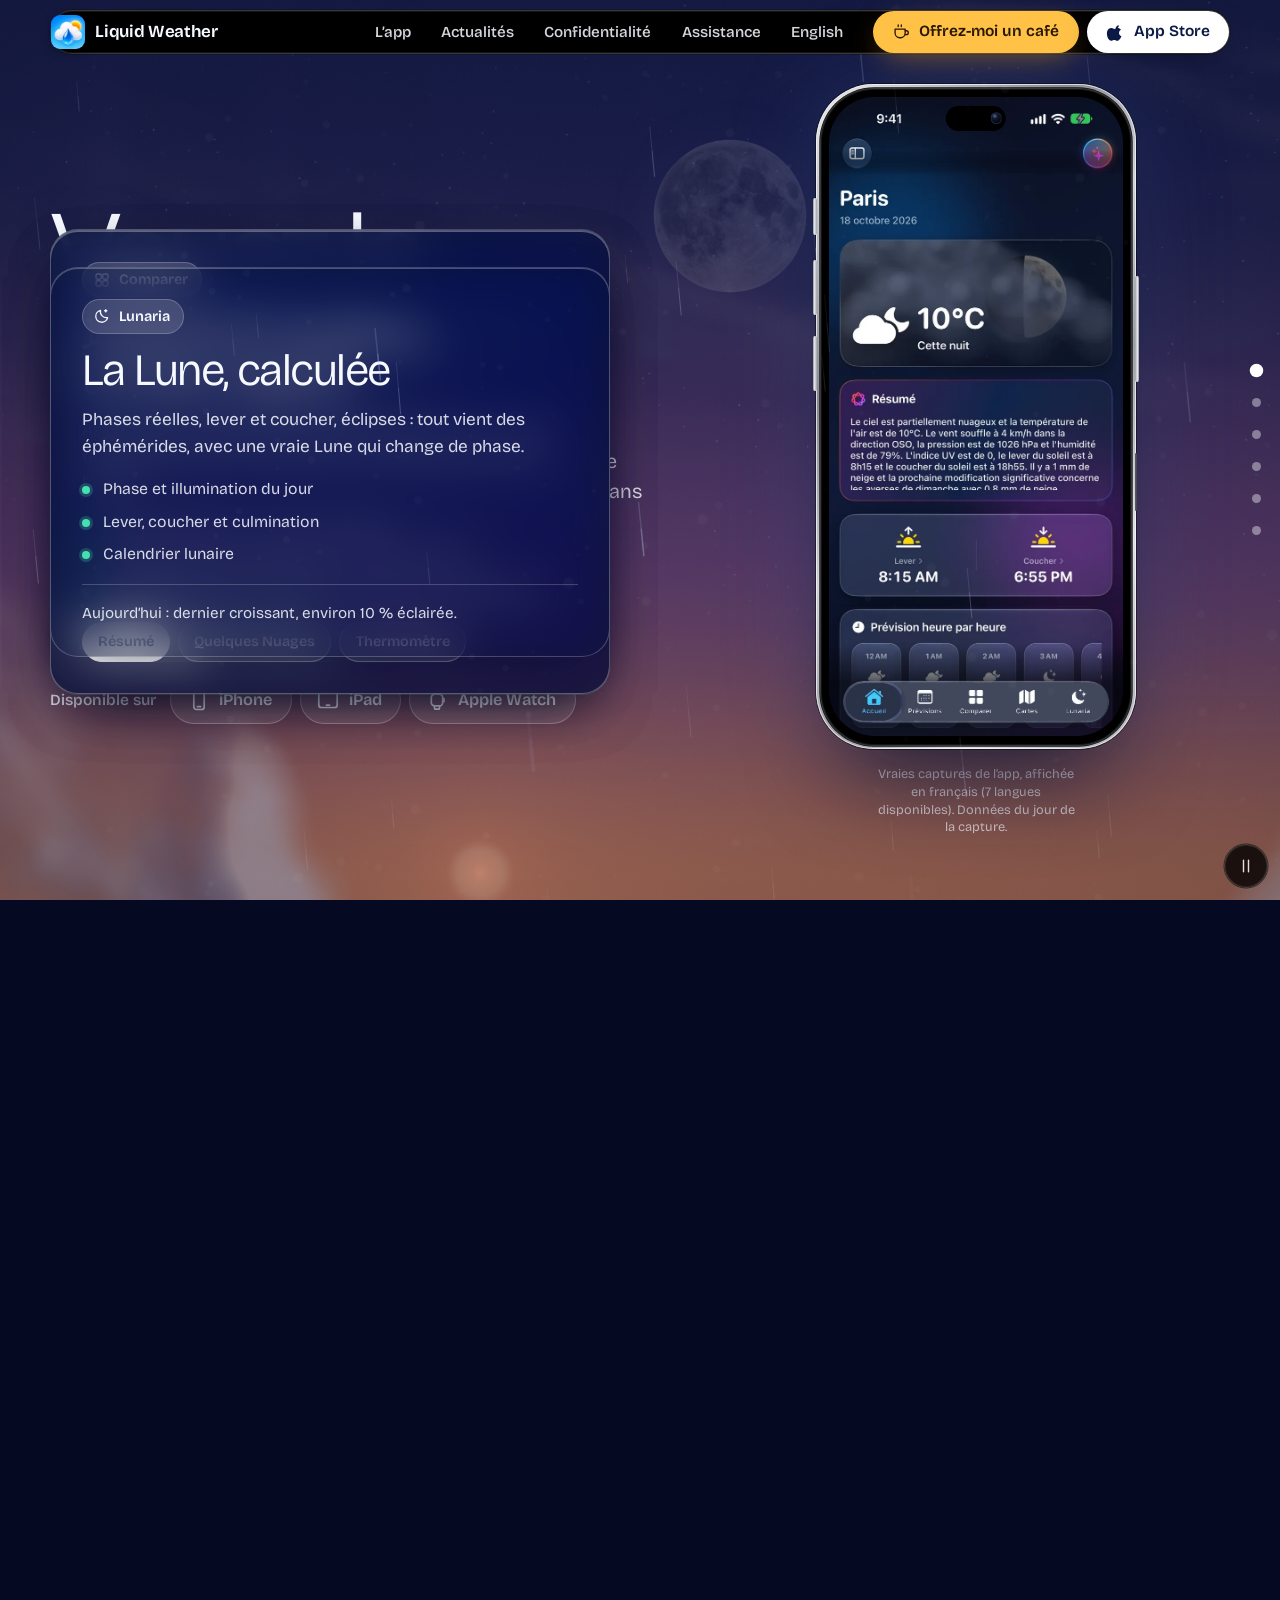
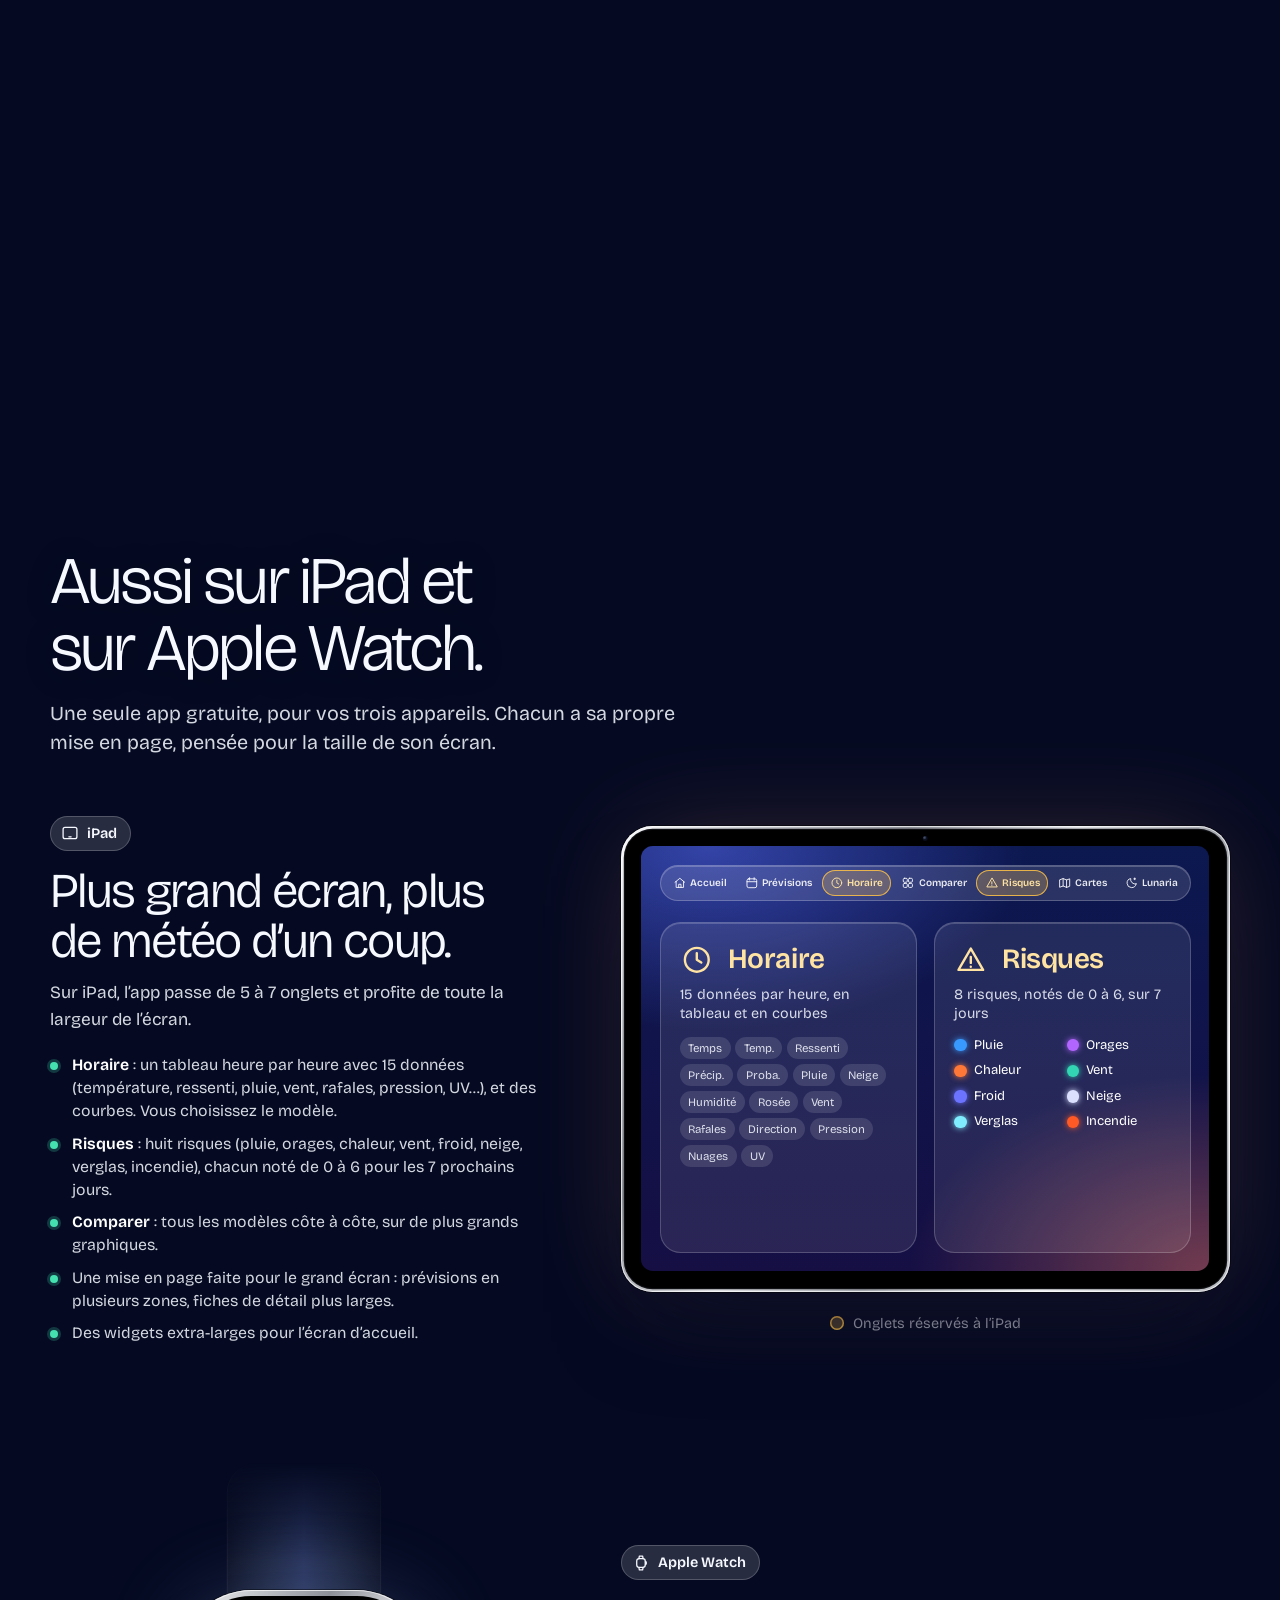
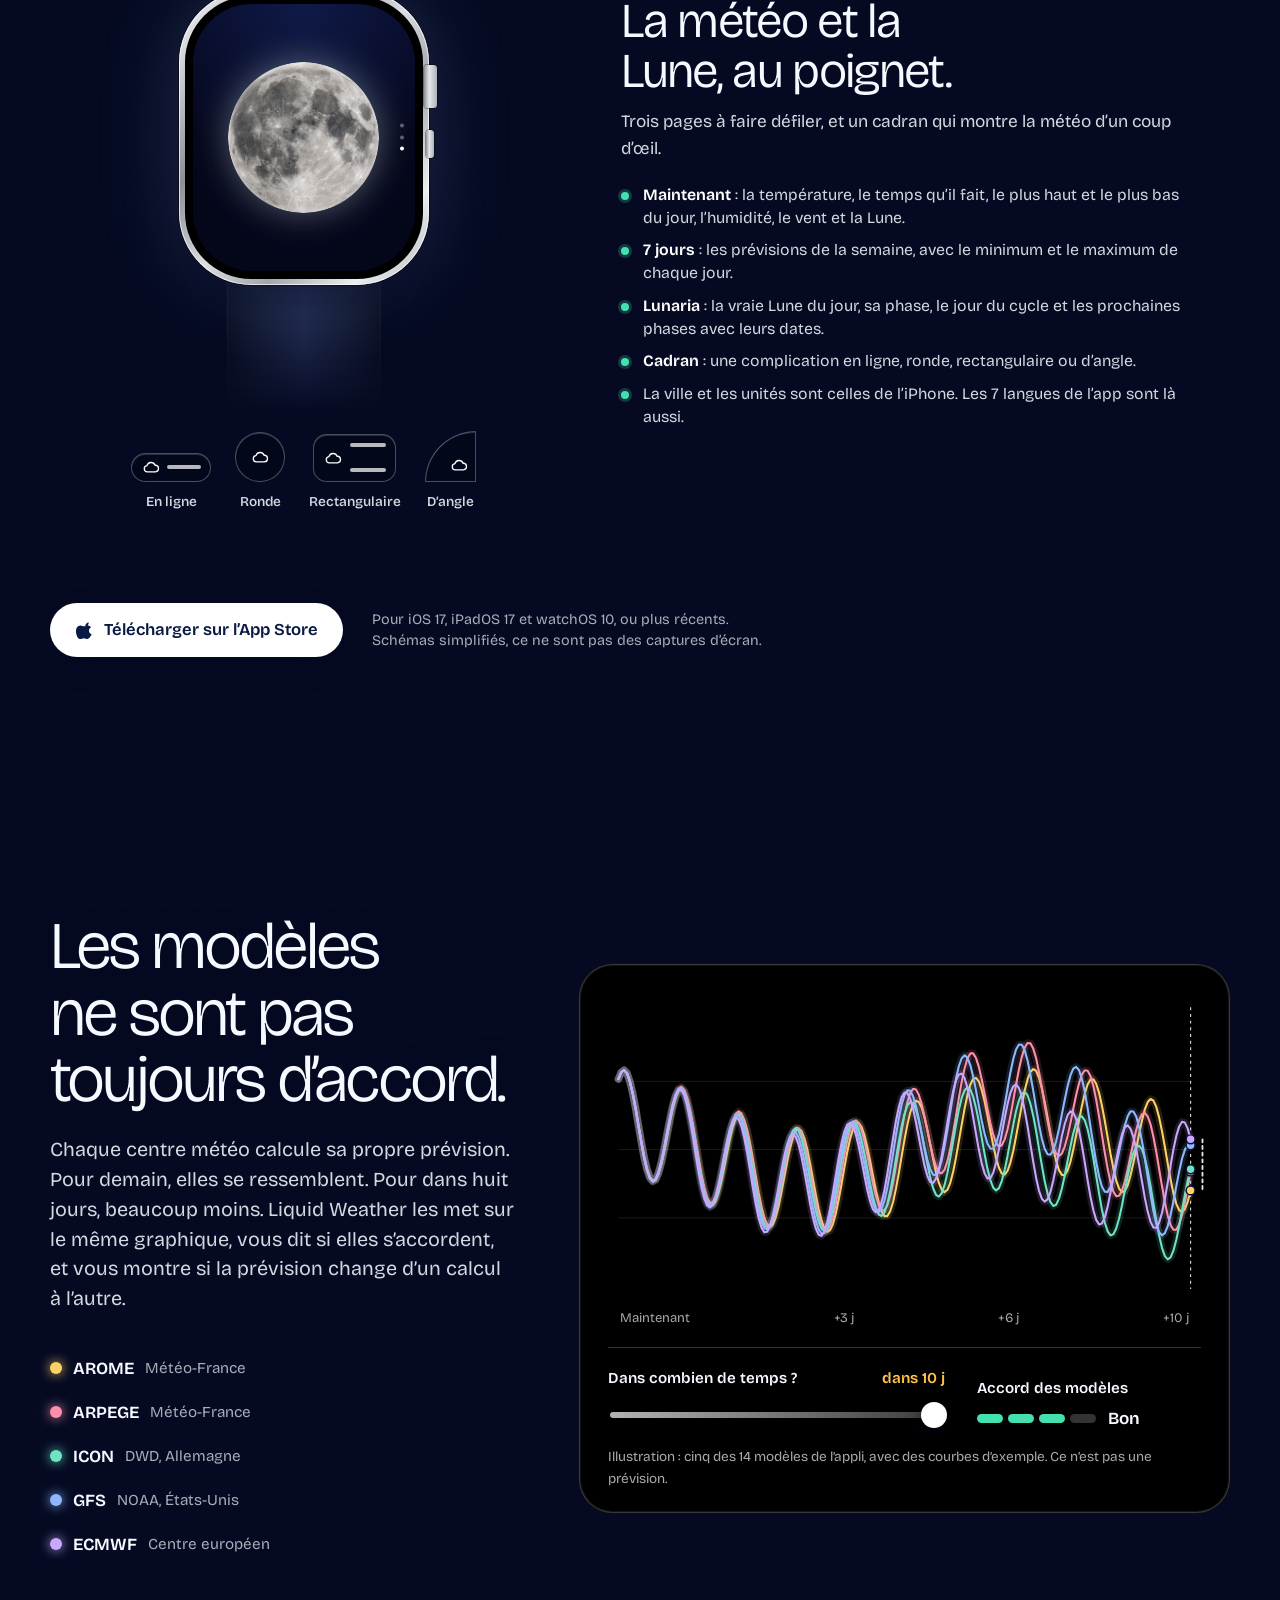
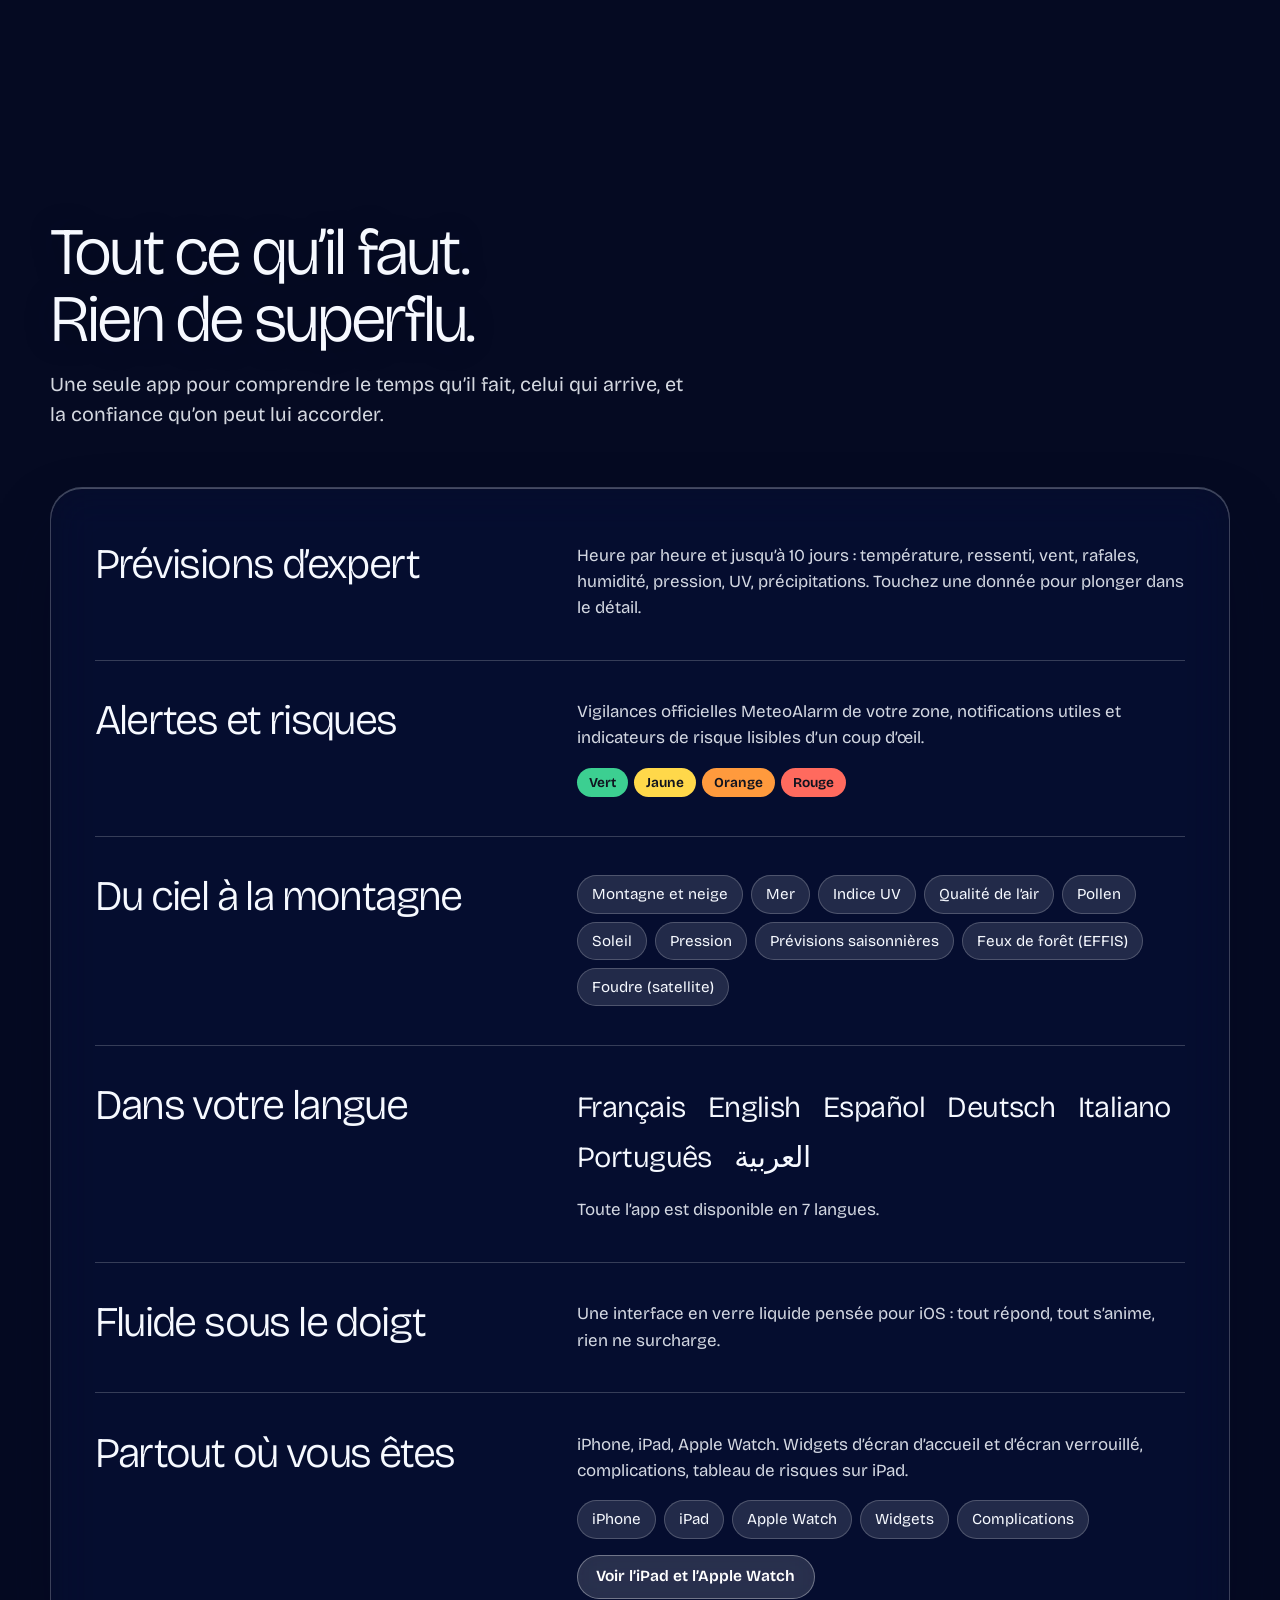
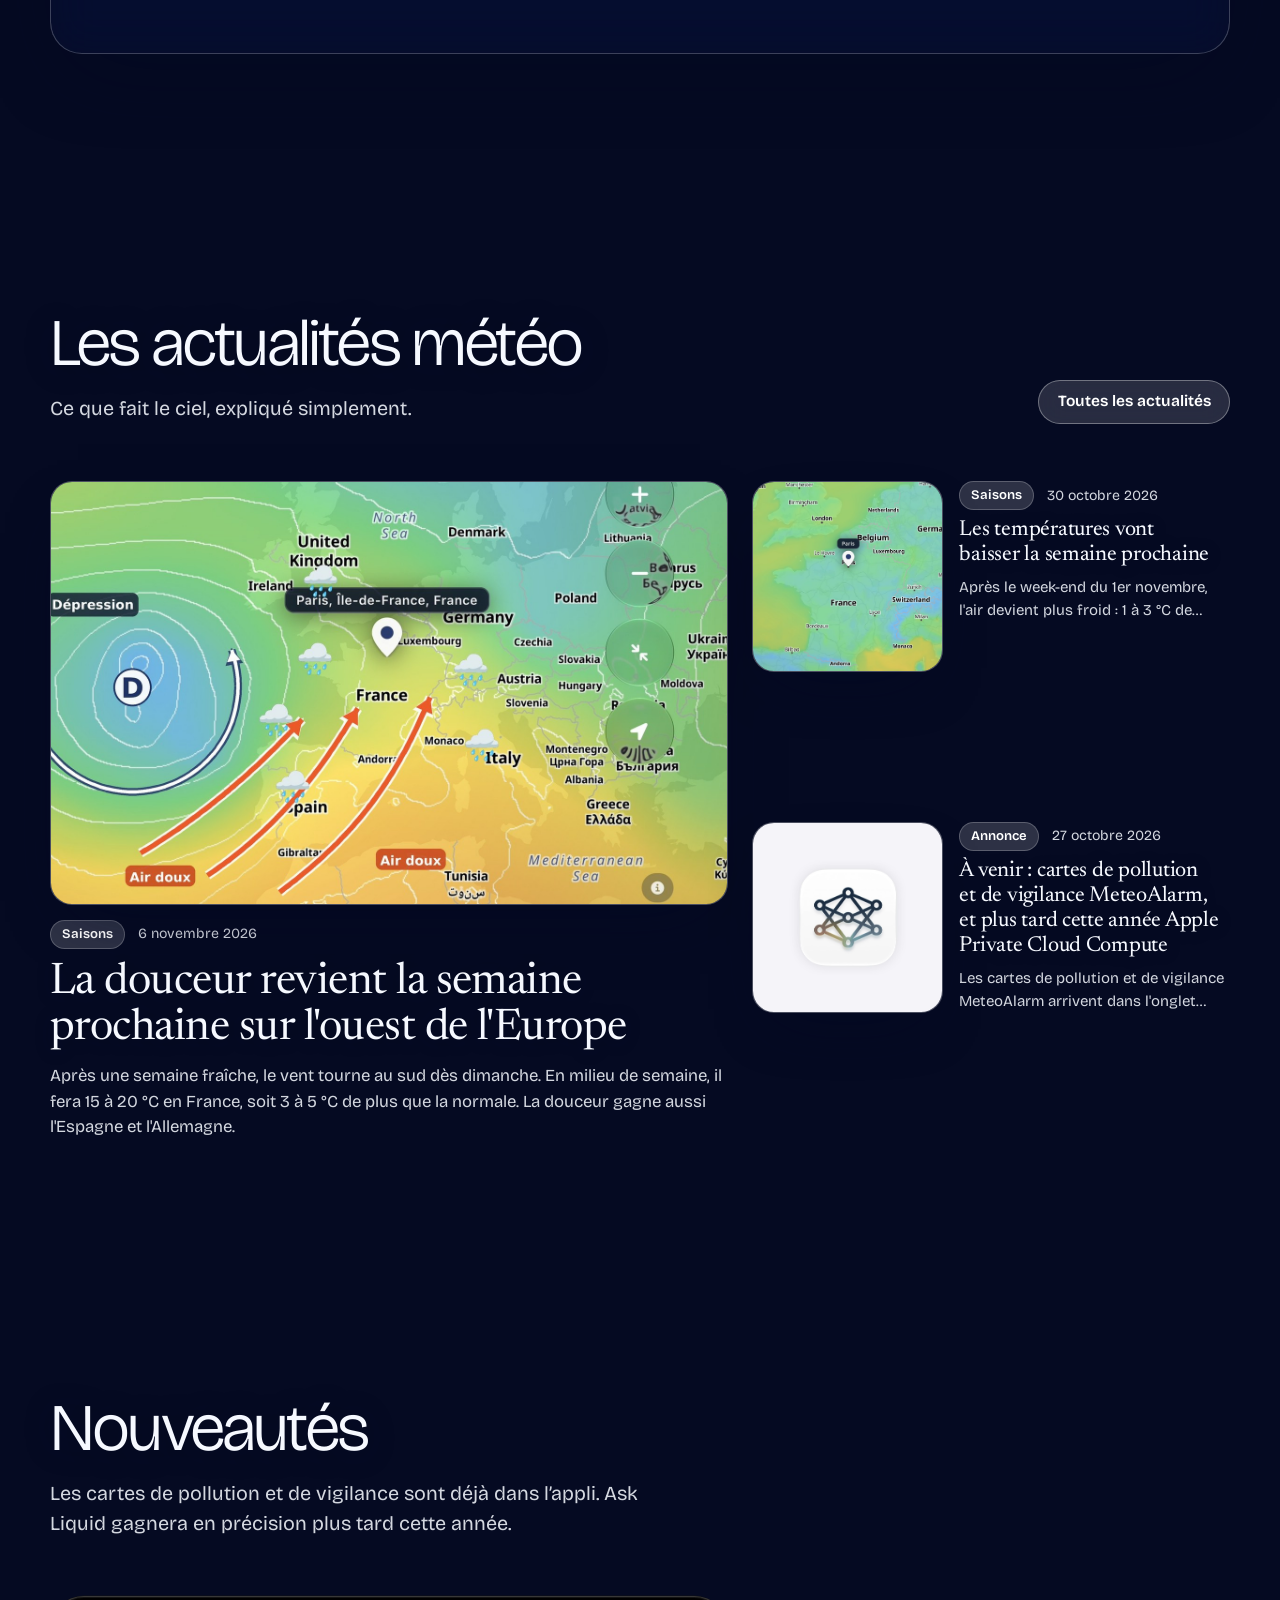
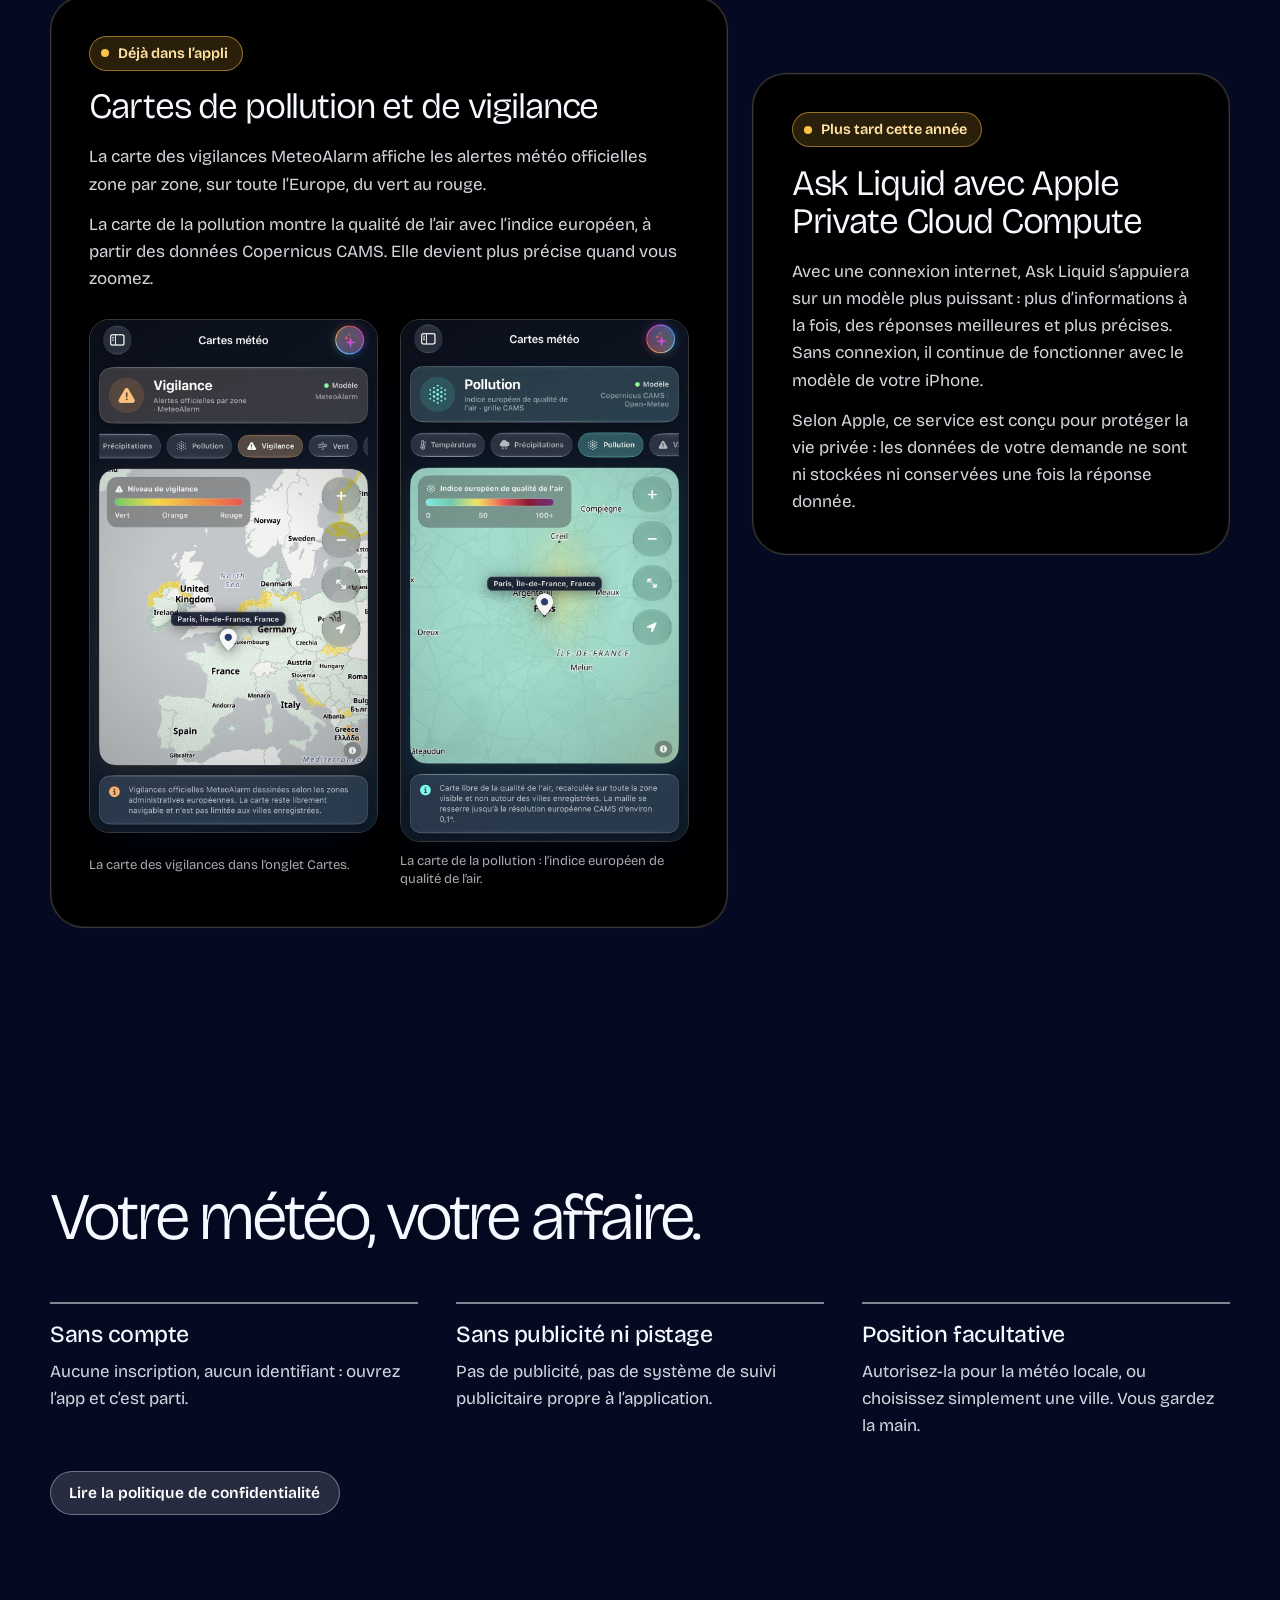
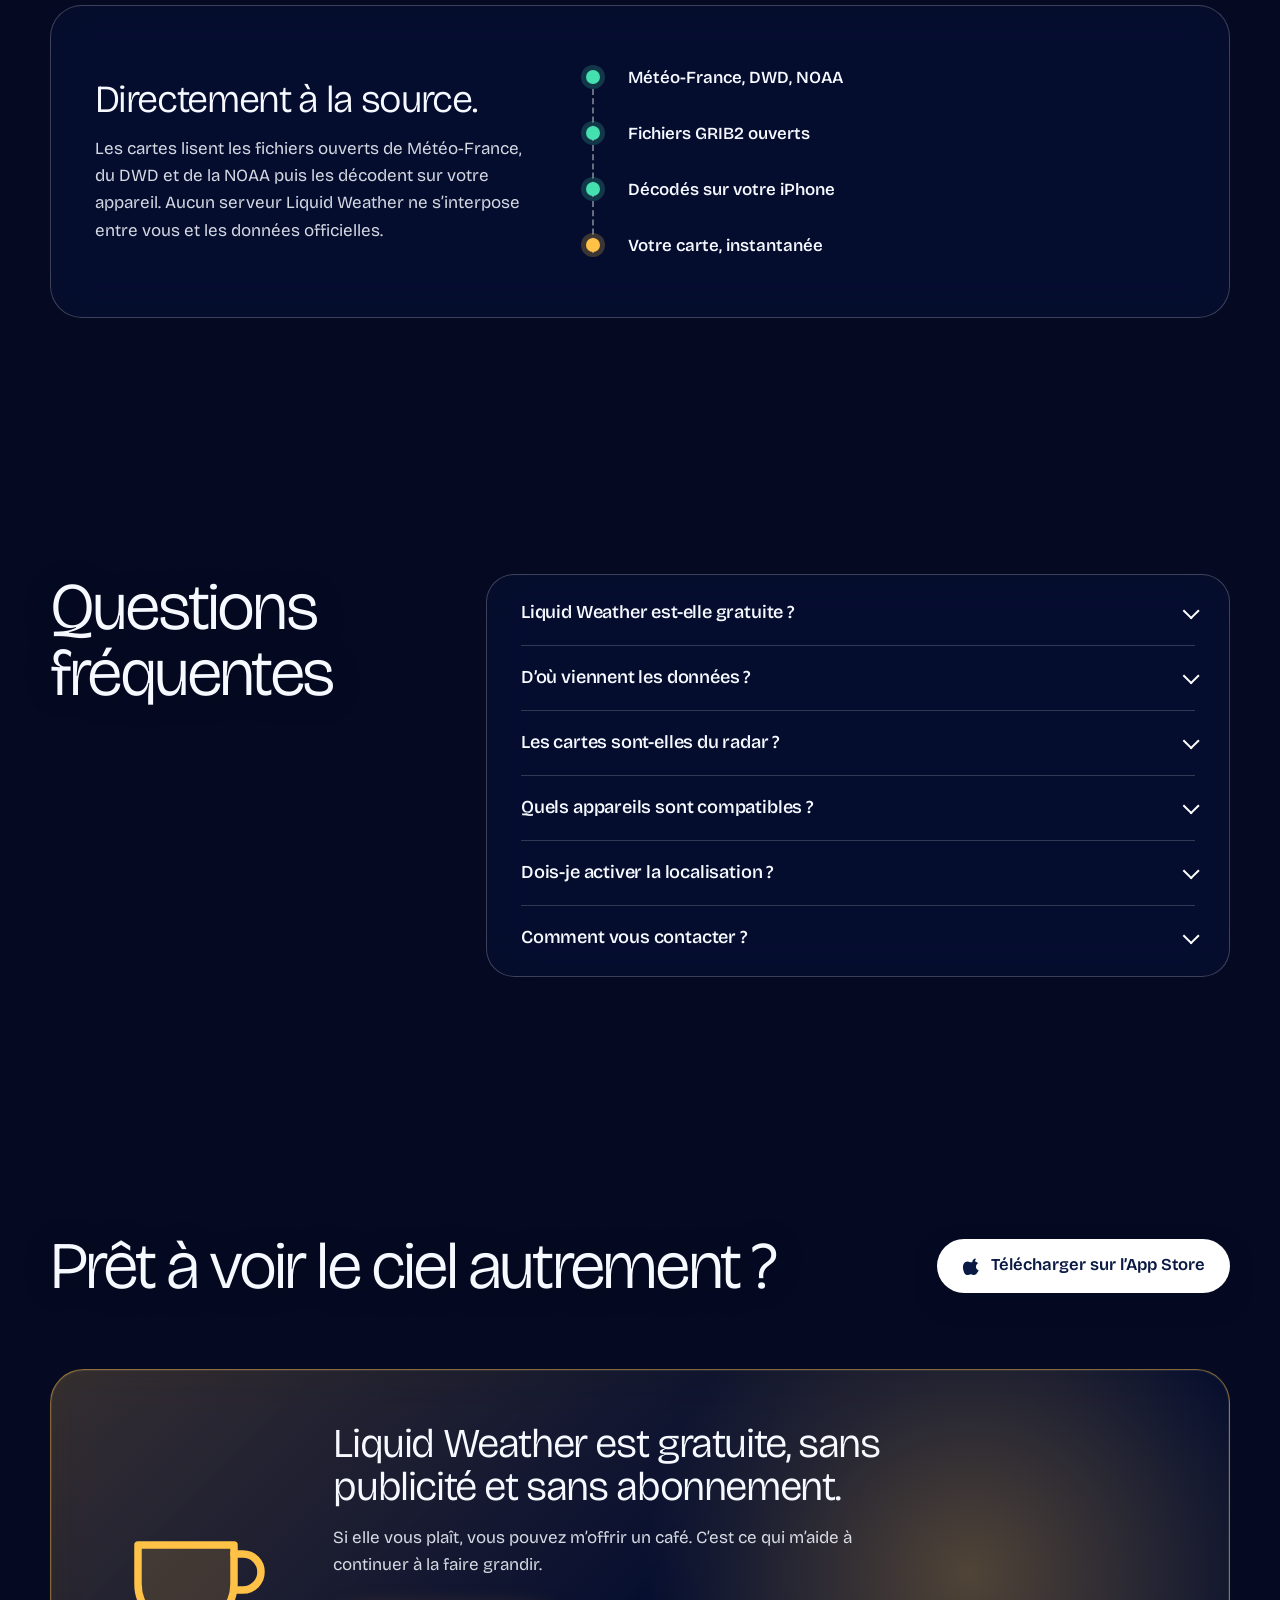
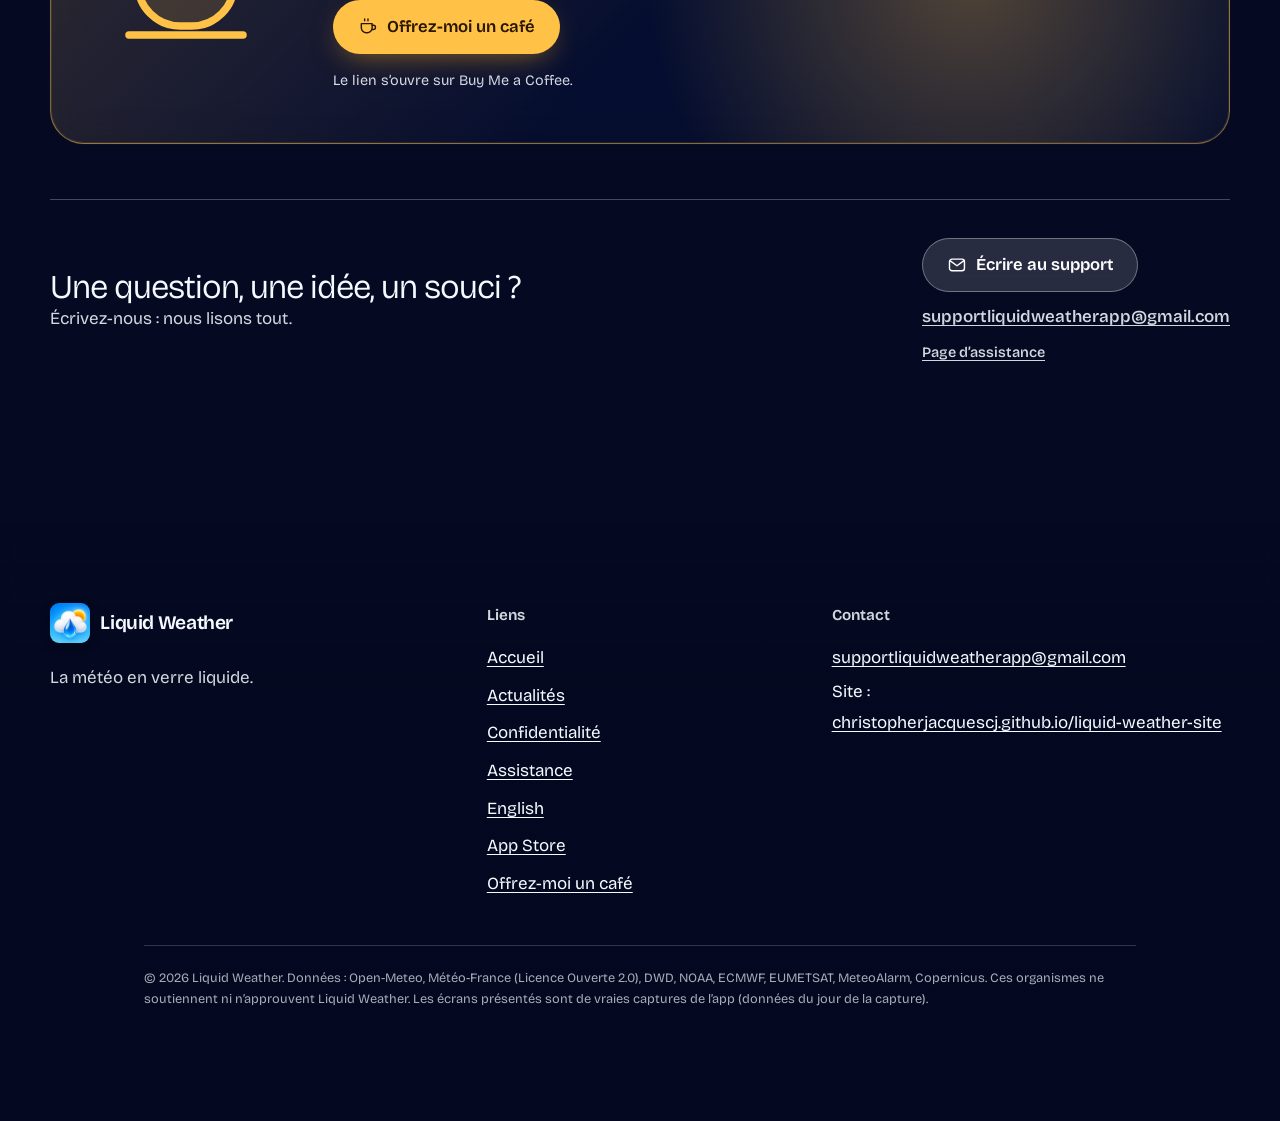
==== commit ada707f0: "Mobile : le téléphone de la visite s'adapte à la place que laisse le chapitre Sur petit écran, l'iPh" ====
--- a/index.html
+++ b/index.html
@@ -24,7 +24,7 @@
 <link rel="icon" type="image/png" href="assets/favicon.png">
 <link rel="apple-touch-icon" href="assets/apple-touch-icon.png">
 <link rel="preload" href="assets/fonts/bricolage-latin.woff2" as="font" type="font/woff2" crossorigin>
-<link rel="stylesheet" href="css/site.css?v=cdcd277e">
+<link rel="stylesheet" href="css/site.css?v=3a586dd4">
 <script>document.documentElement.className='js'</script>
 <script type="application/ld+json">{"@context":"https://schema.org","@type":"MobileApplication","name":"Liquid Weather","operatingSystem":"iOS, iPadOS, watchOS","applicationCategory":"WeatherApplication","description":"Liquid Weather compare jusqu’à 14 modèles météo (AROME, ICON, ARPEGE, GFS, ECMWF…) : prévisions heure par heure, cartes HD animées, alertes officielles, Lune et assistant IA. Sur iPhone, iPad et Apple Watch. Gratuit, sans pub.","offers":{"@type":"Offer","price":"0","priceCurrency":"EUR"},"inLanguage":["fr","en","es","de","it","pt","ar"],"url":"https://christopherjacquescj.github.io/liquid-weather-site/"}</script>
 </head>
@@ -278,6 +278,6 @@
 <script src="js/sky.js?v=c74ab954" defer></script>
 <script src="js/fx.js?v=199fb62c" defer></script>
 <script src="js/site.js?v=a8583608" defer></script>
-<script src="js/home.js?v=733b16d8" defer></script>
+<script src="js/home.js?v=5a70e6de" defer></script>
 
 </body></html>
--- a/css/site.css
+++ b/css/site.css
@@ -141,6 +141,7 @@
 .chips button[aria-pressed=true]{background:#fff;color:#0a1a44;border-color:#fff}
 .moon-live{margin-top:1.1rem;font-size:.95rem;color:var(--ink-2);padding-top:1rem;border-top:1px solid rgba(255,255,255,.2)}
 
+@property --w{syntax:"<length>";inherits:true;initial-value:200px}
 .tour-phone{position:relative;display:grid;justify-items:center;align-content:center;gap:1rem;height:100%;padding-top:64px;padding-bottom:44px;z-index:1}
 /* iPhone 18 Pro, finition argent : proportions du vrai appareil (71,9 × 150 mm, écran 6,3″ de 402 × 874 pt) */
 .phone{--w:min(36svh,25vw,350px);--rail:calc(var(--w) * .011);--bez:calc(var(--w) * .026);width:var(--w);perspective:1600px;flex:none}
@@ -556,12 +557,19 @@
   .burger{display:block}
   .nav-in{justify-content:space-between}
   .nav-cta{margin-left:auto}
-  .tour-stage{grid-template-columns:1fr;grid-template-rows:minmax(0,1fr) auto;align-items:end;gap:0;padding-inline:max(12px,var(--gut))}
-  .tour-phone{order:1;grid-row:1;height:auto;padding-top:76px;padding-bottom:0;align-content:start}
-  .tour-copy{order:2;grid-row:2;height:auto;padding:0 0 calc(64px + env(safe-area-inset-bottom))}
-  .phone{--w:min(58vw,27svh,260px)}
+  /* petit écran : le téléphone en haut, le texte du chapitre en bas ; le téléphone prend la place que le chapitre actif lui laisse
+     (home.js écrit la hauteur du chapitre dans --copy-h), il ne passe donc plus sous le menu */
+  .tour-stage{grid-template-columns:1fr;grid-template-rows:minmax(0,1fr);align-items:stretch;gap:0;padding-inline:max(12px,var(--gut))}
+  .tour-phone{grid-area:1/1;align-self:start;height:auto;padding-top:76px;padding-bottom:0;align-content:start}
+  .tour-copy{grid-area:1/1;align-self:end;height:auto;padding:0 0 calc(64px + env(safe-area-inset-bottom))}
+  .js .tour-copy{pointer-events:none}
+  .js .chap.is-on{pointer-events:auto}
+  .tour-stage{--safe-b:env(safe-area-inset-bottom,0px)}
+  .tour-phone{transition:opacity .4s ease}
+  .tour-stage.no-room .tour-phone{opacity:0;visibility:hidden;transition:opacity .4s ease,visibility 0s .4s}
+  .phone{--w:clamp(104px,calc((100svh - var(--copy-h,300px) - 156px - env(safe-area-inset-bottom,0px)) / 2.26),min(58vw,260px));transition:--w .6s cubic-bezier(.2,.7,.2,1)}
   .phone-note{display:none}
-  .chap{max-width:none}
+  .chap{max-width:none;align-self:end}
   .chap.panel{padding:16px 18px}
   .chap .ticks{display:none}
   .chap .chips{margin-top:.8rem}
@@ -589,6 +597,9 @@
   .np-list .card-lead{grid-template-columns:1fr}
   .more .np-list{grid-template-columns:1fr}
 }
+@media (max-width:860px) and (max-height:780px){
+  .chap .chap-text{display:none}   /* écran court : le titre et les puces suffisent, le téléphone garde une taille lisible */
+}
 @media (max-width:540px){
   .np-search{flex:1 1 100%;max-width:none}
   .menu-pop{min-width:min(16rem,calc(100vw - 2 * var(--gut)))}
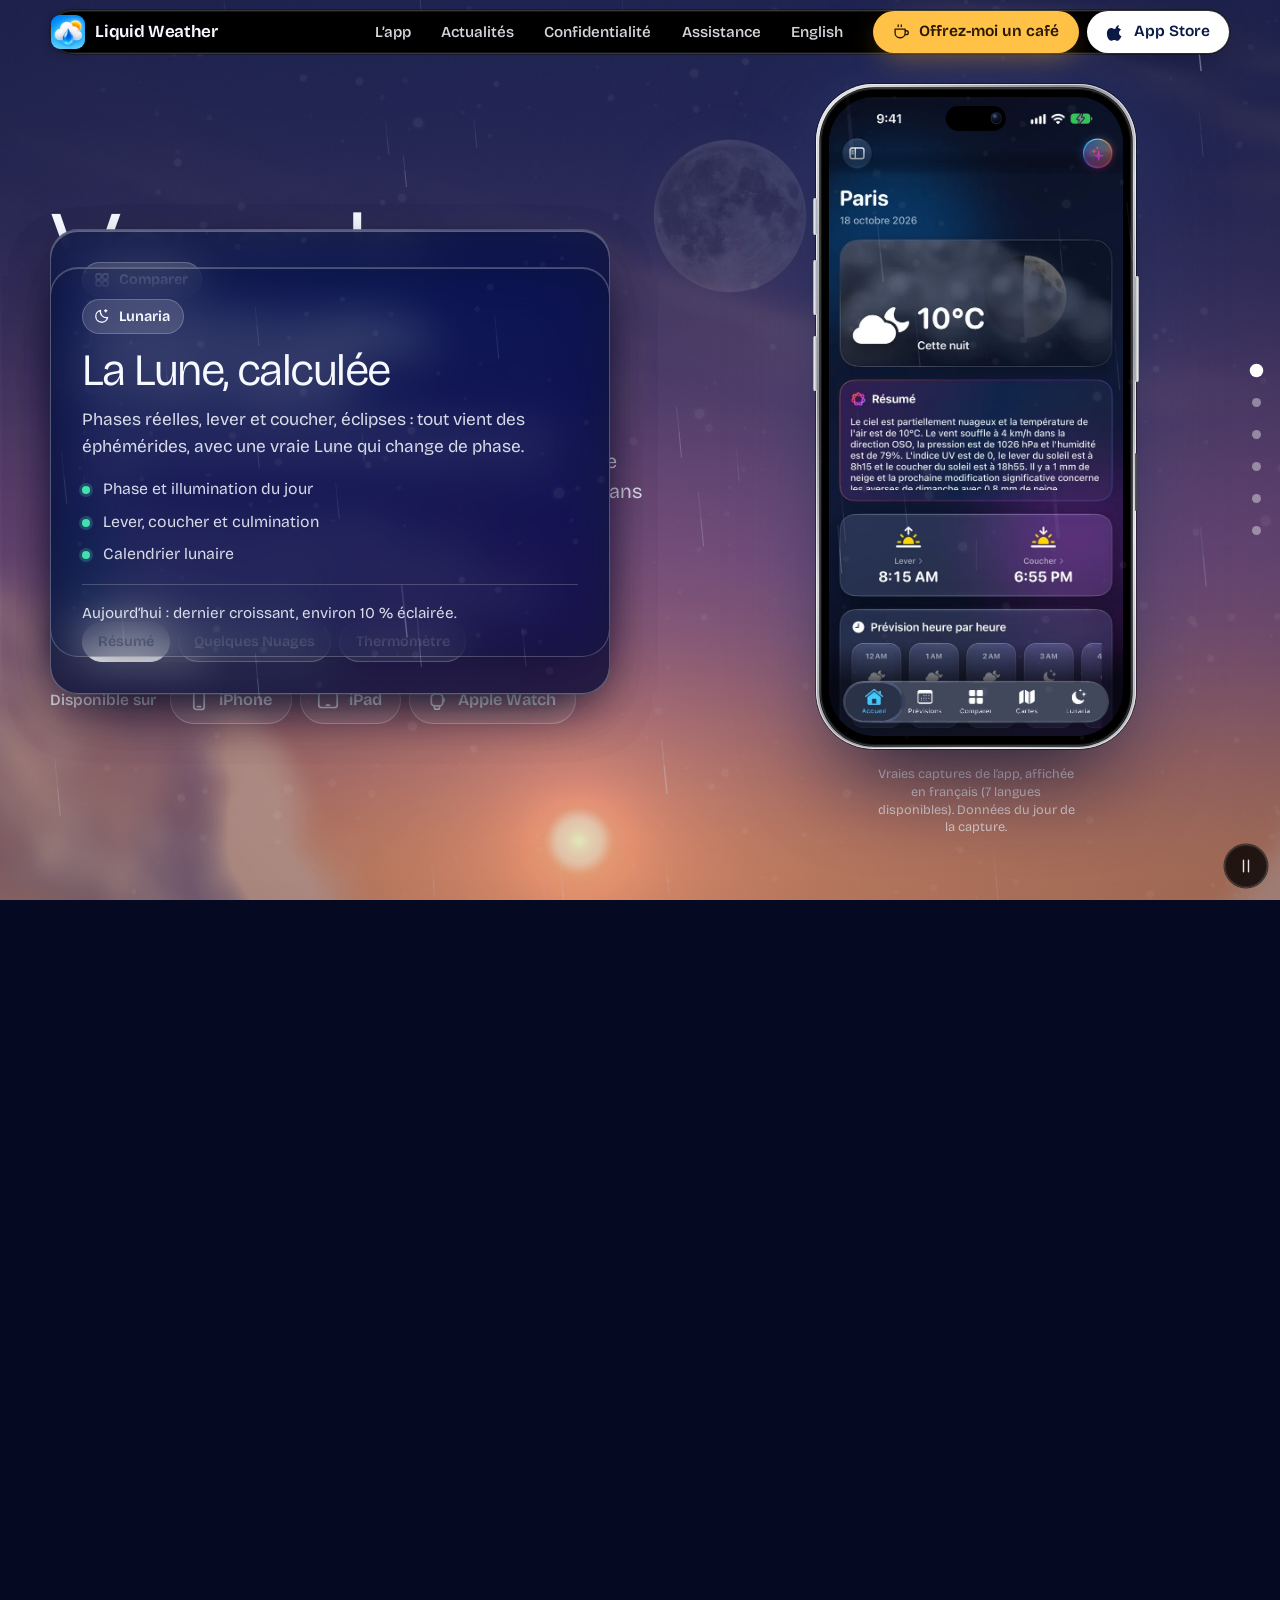
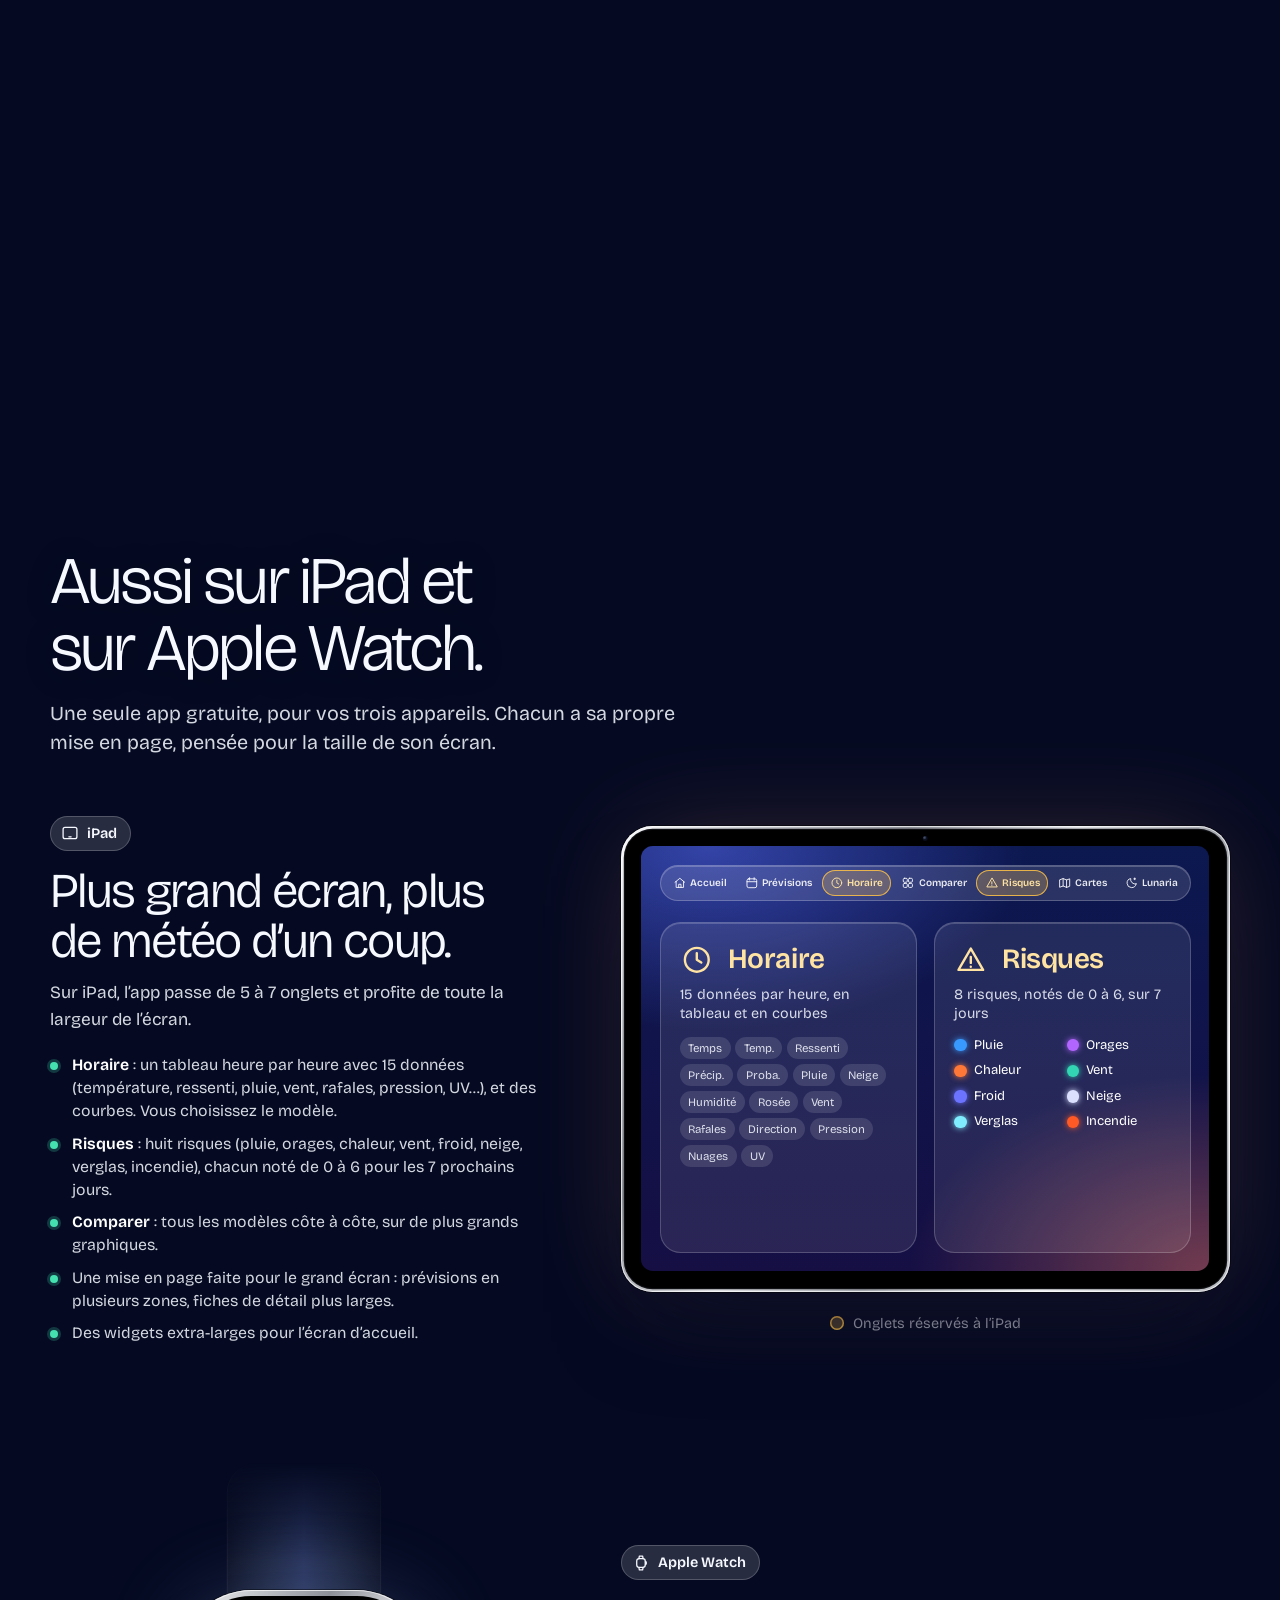
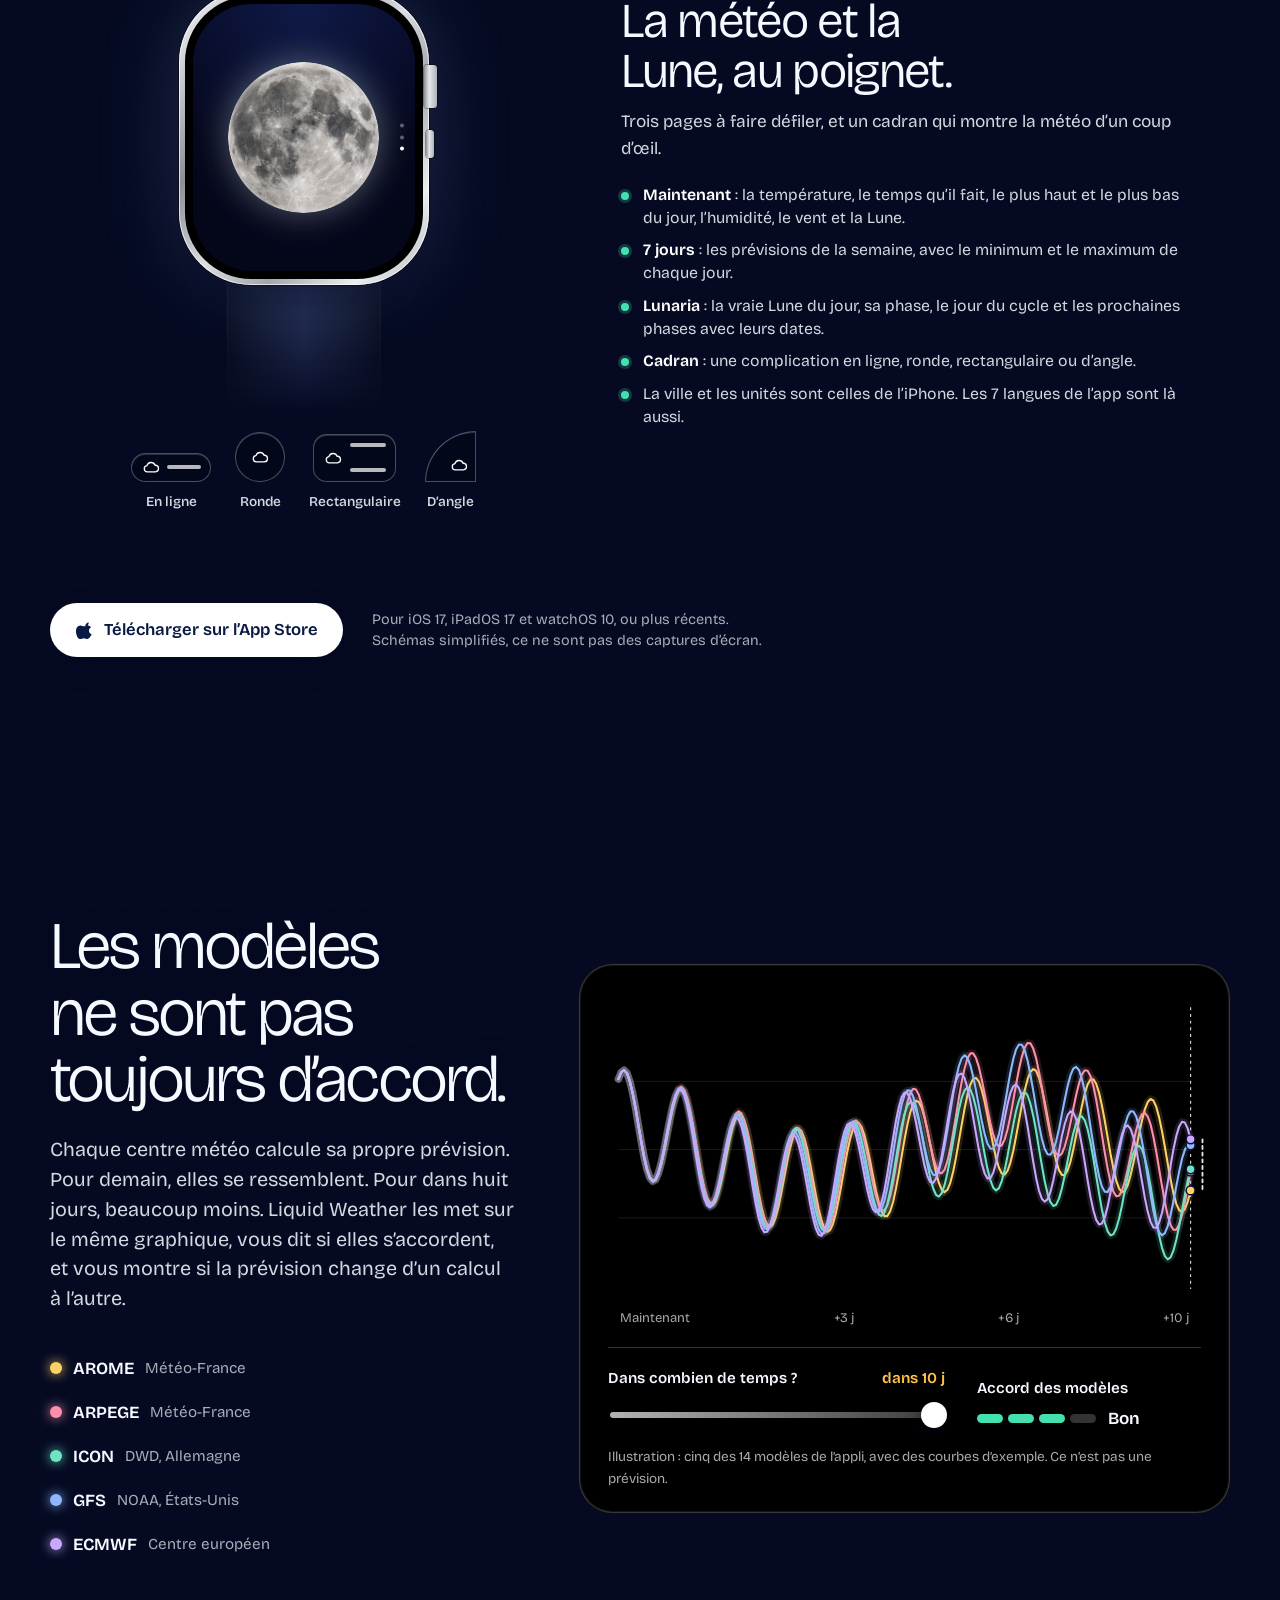
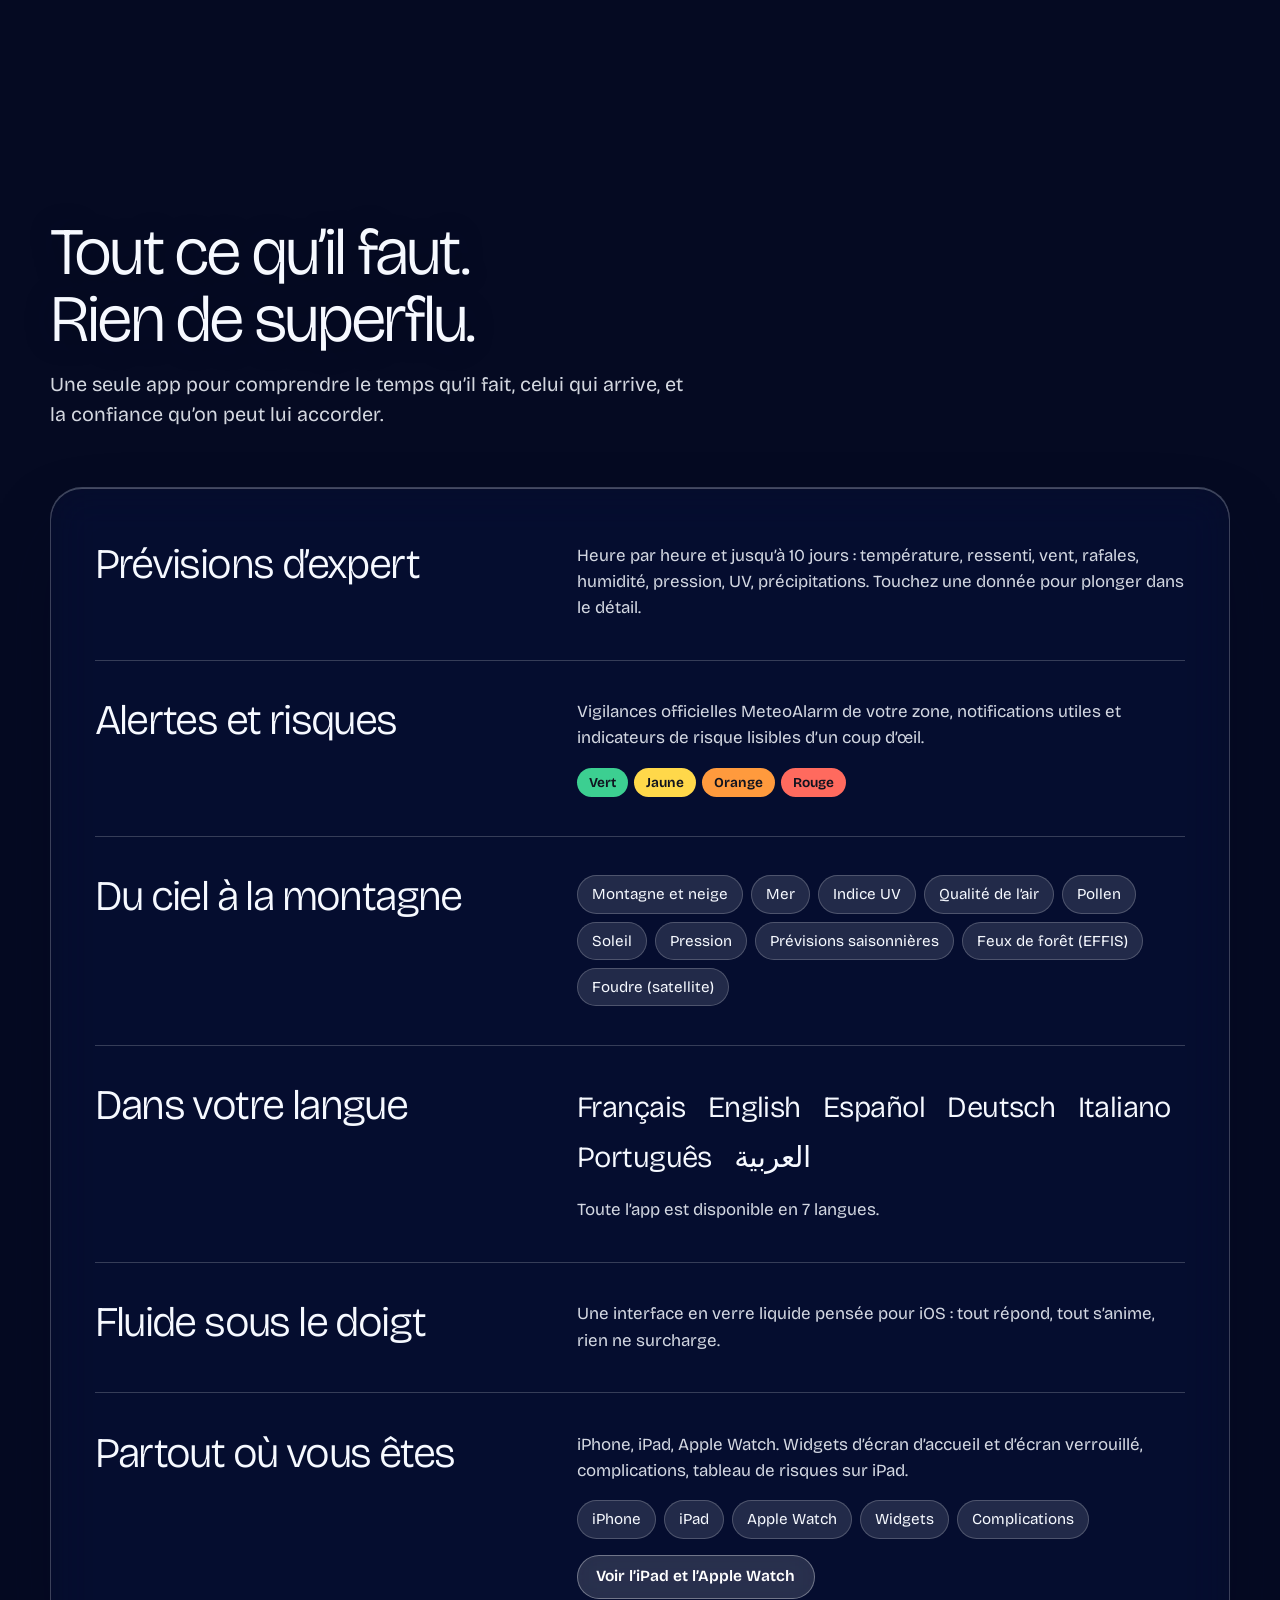
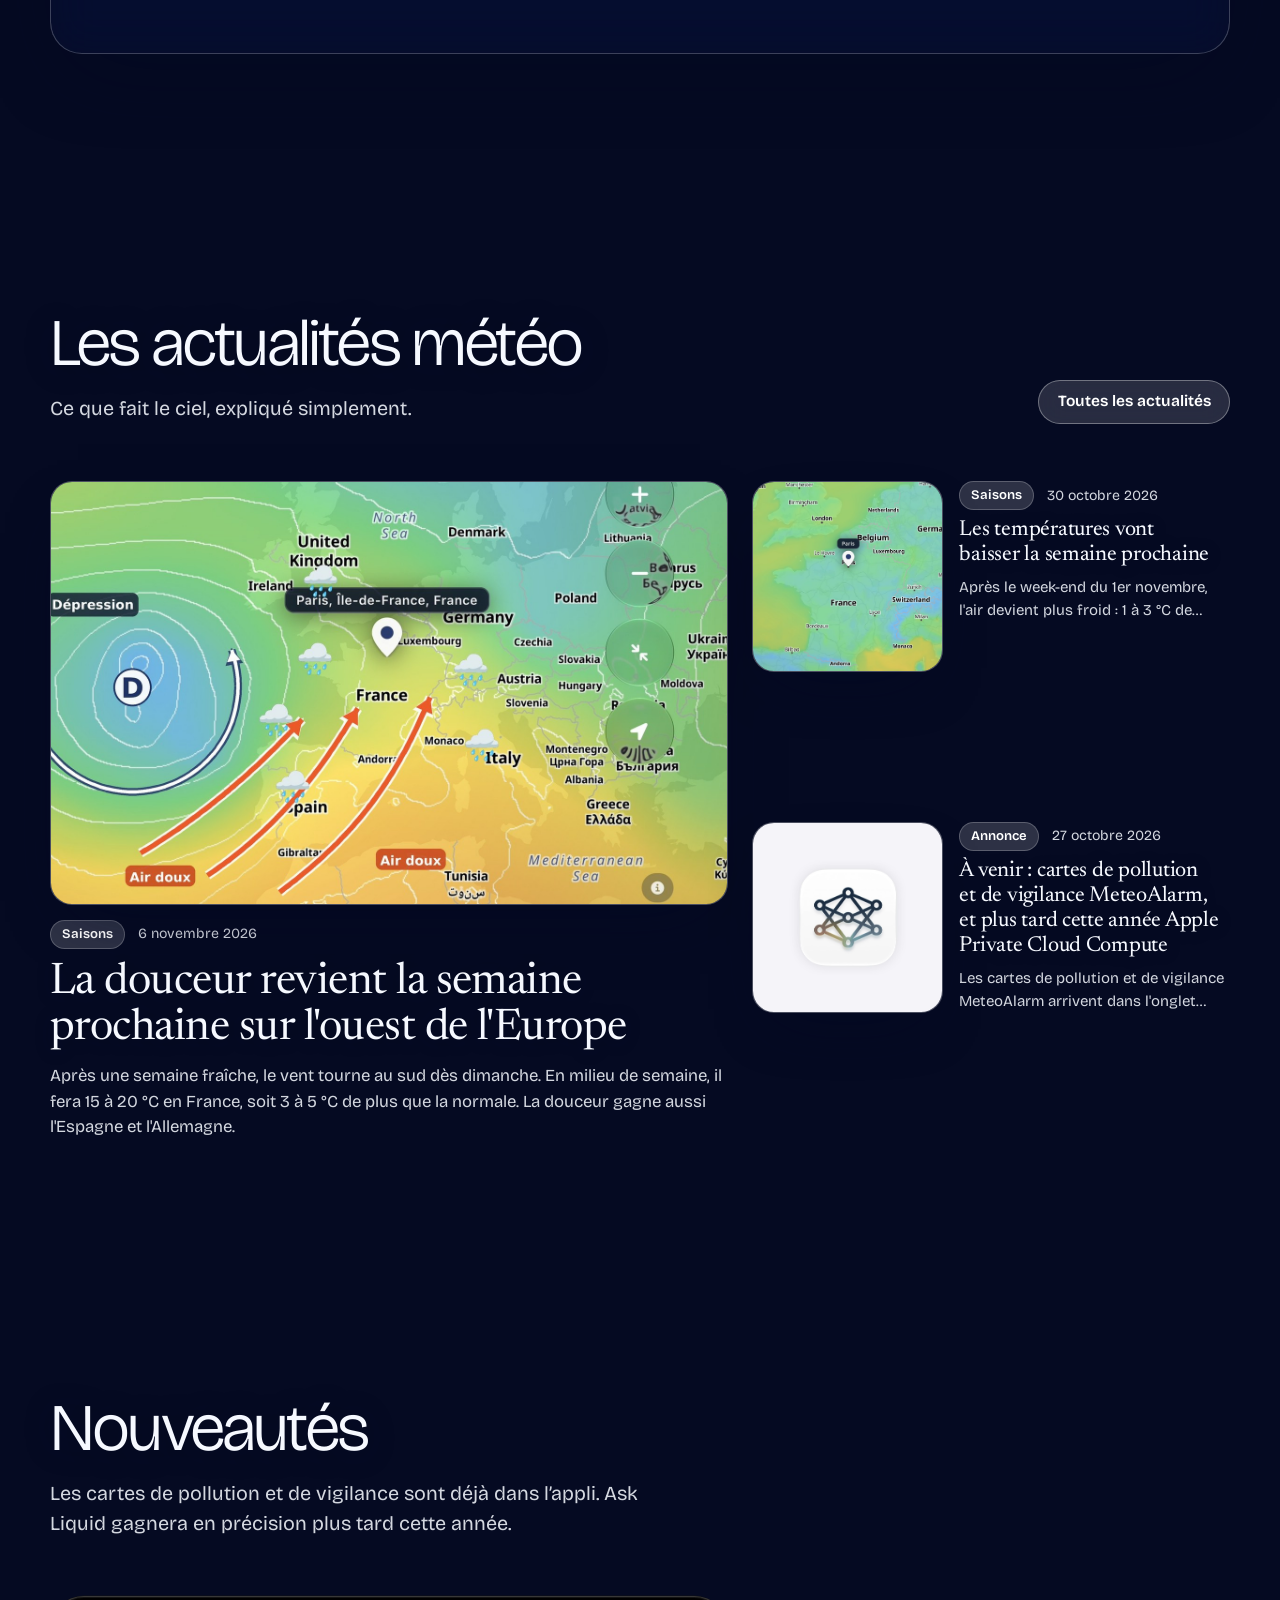
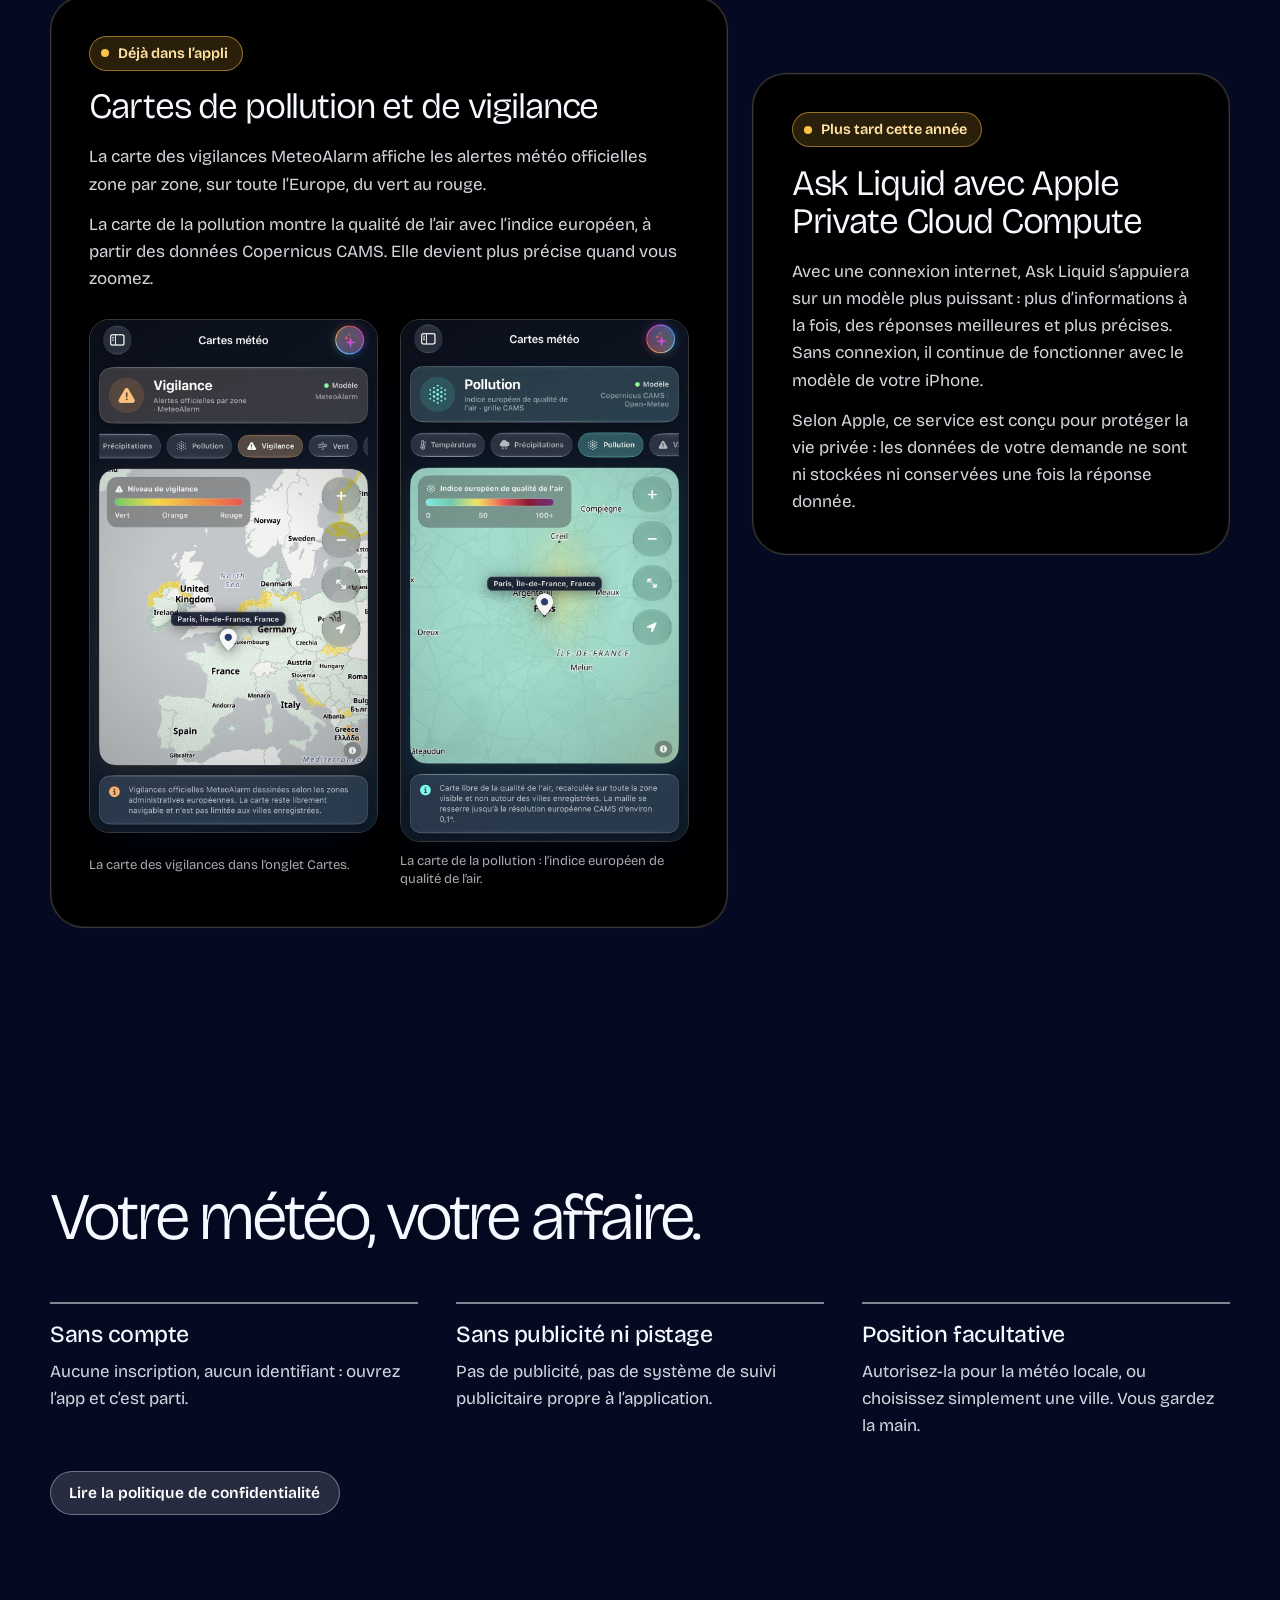
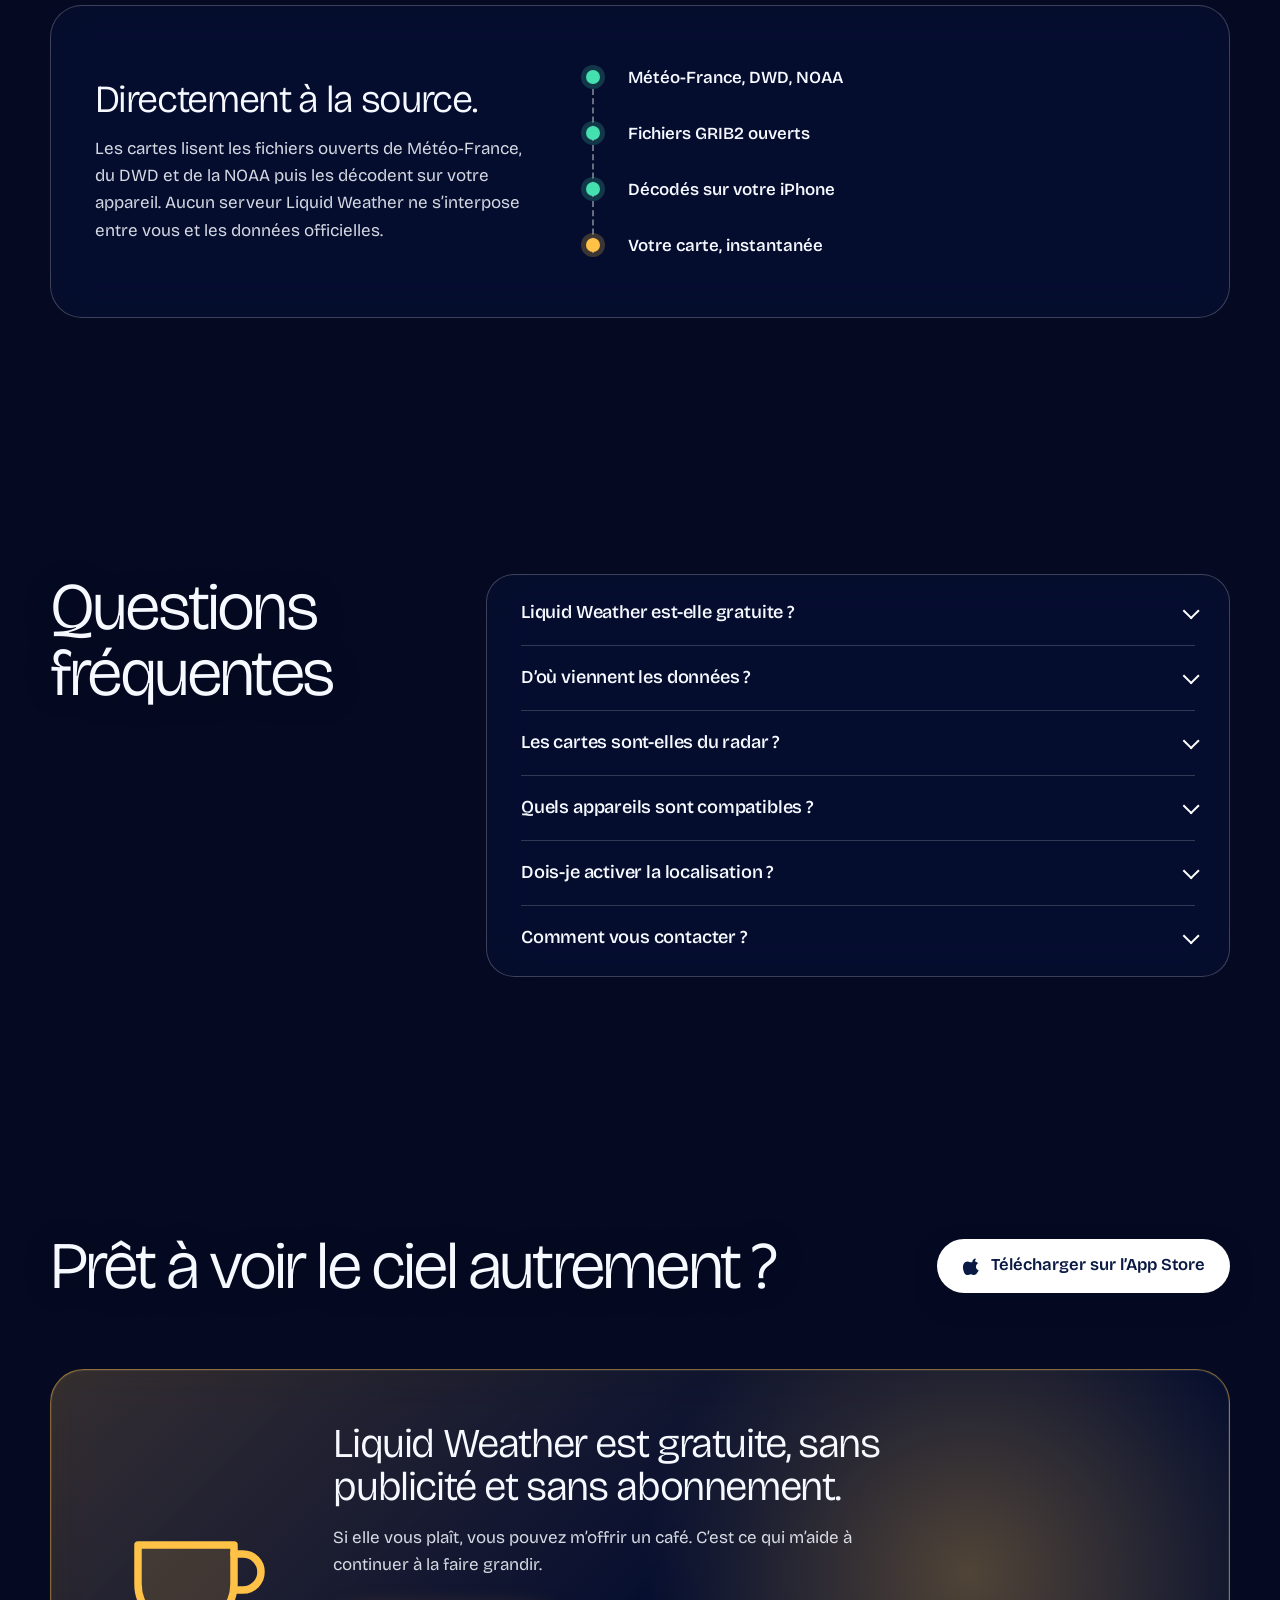
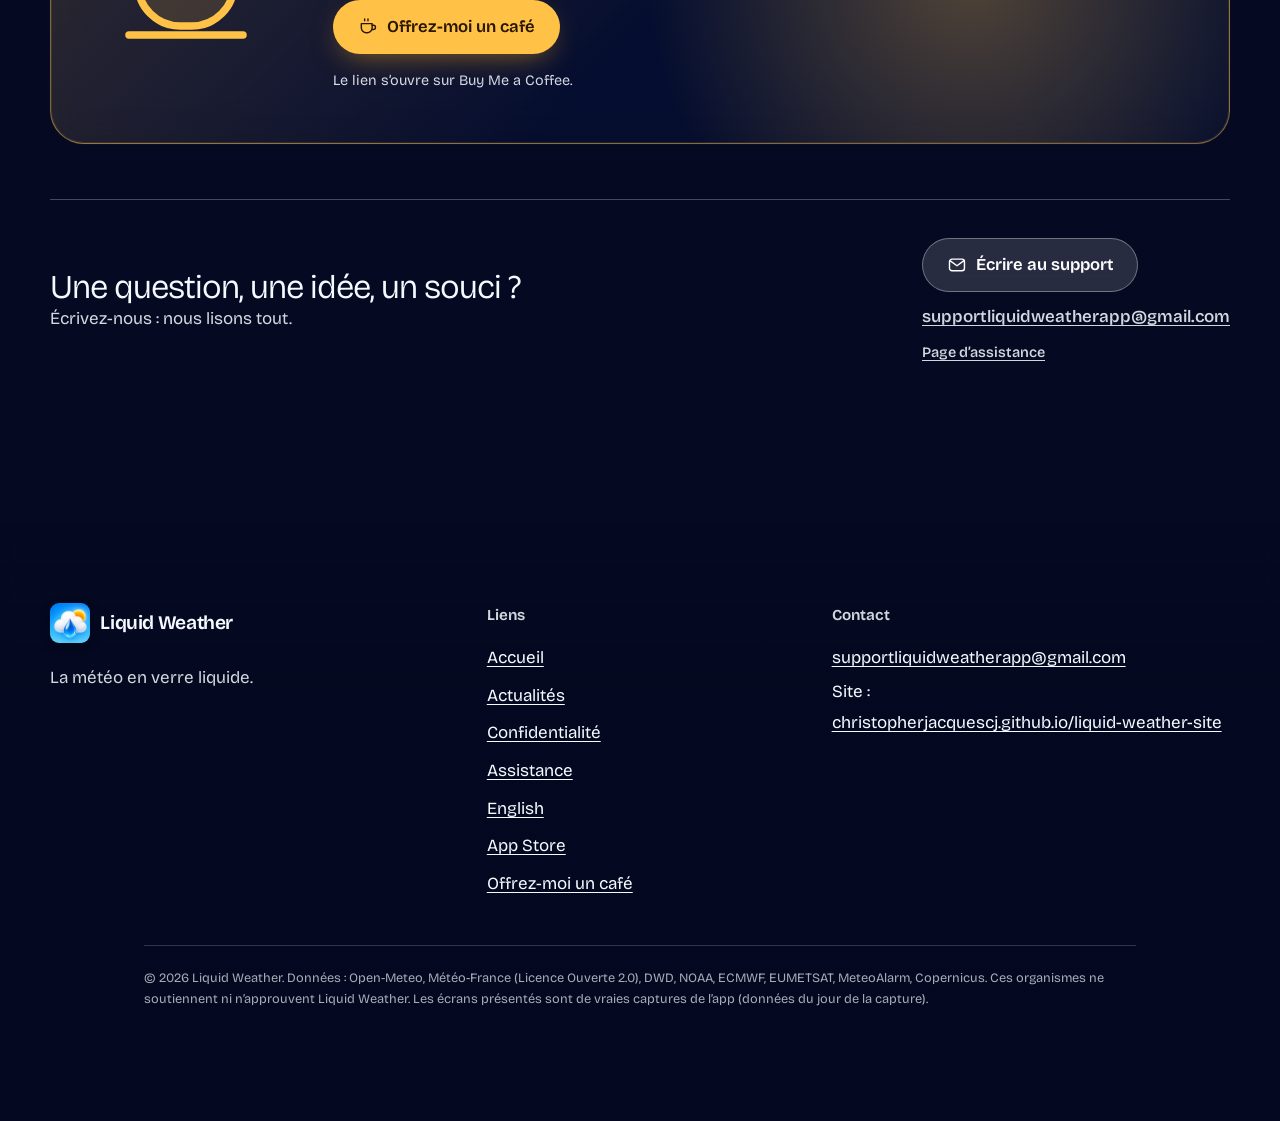
==== commit 5f6d6a82: "Ciel : les temps se voient même quand on défile vite, et les nuages arrivent dès le ciel bleu - Chaq" ====
--- a/index.html
+++ b/index.html
@@ -50,7 +50,7 @@
 </header>
 <main id="main">
 <section class="tour" id="app" aria-label="Visite de l’app">
-<span class="sky-mark" data-sky="now" style="top:0%" aria-hidden="true"></span><span class="sky-mark" data-sky="now" style="top:14%" aria-hidden="true"></span><span class="sky-mark" data-sky="clear" style="top:28%" aria-hidden="true"></span><span class="sky-mark" data-sky="clear" style="top:62%" aria-hidden="true"></span><span class="sky-mark" data-sky="aurora" style="top:80%" aria-hidden="true"></span><span class="sky-mark" data-sky="aurora" style="top:100%" aria-hidden="true"></span>
+<span class="sky-mark" data-sky="now" style="top:0%" aria-hidden="true"></span><span class="sky-mark" data-sky="now" style="top:14%" aria-hidden="true"></span><span class="sky-mark" data-sky="fair" style="top:28%" aria-hidden="true"></span><span class="sky-mark" data-sky="fair" style="top:62%" aria-hidden="true"></span><span class="sky-mark" data-sky="aurora" style="top:80%" aria-hidden="true"></span><span class="sky-mark" data-sky="aurora" style="top:100%" aria-hidden="true"></span>
 <div class="tour-stage">
 <div class="tour-copy">
 <article class="chap chap-hero" data-chap="0">
@@ -111,7 +111,7 @@
 <script type="application/json" id="tour-data">{"screen":[660,1434],"hots":{"home":[5.682,91.736,19.318,5.649],"forecast":[23.0,91.736,19.318,5.649],"compare":[40.341,91.736,19.318,5.649],"maps":[57.682,91.736,19.318,5.649],"moon":[75.0,91.736,19.318,5.649]},"tabs":[{"id":"home","ratio":6.7242,"layers":[{"img":"assets/home.webp?v=6bb90a4e"}],"top":"assets/home-top.webp?v=c00883e1","bot":"assets/home-tab.webp?v=7573b491"},{"id":"forecast","ratio":7.25,"layers":[{"img":"assets/forecast-s0.webp?v=8556e8db","label":"Températures"},{"img":"assets/forecast-s1.webp?v=844b7ecc","label":"Précipitations"}],"top":"assets/forecast-top.webp?v=76a5504a","bot":"assets/forecast-tab.webp?v=e1511aac"},{"id":"compare","ratio":7.4636,"layers":[{"img":"assets/compare-s0.webp?v=650786d1","label":"Résumé"},{"img":"assets/compare-s1.webp?v=205d80a4","label":"Quelques Nuages"},{"img":"assets/compare-s2.webp?v=34c7e37e","label":"Thermomètre"}],"top":"assets/compare-top.webp?v=ca91ea26","bot":"assets/compare-tab.webp?v=a3e1572a"},{"id":"maps","layers":[{"img":"assets/map-l0.webp?v=2454cc52","label":"Température"},{"img":"assets/map-l1.webp?v=6444a206","label":"Précipitations"},{"img":"assets/map-l2.webp?v=951e3f59","label":"Vent"},{"img":"assets/map-l3.webp?v=60780834","label":"Nuages"},{"img":"assets/map-l4.webp?v=1a82eba0","label":"Cumul neige"}],"times":["assets/map-t0.webp?v=52d239e4","assets/map-t1.webp?v=77d78ab5","assets/map-t2.webp?v=77ea30d7","assets/map-t3.webp?v=0ad05a28","assets/map-t4.webp?v=a14b8e92","assets/map-t5.webp?v=ec3b6987","assets/map-t6.webp?v=0dcb1bc4","assets/map-t7.webp?v=34244625"]},{"id":"moon","ratio":6.8667,"layers":[{"img":"assets/moon.webp?v=b9cad843"}],"top":"assets/moon-top.webp?v=8013d1f9","bot":"assets/moon-tab.webp?v=1711b95f"}]}</script>
 </section>
 <section class="devsec sec" id="appareils" aria-labelledby="dev-t">
-<span class="sky-mark" data-sky="aurora" style="top:4%" aria-hidden="true"></span><span class="sky-mark" data-sky="aurora" style="top:96%" aria-hidden="true"></span>
+<span class="sky-mark" data-sky="aurora" style="top:4%" aria-hidden="true"></span><span class="sky-mark" data-sky="aurora" style="top:46%" aria-hidden="true"></span>
 <div class="wrap">
 <header class="sec-head"><h2 id="dev-t" class="h-sec">Aussi sur iPad et sur Apple Watch.</h2><p class="lead">Une seule app gratuite, pour vos trois appareils. Chacun a sa propre mise en page, pensée pour la taille de son écran.</p></header>
 
@@ -155,7 +155,7 @@
 </div>
 </section>
 <section class="models sec" id="models" aria-labelledby="models-t">
-<span class="sky-mark" data-sky="storm" style="top:20%" aria-hidden="true"></span><span class="sky-mark" data-sky="storm" style="top:80%" aria-hidden="true"></span>
+<span class="sky-mark" data-sky="storm" style="top:26%" aria-hidden="true"></span><span class="sky-mark" data-sky="storm" style="top:82%" aria-hidden="true"></span>
 <div class="wrap models-grid">
 <div class="models-copy">
 <h2 id="models-t" class="h-sec">Les modèles ne sont pas toujours d’accord.</h2>
@@ -275,9 +275,9 @@
 <p class="wrap legal">© 2026 Liquid Weather. Données : Open-Meteo, Météo-France (Licence Ouverte 2.0), DWD, NOAA, ECMWF, EUMETSAT, MeteoAlarm, Copernicus. Ces organismes ne soutiennent ni n’approuvent Liquid Weather. Les écrans présentés sont de vraies captures de l’app (données du jour de la capture).</p>
 </footer>
 <button type="button" class="sky-pause glass" aria-pressed="false" data-label-pause="Mettre le ciel en pause" data-label-play="Relancer le ciel animé" aria-label="Mettre le ciel en pause"><span class="i-pause"><svg viewBox="0 0 24 24" aria-hidden="true" focusable="false" fill="none" stroke="currentColor" stroke-width="1.7" stroke-linecap="round" stroke-linejoin="round" ><path d="M9 5v14M15 5v14"/></svg></span><span class="i-play"><svg viewBox="0 0 24 24" aria-hidden="true" focusable="false" fill="none" stroke="currentColor" stroke-width="1.7" stroke-linecap="round" stroke-linejoin="round" ><path d="M8 5.500v13l10.500-6.500z"/></svg></span></button>
-<script src="js/sky.js?v=c74ab954" defer></script>
-<script src="js/fx.js?v=199fb62c" defer></script>
-<script src="js/site.js?v=a8583608" defer></script>
+<script src="js/sky.js?v=c0dda4a7" defer></script>
+<script src="js/fx.js?v=f9a43b85" defer></script>
+<script src="js/site.js?v=6c0c5ce2" defer></script>
 <script src="js/home.js?v=5a70e6de" defer></script>
 
 </body></html>
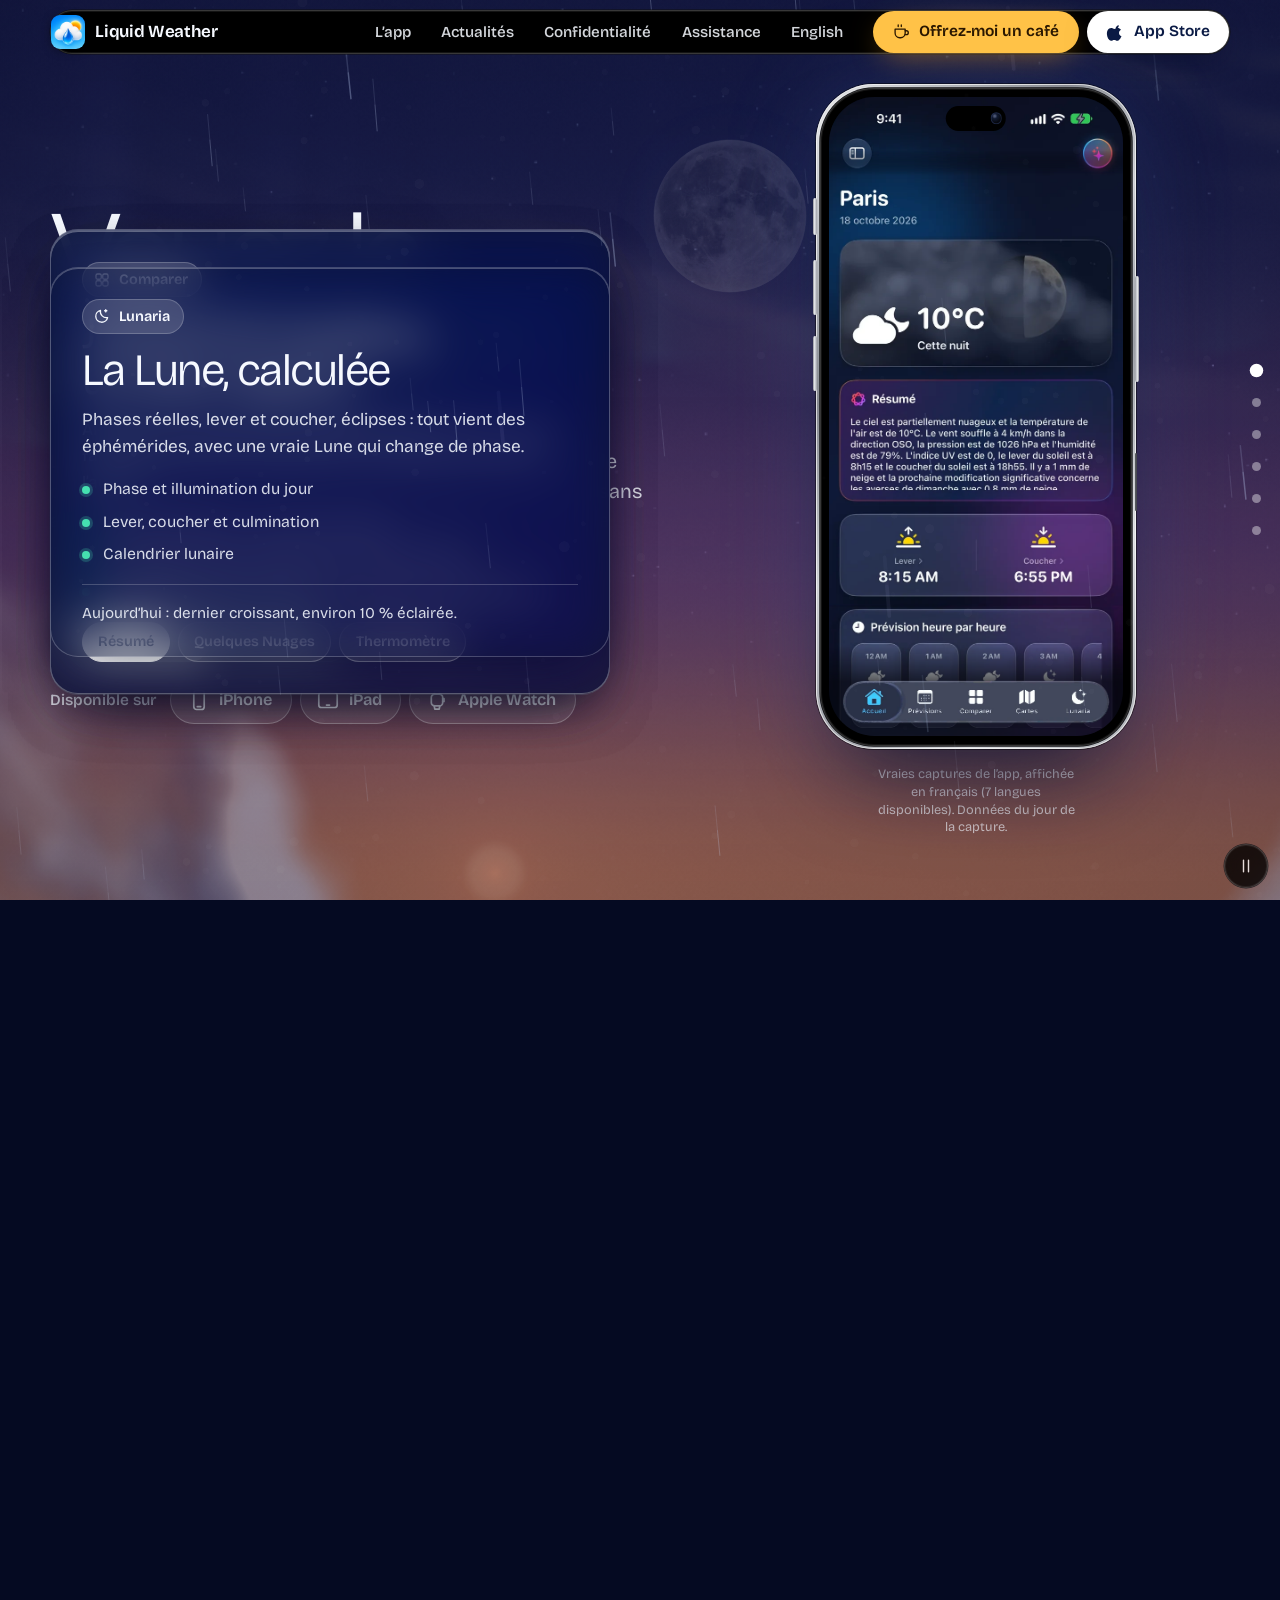
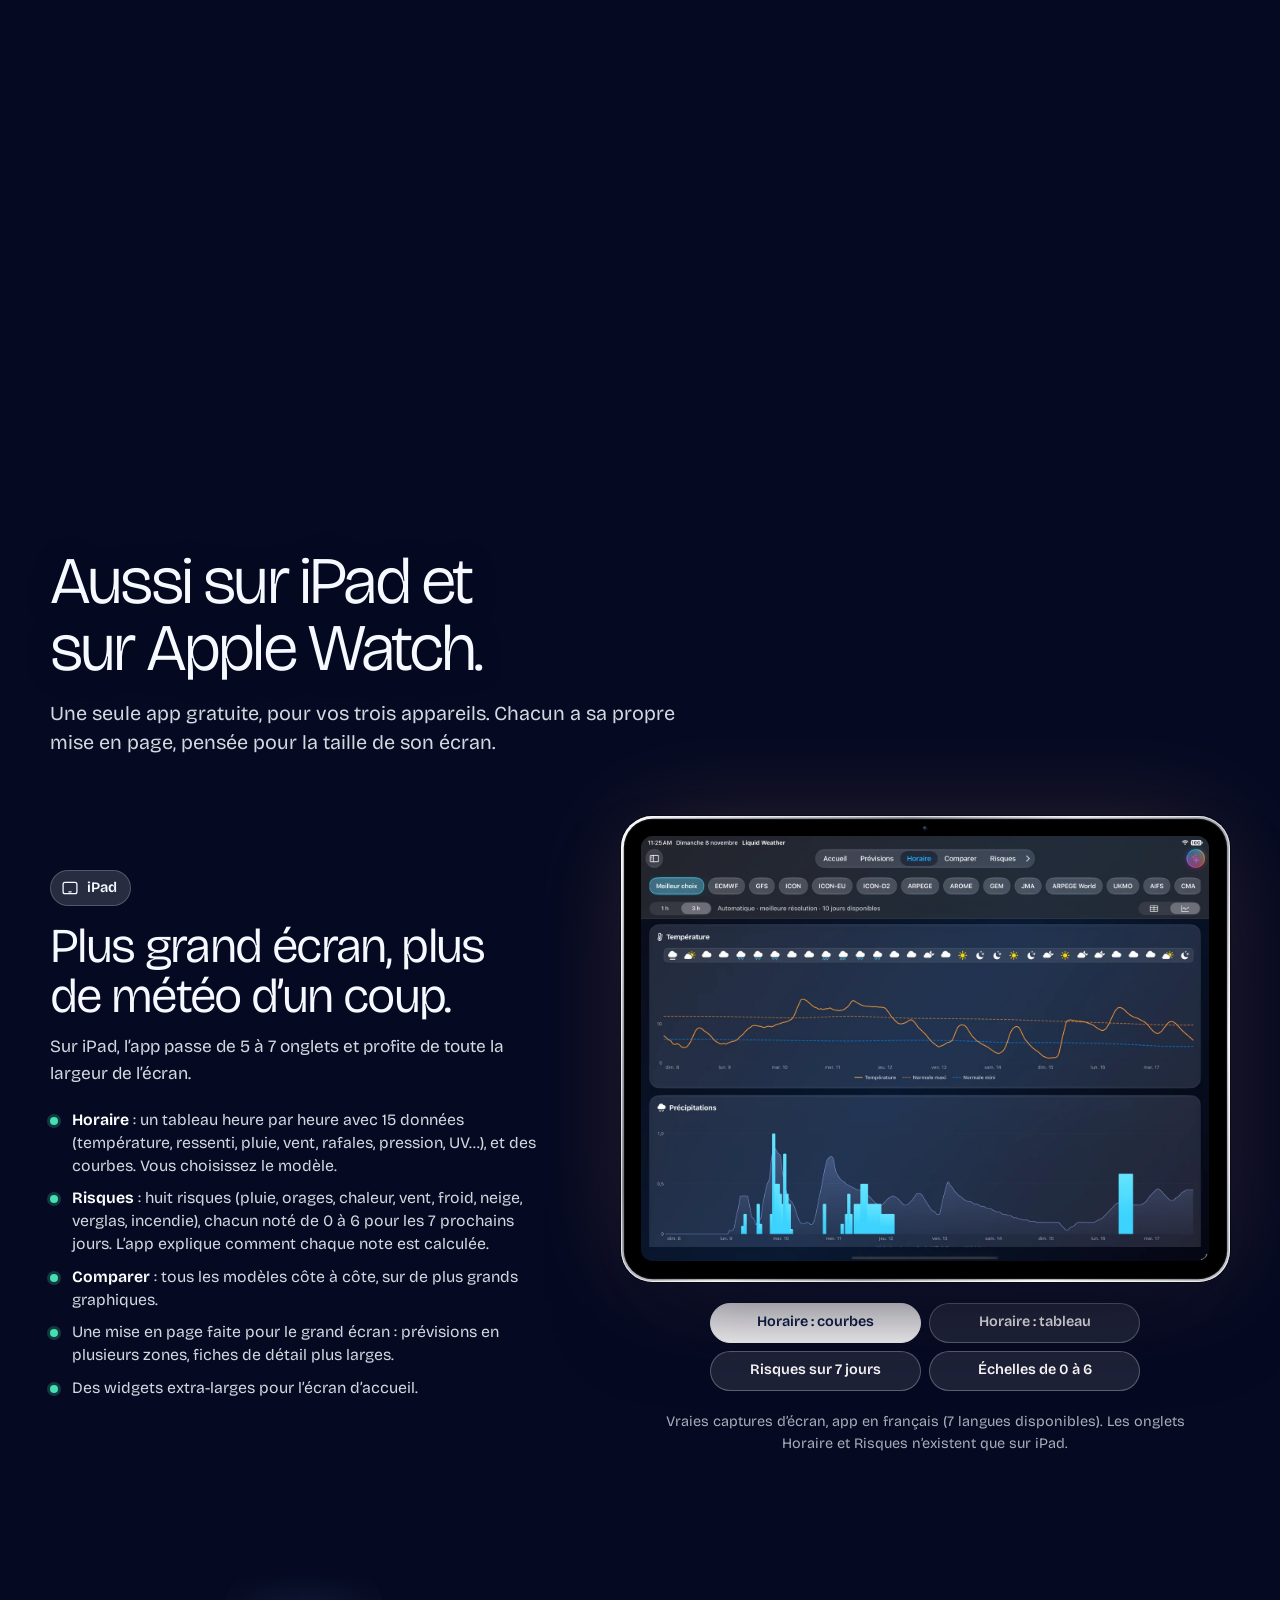
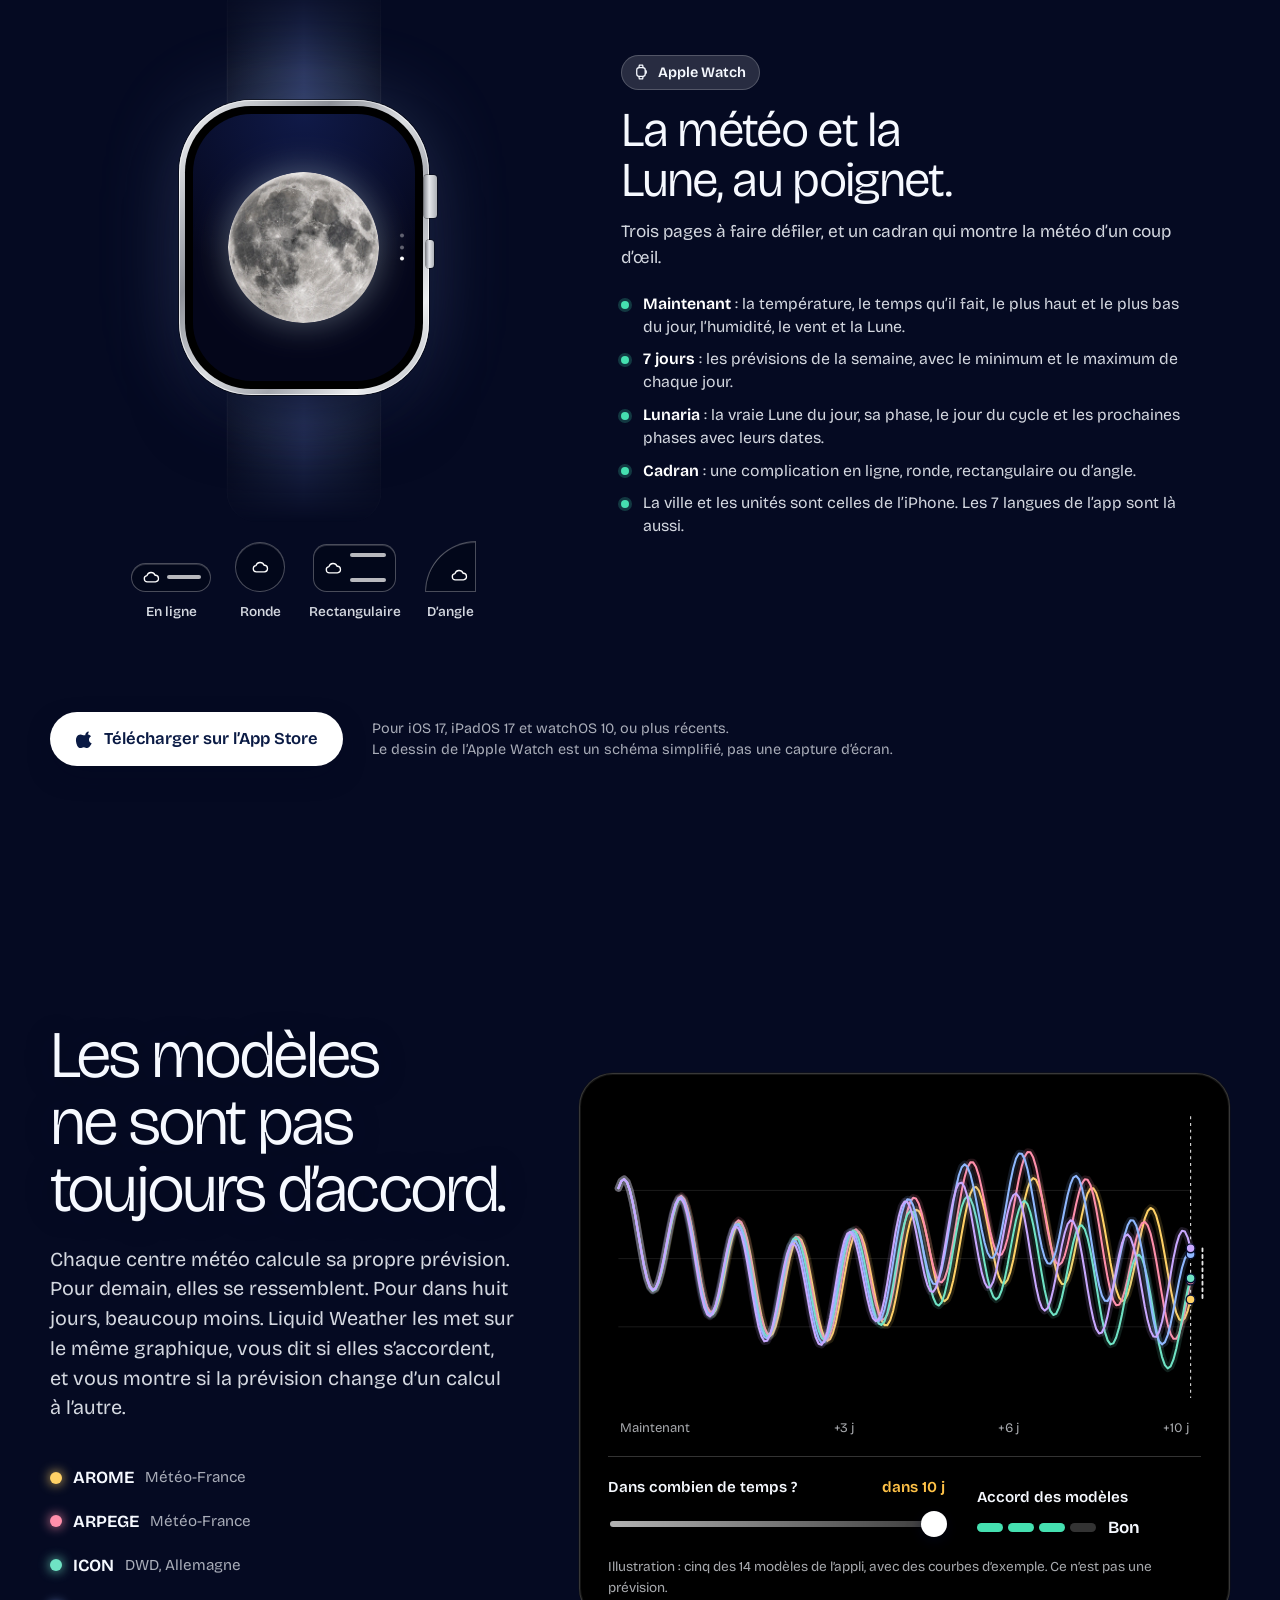
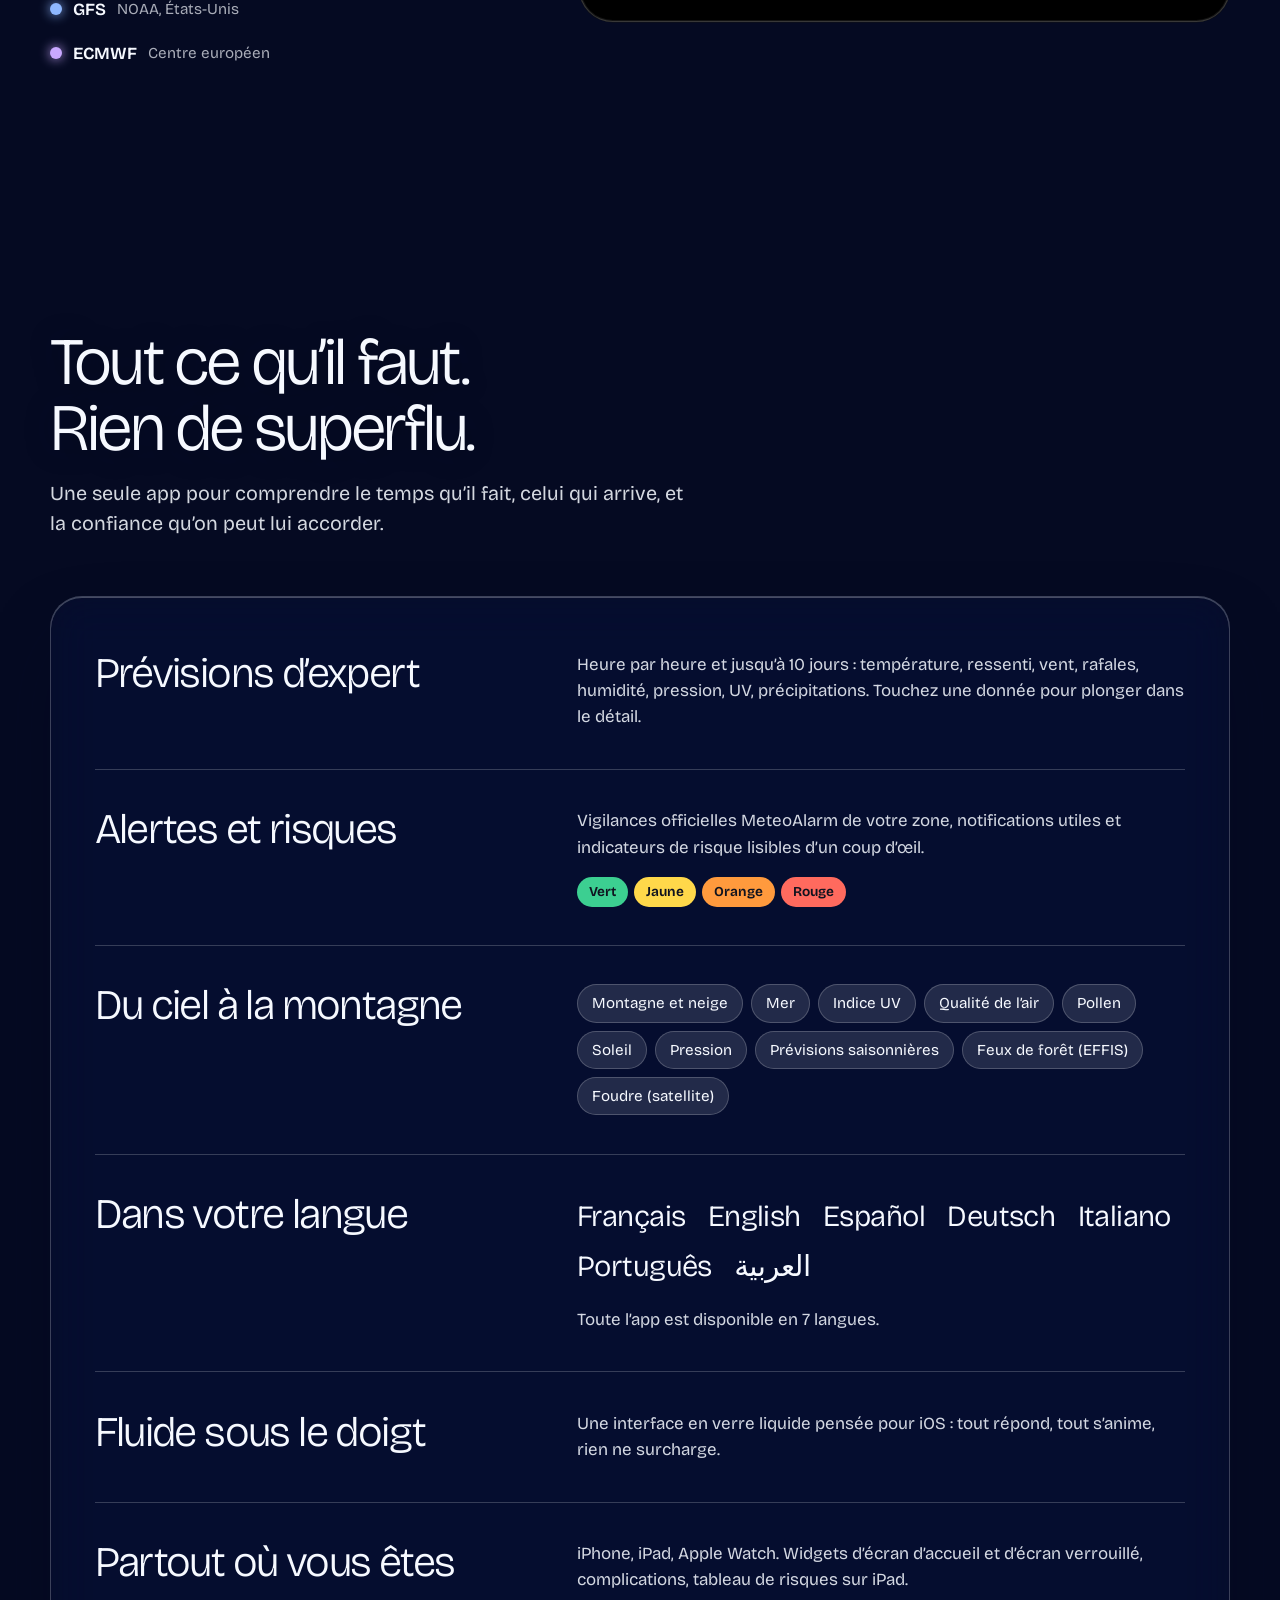
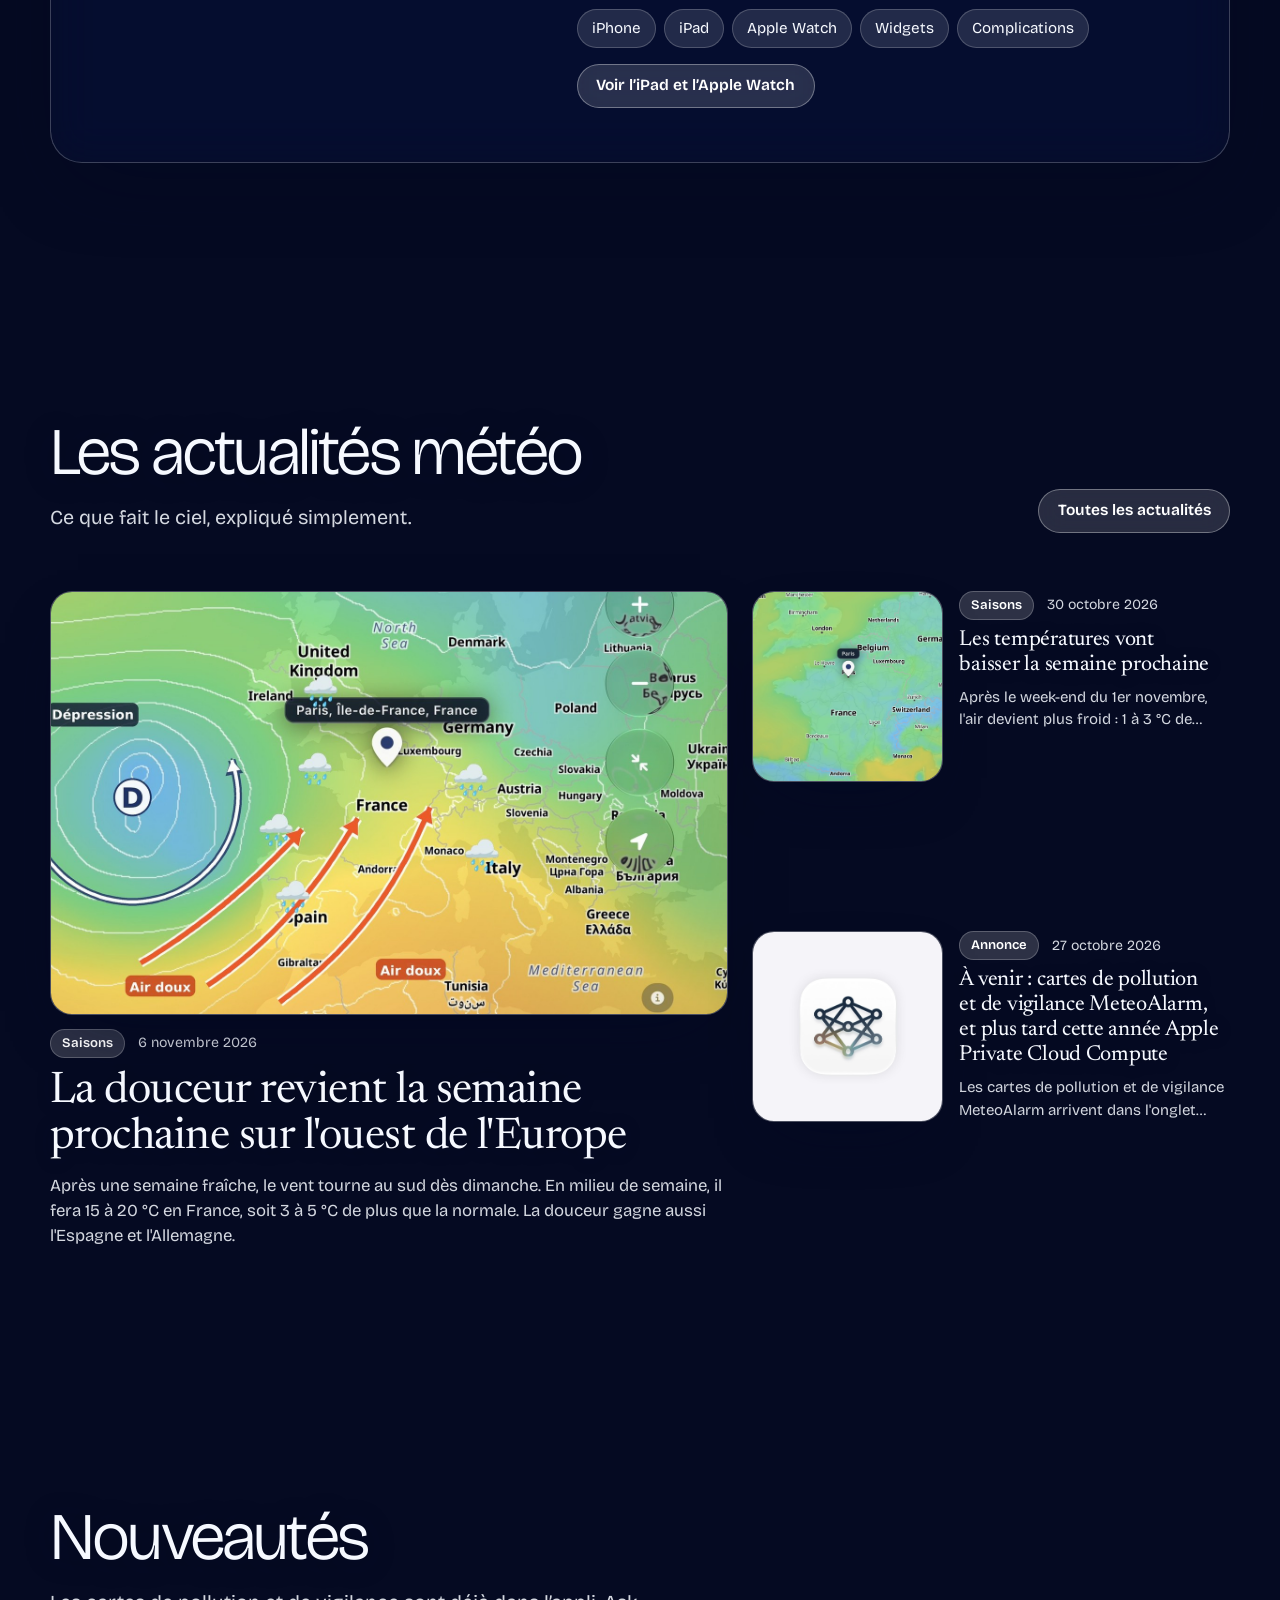
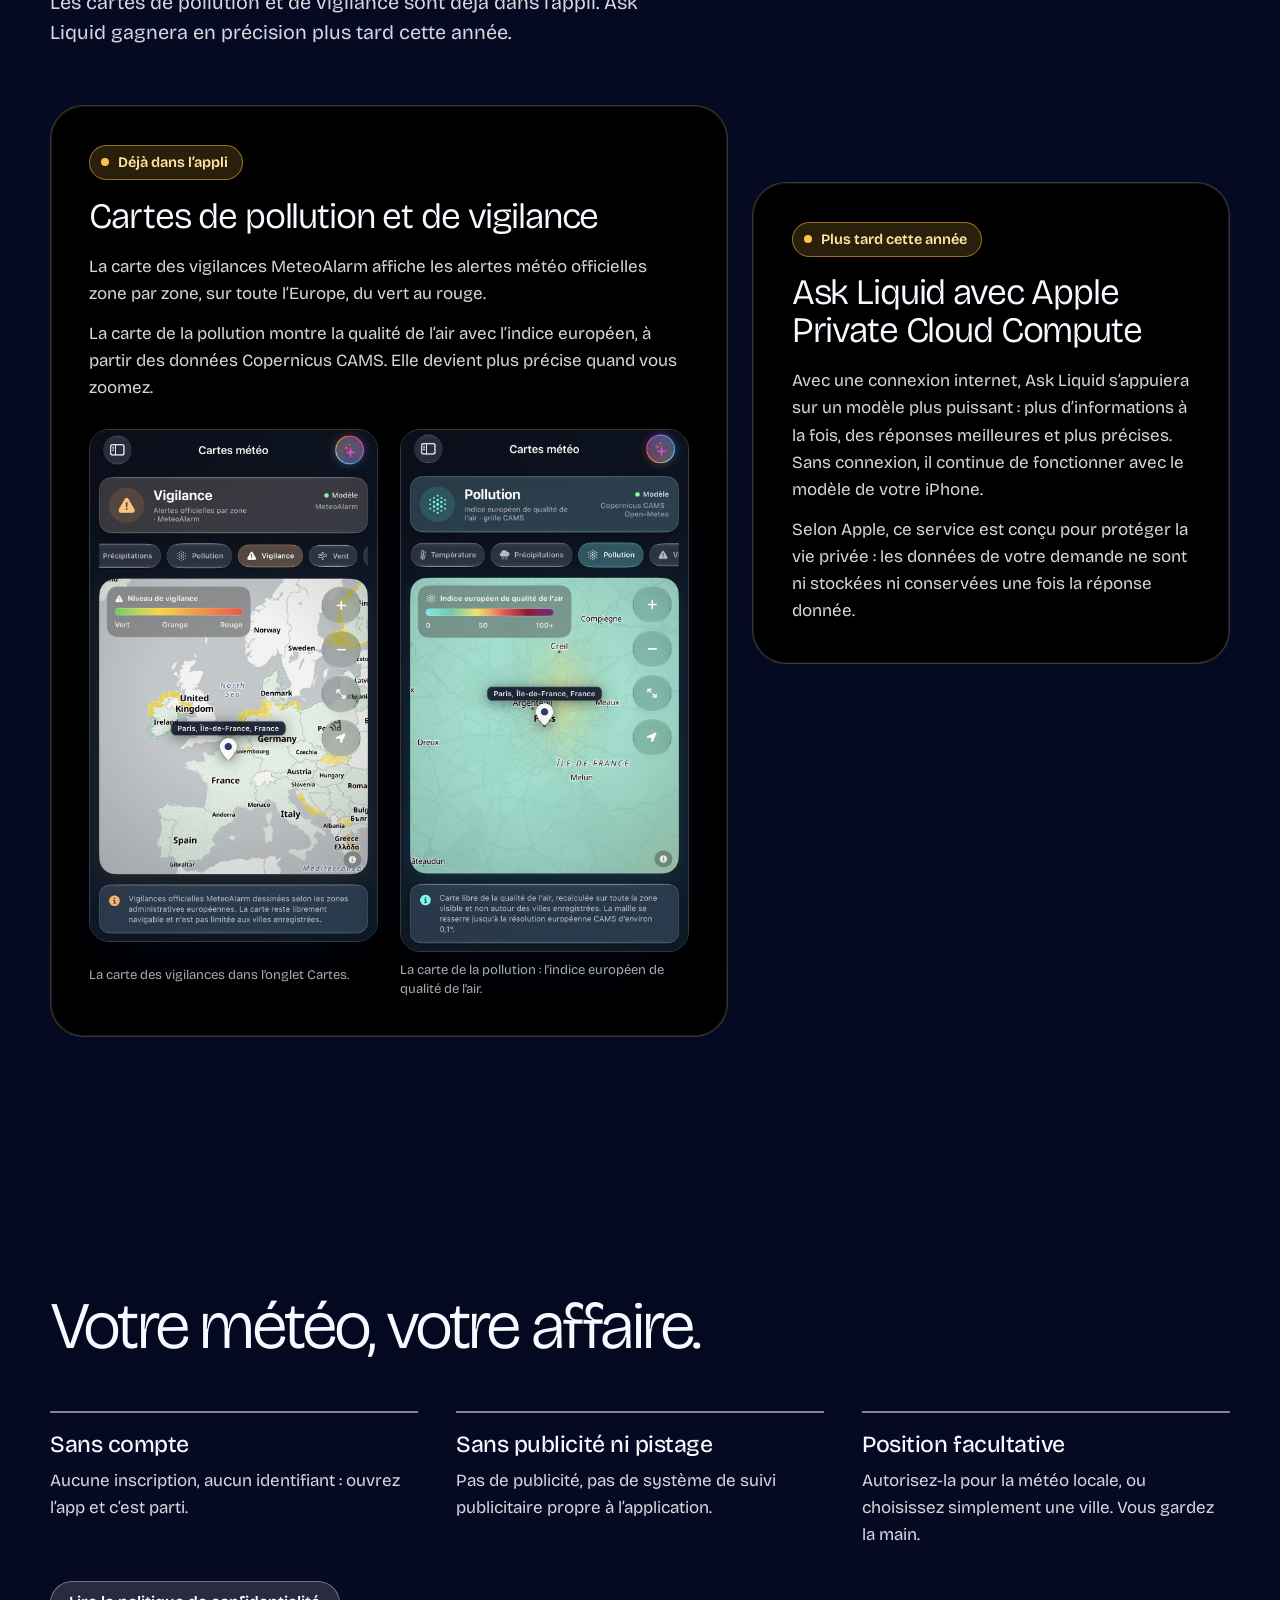
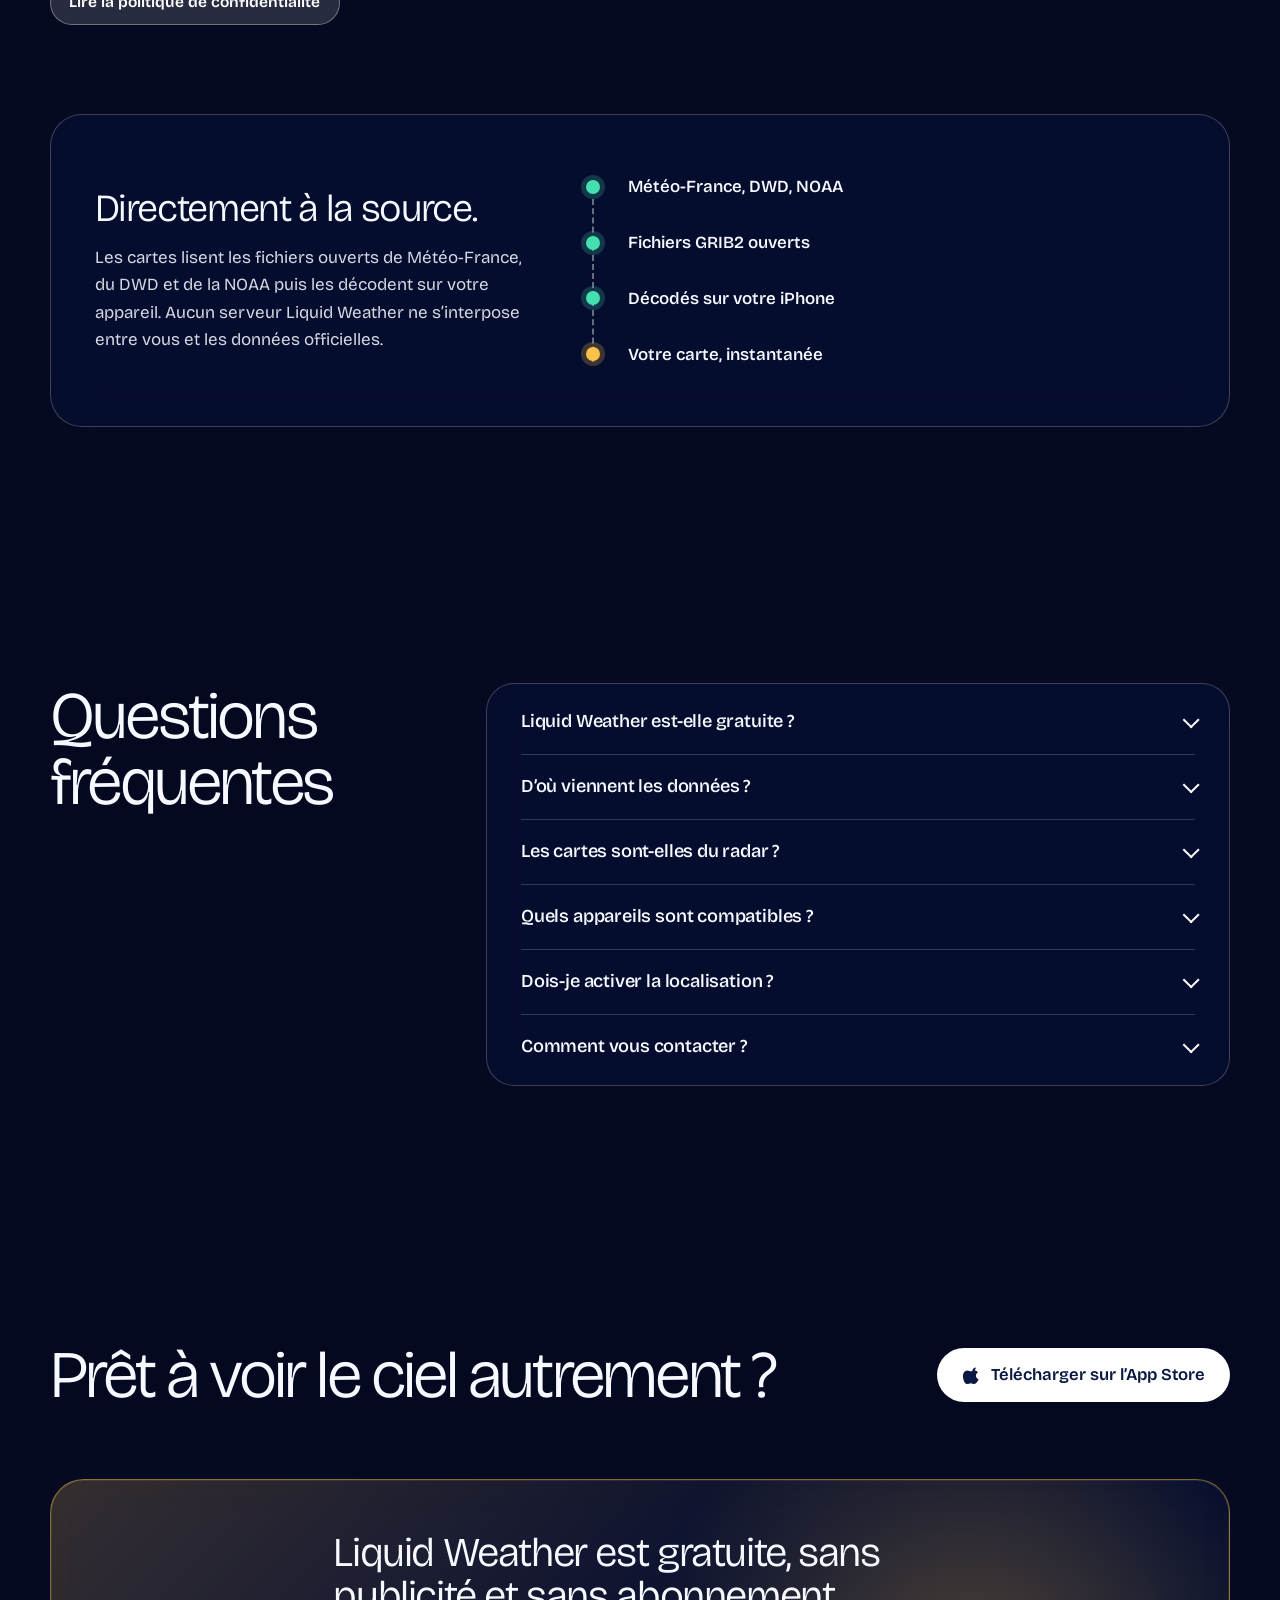
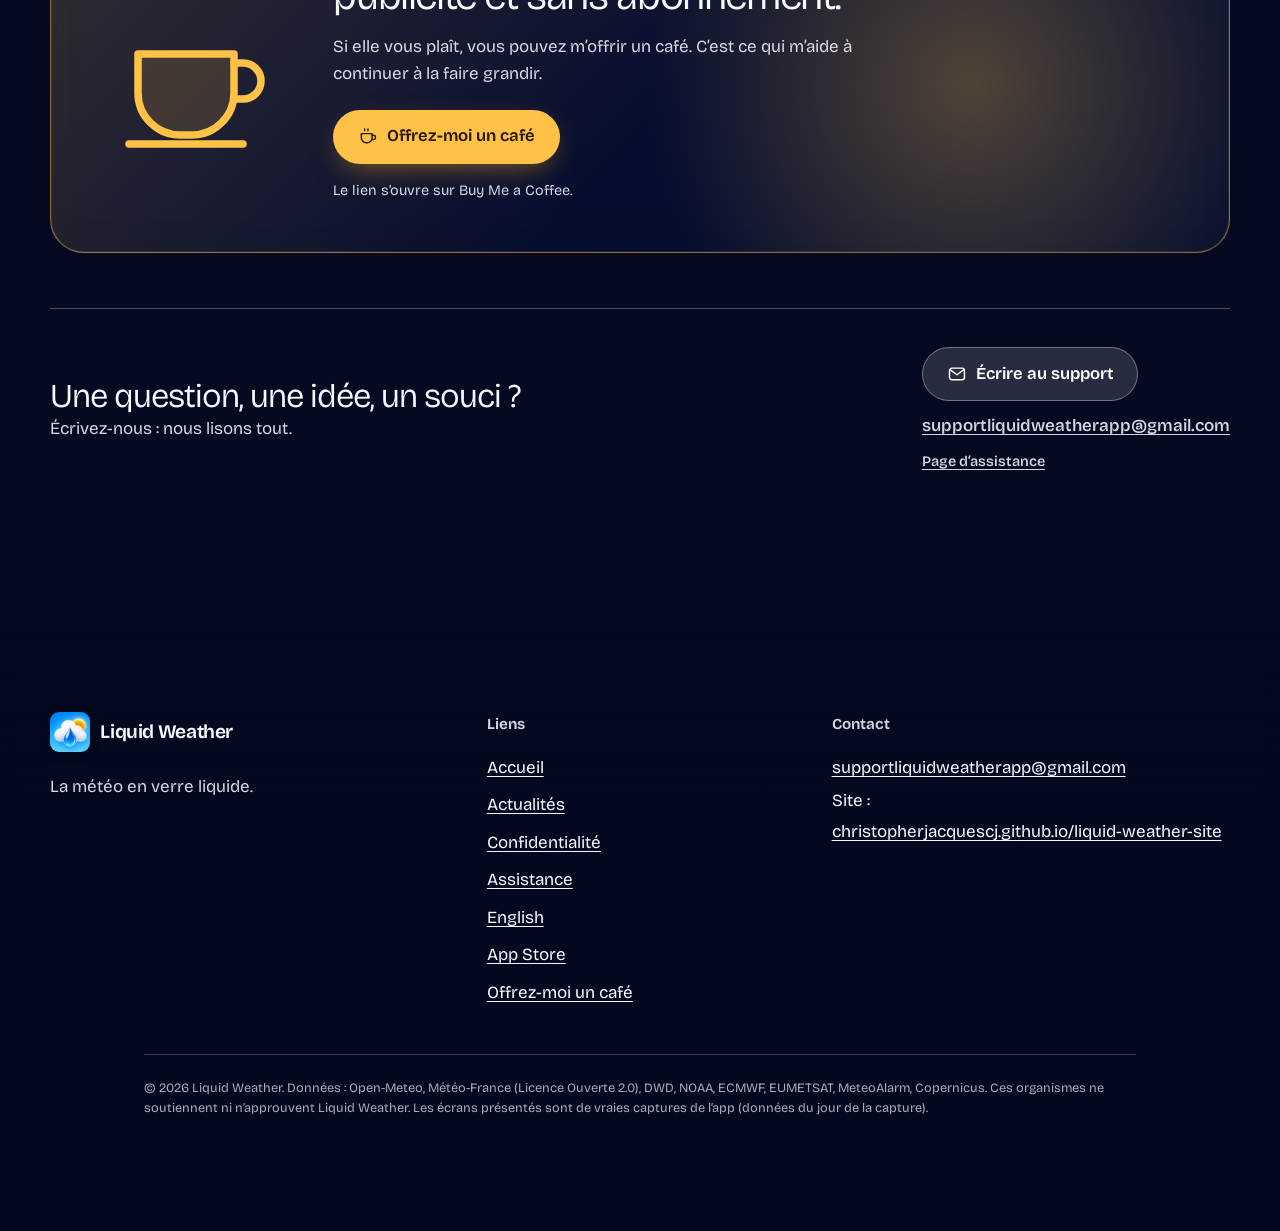
==== commit e0dd1927: "iPad : vraies captures d'écran à la place du schéma, et barre du haut sur petits téléphones - Le cad" ====
--- a/index.html
+++ b/index.html
@@ -24,7 +24,7 @@
 <link rel="icon" type="image/png" href="assets/favicon.png">
 <link rel="apple-touch-icon" href="assets/apple-touch-icon.png">
 <link rel="preload" href="assets/fonts/bricolage-latin.woff2" as="font" type="font/woff2" crossorigin>
-<link rel="stylesheet" href="css/site.css?v=3a586dd4">
+<link rel="stylesheet" href="css/site.css?v=43f472cb">
 <script>document.documentElement.className='js'</script>
 <script type="application/ld+json">{"@context":"https://schema.org","@type":"MobileApplication","name":"Liquid Weather","operatingSystem":"iOS, iPadOS, watchOS","applicationCategory":"WeatherApplication","description":"Liquid Weather compare jusqu’à 14 modèles météo (AROME, ICON, ARPEGE, GFS, ECMWF…) : prévisions heure par heure, cartes HD animées, alertes officielles, Lune et assistant IA. Sur iPhone, iPad et Apple Watch. Gratuit, sans pub.","offers":{"@type":"Offer","price":"0","priceCurrency":"EUR"},"inLanguage":["fr","en","es","de","it","pt","ar"],"url":"https://christopherjacquescj.github.io/liquid-weather-site/"}</script>
 </head>
@@ -120,17 +120,12 @@
 <p class="tabpill"><svg viewBox="0 0 24 24" aria-hidden="true" focusable="false" fill="none" stroke="currentColor" stroke-width="1.7" stroke-linecap="round" stroke-linejoin="round" ><rect x="2.800" y="4.500" width="18.400" height="15" rx="2.600"/><path d="M10.500 17.100h3"/></svg><span>iPad</span></p>
 <h3 class="h-chap">Plus grand écran, plus de météo d’un coup.</h3>
 <p class="chap-text">Sur iPad, l’app passe de 5 à 7 onglets et profite de toute la largeur de l’écran.</p>
-<ul class="ticks"><li><b>Horaire</b> : un tableau heure par heure avec 15 données (température, ressenti, pluie, vent, rafales, pression, UV…), et des courbes. Vous choisissez le modèle.</li><li><b>Risques</b> : huit risques (pluie, orages, chaleur, vent, froid, neige, verglas, incendie), chacun noté de 0 à 6 pour les 7 prochains jours.</li><li><b>Comparer</b> : tous les modèles côte à côte, sur de plus grands graphiques.</li><li>Une mise en page faite pour le grand écran : prévisions en plusieurs zones, fiches de détail plus larges.</li><li>Des widgets extra-larges pour l’écran d’accueil.</li></ul>
-</div>
-<figure class="dev-fig">
-<div class="ipad" role="img" aria-label="Schéma d’un iPad : sept onglets, dont deux réservés à l’iPad, Horaire et Risques."><div class="ipad-glass"><div class="ipad-screen" aria-hidden="true">
-<div class="tabs7"><span class="tb"><svg viewBox="0 0 24 24" aria-hidden="true" focusable="false" fill="none" stroke="currentColor" stroke-width="1.7" stroke-linecap="round" stroke-linejoin="round" ><path d="M3.500 11 12 4l8.500 7"/><path d="M5.500 9.500V20h13V9.500"/><path d="M10 20v-5.500h4V20"/></svg><span>Accueil</span></span><span class="tb"><svg viewBox="0 0 24 24" aria-hidden="true" focusable="false" fill="none" stroke="currentColor" stroke-width="1.7" stroke-linecap="round" stroke-linejoin="round" ><rect x="3.500" y="5" width="17" height="15.500" rx="3"/><path d="M3.500 10h17M8 3v4M16 3v4"/></svg><span>Prévisions</span></span><span class="tb new"><svg viewBox="0 0 24 24" aria-hidden="true" focusable="false" fill="none" stroke="currentColor" stroke-width="1.7" stroke-linecap="round" stroke-linejoin="round" ><circle cx="12" cy="12" r="8.500"/><path d="M12 7.200V12l3.200 2"/></svg><span>Horaire</span></span><span class="tb"><svg viewBox="0 0 24 24" aria-hidden="true" focusable="false" fill="none" stroke="currentColor" stroke-width="1.7" stroke-linecap="round" stroke-linejoin="round" ><rect x="4" y="4" width="7" height="7" rx="2"/><rect x="13" y="4" width="7" height="7" rx="2"/><rect x="4" y="13" width="7" height="7" rx="2"/><rect x="13" y="13" width="7" height="7" rx="2"/></svg><span>Comparer</span></span><span class="tb new"><svg viewBox="0 0 24 24" aria-hidden="true" focusable="false" fill="none" stroke="currentColor" stroke-width="1.7" stroke-linecap="round" stroke-linejoin="round" ><path d="M12 4 3.200 19.200h17.600z"/><path d="M12 10v4.200M12 16.900v.100"/></svg><span>Risques</span></span><span class="tb"><svg viewBox="0 0 24 24" aria-hidden="true" focusable="false" fill="none" stroke="currentColor" stroke-width="1.7" stroke-linecap="round" stroke-linejoin="round" ><path d="m3.500 6.500 5.500-2 6 2.500 5.500-2v13l-5.500 2-6-2.500-5.500 2z"/><path d="M9 4.500v13M15 7v13"/></svg><span>Cartes</span></span><span class="tb"><svg viewBox="0 0 24 24" aria-hidden="true" focusable="false" fill="none" stroke="currentColor" stroke-width="1.7" stroke-linecap="round" stroke-linejoin="round" ><path d="M19.500 14A8 8 0 0 1 10 4.500 8 8 0 1 0 19.500 14z"/><path d="M17 3.500v3M15.500 5h3"/></svg><span>Lunaria</span></span></div>
-<div class="ipad-tiles">
-<div class="tile"><h4><svg viewBox="0 0 24 24" aria-hidden="true" focusable="false" fill="none" stroke="currentColor" stroke-width="1.7" stroke-linecap="round" stroke-linejoin="round" ><circle cx="12" cy="12" r="8.500"/><path d="M12 7.200V12l3.200 2"/></svg><span>Horaire</span></h4><p>15 données par heure, en tableau et en courbes</p><ul class="cols"><li>Temps</li><li>Temp.</li><li>Ressenti</li><li>Précip.</li><li>Proba.</li><li>Pluie</li><li>Neige</li><li>Humidité</li><li>Rosée</li><li>Vent</li><li>Rafales</li><li>Direction</li><li>Pression</li><li>Nuages</li><li>UV</li></ul></div>
-<div class="tile"><h4><svg viewBox="0 0 24 24" aria-hidden="true" focusable="false" fill="none" stroke="currentColor" stroke-width="1.7" stroke-linecap="round" stroke-linejoin="round" ><path d="M12 4 3.200 19.200h17.600z"/><path d="M12 10v4.200M12 16.900v.100"/></svg><span>Risques</span></h4><p>8 risques, notés de 0 à 6, sur 7 jours</p><ul class="rk"><li style="--c:#389AFF">Pluie</li><li style="--c:#B366FF">Orages</li><li style="--c:#FF7838">Chaleur</li><li style="--c:#33D6B3">Vent</li><li style="--c:#6B73FF">Froid</li><li style="--c:#DBE0FF">Neige</li><li style="--c:#80EDFF">Verglas</li><li style="--c:#FF5926">Incendie</li></ul></div>
-</div>
-</div></div></div>
-<figcaption class="fine"><i class="key" aria-hidden="true"></i>Onglets réservés à l’iPad</figcaption>
+<ul class="ticks"><li><b>Horaire</b> : un tableau heure par heure avec 15 données (température, ressenti, pluie, vent, rafales, pression, UV…), et des courbes. Vous choisissez le modèle.</li><li><b>Risques</b> : huit risques (pluie, orages, chaleur, vent, froid, neige, verglas, incendie), chacun noté de 0 à 6 pour les 7 prochains jours. L’app explique comment chaque note est calculée.</li><li><b>Comparer</b> : tous les modèles côte à côte, sur de plus grands graphiques.</li><li>Une mise en page faite pour le grand écran : prévisions en plusieurs zones, fiches de détail plus larges.</li><li>Des widgets extra-larges pour l’écran d’accueil.</li></ul>
+</div>
+<figure class="dev-fig dev-fig-ipad">
+<div class="ipad"><div class="ipad-glass"><div class="ipad-screen"><img class="shot on" src="assets/ipad-horaire.webp?v=24b0c698" width="1440" height="1080" alt="Onglet Horaire de l’app sur iPad : la courbe de température et le graphique des précipitations sur 10 jours, avec la liste des modèles météo au-dessus." loading="lazy" decoding="async" draggable="false"><img class="shot" src="assets/ipad-tableau.webp?v=bbebe73e" width="1440" height="1080" alt="Onglet Horaire en tableau : une ligne toutes les 3 heures, avec la température, le ressenti, la pluie, l’humidité, le vent, les rafales et la pression." loading="lazy" decoding="async" draggable="false"><img class="shot" src="assets/ipad-risques.webp?v=1774a7bf" width="1440" height="1080" alt="Onglet Risques sur iPad : une grille de huit risques (pluie, orages, chaleur, vent, froid, neige, verglas, incendie), notés de 0 à 6, pour 7 jours." loading="lazy" decoding="async" draggable="false"><img class="shot" src="assets/ipad-methode.webp?v=48f50cfc" width="1440" height="1080" alt="Explication des risques sur iPad : l’échelle de 0 à 6 de chacun des huit risques." loading="lazy" decoding="async" draggable="false"></div></div></div>
+<div class="chips ipad-chips" role="group" aria-label="Choisir l’écran de l’iPad à afficher"><button type="button" aria-pressed="true">Horaire : courbes</button><button type="button" aria-pressed="false">Horaire : tableau</button><button type="button" aria-pressed="false">Risques sur 7 jours</button><button type="button" aria-pressed="false">Échelles de 0 à 6</button></div>
+<figcaption class="fine">Vraies captures d’écran, app en français (7 langues disponibles). Les onglets Horaire et Risques n’existent que sur iPad.</figcaption>
 </figure>
 </div>
 
@@ -150,7 +145,7 @@
 
 <div class="dev-foot">
 <a class="btn btn-store btn-lg" href="https://apps.apple.com/us/app/liquid-weather/id6807434223" target="_blank" rel="noopener"><svg viewBox="0 0 24 24" aria-hidden="true" focusable="false" fill="currentColor"><path d="M16.5 3c.1 1.2-.4 2.4-1.1 3.2-.8.9-1.9 1.5-3 1.4-.1-1.2.4-2.4 1.1-3.1.8-.9 2-1.4 3-1.5zM20 17.2c-.5 1.2-.8 1.7-1.5 2.7-1 1.4-2.3 3.1-4 3.1-1.5 0-1.9-1-3.9-1s-2.5 1-4 1c-1.7 0-2.9-1.6-3.9-3C.9 16.200.6 11.700 2.100 9.300 3.200 7.600 5 6.600 6.700 6.600c1.700 0 2.800 1 4.200 1 1.400 0 2.200-1 4.200-1 1.500 0 3.100.8 4.200 2.200-3.700 2-3.100 7.300.7 8.400z"/></svg><span>Télécharger sur l’App Store</span></a>
-<p class="fine">Pour iOS 17, iPadOS 17 et watchOS 10, ou plus récents.<br>Schémas simplifiés, ce ne sont pas des captures d’écran.</p>
+<p class="fine">Pour iOS 17, iPadOS 17 et watchOS 10, ou plus récents.<br>Le dessin de l’Apple Watch est un schéma simplifié, pas une capture d’écran.</p>
 </div>
 </div>
 </section>
@@ -278,6 +273,6 @@
 <script src="js/sky.js?v=c0dda4a7" defer></script>
 <script src="js/fx.js?v=f9a43b85" defer></script>
 <script src="js/site.js?v=6c0c5ce2" defer></script>
-<script src="js/home.js?v=5a70e6de" defer></script>
+<script src="js/home.js?v=62ccfb7b" defer></script>
 
 </body></html>
--- a/css/site.css
+++ b/css/site.css
@@ -95,7 +95,7 @@
 /* ---------- barre du haut (le café reste toujours visible, à gauche du bouton App Store) ---------- */
 .nav{position:fixed;z-index:50;top:max(10px,env(safe-area-inset-top));left:0;right:0;padding-inline:max(12px,var(--gut));pointer-events:none}
 .nav-in{pointer-events:auto;margin-inline:auto;width:min(1180px,100%);display:flex;align-items:center;gap:1rem;padding:8px 8px 8px 14px;border-radius:999px;background:var(--glass-strong)}
-.brand{display:inline-flex;align-items:center;gap:.65rem;text-decoration:none;font-weight:640;font-size:1.06rem;letter-spacing:-.02em;white-space:nowrap}
+.brand{display:inline-flex;flex:none;align-items:center;gap:.65rem;text-decoration:none;font-weight:640;font-size:1.06rem;letter-spacing:-.02em;white-space:nowrap}
 .brand img{border-radius:9px;box-shadow:0 2px 10px rgba(0,0,0,.35)}
 .links{display:flex;align-items:center;gap:.2rem;margin-left:auto}
 .links a{display:inline-flex;align-items:center;min-height:40px;padding:0 .85rem;border-radius:999px;text-decoration:none;font-weight:540;font-size:.95rem;color:var(--ink-2);transition:background .2s,color .2s}
@@ -258,7 +258,7 @@
 .devs a:active{transform:scale(.97)}
 .devs svg{width:24px;height:24px;flex:none}
 
-/* ---------- iPad et Apple Watch : des schémas, pas des captures ---------- */
+/* ---------- iPad (de vraies captures) et Apple Watch (un schéma) ---------- */
 .dev-row{display:grid;grid-template-columns:minmax(0,5fr) minmax(0,6fr);gap:clamp(1.8rem,5vw,5rem);align-items:center}
 .dev-row+.dev-row{margin-top:clamp(4rem,9vw,8rem)}
 .dev-row.rev .dev-fig{order:-1}
@@ -269,34 +269,25 @@
 .ticks b{font-weight:640;color:#fff}
 .dev-fig{container-type:inline-size;display:grid;justify-items:center;gap:1.3rem;margin:0}
 .dev-fig figcaption{display:flex;align-items:center;gap:.55rem;text-align:center}
-.key{display:inline-block;width:14px;height:14px;border-radius:50%;background:rgba(255,194,71,.28);box-shadow:inset 0 0 0 1.5px rgba(255,194,71,.9)}
 .dev-foot{display:flex;flex-wrap:wrap;align-items:center;gap:1rem 1.8rem;margin-top:clamp(3.2rem,7vw,5.6rem)}
 .dev-foot .fine{max-width:34rem}
 
-/* l'iPad (13 pouces, à l'horizontale), mêmes proportions que le vrai : 281,6 × 215,5 mm */
+/* l'iPad (13 pouces, à l'horizontale), mêmes proportions que le vrai : 281,6 × 215,5 mm. L'écran affiche de vraies captures. */
 .ipad{--W:min(100cqw,660px);position:relative;display:grid;width:var(--W);aspect-ratio:281.6/215.5;padding:calc(var(--W) * .0065);border-radius:calc(var(--W) * .052);
   background:linear-gradient(128deg,#fbfbfc 0%,#c4c7cc 14%,#8d9097 30%,#dcdee2 47%,#a3a6ad 62%,#eceef0 80%,#b3b6bc 100%);
   box-shadow:0 0 0 1px rgba(0,0,0,.45),inset 0 0 0 1px rgba(255,255,255,.7),0 50px 90px -30px rgba(2,8,34,.75),0 0 110px -16px rgba(255,160,120,.22)}
 .ipad-glass{position:relative;display:grid;padding:calc(var(--W) * .027);border-radius:calc(var(--W) * .0455);background:#000;box-shadow:0 0 0 calc(var(--W) * .002) #101115}
 .ipad-glass::before{content:"";position:absolute;left:50%;top:calc(var(--W) * .0102);width:calc(var(--W) * .0075);aspect-ratio:1;transform:translateX(-50%);border-radius:50%;
   background:radial-gradient(circle at 36% 32%,rgba(150,170,230,.45) 0 12%,#0b1224 40%,#02040a 100%)}
-.ipad-screen{position:relative;display:grid;grid-template-rows:auto 1fr;gap:calc(var(--W) * .035);min-height:0;padding:calc(var(--W) * .03);border-radius:calc(var(--W) * .0195);overflow:hidden;
-  background:radial-gradient(90% 70% at 12% 0%,rgba(84,104,240,.55),transparent 62%),radial-gradient(80% 70% at 100% 100%,rgba(255,126,96,.4),transparent 66%),linear-gradient(180deg,#0c1850,#150f44)}
-.tabs7{justify-self:center;display:flex;gap:calc(var(--W) * .003);padding:calc(var(--W) * .0065);border-radius:999px;background:rgba(255,255,255,.12);border:1px solid rgba(255,255,255,.22);box-shadow:inset 0 1px 0 rgba(255,255,255,.22)}
-.tb{display:inline-flex;align-items:center;gap:calc(var(--W) * .006);padding:calc(var(--W) * .0105) calc(var(--W) * .0135);border-radius:999px;font-weight:600;font-size:max(9.5px,calc(var(--W) * .0165));line-height:1;color:rgba(255,255,255,.9);white-space:nowrap}
-.tb svg{width:max(12px,calc(var(--W) * .0225));height:auto;aspect-ratio:1;flex:none}
-.tb.new{background:rgba(255,194,71,.24);box-shadow:inset 0 0 0 1px rgba(255,194,71,.85);color:#ffe3a3}
-.ipad-tiles{display:grid;grid-template-columns:1fr 1fr;gap:calc(var(--W) * .028);min-height:0}
-.tile{display:grid;grid-template-rows:auto auto 1fr;gap:calc(var(--W) * .014);align-content:start;padding:calc(var(--W) * .032);border-radius:calc(var(--W) * .034);background:rgba(255,255,255,.09);border:1px solid rgba(255,255,255,.2);box-shadow:inset 0 1px 0 rgba(255,255,255,.18)}
-.tile h4{display:flex;align-items:center;gap:.5em;margin:0;font-size:max(15px,calc(var(--W) * .046));font-weight:620;letter-spacing:-.015em;line-height:1.1;color:#ffe3a3}
-.tile h4 svg{width:1.2em;height:1.2em;flex:none}
-.tile p{font-size:max(11.5px,calc(var(--W) * .0235));line-height:1.35;color:var(--ink-2)}
-.cols,.rk{display:flex;flex-wrap:wrap;align-content:flex-start;gap:calc(var(--W) * .008);margin-top:calc(var(--W) * .008)}
-.cols li{padding:calc(var(--W) * .006) calc(var(--W) * .0135);border-radius:999px;background:rgba(255,255,255,.12);font-size:max(9.5px,calc(var(--W) * .0188));line-height:1.3;color:var(--ink-2)}
-.rk{display:grid;grid-template-columns:1fr 1fr;gap:calc(var(--W) * .014) calc(var(--W) * .014)}
-.rk li{display:flex;align-items:center;gap:calc(var(--W) * .012);font-size:max(10px,calc(var(--W) * .0215));line-height:1.3;color:#fff}
-.rk li::before{content:"";flex:none;width:calc(var(--W) * .02);min-width:8px;aspect-ratio:1;border-radius:50%;background:var(--c);box-shadow:0 0 calc(var(--W) * .01) var(--c)}
-@container (max-width:480px){.tb:not(.new)>span{display:none}.tb{padding-inline:calc(var(--W) * .02)}.cols,.rk{display:none}.tile{grid-template-rows:auto auto}}
+.ipad-screen{position:relative;min-height:0;border-radius:calc(var(--W) * .0195);overflow:hidden;background:#070b24}
+/* les captures sont empilées ; la nouvelle apparaît en fondu par-dessus l'ancienne (elle reste visible dessous : pas de trou sombre au milieu du fondu) */
+.ipad-screen .shot{position:absolute;inset:0;width:100%;height:100%;object-fit:cover;opacity:0;z-index:0;transition:opacity .5s ease;-webkit-user-select:none;user-select:none}
+.ipad-screen .shot.prev{opacity:1;z-index:1;transition:none}
+.ipad-screen .shot.on{opacity:1;z-index:2}
+/* quatre puces en 2 × 2 : la rangée du haut pour Horaire, celle du bas pour Risques (jamais de ligne seule qui déborde) */
+.ipad-chips{display:grid;grid-template-columns:repeat(2,minmax(0,1fr));gap:8px;width:min(100%,430px);margin-top:0}
+.ipad-chips button{padding:.4rem .7rem;line-height:1.15;text-align:center}
+.dev-fig-ipad figcaption{max-width:34rem}
 
 /* l'Apple Watch (46 mm) : la page Lunaria, avec la vraie Lune */
 .watch{--W:min(100cqw,250px);position:relative;width:var(--W);margin:calc(var(--W) * .52) 0 calc(var(--W) * .5)}
@@ -612,6 +603,15 @@
   .soon-shots figure{max-width:260px}
   .finale-cta .btn{width:100%}
 }
+@media (max-width:380px){   /* petits téléphones (360 px…) : le logo, le café, App Store et le menu tiennent tous sur la barre */
+  .nav{padding-inline:10px}
+  .nav-in{gap:.35rem;padding:6px 6px 6px 9px}
+  .nav-cta{gap:6px}
+  .nav-cta .btn{padding:0 .68rem;gap:.4rem;font-size:.93rem}
+  .nav-cta .btn svg{width:20px;height:20px}
+  .burger{width:40px;height:40px}
+}
+@media (max-width:330px){.brand{display:none}}   /* tout petit écran : on garde le café, App Store et le menu */
 @media (max-height:560px) and (min-width:861px){
   .tour{height:auto}
   .tour-stage{position:static;height:auto;padding-block:6rem 3rem}
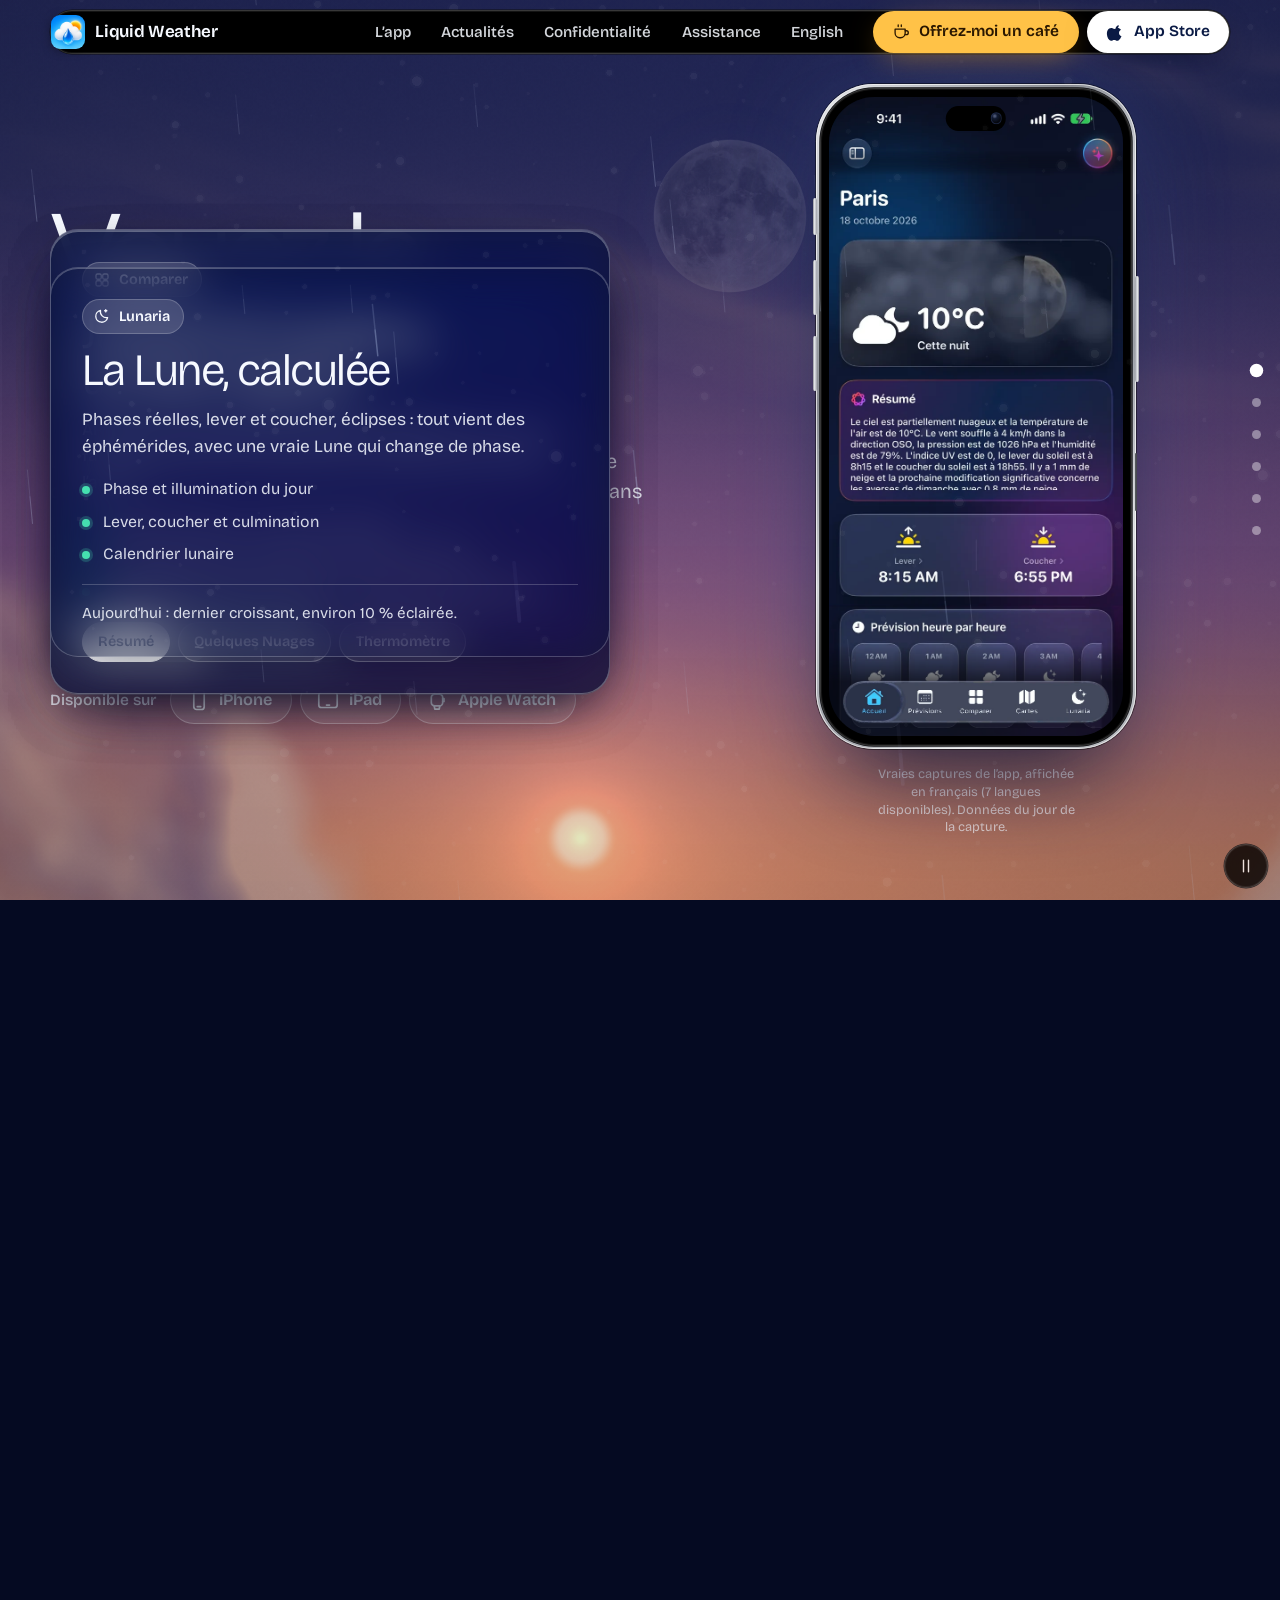
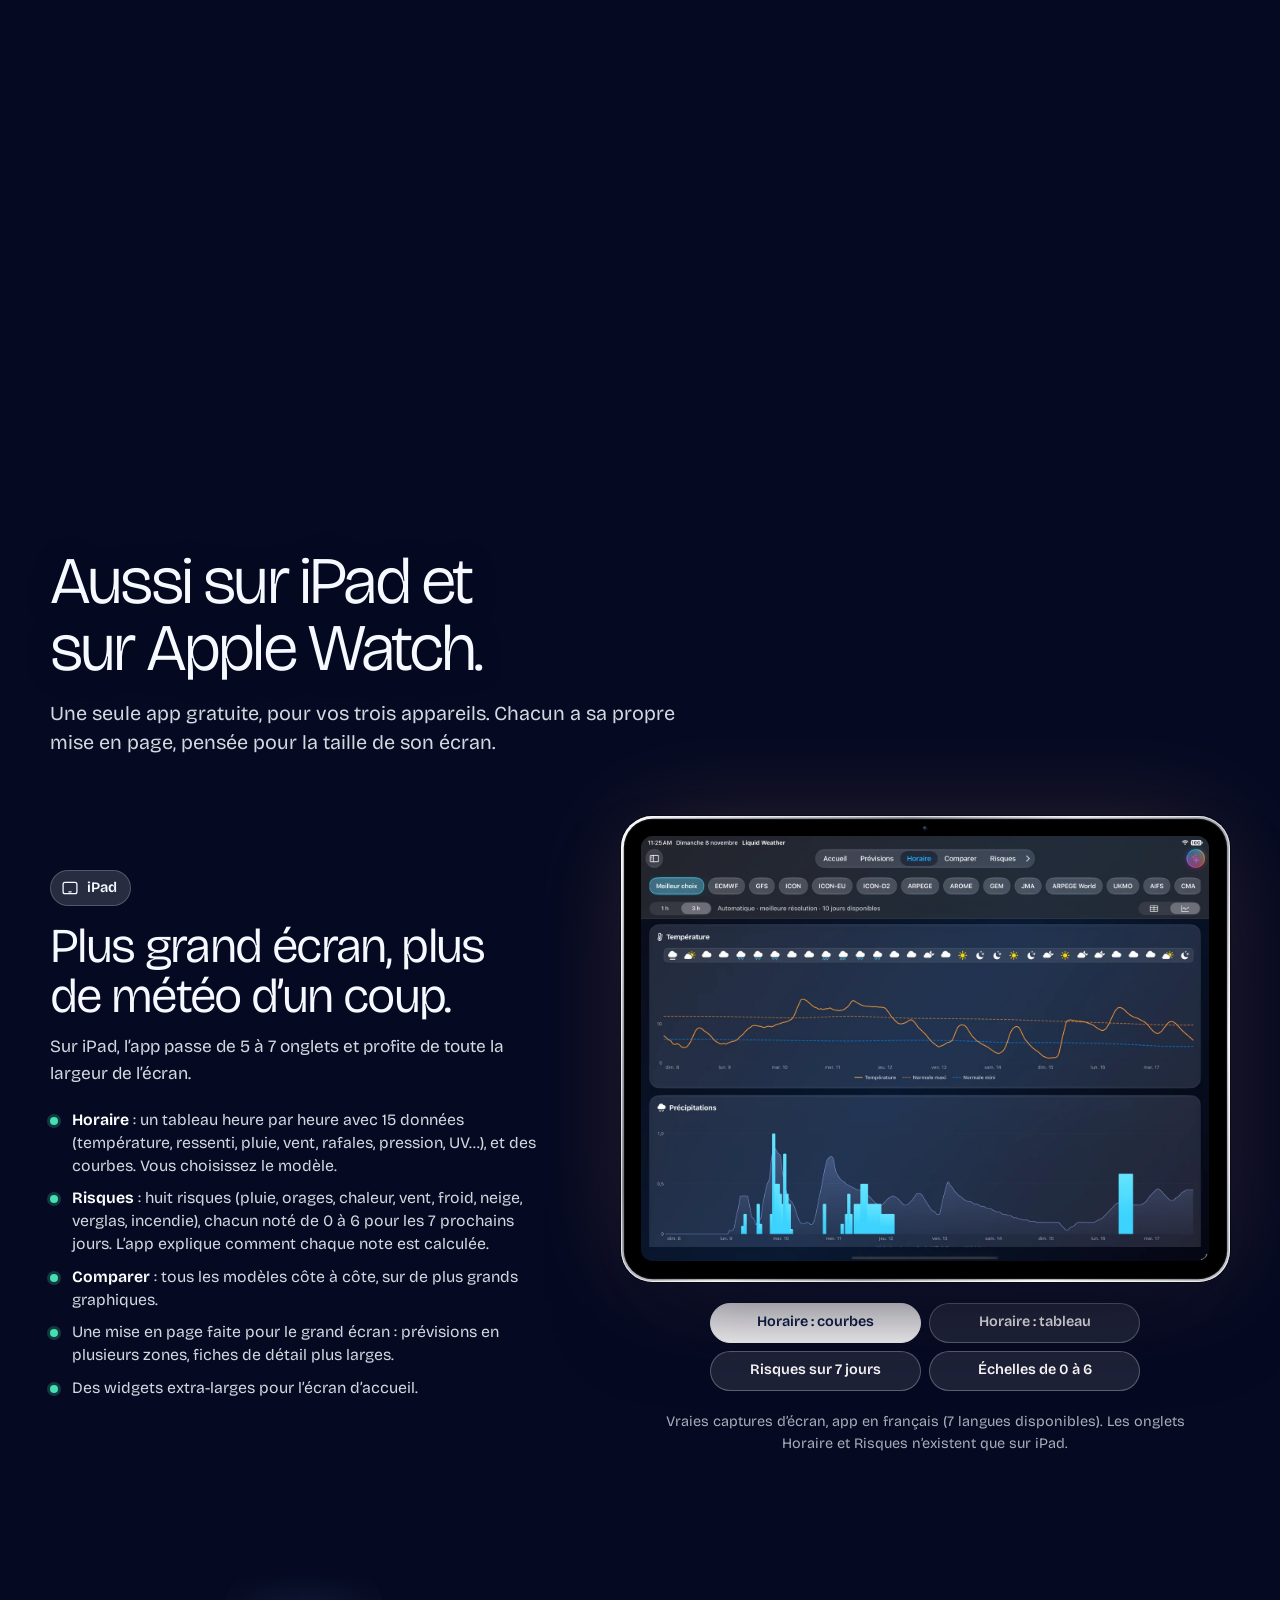
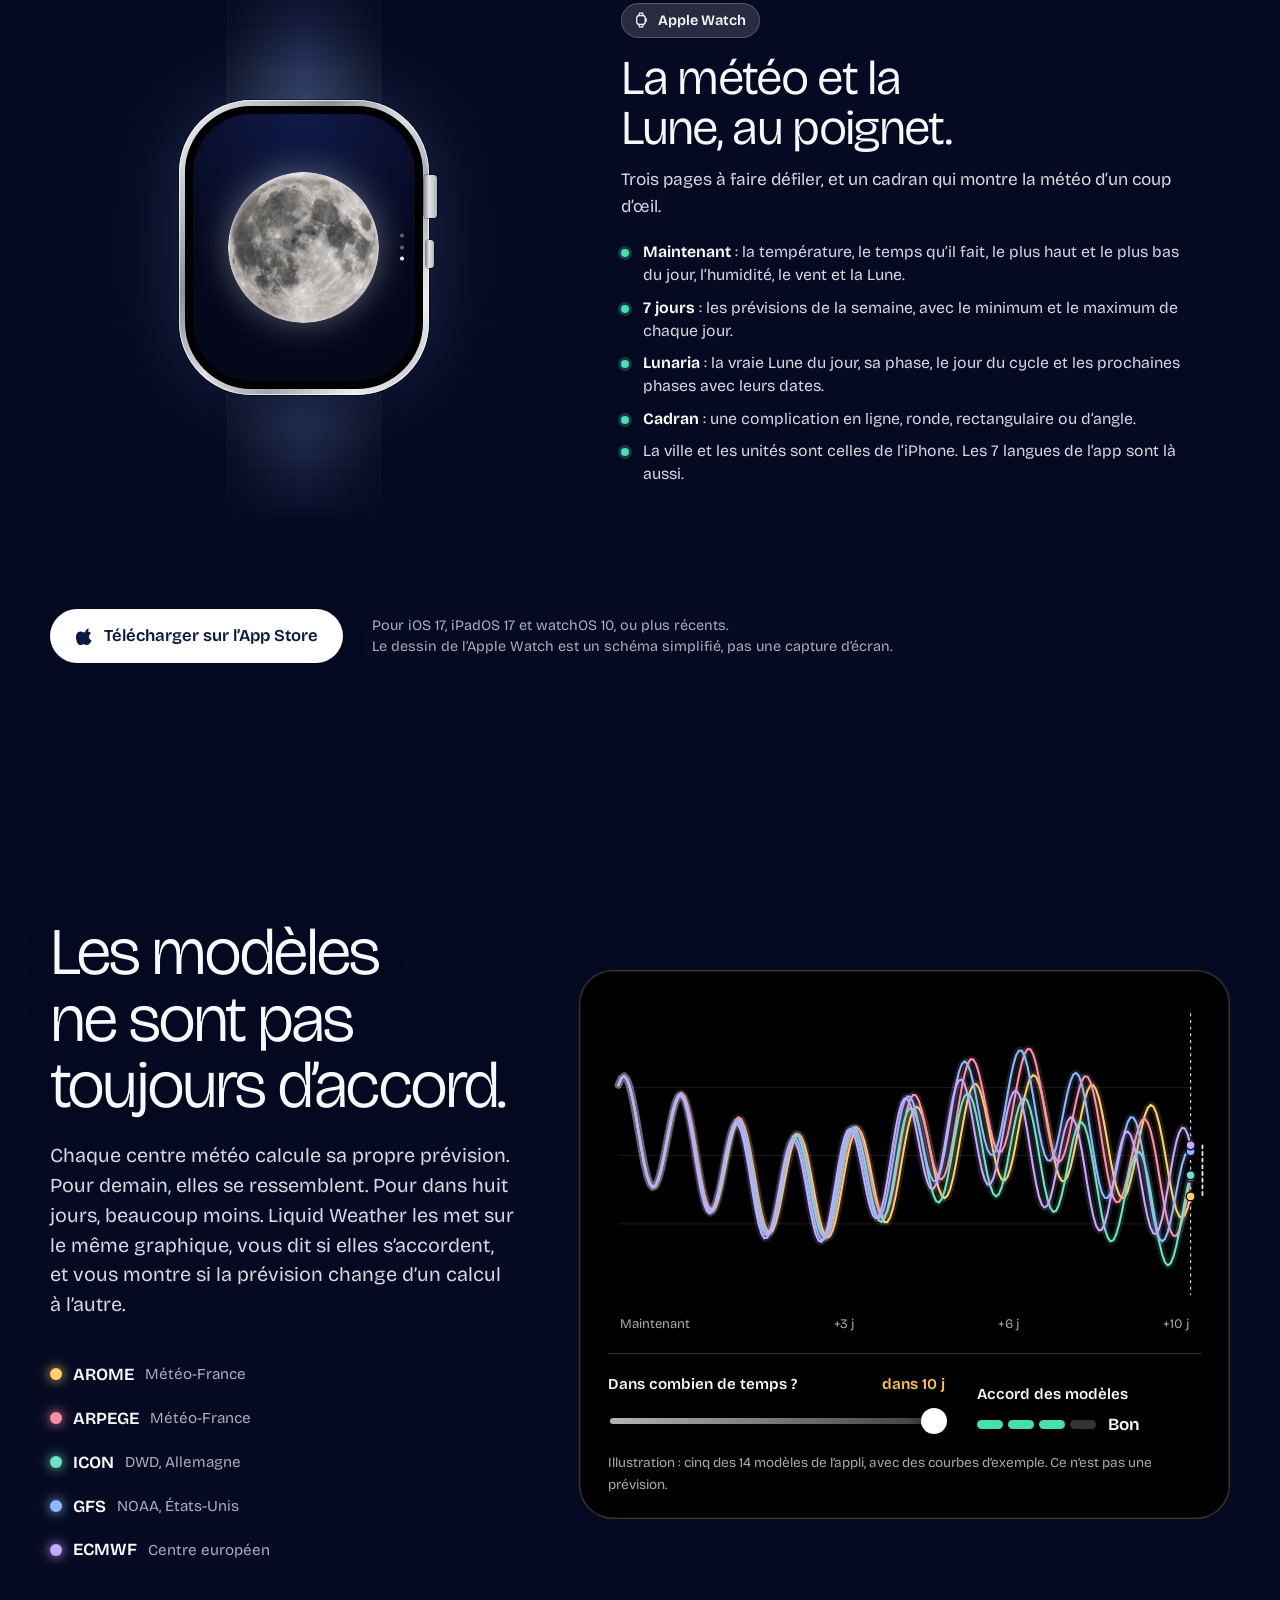
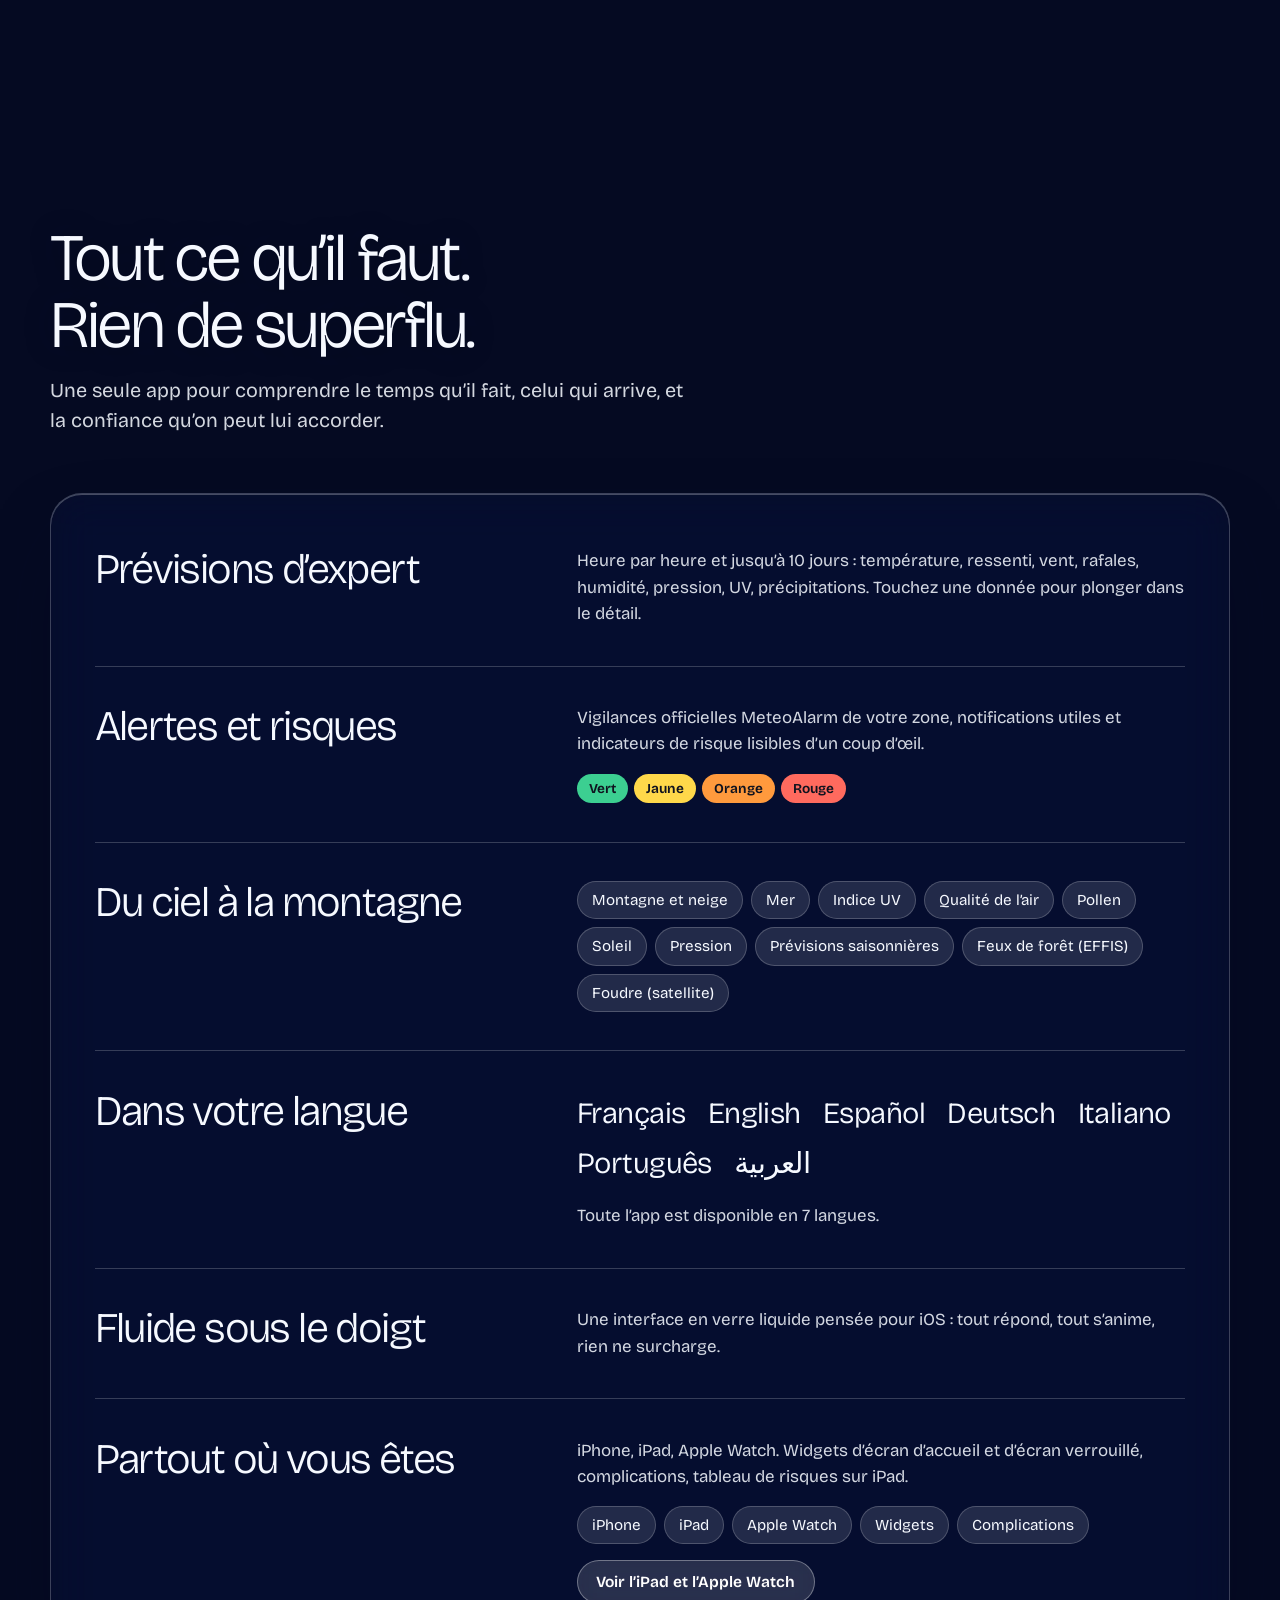
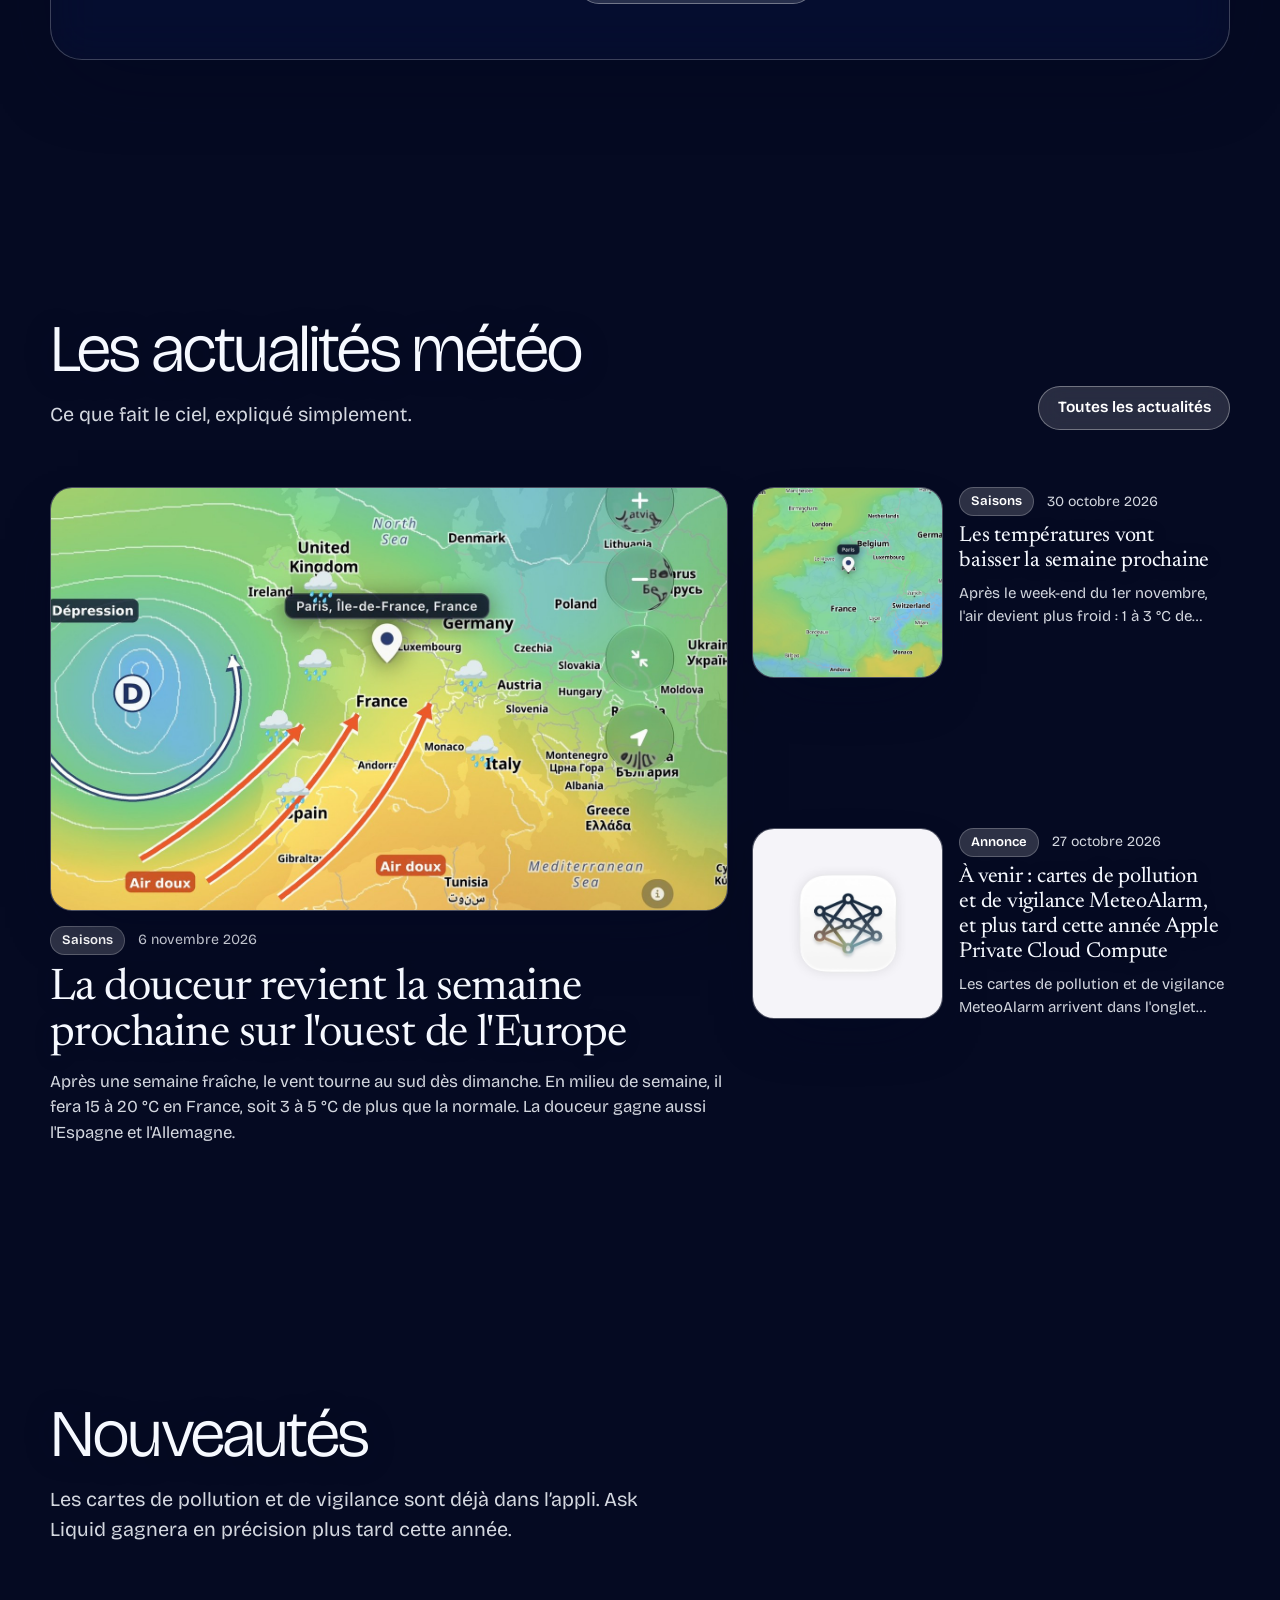
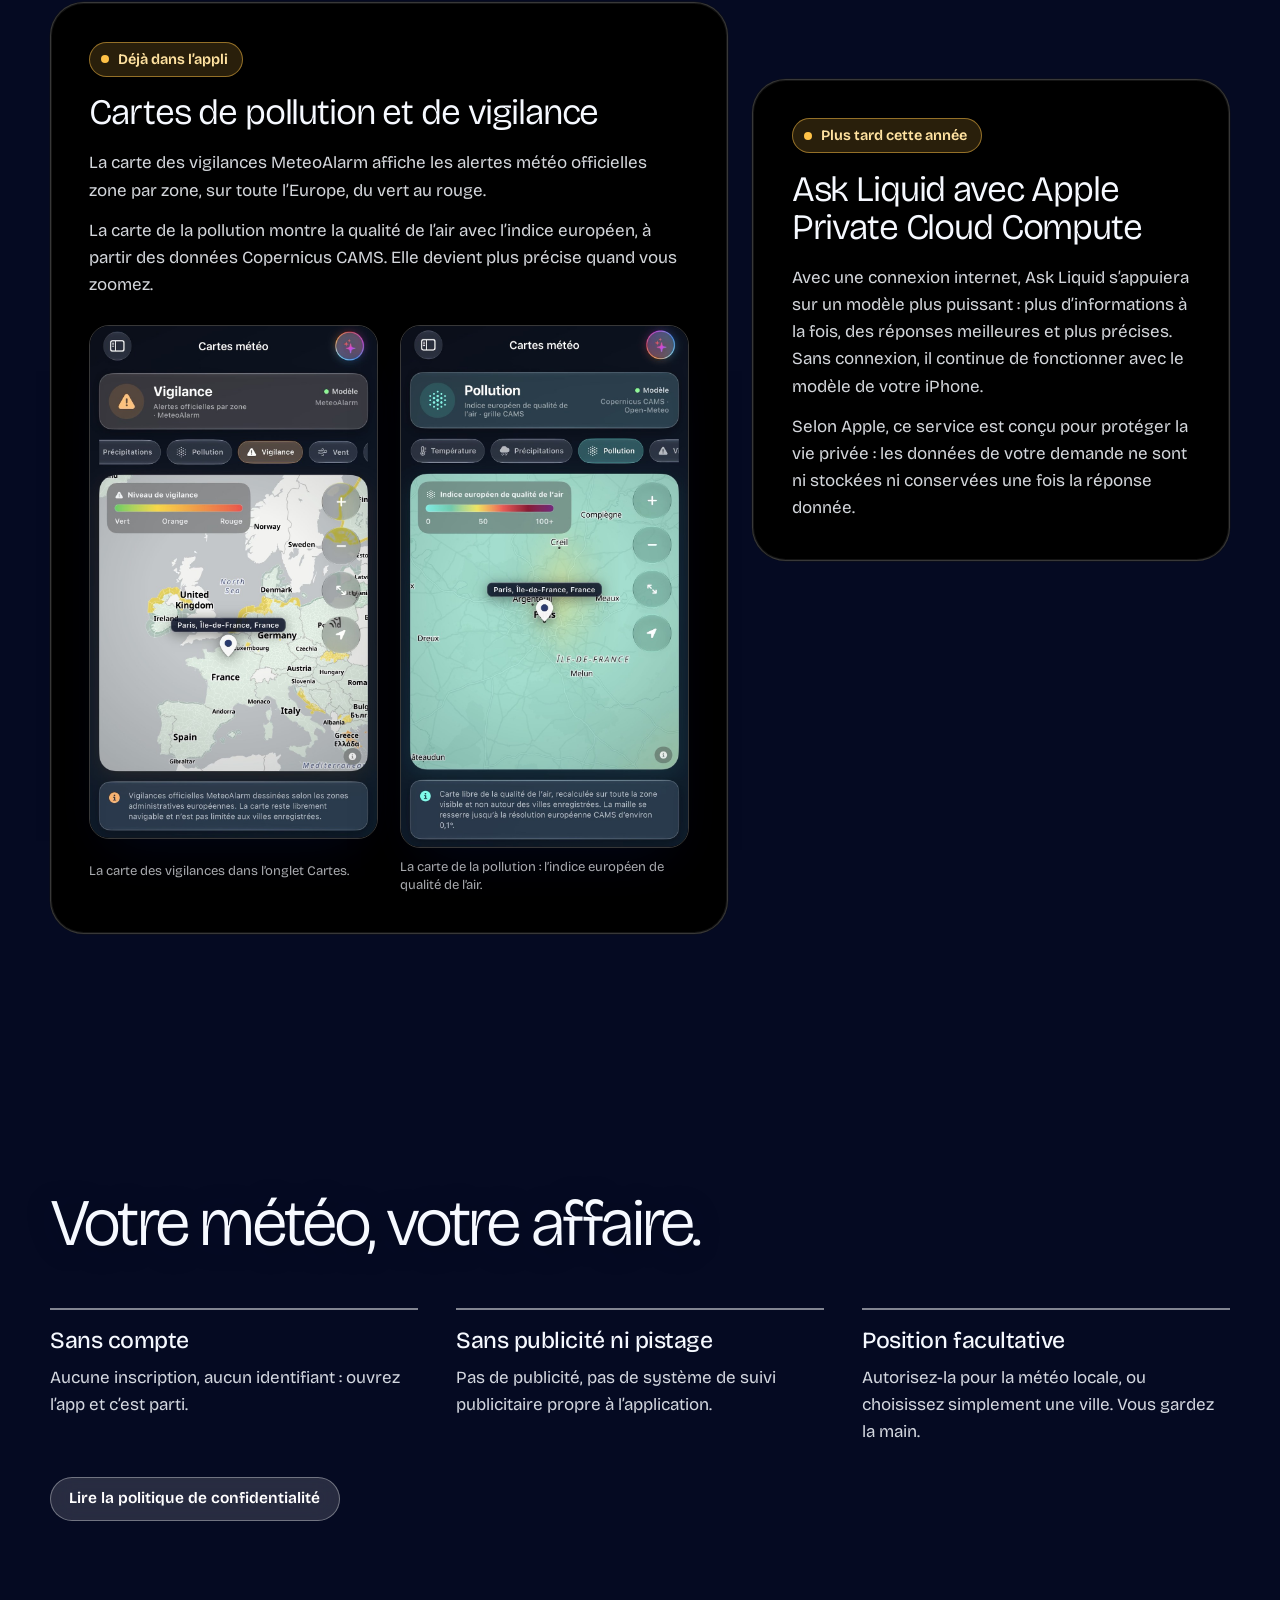
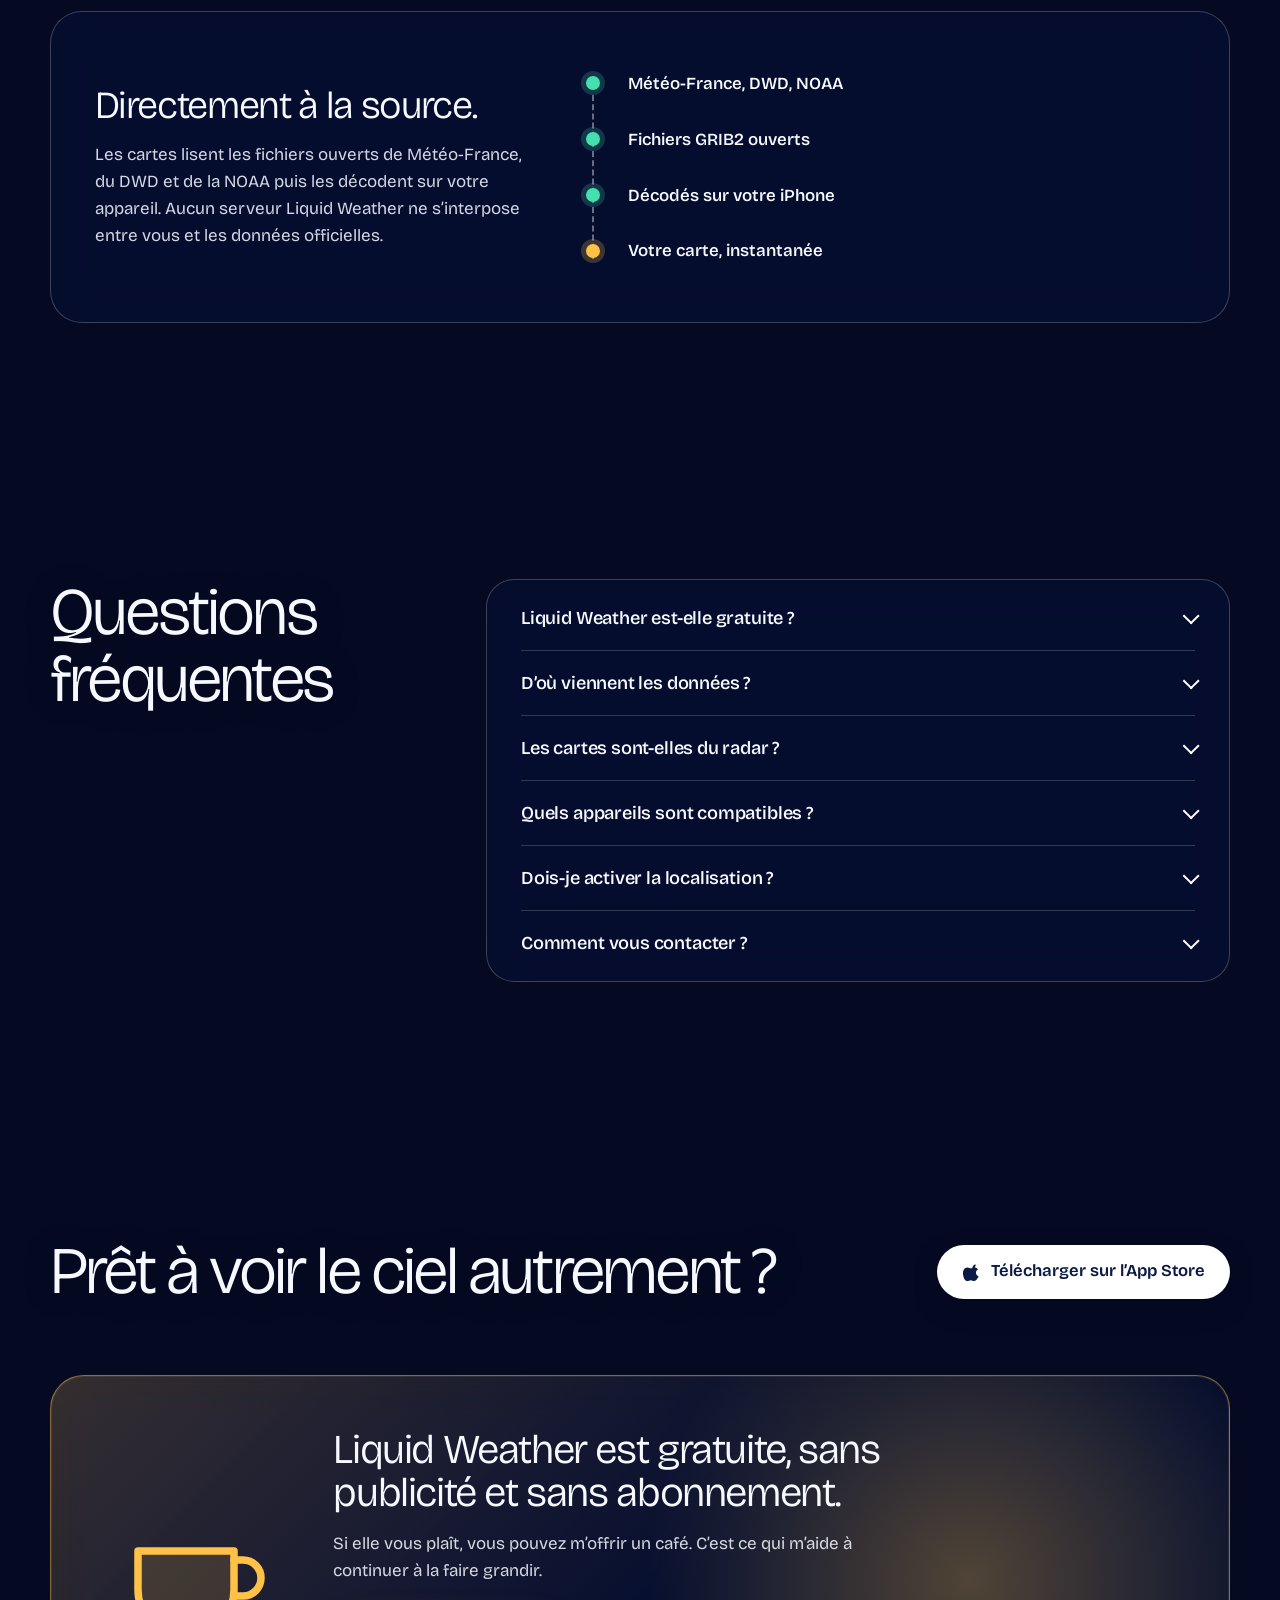
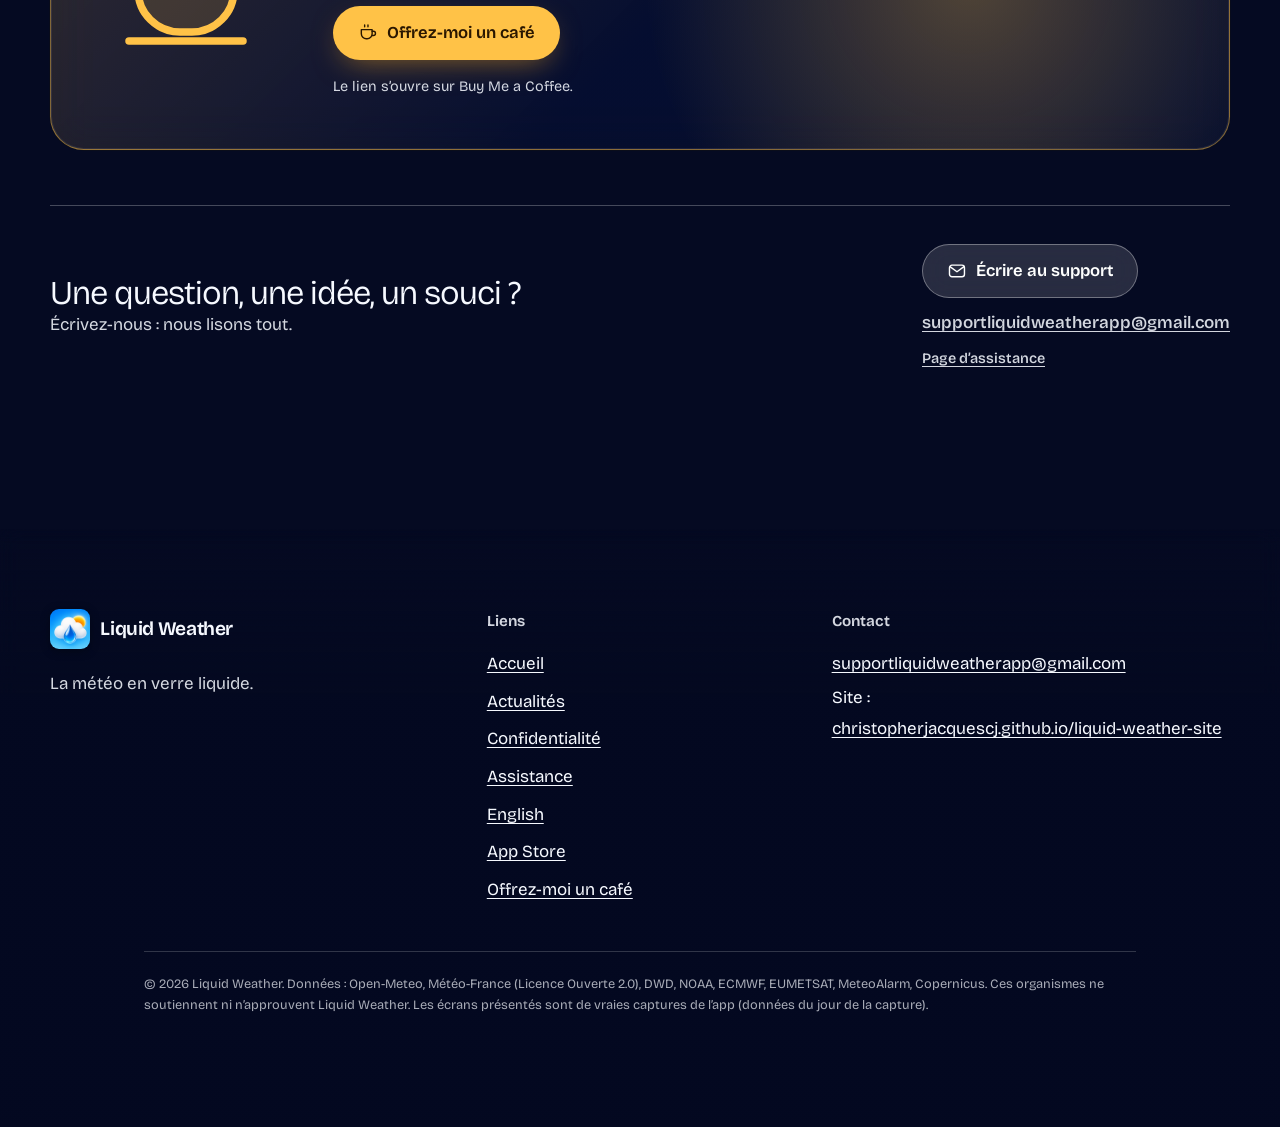
==== commit a4ea258e: "Apple Watch : on enlève les quatre formes de complication (dessin inutile) Le texte « Cadran : une c" ====
--- a/index.html
+++ b/index.html
@@ -24,13 +24,13 @@
 <link rel="icon" type="image/png" href="assets/favicon.png">
 <link rel="apple-touch-icon" href="assets/apple-touch-icon.png">
 <link rel="preload" href="assets/fonts/bricolage-latin.woff2" as="font" type="font/woff2" crossorigin>
-<link rel="stylesheet" href="css/site.css?v=43f472cb">
+<link rel="stylesheet" href="css/site.css">
 <script>document.documentElement.className='js'</script>
 <script type="application/ld+json">{"@context":"https://schema.org","@type":"MobileApplication","name":"Liquid Weather","operatingSystem":"iOS, iPadOS, watchOS","applicationCategory":"WeatherApplication","description":"Liquid Weather compare jusqu’à 14 modèles météo (AROME, ICON, ARPEGE, GFS, ECMWF…) : prévisions heure par heure, cartes HD animées, alertes officielles, Lune et assistant IA. Sur iPhone, iPad et Apple Watch. Gratuit, sans pub.","offers":{"@type":"Offer","price":"0","priceCurrency":"EUR"},"inLanguage":["fr","en","es","de","it","pt","ar"],"url":"https://christopherjacquescj.github.io/liquid-weather-site/"}</script>
 </head>
 <body class="page-home ">
 <a class="skip" href="#main">Aller au contenu</a>
-<div class="sky" aria-hidden="true"><canvas id="sky"></canvas><div class="moon" id="moon"><img src="assets/moon-full.webp?v=46697ee9" alt="" width="640" height="640" decoding="async"></div></div><div class="sky-scrim" aria-hidden="true"></div><canvas id="fx" class="fx" aria-hidden="true"></canvas>
+<div class="sky" aria-hidden="true"><canvas id="sky"></canvas><div class="moon" id="moon"><img src="assets/moon-full.webp" alt="" width="640" height="640" decoding="async"></div></div><div class="sky-scrim" aria-hidden="true"></div><canvas id="fx" class="fx" aria-hidden="true"></canvas>
 <header class="nav" id="top">
 <div class="nav-in glass">
 <a class="brand" href="index.html" aria-label="Liquid Weather"><img src="assets/icon.png" width="34" height="34" alt=""><span>Liquid Weather</span></a>
@@ -97,8 +97,8 @@
 <div class="tour-phone">
 <div class="phone" id="phone">
 <div class="phone-body"><i class="hw l act"></i><i class="hw l vup"></i><i class="hw l vdn"></i><i class="hw r pwr"></i><i class="hw r cam"></i><div class="glass"><div class="screen" id="screen" role="img" aria-label="Écran de Liquid Weather"><i class="island"></i>
-<div class="layer is-on" data-tab="home"><div class="page-clip"><div class="page"><img src="assets/home.webp?v=6bb90a4e" width="660" height="4438" alt="" decoding="async" fetchpriority="high"></div></div>
-<img class="ov top" src="assets/home-top.webp?v=c00883e1" width="660" height="170" alt=""><img class="ov bot" src="assets/home-tab.webp?v=7573b491" width="660" height="154" alt=""></div>
+<div class="layer is-on" data-tab="home"><div class="page-clip"><div class="page"><img src="assets/home.webp" width="660" height="4438" alt="" decoding="async" fetchpriority="high"></div></div>
+<img class="ov top" src="assets/home-top.webp" width="660" height="170" alt=""><img class="ov bot" src="assets/home-tab.webp" width="660" height="154" alt=""></div>
 </div></div></div>
 </div>
 <p class="phone-note">Vraies captures de l’app, affichée en français (7 langues disponibles). Données du jour de la capture.</p>
@@ -108,7 +108,7 @@
 <li><a href="#c-home" data-go="1" aria-label="Accueil"><span></span></a></li><li><a href="#c-forecast" data-go="2" aria-label="Prévisions"><span></span></a></li><li><a href="#c-compare" data-go="3" aria-label="Comparer"><span></span></a></li><li><a href="#c-maps" data-go="4" aria-label="Cartes"><span></span></a></li><li><a href="#c-moon" data-go="5" aria-label="Lunaria"><span></span></a></li>
 </ol>
 </div>
-<script type="application/json" id="tour-data">{"screen":[660,1434],"hots":{"home":[5.682,91.736,19.318,5.649],"forecast":[23.0,91.736,19.318,5.649],"compare":[40.341,91.736,19.318,5.649],"maps":[57.682,91.736,19.318,5.649],"moon":[75.0,91.736,19.318,5.649]},"tabs":[{"id":"home","ratio":6.7242,"layers":[{"img":"assets/home.webp?v=6bb90a4e"}],"top":"assets/home-top.webp?v=c00883e1","bot":"assets/home-tab.webp?v=7573b491"},{"id":"forecast","ratio":7.25,"layers":[{"img":"assets/forecast-s0.webp?v=8556e8db","label":"Températures"},{"img":"assets/forecast-s1.webp?v=844b7ecc","label":"Précipitations"}],"top":"assets/forecast-top.webp?v=76a5504a","bot":"assets/forecast-tab.webp?v=e1511aac"},{"id":"compare","ratio":7.4636,"layers":[{"img":"assets/compare-s0.webp?v=650786d1","label":"Résumé"},{"img":"assets/compare-s1.webp?v=205d80a4","label":"Quelques Nuages"},{"img":"assets/compare-s2.webp?v=34c7e37e","label":"Thermomètre"}],"top":"assets/compare-top.webp?v=ca91ea26","bot":"assets/compare-tab.webp?v=a3e1572a"},{"id":"maps","layers":[{"img":"assets/map-l0.webp?v=2454cc52","label":"Température"},{"img":"assets/map-l1.webp?v=6444a206","label":"Précipitations"},{"img":"assets/map-l2.webp?v=951e3f59","label":"Vent"},{"img":"assets/map-l3.webp?v=60780834","label":"Nuages"},{"img":"assets/map-l4.webp?v=1a82eba0","label":"Cumul neige"}],"times":["assets/map-t0.webp?v=52d239e4","assets/map-t1.webp?v=77d78ab5","assets/map-t2.webp?v=77ea30d7","assets/map-t3.webp?v=0ad05a28","assets/map-t4.webp?v=a14b8e92","assets/map-t5.webp?v=ec3b6987","assets/map-t6.webp?v=0dcb1bc4","assets/map-t7.webp?v=34244625"]},{"id":"moon","ratio":6.8667,"layers":[{"img":"assets/moon.webp?v=b9cad843"}],"top":"assets/moon-top.webp?v=8013d1f9","bot":"assets/moon-tab.webp?v=1711b95f"}]}</script>
+<script type="application/json" id="tour-data">{"screen":[660,1434],"hots":{"home":[5.682,91.736,19.318,5.649],"forecast":[23.0,91.736,19.318,5.649],"compare":[40.341,91.736,19.318,5.649],"maps":[57.682,91.736,19.318,5.649],"moon":[75.0,91.736,19.318,5.649]},"tabs":[{"id":"home","ratio":6.7242,"layers":[{"img":"assets/home.webp"}],"top":"assets/home-top.webp","bot":"assets/home-tab.webp"},{"id":"forecast","ratio":7.25,"layers":[{"img":"assets/forecast-s0.webp","label":"Températures"},{"img":"assets/forecast-s1.webp","label":"Précipitations"}],"top":"assets/forecast-top.webp","bot":"assets/forecast-tab.webp"},{"id":"compare","ratio":7.4636,"layers":[{"img":"assets/compare-s0.webp","label":"Résumé"},{"img":"assets/compare-s1.webp","label":"Quelques Nuages"},{"img":"assets/compare-s2.webp","label":"Thermomètre"}],"top":"assets/compare-top.webp","bot":"assets/compare-tab.webp"},{"id":"maps","layers":[{"img":"assets/map-l0.webp","label":"Température"},{"img":"assets/map-l1.webp","label":"Précipitations"},{"img":"assets/map-l2.webp","label":"Vent"},{"img":"assets/map-l3.webp","label":"Nuages"},{"img":"assets/map-l4.webp","label":"Cumul neige"}],"times":["assets/map-t0.webp","assets/map-t1.webp","assets/map-t2.webp","assets/map-t3.webp","assets/map-t4.webp","assets/map-t5.webp","assets/map-t6.webp","assets/map-t7.webp"]},{"id":"moon","ratio":6.8667,"layers":[{"img":"assets/moon.webp"}],"top":"assets/moon-top.webp","bot":"assets/moon-tab.webp"}]}</script>
 </section>
 <section class="devsec sec" id="appareils" aria-labelledby="dev-t">
 <span class="sky-mark" data-sky="aurora" style="top:4%" aria-hidden="true"></span><span class="sky-mark" data-sky="aurora" style="top:46%" aria-hidden="true"></span>
@@ -123,7 +123,7 @@
 <ul class="ticks"><li><b>Horaire</b> : un tableau heure par heure avec 15 données (température, ressenti, pluie, vent, rafales, pression, UV…), et des courbes. Vous choisissez le modèle.</li><li><b>Risques</b> : huit risques (pluie, orages, chaleur, vent, froid, neige, verglas, incendie), chacun noté de 0 à 6 pour les 7 prochains jours. L’app explique comment chaque note est calculée.</li><li><b>Comparer</b> : tous les modèles côte à côte, sur de plus grands graphiques.</li><li>Une mise en page faite pour le grand écran : prévisions en plusieurs zones, fiches de détail plus larges.</li><li>Des widgets extra-larges pour l’écran d’accueil.</li></ul>
 </div>
 <figure class="dev-fig dev-fig-ipad">
-<div class="ipad"><div class="ipad-glass"><div class="ipad-screen"><img class="shot on" src="assets/ipad-horaire.webp?v=24b0c698" width="1440" height="1080" alt="Onglet Horaire de l’app sur iPad : la courbe de température et le graphique des précipitations sur 10 jours, avec la liste des modèles météo au-dessus." loading="lazy" decoding="async" draggable="false"><img class="shot" src="assets/ipad-tableau.webp?v=bbebe73e" width="1440" height="1080" alt="Onglet Horaire en tableau : une ligne toutes les 3 heures, avec la température, le ressenti, la pluie, l’humidité, le vent, les rafales et la pression." loading="lazy" decoding="async" draggable="false"><img class="shot" src="assets/ipad-risques.webp?v=1774a7bf" width="1440" height="1080" alt="Onglet Risques sur iPad : une grille de huit risques (pluie, orages, chaleur, vent, froid, neige, verglas, incendie), notés de 0 à 6, pour 7 jours." loading="lazy" decoding="async" draggable="false"><img class="shot" src="assets/ipad-methode.webp?v=48f50cfc" width="1440" height="1080" alt="Explication des risques sur iPad : l’échelle de 0 à 6 de chacun des huit risques." loading="lazy" decoding="async" draggable="false"></div></div></div>
+<div class="ipad"><div class="ipad-glass"><div class="ipad-screen"><img class="shot on" src="assets/ipad-horaire.webp" width="1440" height="1080" alt="Onglet Horaire de l’app sur iPad : la courbe de température et le graphique des précipitations sur 10 jours, avec la liste des modèles météo au-dessus." loading="lazy" decoding="async" draggable="false"><img class="shot" src="assets/ipad-tableau.webp" width="1440" height="1080" alt="Onglet Horaire en tableau : une ligne toutes les 3 heures, avec la température, le ressenti, la pluie, l’humidité, le vent, les rafales et la pression." loading="lazy" decoding="async" draggable="false"><img class="shot" src="assets/ipad-risques.webp" width="1440" height="1080" alt="Onglet Risques sur iPad : une grille de huit risques (pluie, orages, chaleur, vent, froid, neige, verglas, incendie), notés de 0 à 6, pour 7 jours." loading="lazy" decoding="async" draggable="false"><img class="shot" src="assets/ipad-methode.webp" width="1440" height="1080" alt="Explication des risques sur iPad : l’échelle de 0 à 6 de chacun des huit risques." loading="lazy" decoding="async" draggable="false"></div></div></div>
 <div class="chips ipad-chips" role="group" aria-label="Choisir l’écran de l’iPad à afficher"><button type="button" aria-pressed="true">Horaire : courbes</button><button type="button" aria-pressed="false">Horaire : tableau</button><button type="button" aria-pressed="false">Risques sur 7 jours</button><button type="button" aria-pressed="false">Échelles de 0 à 6</button></div>
 <figcaption class="fine">Vraies captures d’écran, app en français (7 langues disponibles). Les onglets Horaire et Risques n’existent que sur iPad.</figcaption>
 </figure>
@@ -139,7 +139,6 @@
 <figure class="dev-fig">
 <div class="watch" role="img" aria-label="Schéma d’une Apple Watch qui affiche la page Lunaria : la Lune."><i class="w-crown" aria-hidden="true"></i><i class="w-btn" aria-hidden="true"></i>
 <div class="watch-case"><div class="watch-glass"><div class="watch-screen" aria-hidden="true"><img src="assets/moon-full.webp" width="640" height="640" alt="" loading="lazy" decoding="async"><span class="w-dots"><i></i><i></i><i></i></span></div></div></div></div>
-<ul class="comps" aria-label="Les quatre formes de complication pour le cadran"><li><span class="cp cp-inline"><svg viewBox="0 0 24 24" aria-hidden="true" focusable="false" fill="none" stroke="currentColor" stroke-width="1.7" stroke-linecap="round" stroke-linejoin="round" ><path d="M7 18a4 4 0 0 1-.5-7.97A5.5 5.5 0 0 1 17 9.5a4.25 4.25 0 0 1 .5 8.5z"/></svg><i></i></span><b>En ligne</b></li><li><span class="cp cp-circ"><svg viewBox="0 0 24 24" aria-hidden="true" focusable="false" fill="none" stroke="currentColor" stroke-width="1.7" stroke-linecap="round" stroke-linejoin="round" ><path d="M7 18a4 4 0 0 1-.5-7.97A5.5 5.5 0 0 1 17 9.5a4.25 4.25 0 0 1 .5 8.5z"/></svg></span><b>Ronde</b></li><li><span class="cp cp-rect"><svg viewBox="0 0 24 24" aria-hidden="true" focusable="false" fill="none" stroke="currentColor" stroke-width="1.7" stroke-linecap="round" stroke-linejoin="round" ><path d="M7 18a4 4 0 0 1-.5-7.97A5.5 5.5 0 0 1 17 9.5a4.25 4.25 0 0 1 .5 8.5z"/></svg><i></i><i></i></span><b>Rectangulaire</b></li><li><span class="cp cp-corner"><svg viewBox="0 0 24 24" aria-hidden="true" focusable="false" fill="none" stroke="currentColor" stroke-width="1.7" stroke-linecap="round" stroke-linejoin="round" ><path d="M7 18a4 4 0 0 1-.5-7.97A5.5 5.5 0 0 1 17 9.5a4.25 4.25 0 0 1 .5 8.5z"/></svg></span><b>D’angle</b></li></ul>
 </figure>
 </div>
 
@@ -270,9 +269,9 @@
 <p class="wrap legal">© 2026 Liquid Weather. Données : Open-Meteo, Météo-France (Licence Ouverte 2.0), DWD, NOAA, ECMWF, EUMETSAT, MeteoAlarm, Copernicus. Ces organismes ne soutiennent ni n’approuvent Liquid Weather. Les écrans présentés sont de vraies captures de l’app (données du jour de la capture).</p>
 </footer>
 <button type="button" class="sky-pause glass" aria-pressed="false" data-label-pause="Mettre le ciel en pause" data-label-play="Relancer le ciel animé" aria-label="Mettre le ciel en pause"><span class="i-pause"><svg viewBox="0 0 24 24" aria-hidden="true" focusable="false" fill="none" stroke="currentColor" stroke-width="1.7" stroke-linecap="round" stroke-linejoin="round" ><path d="M9 5v14M15 5v14"/></svg></span><span class="i-play"><svg viewBox="0 0 24 24" aria-hidden="true" focusable="false" fill="none" stroke="currentColor" stroke-width="1.7" stroke-linecap="round" stroke-linejoin="round" ><path d="M8 5.500v13l10.500-6.500z"/></svg></span></button>
-<script src="js/sky.js?v=c0dda4a7" defer></script>
-<script src="js/fx.js?v=f9a43b85" defer></script>
-<script src="js/site.js?v=6c0c5ce2" defer></script>
-<script src="js/home.js?v=62ccfb7b" defer></script>
+<script src="js/sky.js" defer></script>
+<script src="js/fx.js" defer></script>
+<script src="js/site.js" defer></script>
+<script src="js/home.js" defer></script>
 
 </body></html>
--- a/css/site.css
+++ b/css/site.css
@@ -307,17 +307,6 @@
 .w-crown,.w-btn{position:absolute;z-index:2;right:calc(var(--W) * -.032);width:calc(var(--W) * .05);border-radius:calc(var(--W) * .014);background:linear-gradient(90deg,#8d9097,#e4e6ea 40%,#aeb1b7);box-shadow:0 0 0 1px rgba(0,0,0,.35)}
 .w-crown{top:calc(var(--W) * .3);height:calc(var(--W) * .17)}
 .w-btn{top:calc(var(--W) * .56);height:calc(var(--W) * .11);width:calc(var(--W) * .034);right:calc(var(--W) * -.022)}
-.comps{display:flex;flex-wrap:wrap;justify-content:center;align-items:flex-end;gap:1rem 1.5rem}
-.comps li{display:grid;justify-items:center;gap:.6rem}
-.comps b{font-weight:560;font-size:.85rem;color:var(--ink-2)}
-.cp{display:flex;align-items:center;gap:.4rem;padding:0 .6rem;background:rgba(2,6,24,.7);border:1px solid rgba(255,255,255,.28);box-shadow:inset 0 1px 0 rgba(255,255,255,.16);color:#fff}
-.cp svg{width:1.15rem;height:1.15rem;flex:none}
-.cp i{display:block;height:4px;border-radius:2px;background:rgba(255,255,255,.72);flex:1}
-.cp-inline{width:5rem;height:1.8rem;border-radius:999px}
-.cp-circ{width:3.1rem;height:3.1rem;justify-content:center;padding:0;border-radius:50%}
-.cp-rect{display:grid;grid-template-columns:auto 1fr;align-items:center;gap:.25rem .5rem;width:5.2rem;height:3rem;border-radius:.85rem}
-.cp-rect svg{grid-row:1/3}
-.cp-corner{width:3.2rem;height:3.2rem;justify-content:flex-end;align-items:flex-end;padding:0 .4rem .4rem 0;border-radius:100% 0 0 0}
 
 /* ---------- les actualités (cartes) ---------- */
 .rail{display:grid;grid-template-columns:repeat(12,minmax(0,1fr));gap:clamp(14px,2vw,24px)}
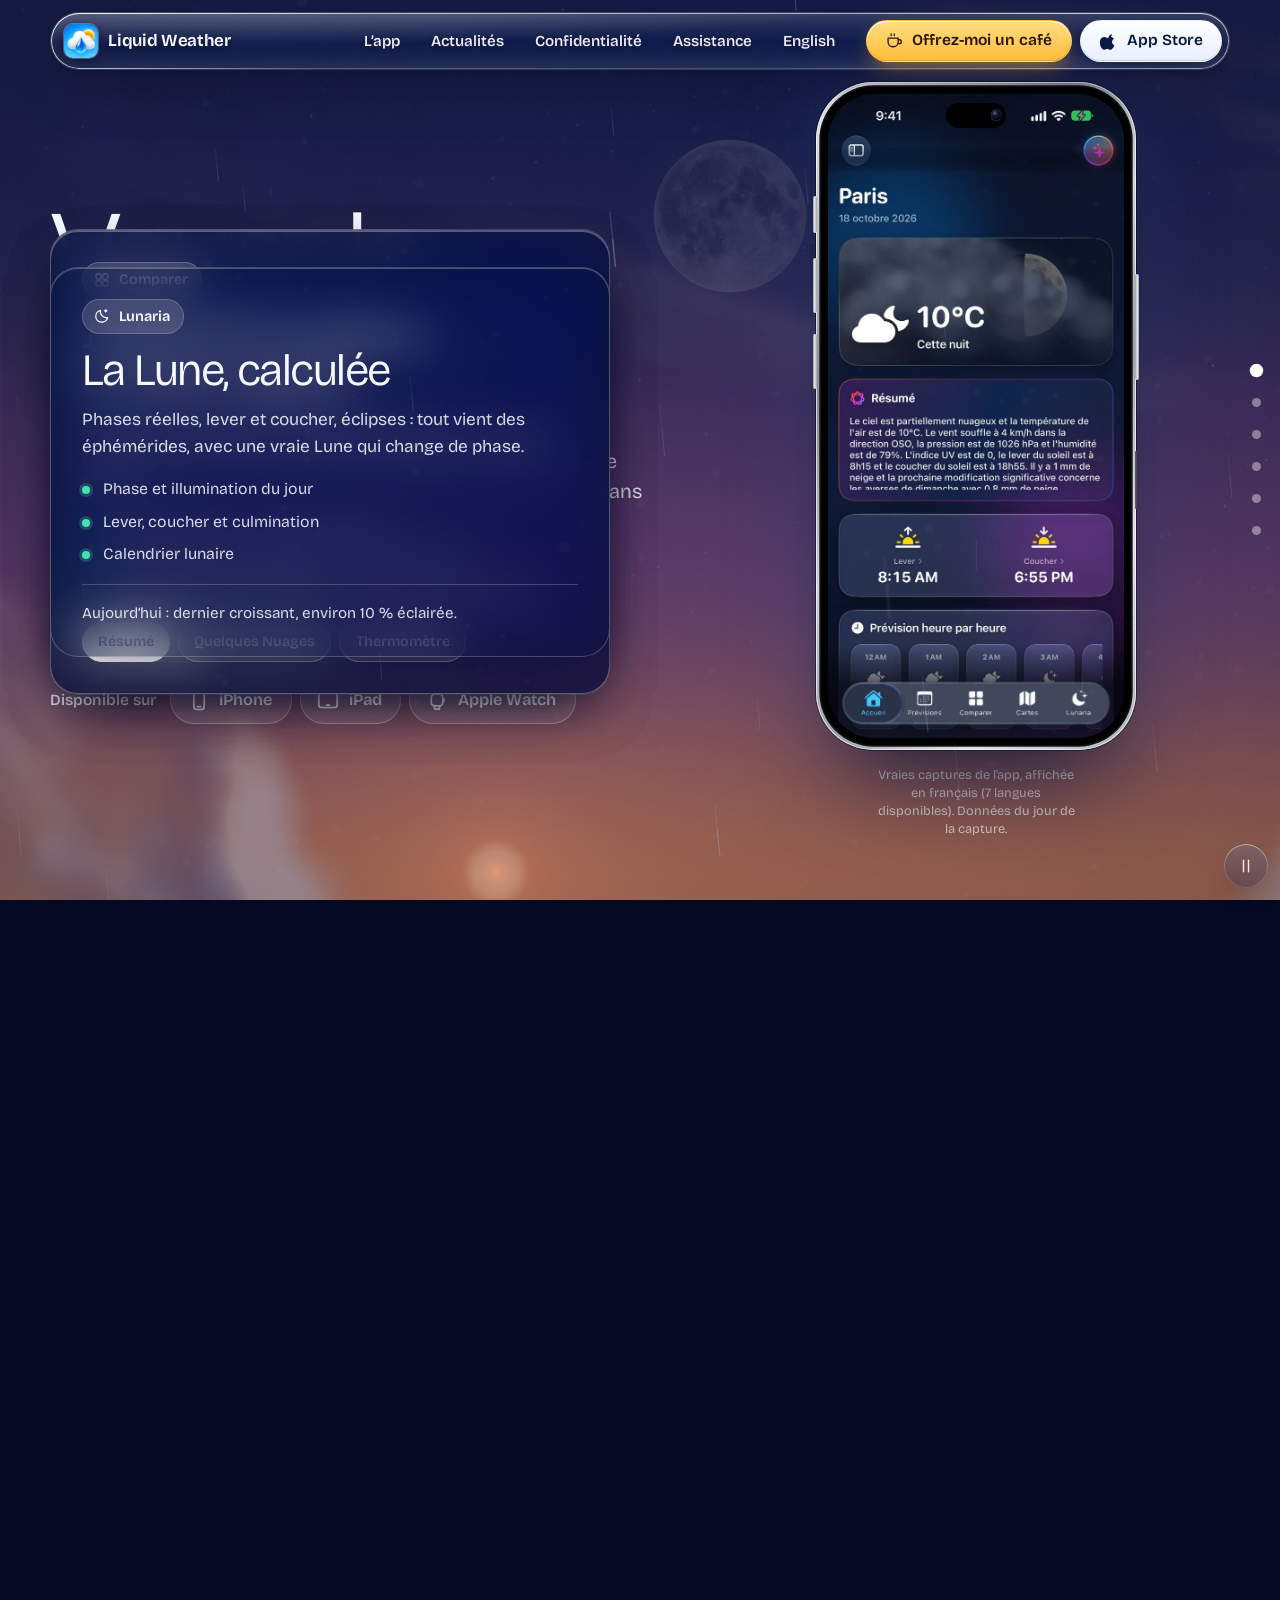
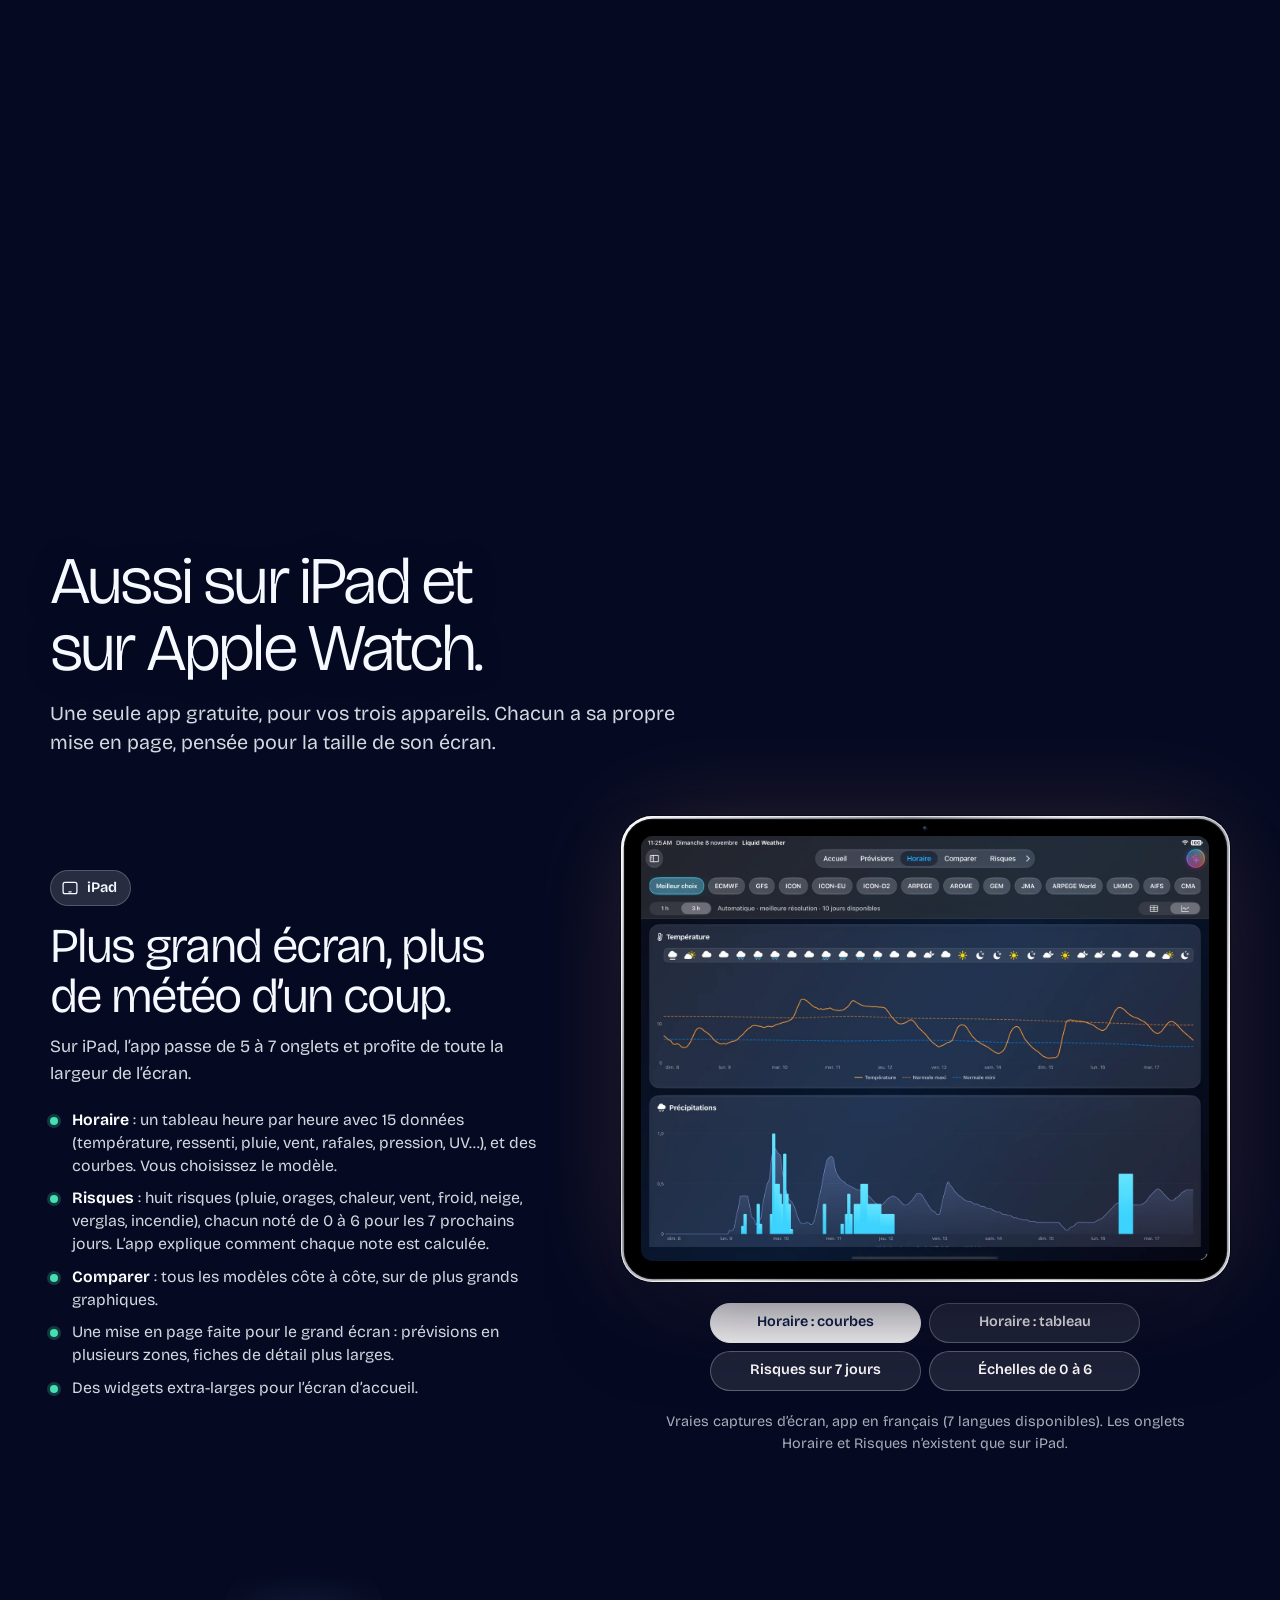
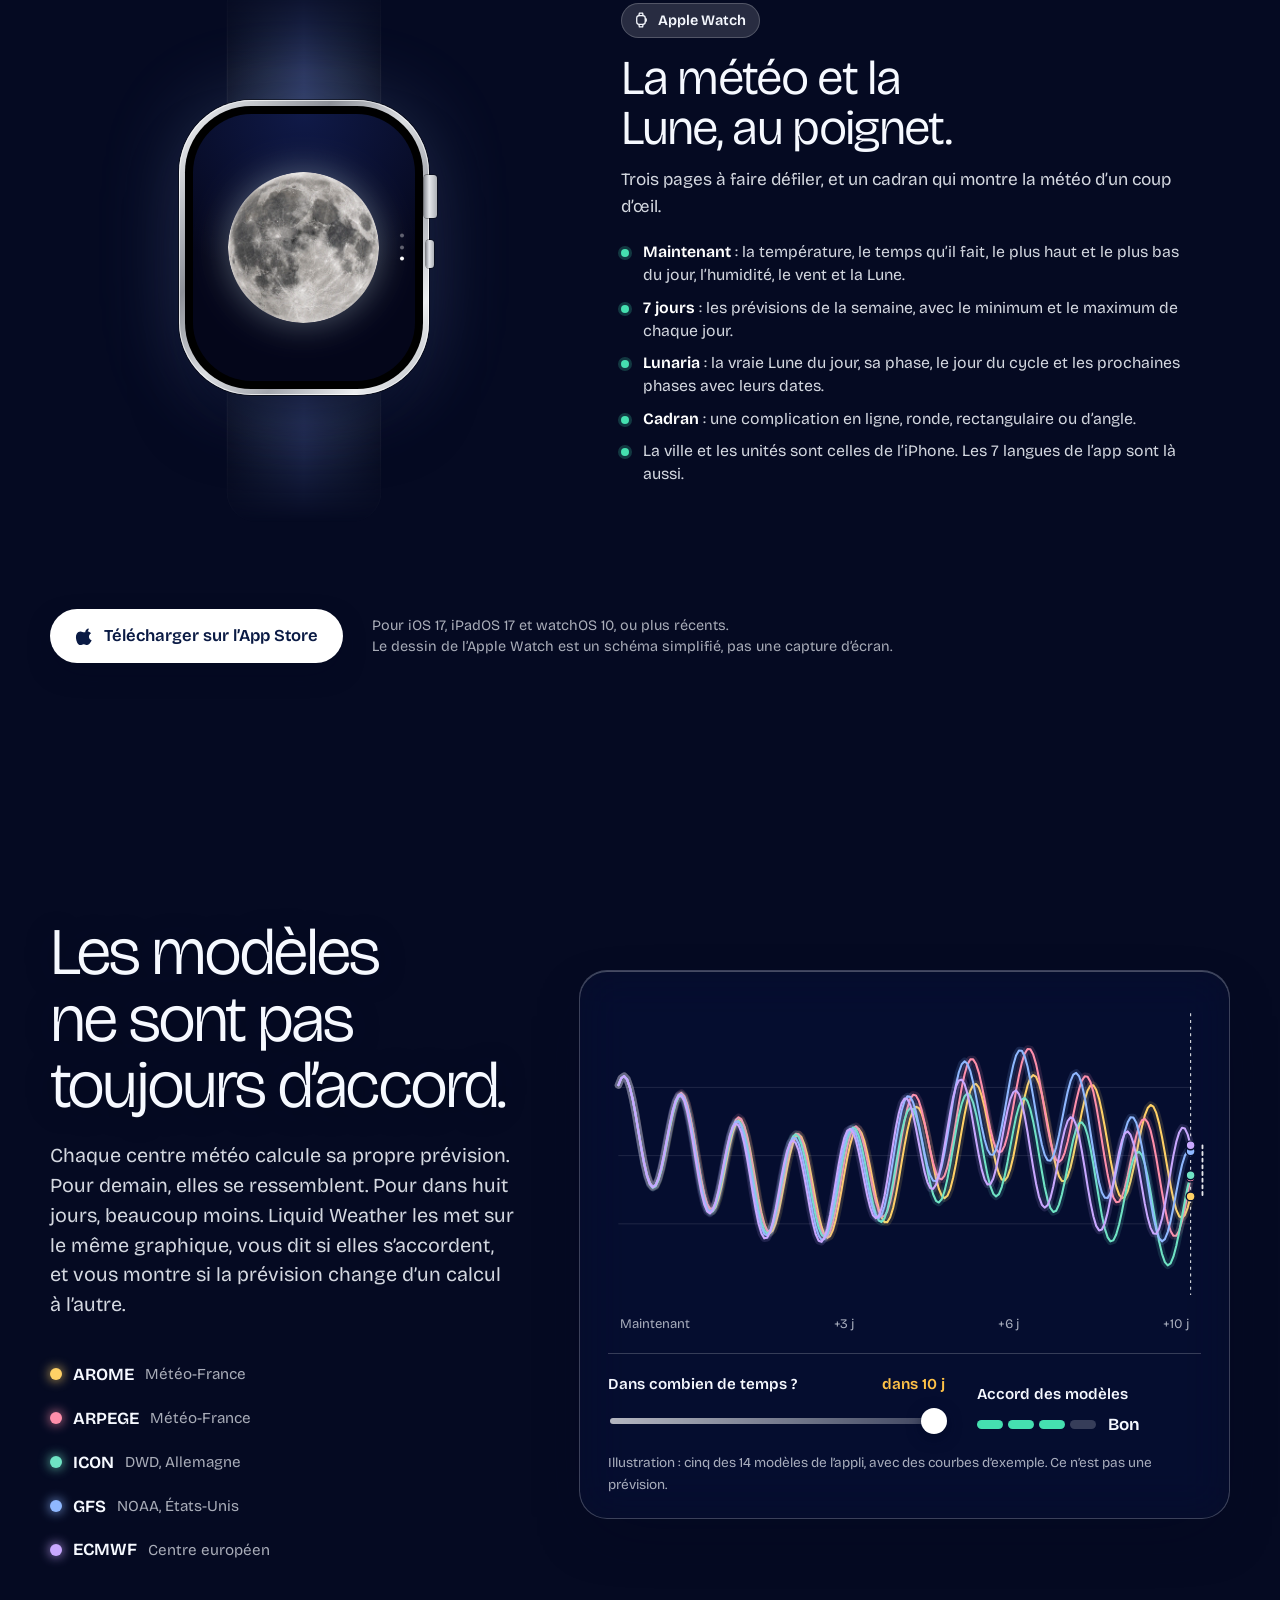
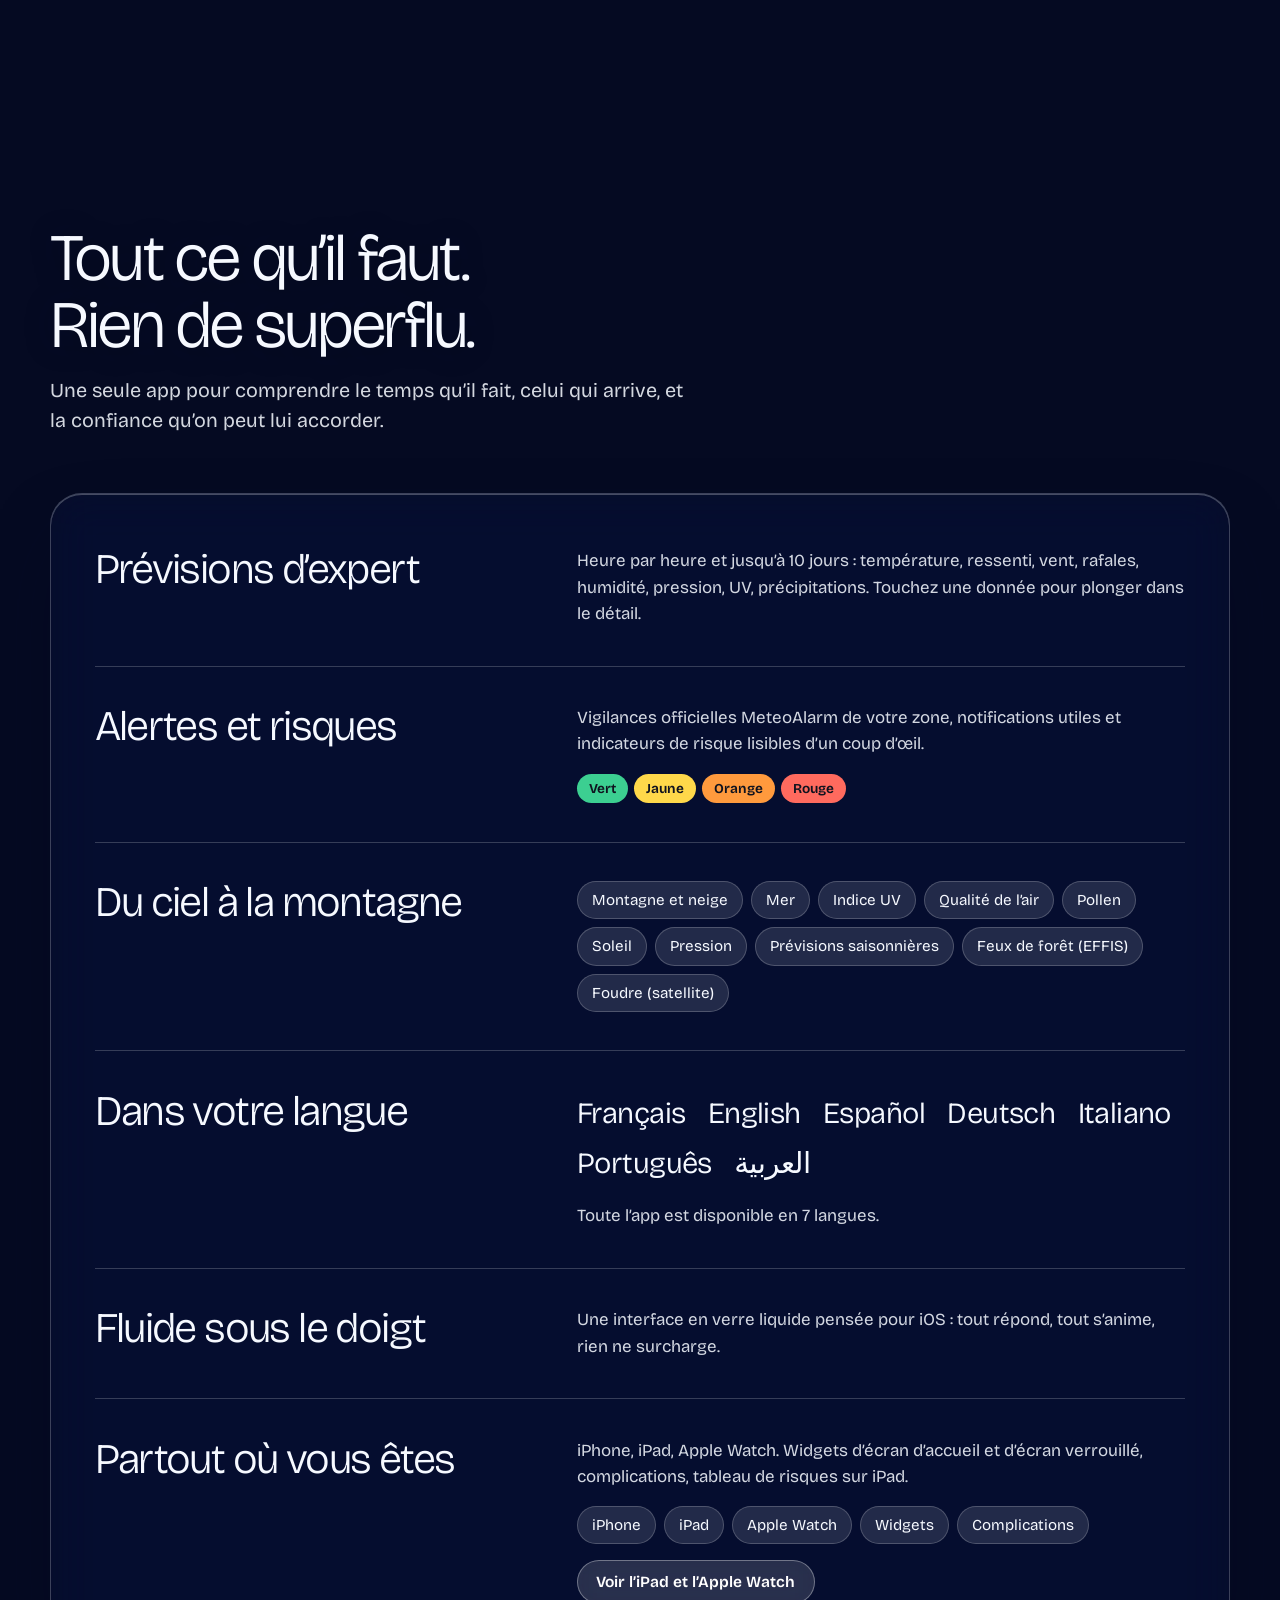
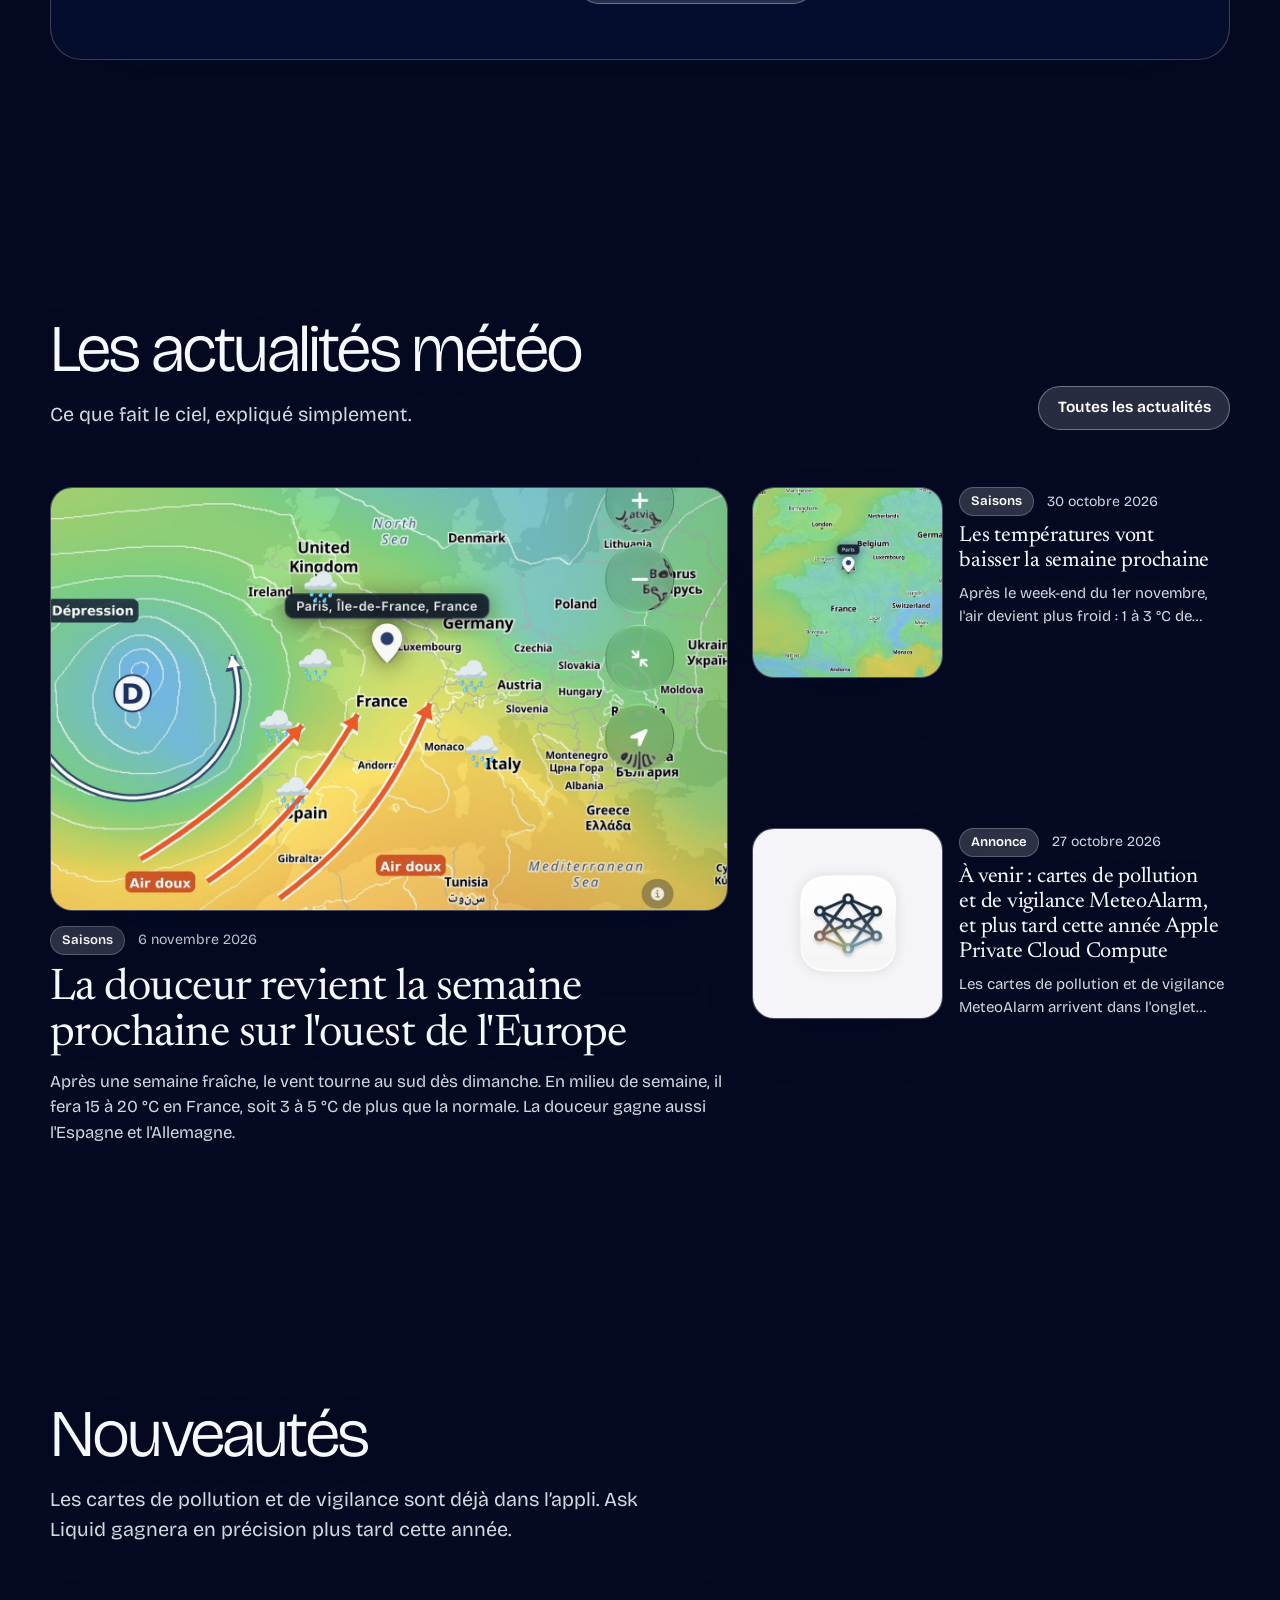
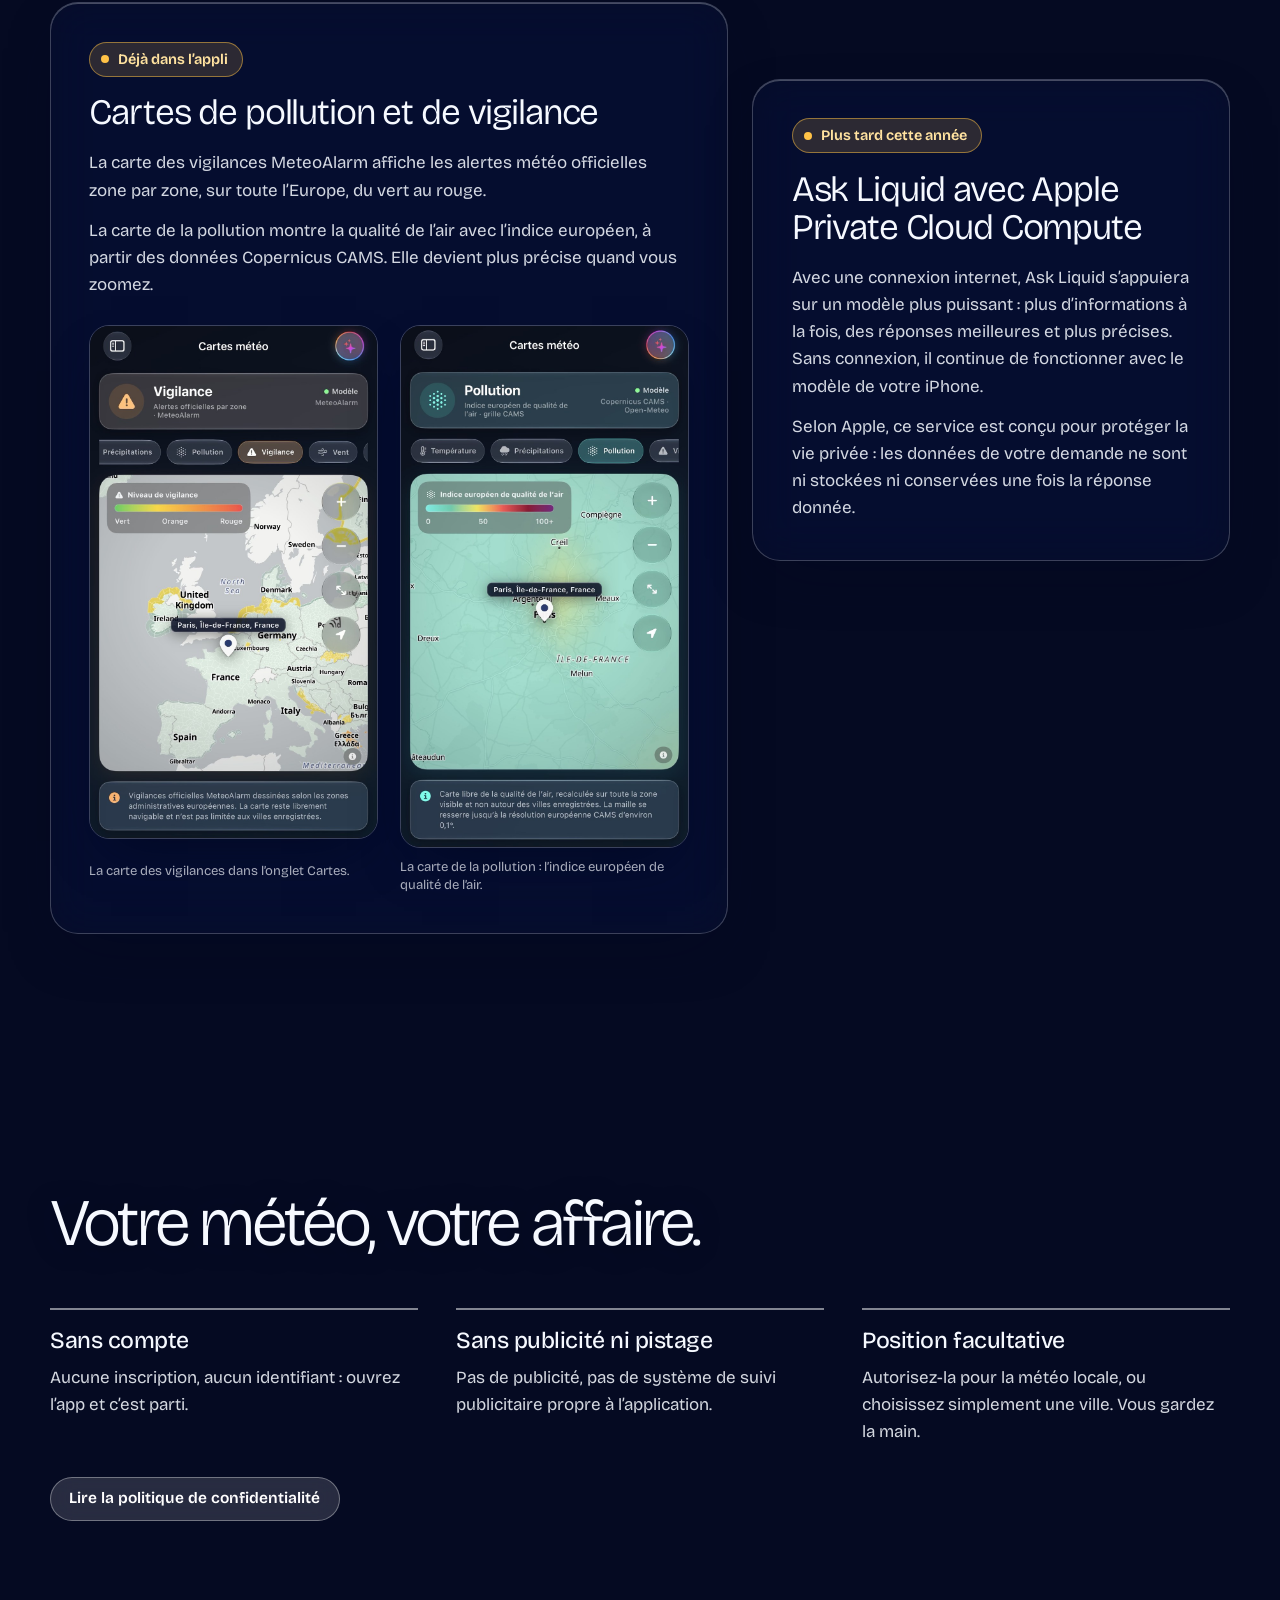
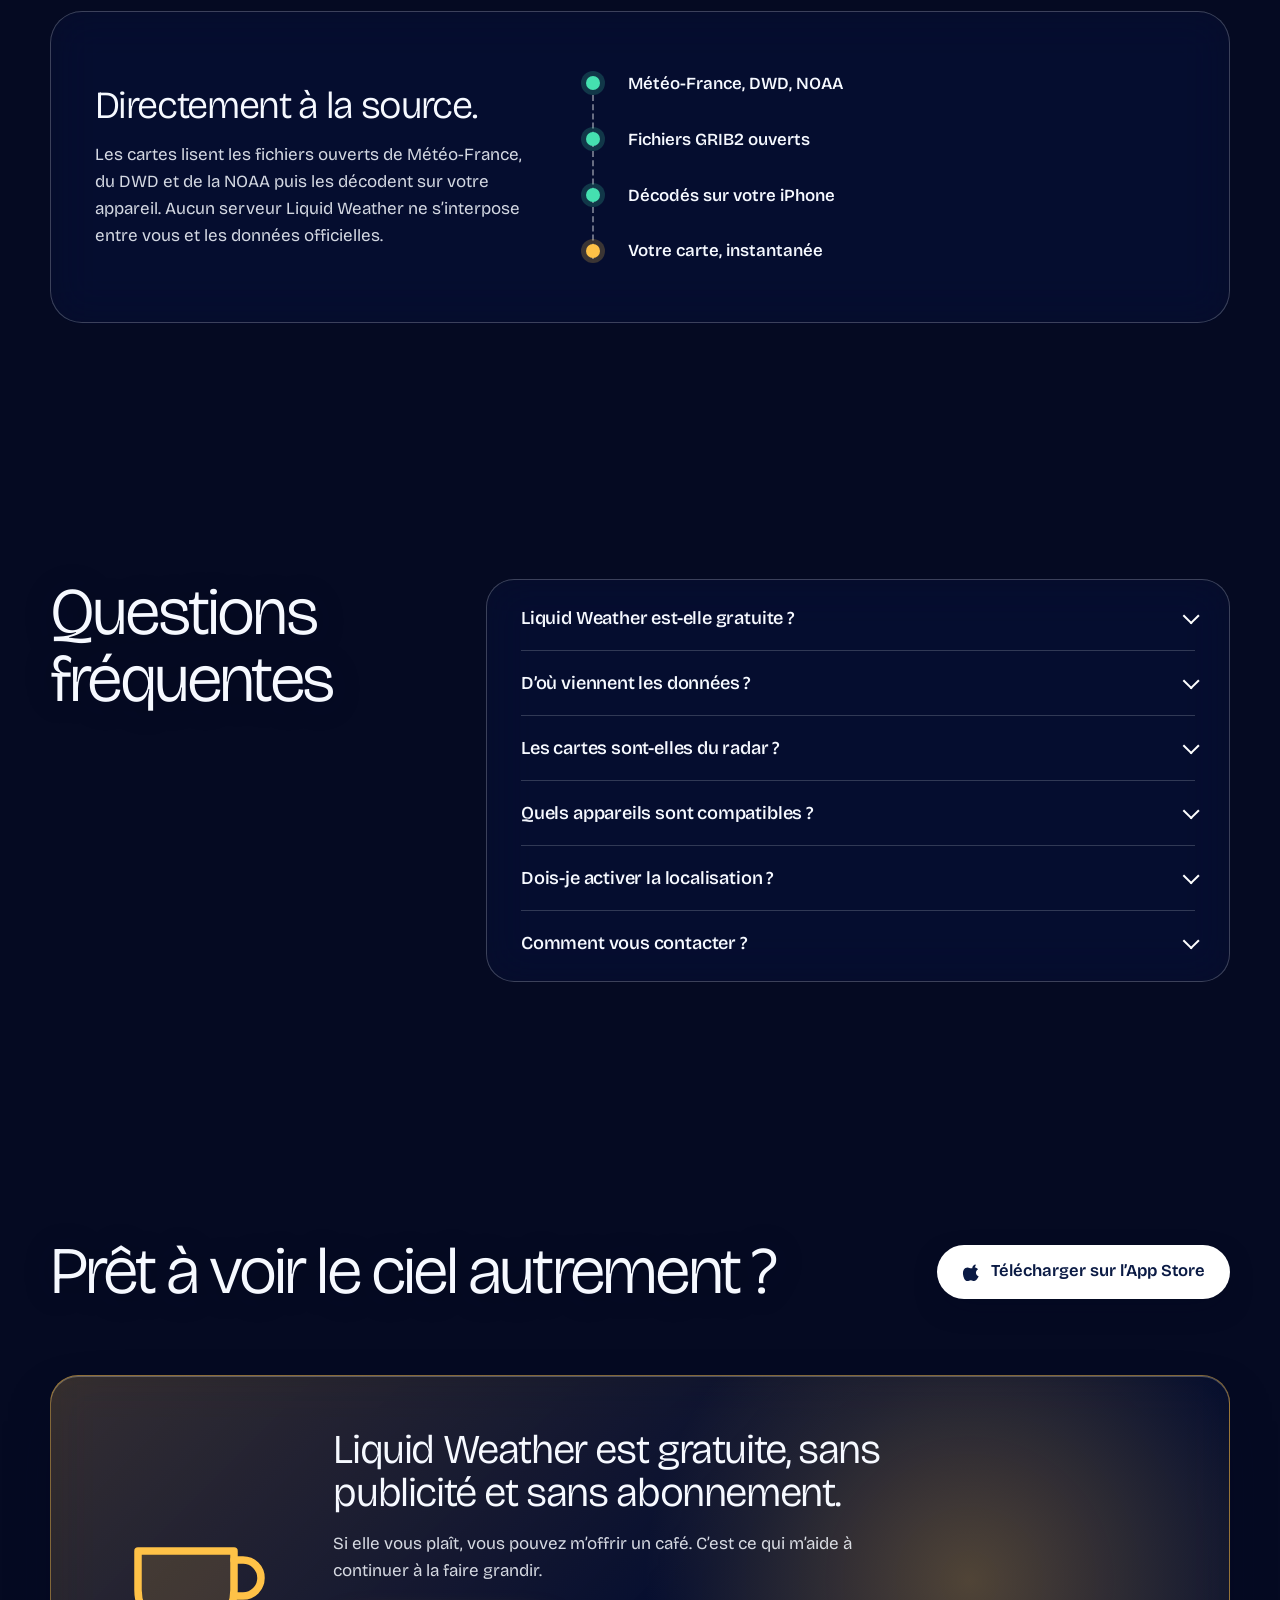
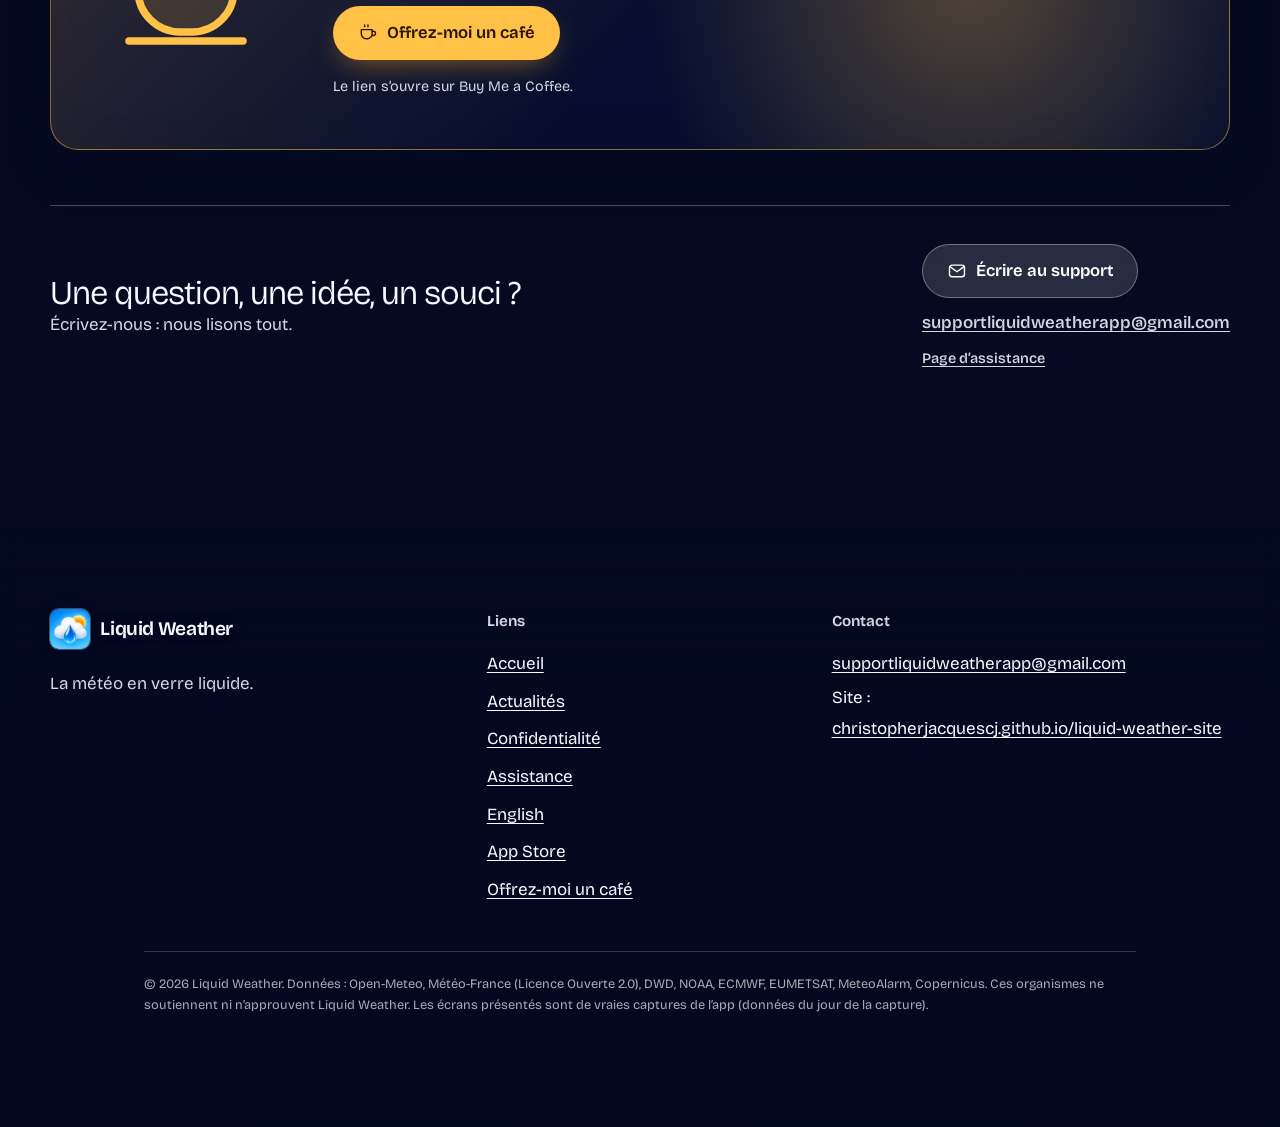
==== commit 63081e37: "Barre du haut en verre liquide ; correction du conflit « .glass » qui rendait le verre noir Cause du" ====
--- a/index.html
+++ b/index.html
@@ -24,13 +24,13 @@
 <link rel="icon" type="image/png" href="assets/favicon.png">
 <link rel="apple-touch-icon" href="assets/apple-touch-icon.png">
 <link rel="preload" href="assets/fonts/bricolage-latin.woff2" as="font" type="font/woff2" crossorigin>
-<link rel="stylesheet" href="css/site.css">
+<link rel="stylesheet" href="css/site.css?v=4f5ab956">
 <script>document.documentElement.className='js'</script>
 <script type="application/ld+json">{"@context":"https://schema.org","@type":"MobileApplication","name":"Liquid Weather","operatingSystem":"iOS, iPadOS, watchOS","applicationCategory":"WeatherApplication","description":"Liquid Weather compare jusqu’à 14 modèles météo (AROME, ICON, ARPEGE, GFS, ECMWF…) : prévisions heure par heure, cartes HD animées, alertes officielles, Lune et assistant IA. Sur iPhone, iPad et Apple Watch. Gratuit, sans pub.","offers":{"@type":"Offer","price":"0","priceCurrency":"EUR"},"inLanguage":["fr","en","es","de","it","pt","ar"],"url":"https://christopherjacquescj.github.io/liquid-weather-site/"}</script>
 </head>
 <body class="page-home ">
 <a class="skip" href="#main">Aller au contenu</a>
-<div class="sky" aria-hidden="true"><canvas id="sky"></canvas><div class="moon" id="moon"><img src="assets/moon-full.webp" alt="" width="640" height="640" decoding="async"></div></div><div class="sky-scrim" aria-hidden="true"></div><canvas id="fx" class="fx" aria-hidden="true"></canvas>
+<div class="sky" aria-hidden="true"><canvas id="sky"></canvas><div class="moon" id="moon"><img src="assets/moon-full.webp?v=46697ee9" alt="" width="640" height="640" decoding="async"></div></div><div class="sky-scrim" aria-hidden="true"></div><canvas id="fx" class="fx" aria-hidden="true"></canvas>
 <header class="nav" id="top">
 <div class="nav-in glass">
 <a class="brand" href="index.html" aria-label="Liquid Weather"><img src="assets/icon.png" width="34" height="34" alt=""><span>Liquid Weather</span></a>
@@ -96,9 +96,9 @@
 </div>
 <div class="tour-phone">
 <div class="phone" id="phone">
-<div class="phone-body"><i class="hw l act"></i><i class="hw l vup"></i><i class="hw l vdn"></i><i class="hw r pwr"></i><i class="hw r cam"></i><div class="glass"><div class="screen" id="screen" role="img" aria-label="Écran de Liquid Weather"><i class="island"></i>
-<div class="layer is-on" data-tab="home"><div class="page-clip"><div class="page"><img src="assets/home.webp" width="660" height="4438" alt="" decoding="async" fetchpriority="high"></div></div>
-<img class="ov top" src="assets/home-top.webp" width="660" height="170" alt=""><img class="ov bot" src="assets/home-tab.webp" width="660" height="154" alt=""></div>
+<div class="phone-body"><i class="hw l act"></i><i class="hw l vup"></i><i class="hw l vdn"></i><i class="hw r pwr"></i><i class="hw r cam"></i><div class="phone-glass"><div class="screen" id="screen" role="img" aria-label="Écran de Liquid Weather"><i class="island"></i>
+<div class="layer is-on" data-tab="home"><div class="page-clip"><div class="page"><img src="assets/home.webp?v=6bb90a4e" width="660" height="4438" alt="" decoding="async" fetchpriority="high"></div></div>
+<img class="ov top" src="assets/home-top.webp?v=c00883e1" width="660" height="170" alt=""><img class="ov bot" src="assets/home-tab.webp?v=7573b491" width="660" height="154" alt=""></div>
 </div></div></div>
 </div>
 <p class="phone-note">Vraies captures de l’app, affichée en français (7 langues disponibles). Données du jour de la capture.</p>
@@ -108,7 +108,7 @@
 <li><a href="#c-home" data-go="1" aria-label="Accueil"><span></span></a></li><li><a href="#c-forecast" data-go="2" aria-label="Prévisions"><span></span></a></li><li><a href="#c-compare" data-go="3" aria-label="Comparer"><span></span></a></li><li><a href="#c-maps" data-go="4" aria-label="Cartes"><span></span></a></li><li><a href="#c-moon" data-go="5" aria-label="Lunaria"><span></span></a></li>
 </ol>
 </div>
-<script type="application/json" id="tour-data">{"screen":[660,1434],"hots":{"home":[5.682,91.736,19.318,5.649],"forecast":[23.0,91.736,19.318,5.649],"compare":[40.341,91.736,19.318,5.649],"maps":[57.682,91.736,19.318,5.649],"moon":[75.0,91.736,19.318,5.649]},"tabs":[{"id":"home","ratio":6.7242,"layers":[{"img":"assets/home.webp"}],"top":"assets/home-top.webp","bot":"assets/home-tab.webp"},{"id":"forecast","ratio":7.25,"layers":[{"img":"assets/forecast-s0.webp","label":"Températures"},{"img":"assets/forecast-s1.webp","label":"Précipitations"}],"top":"assets/forecast-top.webp","bot":"assets/forecast-tab.webp"},{"id":"compare","ratio":7.4636,"layers":[{"img":"assets/compare-s0.webp","label":"Résumé"},{"img":"assets/compare-s1.webp","label":"Quelques Nuages"},{"img":"assets/compare-s2.webp","label":"Thermomètre"}],"top":"assets/compare-top.webp","bot":"assets/compare-tab.webp"},{"id":"maps","layers":[{"img":"assets/map-l0.webp","label":"Température"},{"img":"assets/map-l1.webp","label":"Précipitations"},{"img":"assets/map-l2.webp","label":"Vent"},{"img":"assets/map-l3.webp","label":"Nuages"},{"img":"assets/map-l4.webp","label":"Cumul neige"}],"times":["assets/map-t0.webp","assets/map-t1.webp","assets/map-t2.webp","assets/map-t3.webp","assets/map-t4.webp","assets/map-t5.webp","assets/map-t6.webp","assets/map-t7.webp"]},{"id":"moon","ratio":6.8667,"layers":[{"img":"assets/moon.webp"}],"top":"assets/moon-top.webp","bot":"assets/moon-tab.webp"}]}</script>
+<script type="application/json" id="tour-data">{"screen":[660,1434],"hots":{"home":[5.682,91.736,19.318,5.649],"forecast":[23.0,91.736,19.318,5.649],"compare":[40.341,91.736,19.318,5.649],"maps":[57.682,91.736,19.318,5.649],"moon":[75.0,91.736,19.318,5.649]},"tabs":[{"id":"home","ratio":6.7242,"layers":[{"img":"assets/home.webp?v=6bb90a4e"}],"top":"assets/home-top.webp?v=c00883e1","bot":"assets/home-tab.webp?v=7573b491"},{"id":"forecast","ratio":7.25,"layers":[{"img":"assets/forecast-s0.webp?v=8556e8db","label":"Températures"},{"img":"assets/forecast-s1.webp?v=844b7ecc","label":"Précipitations"}],"top":"assets/forecast-top.webp?v=76a5504a","bot":"assets/forecast-tab.webp?v=e1511aac"},{"id":"compare","ratio":7.4636,"layers":[{"img":"assets/compare-s0.webp?v=650786d1","label":"Résumé"},{"img":"assets/compare-s1.webp?v=205d80a4","label":"Quelques Nuages"},{"img":"assets/compare-s2.webp?v=34c7e37e","label":"Thermomètre"}],"top":"assets/compare-top.webp?v=ca91ea26","bot":"assets/compare-tab.webp?v=a3e1572a"},{"id":"maps","layers":[{"img":"assets/map-l0.webp?v=2454cc52","label":"Température"},{"img":"assets/map-l1.webp?v=6444a206","label":"Précipitations"},{"img":"assets/map-l2.webp?v=951e3f59","label":"Vent"},{"img":"assets/map-l3.webp?v=60780834","label":"Nuages"},{"img":"assets/map-l4.webp?v=1a82eba0","label":"Cumul neige"}],"times":["assets/map-t0.webp?v=52d239e4","assets/map-t1.webp?v=77d78ab5","assets/map-t2.webp?v=77ea30d7","assets/map-t3.webp?v=0ad05a28","assets/map-t4.webp?v=a14b8e92","assets/map-t5.webp?v=ec3b6987","assets/map-t6.webp?v=0dcb1bc4","assets/map-t7.webp?v=34244625"]},{"id":"moon","ratio":6.8667,"layers":[{"img":"assets/moon.webp?v=b9cad843"}],"top":"assets/moon-top.webp?v=8013d1f9","bot":"assets/moon-tab.webp?v=1711b95f"}]}</script>
 </section>
 <section class="devsec sec" id="appareils" aria-labelledby="dev-t">
 <span class="sky-mark" data-sky="aurora" style="top:4%" aria-hidden="true"></span><span class="sky-mark" data-sky="aurora" style="top:46%" aria-hidden="true"></span>
@@ -123,7 +123,7 @@
 <ul class="ticks"><li><b>Horaire</b> : un tableau heure par heure avec 15 données (température, ressenti, pluie, vent, rafales, pression, UV…), et des courbes. Vous choisissez le modèle.</li><li><b>Risques</b> : huit risques (pluie, orages, chaleur, vent, froid, neige, verglas, incendie), chacun noté de 0 à 6 pour les 7 prochains jours. L’app explique comment chaque note est calculée.</li><li><b>Comparer</b> : tous les modèles côte à côte, sur de plus grands graphiques.</li><li>Une mise en page faite pour le grand écran : prévisions en plusieurs zones, fiches de détail plus larges.</li><li>Des widgets extra-larges pour l’écran d’accueil.</li></ul>
 </div>
 <figure class="dev-fig dev-fig-ipad">
-<div class="ipad"><div class="ipad-glass"><div class="ipad-screen"><img class="shot on" src="assets/ipad-horaire.webp" width="1440" height="1080" alt="Onglet Horaire de l’app sur iPad : la courbe de température et le graphique des précipitations sur 10 jours, avec la liste des modèles météo au-dessus." loading="lazy" decoding="async" draggable="false"><img class="shot" src="assets/ipad-tableau.webp" width="1440" height="1080" alt="Onglet Horaire en tableau : une ligne toutes les 3 heures, avec la température, le ressenti, la pluie, l’humidité, le vent, les rafales et la pression." loading="lazy" decoding="async" draggable="false"><img class="shot" src="assets/ipad-risques.webp" width="1440" height="1080" alt="Onglet Risques sur iPad : une grille de huit risques (pluie, orages, chaleur, vent, froid, neige, verglas, incendie), notés de 0 à 6, pour 7 jours." loading="lazy" decoding="async" draggable="false"><img class="shot" src="assets/ipad-methode.webp" width="1440" height="1080" alt="Explication des risques sur iPad : l’échelle de 0 à 6 de chacun des huit risques." loading="lazy" decoding="async" draggable="false"></div></div></div>
+<div class="ipad"><div class="ipad-glass"><div class="ipad-screen"><img class="shot on" src="assets/ipad-horaire.webp?v=24b0c698" width="1440" height="1080" alt="Onglet Horaire de l’app sur iPad : la courbe de température et le graphique des précipitations sur 10 jours, avec la liste des modèles météo au-dessus." loading="lazy" decoding="async" draggable="false"><img class="shot" src="assets/ipad-tableau.webp?v=bbebe73e" width="1440" height="1080" alt="Onglet Horaire en tableau : une ligne toutes les 3 heures, avec la température, le ressenti, la pluie, l’humidité, le vent, les rafales et la pression." loading="lazy" decoding="async" draggable="false"><img class="shot" src="assets/ipad-risques.webp?v=1774a7bf" width="1440" height="1080" alt="Onglet Risques sur iPad : une grille de huit risques (pluie, orages, chaleur, vent, froid, neige, verglas, incendie), notés de 0 à 6, pour 7 jours." loading="lazy" decoding="async" draggable="false"><img class="shot" src="assets/ipad-methode.webp?v=48f50cfc" width="1440" height="1080" alt="Explication des risques sur iPad : l’échelle de 0 à 6 de chacun des huit risques." loading="lazy" decoding="async" draggable="false"></div></div></div>
 <div class="chips ipad-chips" role="group" aria-label="Choisir l’écran de l’iPad à afficher"><button type="button" aria-pressed="true">Horaire : courbes</button><button type="button" aria-pressed="false">Horaire : tableau</button><button type="button" aria-pressed="false">Risques sur 7 jours</button><button type="button" aria-pressed="false">Échelles de 0 à 6</button></div>
 <figcaption class="fine">Vraies captures d’écran, app en français (7 langues disponibles). Les onglets Horaire et Risques n’existent que sur iPad.</figcaption>
 </figure>
@@ -269,9 +269,9 @@
 <p class="wrap legal">© 2026 Liquid Weather. Données : Open-Meteo, Météo-France (Licence Ouverte 2.0), DWD, NOAA, ECMWF, EUMETSAT, MeteoAlarm, Copernicus. Ces organismes ne soutiennent ni n’approuvent Liquid Weather. Les écrans présentés sont de vraies captures de l’app (données du jour de la capture).</p>
 </footer>
 <button type="button" class="sky-pause glass" aria-pressed="false" data-label-pause="Mettre le ciel en pause" data-label-play="Relancer le ciel animé" aria-label="Mettre le ciel en pause"><span class="i-pause"><svg viewBox="0 0 24 24" aria-hidden="true" focusable="false" fill="none" stroke="currentColor" stroke-width="1.7" stroke-linecap="round" stroke-linejoin="round" ><path d="M9 5v14M15 5v14"/></svg></span><span class="i-play"><svg viewBox="0 0 24 24" aria-hidden="true" focusable="false" fill="none" stroke="currentColor" stroke-width="1.7" stroke-linecap="round" stroke-linejoin="round" ><path d="M8 5.500v13l10.500-6.500z"/></svg></span></button>
-<script src="js/sky.js" defer></script>
-<script src="js/fx.js" defer></script>
-<script src="js/site.js" defer></script>
-<script src="js/home.js" defer></script>
+<script src="js/sky.js?v=c0dda4a7" defer></script>
+<script src="js/fx.js?v=f9a43b85" defer></script>
+<script src="js/site.js?v=30651873" defer></script>
+<script src="js/home.js?v=62ccfb7b" defer></script>
 
 </body></html>
--- a/css/site.css
+++ b/css/site.css
@@ -92,18 +92,37 @@
 .btn-glass:hover{background:rgba(255,255,255,.22)}
 .cta{display:flex;flex-wrap:wrap;gap:.8rem}
 
-/* ---------- barre du haut (le café reste toujours visible, à gauche du bouton App Store) ---------- */
-.nav{position:fixed;z-index:50;top:max(10px,env(safe-area-inset-top));left:0;right:0;padding-inline:max(12px,var(--gut));pointer-events:none}
-.nav-in{pointer-events:auto;margin-inline:auto;width:min(1180px,100%);display:flex;align-items:center;gap:1rem;padding:8px 8px 8px 14px;border-radius:999px;background:var(--glass-strong)}
-.brand{display:inline-flex;flex:none;align-items:center;gap:.65rem;text-decoration:none;font-weight:640;font-size:1.06rem;letter-spacing:-.02em;white-space:nowrap}
-.brand img{border-radius:9px;box-shadow:0 2px 10px rgba(0,0,0,.35)}
-.links{display:flex;align-items:center;gap:.2rem;margin-left:auto}
-.links a{display:inline-flex;align-items:center;min-height:40px;padding:0 .85rem;border-radius:999px;text-decoration:none;font-weight:540;font-size:.95rem;color:var(--ink-2);transition:background .2s,color .2s}
-.links a:hover,.links a[aria-current]{background:rgba(255,255,255,.14);color:#fff}
+/* ---------- barre du haut : du verre liquide (le café reste toujours visible, à gauche du bouton App Store) ----------
+   La vitre (flou, reflets, arête lumineuse) est dessinée par ::before et ::after et non par .nav-in lui-même :
+   le menu des petits écrans, lui aussi en verre, voit ainsi la vraie page derrière lui. */
+@property --nav-a{syntax:'<number>';inherits:true;initial-value:.34}
+.nav{position:fixed;z-index:50;top:max(12px,env(safe-area-inset-top));left:0;right:0;padding-inline:max(12px,var(--gut));pointer-events:none}
+.nav-in{--nav-a:.34;position:relative;isolation:isolate;pointer-events:auto;margin-inline:auto;width:min(1180px,100%);display:flex;align-items:center;gap:1rem;padding:7px 7px 7px 13px;border-radius:999px;transition:--nav-a .45s ease}
+.is-scrolled .nav-in{--nav-a:.52}   /* dès qu'on défile, la vitre se teinte davantage : le texte reste lisible au-dessus du contenu */
+.nav-in::before,.nav-in::after{content:"";position:absolute;inset:0;border-radius:inherit;pointer-events:none}
+.nav-in::before{z-index:-2;
+  background:radial-gradient(130% 240% at 8% -70%,rgba(255,255,255,.36),transparent 55%),radial-gradient(90% 200% at 96% 170%,rgba(255,255,255,.15),transparent 55%),
+    linear-gradient(180deg,rgba(255,255,255,.15),rgba(255,255,255,.03) 52%,rgba(255,255,255,.08)),rgba(10,22,60,var(--nav-a));
+  -webkit-backdrop-filter:blur(26px) saturate(1.9) brightness(1.05);backdrop-filter:blur(26px) saturate(1.9) brightness(1.05);
+  box-shadow:inset 0 1px 0 rgba(255,255,255,.5),inset 0 -1px 0 rgba(255,255,255,.12),inset 0 0 26px rgba(255,255,255,.07),0 22px 46px -22px rgba(2,8,34,.72),0 2px 8px rgba(2,8,34,.16)}
+.nav-in::after{z-index:-1;padding:1px;   /* le contour de la vitre : très clair en haut à gauche et en bas à droite, presque invisible ailleurs */
+  background:linear-gradient(135deg,rgba(255,255,255,.9),rgba(255,255,255,.1) 26%,rgba(255,255,255,.05) 64%,rgba(255,255,255,.6));
+  -webkit-mask:linear-gradient(#000 0 0) content-box,linear-gradient(#000 0 0);-webkit-mask-composite:xor;
+  mask:linear-gradient(#000 0 0) content-box,linear-gradient(#000 0 0);mask-composite:exclude}
+@supports not ((backdrop-filter:blur(1px)) or (-webkit-backdrop-filter:blur(1px))){.nav-in::before{background:rgba(9,18,50,.88)}}
+.brand{display:inline-flex;flex:none;align-items:center;gap:.65rem;text-decoration:none;font-weight:640;font-size:1.06rem;letter-spacing:-.02em;white-space:nowrap;text-shadow:0 1px 12px rgba(2,8,34,.45)}
+.brand img{border-radius:9px;box-shadow:0 0 0 1px rgba(255,255,255,.28),0 4px 14px rgba(2,8,34,.4)}
+.links{display:flex;align-items:center;gap:.15rem;margin-left:auto}
+.links a{display:inline-flex;align-items:center;min-height:40px;padding:0 .9rem;border-radius:999px;text-decoration:none;font-weight:560;font-size:.95rem;color:rgba(255,255,255,.93);text-shadow:0 1px 10px rgba(2,8,34,.4);transition:background .25s,color .25s,box-shadow .25s}
+.links a:hover,.links a:focus-visible,.links a[aria-current]{background:rgba(255,255,255,.17);box-shadow:inset 0 1px 0 rgba(255,255,255,.42),inset 0 0 0 1px rgba(255,255,255,.12);color:#fff}
 .nav-cta{display:flex;align-items:center;gap:8px;flex:none}
 .nav-cta .btn{min-height:42px}
+.nav-cta .btn-coffee{background:linear-gradient(180deg,#ffdc82,#ffbd3a);box-shadow:inset 0 1px 0 rgba(255,255,255,.8),inset 0 -1px 0 rgba(150,80,0,.25),0 8px 22px -8px rgba(255,170,30,.7)}
+.nav-cta .btn-coffee:hover{background:linear-gradient(180deg,#ffe49a,#ffc653)}
+.nav-cta .btn-store{background:linear-gradient(180deg,#fff,#e8efff);box-shadow:inset 0 1px 0 #fff,inset 0 -1px 0 rgba(10,26,68,.14),0 8px 22px -10px rgba(2,8,34,.65)}
+.nav-cta .btn-store:hover{background:linear-gradient(180deg,#fff,#f3f7ff)}
 .nav-cta .btn-coffee .short{display:none}
-.burger{display:none;width:42px;height:42px;border-radius:50%;border:1px solid rgba(255,255,255,.28);background:rgba(255,255,255,.12);cursor:pointer;position:relative}
+.burger{display:none;width:42px;height:42px;border-radius:50%;border:0;background:rgba(255,255,255,.15);box-shadow:inset 0 1px 0 rgba(255,255,255,.5),inset 0 0 0 1px rgba(255,255,255,.18);cursor:pointer;position:relative}
 .burger span,.burger span::before,.burger span::after{position:absolute;left:12px;width:16px;height:2px;border-radius:2px;background:#fff;content:"";transition:transform .25s,opacity .2s}
 .burger span{top:19px}.burger span::before{left:0;top:-5px}.burger span::after{left:0;top:5px}
 .burger[aria-expanded=true] span{background:transparent}
@@ -111,9 +130,11 @@
 .burger[aria-expanded=true] span::after{transform:translateY(-5px) rotate(-45deg)}
 
 /* ---------- pause du ciel animé : tout ce qui bouge doit pouvoir s'arrêter (le seul bouton qui reste du sélecteur de ciel) ---------- */
-.sky-pause{position:fixed;z-index:50;right:max(12px,env(safe-area-inset-right));bottom:max(12px,env(safe-area-inset-bottom));display:grid;place-items:center;width:44px;height:44px;padding:0;border-radius:50%;
-  background:var(--glass-strong);color:#fff;cursor:pointer;opacity:.8;transition:opacity .2s,background .2s}
-.sky-pause:hover,.sky-pause:focus-visible{opacity:1;background:rgba(255,255,255,.2)}
+.sky-pause{position:fixed;z-index:50;right:max(12px,env(safe-area-inset-right));bottom:max(12px,env(safe-area-inset-bottom));display:grid;place-items:center;width:44px;height:44px;padding:0;border:0;border-radius:50%;
+  background:linear-gradient(180deg,rgba(255,255,255,.22),rgba(255,255,255,.05)),rgba(10,22,60,.42);-webkit-backdrop-filter:blur(20px) saturate(1.8);backdrop-filter:blur(20px) saturate(1.8);
+  box-shadow:inset 0 1px 0 rgba(255,255,255,.5),inset 0 0 0 1px rgba(255,255,255,.2),0 14px 30px -14px rgba(2,8,34,.7);
+  color:#fff;cursor:pointer;opacity:.88;transition:opacity .2s,background .2s}
+.sky-pause:hover,.sky-pause:focus-visible{opacity:1;background:linear-gradient(180deg,rgba(255,255,255,.34),rgba(255,255,255,.1)),rgba(10,22,60,.42)}
 .sky-pause svg{width:20px;height:20px}
 .sky-pause .i-play,.sky-pause[aria-pressed=true] .i-pause{display:none}
 .sky-pause[aria-pressed=true] .i-play{display:grid}
@@ -149,7 +170,7 @@
   background:linear-gradient(128deg,#fbfbfc 0%,#c4c7cc 14%,#8d9097 30%,#dcdee2 47%,#a3a6ad 62%,#eceef0 80%,#b3b6bc 100%);
   box-shadow:0 0 0 1px rgba(0,0,0,.45),inset 0 0 0 1px rgba(255,255,255,.7),inset 0 0 calc(var(--w) * .012) rgba(30,34,44,.35),0 50px 90px -28px rgba(2,8,34,.75),0 0 110px -14px rgba(120,170,255,.22);
   transform:rotateX(var(--rx,0deg)) rotateY(var(--ry,0deg));transform-style:preserve-3d;will-change:transform}
-.glass{padding:var(--bez);border-radius:calc(var(--w) * .169);background:#000;box-shadow:0 0 0 calc(var(--w) * .0022) #101115,inset 0 0 0 1px rgba(255,255,255,.08)}
+.phone-glass{padding:var(--bez);border-radius:calc(var(--w) * .169);background:#000;box-shadow:0 0 0 calc(var(--w) * .0022) #101115,inset 0 0 0 1px rgba(255,255,255,.08)}
 .screen{position:relative;width:100%;aspect-ratio:660/1434;border-radius:calc(var(--w) * .1428);overflow:hidden;background:#05070f}
 /* Dynamic Island de l'iPhone 18 Pro : plus petit que celui de l'iPhone 17 Pro (c'est le matériel, pas l'appli) */
 .island{position:absolute;z-index:6;left:50%;top:calc(var(--w) * .0276);width:calc(var(--w) * .189);height:calc(var(--w) * .0783);transform:translateX(-50%);border-radius:999px;background:#000;pointer-events:none}
@@ -529,8 +550,10 @@
   .dev-copy{max-width:none}
 }
 @media (max-width:860px){
-  .links{position:fixed;left:12px;right:12px;top:calc(max(10px,env(safe-area-inset-top)) + 64px);flex-direction:column;align-items:stretch;gap:2px;padding:10px;border-radius:24px;margin:0;
-    background:var(--glass-strong);-webkit-backdrop-filter:blur(24px) saturate(1.5);backdrop-filter:blur(24px) saturate(1.5);border:1px solid var(--edge);
+  .links{position:absolute;left:0;right:0;top:calc(100% + 10px);flex-direction:column;align-items:stretch;gap:2px;padding:10px;border-radius:28px;margin:0;
+    background:radial-gradient(120% 90% at 10% -20%,rgba(255,255,255,.26),transparent 60%),linear-gradient(180deg,rgba(255,255,255,.12),rgba(255,255,255,.03)),rgba(10,22,60,.56);
+    -webkit-backdrop-filter:blur(28px) saturate(1.9);backdrop-filter:blur(28px) saturate(1.9);
+    box-shadow:inset 0 1px 0 rgba(255,255,255,.5),inset 0 0 0 1px rgba(255,255,255,.16),0 28px 60px -22px rgba(2,8,34,.8);
     opacity:0;visibility:hidden;transform:translateY(-10px);transition:opacity .25s,transform .25s,visibility 0s .25s}
   .links.open{opacity:1;visibility:visible;transform:none;transition:opacity .25s,transform .25s}
   .links a{min-height:48px;font-size:1.05rem;padding:0 1rem}
@@ -609,6 +632,15 @@
   .tour-dots{display:none}
 }
 
+/* ---------- transparence réduite (réglage d'accessibilité) : le verre devient une vitre sombre opaque ---------- */
+@media (prefers-reduced-transparency:reduce){
+  .nav-in::before{background:rgba(9,18,50,.94);-webkit-backdrop-filter:none;backdrop-filter:none}
+  .glass,.sky-pause{background:rgba(9,18,50,.94);-webkit-backdrop-filter:none;backdrop-filter:none}
+}
+@media (prefers-reduced-transparency:reduce) and (max-width:860px){
+  .links{background:rgba(9,18,50,.97);-webkit-backdrop-filter:none;backdrop-filter:none}
+}
+
 /* ---------- mouvement réduit, sans JavaScript ---------- */
 @media (prefers-reduced-motion:reduce){
   html{scroll-behavior:auto}
